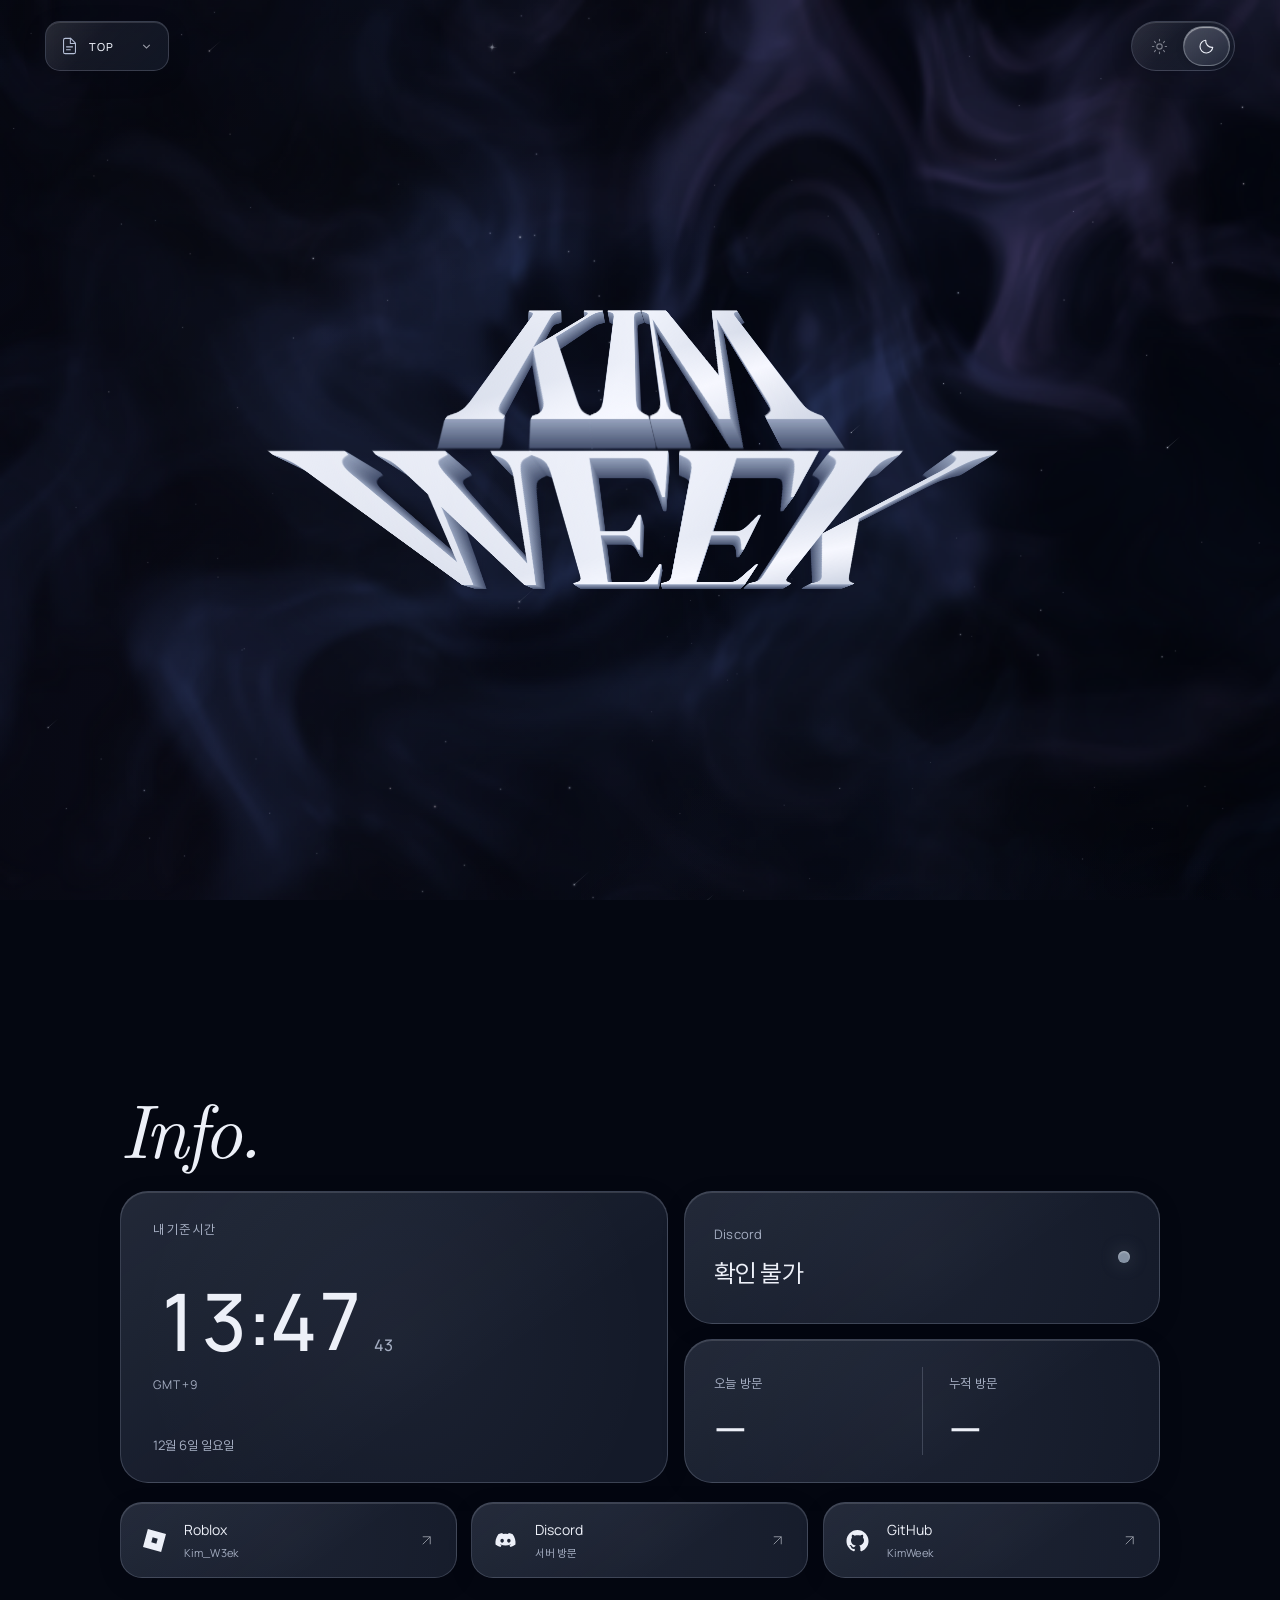
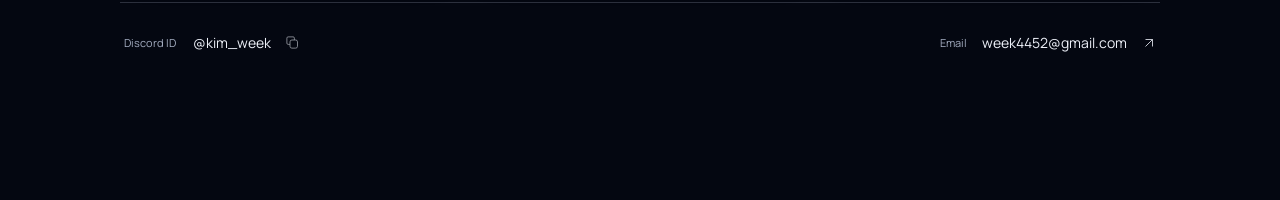
==== index.html @ 0754b006 "Use a transparent gradient star icon and section-aware tab titles" ====
<!doctype html>
<html lang="ko">
<head>
  <meta charset="utf-8">
  <meta name="viewport" content="width=device-width,initial-scale=1,viewport-fit=cover">
  <meta name="theme-color" content="#030917">
  <meta name="description" content="KIM WEEK — Portfolio">
  <title>Kim Week - TOP</title>
  <meta name="kimweek-release" content="release-02bd3194980b">
  <script>
    try {
      history.scrollRestoration = "manual";
      if (location.hash) history.replaceState(history.state, "", location.pathname + location.search);
    } catch {}
    window.scrollTo?.(0, 0);
    document.documentElement.classList.add("is-loading");
    window.__kwIntroFailSafe = setTimeout(() => {
      window.scrollTo?.(0, 0);
      dispatchEvent(new Event("portfolio-reset-top"));
      document.documentElement.classList.remove("is-loading");
      const page = document.querySelector(".page");
      if (page) { page.inert = false; page.removeAttribute("aria-busy"); }
      document.getElementById("entry-loader")?.remove();
      dispatchEvent(new Event("resize"));
      dispatchEvent(new Event("portfolio-intro-abort"));
    }, 10000);
  </script>
  <link rel="icon" type="image/svg+xml" href="/assets/release-02bd3194980b/favicon.svg">
  <link rel="stylesheet" href="/assets/release-02bd3194980b/lenis.css">
  <link rel="preload" href="/assets/release-02bd3194980b/editorial-serif.otf" as="font" type="font/otf" crossorigin>
  <link rel="preload" href="/assets/release-02bd3194980b/manrope.woff" as="font" type="font/woff" crossorigin>
  <link rel="preload" href="/assets/release-02bd3194980b/dm-serif-display.woff" as="font" type="font/woff" crossorigin>
  <style>
    @font-face {
      font-family: Editorial Serif;
      src: url("/assets/release-02bd3194980b/editorial-serif.otf") format("opentype");
      font-weight: 400;
      font-style: italic;
      font-display: swap;
    }
    @font-face {
      font-family: Editorial Sans;
      src: url("/assets/release-02bd3194980b/editorial-sans.otf") format("opentype");
      font-weight: 400;
      font-style: normal;
      font-display: swap;
    }
    :root {
      color-scheme: dark;
      --bg: #030917;
      --ink: #edf4ff;
      --accent: #9abff0;
      --star: #d9eaff;
      --star-bright: #f4f8ff;
      --nebula: rgba(27, 86, 169, .17);
      --nebula-edge: rgba(25, 58, 130, .16);
      --glass: rgba(133, 179, 234, .065);
      --glass-border: rgba(192, 220, 255, .21);
      --glass-highlight: rgba(238, 247, 255, .23);
      --type-top: #ffffff;
      --type-middle: #dcecff;
      --type-bottom: #94b3d6;
      --type-blue-top: #d7ecff;
      --type-blue-bottom: #80a6d5;
      --type-sheen: rgba(255, 255, 255, .6);
      --solid-front: #aacff5;
      --solid-back: #254d78;
      --px: 0;
      --py: 0;
      --gutter: clamp(21px, 3.5vw, 64px);
    }
    * { box-sizing: border-box; }
    html { background: var(--bg); }
    html, body { scrollbar-width: none; -ms-overflow-style: none; }
    html::-webkit-scrollbar, body::-webkit-scrollbar { display: none; width: 0; height: 0; }
    body {
      margin: 0;
      overflow: visible;
      color: var(--ink);
      background: var(--bg);
      font-family: "Editorial Sans", Arial, sans-serif;
      -webkit-font-smoothing: antialiased;
    }
    body[data-theme="light"] {
      color-scheme: light;
      --bg: #dce8f5;
      --ink: #102942;
      --accent: #4475a7;
      --star: #638ab4;
      --star-bright: #4877a7;
      --nebula: rgba(125, 176, 231, .25);
      --nebula-edge: rgba(161, 196, 232, .30);
      --glass: rgba(248, 252, 255, .3);
      --glass-border: rgba(255, 255, 255, .65);
      --glass-highlight: rgba(255, 255, 255, .8);
      --type-top: #132f4d;
      --type-middle: #3a648d;
      --type-bottom: #183b60;
      --type-blue-top: #326491;
      --type-blue-bottom: #5b83ab;
      --type-sheen: rgba(220, 240, 255, .35);
      --solid-front: #87a4c2;
      --solid-back: #365c80;
    }
    button { -webkit-tap-highlight-color: transparent; }
    :is(button, a, [tabindex]):focus-visible { outline: 2px solid var(--accent); outline-offset: 5px; }
    ::selection { color: var(--bg); background: var(--accent); }
    .icon-defs { position: absolute; width: 0; height: 0; overflow: hidden; }
    .spark { display: block; width: 100%; height: 100%; fill: currentColor; }
    .page {
      position: relative;
      width: 100%;
      min-height: 100dvh;
      overflow: clip;
      isolation: isolate;
      background: var(--bg);
    }
    .atmosphere {
      position: absolute;
      z-index: -4;
      inset: -15%;
      pointer-events: none;
      background:
        radial-gradient(ellipse 36% 31% at 66% 60%, var(--nebula), transparent 100%),
        radial-gradient(ellipse 35% 44% at 22% 31%, var(--nebula-edge), transparent 100%),
        radial-gradient(ellipse 65% 22% at 60% 90%, var(--nebula-edge), transparent 100%);
      animation: nebula-drift 36s ease-in-out infinite alternate;
    }
    .atmosphere::after {
      content: "";
      position: absolute;
      inset: 18% -10%;
      opacity: .62;
      transform: rotate(-28deg);
      background: radial-gradient(ellipse 48% 20% at 50% 50%, var(--nebula), transparent 100%);
      filter: blur(30px);
    }
    @keyframes nebula-drift {
      from { transform: translate3d(-1.5%, 1%, 0) scale(1); }
      to { transform: translate3d(3%, -2%, 0) scale(1.05); }
    }
    #nebula {
      position: absolute;
      z-index: -3;
      inset: 0;
      width: 100%;
      height: 100%;
      opacity: 0;
      pointer-events: none;
      transition: opacity 1.2s ease;
    }
    #nebula.is-ready { opacity: 1; }
    .sky { position: absolute; z-index: -2; inset: 0; pointer-events: none; }
    .topbar {
      position: absolute;
      z-index: 5;
      inset: 0 0 auto;
      display: flex;
      justify-content: space-between;
      align-items: center;
      padding: 26px var(--gutter);
      pointer-events: none;
    }
    .glass {
      --glass-x: 0px;
      --glass-y: 0px;
      --glass-rx: 0deg;
      --glass-ry: 0deg;
      --glass-sx: 1;
      --glass-sy: 1;
      --glass-gx: 38%;
      --glass-gy: 12%;
      --glass-energy: 0;
      position: relative;
      overflow: hidden;
      border: 1px solid var(--glass-border);
      border-radius: 999px;
      background:
        linear-gradient(150deg, rgba(235, 247, 255, .085), rgba(221, 240, 255, .018) 45%, rgba(130, 184, 246, .045)),
        rgba(140, 183, 230, .035);
      -webkit-backdrop-filter: blur(2px) saturate(170%) brightness(1.06);
      backdrop-filter: blur(2px) saturate(170%) brightness(1.06);
      box-shadow:
        inset 0 1px 0 rgba(245, 251, 255, .28),
        inset 1px 0 1px rgba(238, 249, 255, .08),
        inset 0 -1px 0 rgba(171, 212, 255, .14),
        0 5px 18px rgba(0, 5, 17, .15),
        0 1px 4px rgba(0, 5, 17, .08);
      transform: perspective(650px) translate3d(var(--glass-x), var(--glass-y), 0) rotateX(var(--glass-rx)) rotateY(var(--glass-ry)) scale(var(--glass-sx), var(--glass-sy));
      pointer-events: auto;
    }
    .glass::before {
      content: "";
      position: absolute;
      inset: 0;
      padding: 1px;
      border-radius: inherit;
      background: conic-gradient(from calc(25deg + var(--glass-ry) * 3), rgba(255, 255, 255, .04), rgba(255, 255, 255, .65) 18%, rgba(209, 236, 255, .08) 35%, rgba(255, 255, 255, .03) 56%, rgba(191, 223, 255, .38) 77%, rgba(255, 255, 255, .06));
      -webkit-mask: linear-gradient(#fff 0 0) content-box, linear-gradient(#fff 0 0);
      mask: linear-gradient(#fff 0 0) content-box, linear-gradient(#fff 0 0);
      -webkit-mask-composite: xor;
      mask-composite: exclude;
      pointer-events: none;
    }
    .glass::after {
      content: "";
      position: absolute;
      inset: 0;
      border-radius: inherit;
      background: radial-gradient(ellipse at var(--glass-gx) var(--glass-gy), rgba(239, 250, 255, .6), transparent 62%);
      opacity: calc(.12 + var(--glass-energy) * .25);
      pointer-events: none;
    }
    .brand {
      display: flex;
      align-items: center;
      gap: 10px;
      min-height: 50px;
      padding: 0 20px 0 16px;
      color: var(--ink);
      font: inherit;
      cursor: pointer;
    }
    .brand-icon { width: 17px; height: 17px; color: var(--accent); }
    .brand-word { padding-top: 2px; font-size: 10px; letter-spacing: .16em; text-transform: uppercase; }
    .theme-toggle {
      display: grid;
      grid-template-columns: 1fr 1fr;
      place-items: center;
      width: 104px;
      height: 50px;
      padding: 4px;
      color: var(--ink);
      cursor: pointer;
      pointer-events: auto;
    }
    .theme-knob {
      position: absolute;
      top: 4px;
      bottom: 4px;
      left: 4px;
      width: 46px;
      border-radius: 999px;
      border: 1px solid rgba(239, 249, 255, .28);
      background: linear-gradient(145deg, rgba(243, 250, 255, .22), rgba(218, 238, 255, .065));
      box-shadow: inset 0 1px 0 rgba(255, 255, 255, .27), 0 2px 6px rgba(0, 8, 24, .12);
      transform: translate3d(var(--knob-x, 50px), 0, 0) scale(var(--knob-sx, 1), var(--knob-sy, 1));
      pointer-events: none;
    }
    .mode-icon {
      position: relative;
      z-index: 1;
      width: 17px;
      height: 17px;
      fill: none;
      stroke: currentColor;
      stroke-width: 1.6;
      stroke-linecap: round;
      stroke-linejoin: round;
      opacity: .45;
    }
    .mode-moon, body[data-theme="light"] .mode-sun { opacity: 1; }
    body[data-theme="light"] .mode-moon { opacity: .45; }
    body[data-theme="light"] .theme-toggle { --knob-x: 0px; }
    body[data-theme="light"] .glass { background-color: rgba(245, 251, 255, .19); }
    .scene-track {
      position: relative;
    }
    .hero { position: relative; height: 100svh; height: 100dvh; }
    .title-wrap {
      position: absolute;
      top: 50%;
      left: 50%;
      width: min(82vw, 1140px);
      perspective: 1050px;
      perspective-origin: var(--view-x, 50%) var(--view-y, 50%);
      transform: translate(-50%, calc(-50% + var(--center-y, 0px))) scale(var(--title-scale, 1));
    }
    .name {
      position: relative;
      display: flex;
      flex-direction: column;
      margin: 0;
      font-weight: 400;
      transform-style: preserve-3d;
      transform-origin: var(--pivot-x, 50%) var(--pivot-y, 50%);
      transform:
        translate3d(calc(var(--title-x, 0) * 4px), calc(var(--title-y, 0) * 3px), 0)
        rotateX(calc(var(--title-y, 0) * -16deg))
        rotateY(calc(var(--title-x, 0) * 22deg));
    }
    .name-first-scene {
      position: relative;
      display: block;
      width: max-content;
      align-self: center;
      transform-style: preserve-3d;
      transform: translateX(var(--center-x, 0px));
    }
    .name-first {
      position: relative;
      display: flow-root;
      padding-left: .085em;
      font-size: min(20vw, 27svh, 296px);
      line-height: .81;
      letter-spacing: -.085em;
      transform-style: preserve-3d;
    }
    .type-shape {
      position: relative;
      display: flow-root;
      transform-style: preserve-3d;
      transform-origin: 50% 50%;
      transform: var(--type-projection, none);
    }
    .type-corner {
      position: absolute;
      width: 0;
      height: 0;
      visibility: hidden;
      pointer-events: none;
    }
    .type-slice {
      position: absolute;
      inset: 0;
      display: block;
      padding: inherit;
      color: var(--solid-back);
      color: color-mix(in srgb, var(--solid-front) var(--slice-mix), var(--solid-back));
      -webkit-text-fill-color: currentColor;
      -webkit-text-stroke: .32px currentColor;
      white-space: pre;
      text-shadow: none;
      pointer-events: none;
      transform: translate3d(calc(var(--slice-depth) * .16), calc(var(--slice-depth) * .65), calc(-1 * var(--slice-depth)));
    }
    .type-slice-back {
      text-shadow: 0 7px 18px rgba(0, 5, 22, .25);
    }
    .type-face {
      position: relative;
      z-index: 1;
      display: block;
      padding: .22em .32em .28em .18em;
      margin: -.22em -.32em -.28em -.18em;
      color: var(--ink);
      transform: translateZ(.1px);
      -webkit-text-stroke: .18px rgba(225, 243, 255, .24);
      paint-order: stroke fill;
    }
    @supports ((background-clip: text) or (-webkit-background-clip: text)) {
      .type-face {
        background-image:
          linear-gradient(115deg, transparent 38%, var(--type-sheen) 49%, transparent 60%),
          linear-gradient(165deg, var(--type-top) 13%, var(--type-middle) 45%, var(--type-top) 56%, var(--type-bottom) 100%);
        background-size: 260% 100%, 100% 100%;
        background-position: 170% 0, 0 0;
        background-repeat: no-repeat;
        -webkit-background-clip: text;
        background-clip: text;
        -webkit-text-fill-color: transparent;
        animation: type-sheen 16s ease-in-out infinite;
      }
      .name-first .type-face {
        background-image:
          linear-gradient(112deg, transparent 35%, rgba(169, 216, 255, .18) 44%, rgba(255, 255, 255, .95) 51%, rgba(199, 231, 255, .25) 57%, transparent 65%),
          linear-gradient(165deg, var(--type-top) 13%, var(--type-middle) 45%, var(--type-top) 56%, var(--type-bottom) 100%);
        background-size: 240% 100%, 100% 100%;
        animation: kim-sheen 7.5s ease-in-out infinite;
      }
      .name-second .type-face {
        background-image:
          linear-gradient(115deg, transparent 38%, var(--type-sheen) 49%, transparent 60%),
          linear-gradient(170deg, var(--type-blue-top) 8%, var(--accent) 52%, var(--type-blue-bottom) 100%);
        animation-delay: -3s;
      }
    }
    @keyframes type-sheen {
      0%, 62% { background-position: 170% 0, 0 0; }
      88%, 100% { background-position: -70% 0, 0 0; }
    }
    @keyframes kim-sheen {
      0%, 8% {
        background-position: 150% 0, 0 0;
        filter: drop-shadow(0 0 3px rgba(161, 210, 255, .04));
      }
      29% {
        filter: drop-shadow(0 0 11px rgba(193, 230, 255, .23));
      }
      53%, 100% {
        background-position: -70% 0, 0 0;
        filter: drop-shadow(0 0 3px rgba(161, 210, 255, .04));
      }
    }
    .name-second-scene {
      position: relative;
      display: block;
      width: max-content;
      align-self: center;
      margin-top: var(--line-gap, -.065em);
      font-size: var(--week-font-size, min(26vw, 35svh, 390px));
      transform-style: preserve-3d;
      transform: translateX(var(--center-x, 0px));
    }
    .name-second {
      position: relative;
      display: flow-root;
      width: max-content;
      margin: 0 auto;
      padding-right: .18em;
      color: var(--accent);
      font-family: "Editorial Serif", Georgia, serif;
      font-size: inherit;
      font-style: italic;
      font-weight: 400;
      line-height: .82;
      letter-spacing: -.078em;
      transform-style: preserve-3d;
      text-shadow: 0 0 65px rgba(77, 136, 218, .075);
    }
    .name-second .type-face {
      color: var(--accent);
      text-shadow: 0 3px 15px rgba(13, 40, 78, .12);
    }
    .is-away .star,
    .is-away .star-layer,
    .is-away .star-rotating .spark,
    .is-away .star-traveler,
    .is-away .atmosphere,
    .is-away .type-face { animation-play-state: paused; }
    @media (max-width: 700px) {
      .topbar { padding-top: 21px; }
      .brand { min-height: 48px; padding-inline: 13px 16px; gap: 8px; }
      .brand-icon { width: 15px; height: 15px; }
      .brand-word { font-size: 9px; letter-spacing: .13em; }
      .title-wrap { width: 88vw; perspective: 700px; }
      .name-first { font-size: min(29vw, 25svh); line-height: .9; }
      .name-second-scene { font-size: var(--week-font-size, min(36vw, 32svh)); margin-top: var(--line-gap, -.045em); }
      .name-second { line-height: 1; letter-spacing: -.085em; padding-right: .2em; }
    }
    @media (max-height: 500px) and (orientation: landscape) {
      .topbar { padding-top: 15px; }
      .name-first { font-size: min(20vw, 25svh); }
      .name-second-scene { font-size: var(--week-font-size, min(26vw, 32svh)); }
    }
    @media (prefers-reduced-motion: reduce) {
      *, *::before, *::after { animation: none !important; transition: none !important; }
      .star-layer { will-change: auto; }
      .star-traveler { left: var(--still-x); top: var(--still-y); }
      .star-trail { display: none; }
    }
  </style>
  <link rel="stylesheet" href="/assets/release-02bd3194980b/info.css">
  <link rel="stylesheet" href="/assets/release-02bd3194980b/material.css">
  <link rel="stylesheet" href="/assets/release-02bd3194980b/cosmos.css">
  <link rel="stylesheet" href="/assets/release-02bd3194980b/intro.css">
  <link rel="stylesheet" href="/assets/release-02bd3194980b/poster.css">
</head>
<body>
  <div class="entry-loader" id="entry-loader" data-phase="loading">
    <div class="intro-dimmer"></div>
    <div class="flat-panel flat-panel-left" aria-hidden="true"><div class="flat-visual">
  <canvas class="flat-grid" data-intro-grid aria-hidden="true"></canvas>
  <div class="flat-composition"><div class="flat-heading"><span>KIM</span><span>WEEK</span></div><canvas class="flat-wireframe" data-intro-wire width="560" height="560" aria-hidden="true"></canvas></div>
  <div class="flat-progress"><div class="flat-readout"><span class="flat-state" data-intro-state>로딩 중</span><span class="flat-count"><span data-intro-value>00</span><span class="flat-percent">%</span></span></div><div class="flat-meter"><div class="flat-meter-fill" data-intro-fill></div></div></div>
</div></div>
    <div class="flat-panel flat-panel-right" aria-hidden="true"><div class="flat-visual">
  <canvas class="flat-grid" data-intro-grid aria-hidden="true"></canvas>
  <div class="flat-composition"><div class="flat-heading"><span>KIM</span><span>WEEK</span></div><canvas class="flat-wireframe" data-intro-wire width="560" height="560" aria-hidden="true"></canvas></div>
  <div class="flat-progress"><div class="flat-readout"><span class="flat-state" data-intro-state>로딩 중</span><span class="flat-count"><span data-intro-value>00</span><span class="flat-percent">%</span></span></div><div class="flat-meter"><div class="flat-meter-fill" data-intro-fill></div></div></div>
</div></div>
    <div class="intro-accessible" id="intro-progress" role="progressbar" aria-label="사이트 준비" aria-valuemin="0" aria-valuemax="100" aria-valuenow="0"></div>
    <span class="intro-accessible" id="intro-announcement" role="status" aria-live="polite">로딩 중</span>
    <button class="intro-skip" id="intro-skip" type="button"><span>로딩 건너뛰기</span><svg viewBox="0 0 18 18" fill="none" stroke="currentColor" stroke-width="1.2" aria-hidden="true"><path d="M3 9h11m-4-4 4 4-4 4"/></svg></button>
  </div>
  <svg class="icon-defs" xmlns="http://www.w3.org/2000/svg" aria-hidden="true">
    <symbol id="spark" viewBox="0 0 100 100">
      <path d="M50 0C49.4 31 48.3 43.2 43.8 47.4C39.3 49.2 27.2 49.5 0 50C27.2 50.5 39.3 50.8 43.8 52.6C48.3 56.8 49.4 69 50 100C50.6 69 51.7 56.8 56.2 52.6C60.7 50.8 72.8 50.5 100 50C72.8 49.5 60.7 49.2 56.2 47.4C51.7 43.2 50.6 31 50 0Z"/>
    </symbol>
  </svg>
  <main class="page" id="top">
    <div class="universe" aria-hidden="true">
    <div class="atmosphere" aria-hidden="true"></div>
    <div class="sky sky-distant" aria-hidden="true"></div>
    <canvas id="nebula" aria-hidden="true"></canvas>
    <div class="sky" aria-hidden="true"></div>
    </div>
    <header class="topbar">
      <div class="section-nav" id="section-nav">
        <button class="brand glass" id="info-toggle" type="button" aria-label="TOP · 목차 열기" aria-controls="section-index" aria-expanded="false">
          <svg class="document-icon" viewBox="0 0 20 22" fill="none" stroke="currentColor" stroke-width="1.25" stroke-linecap="round" stroke-linejoin="round" aria-hidden="true"><path d="M11.5 2H5a2 2 0 0 0-2 2v14a2 2 0 0 0 2 2h10a2 2 0 0 0 2-2V7.5L11.5 2Z"/><path d="M11 2v6h6M6.5 12h7M6.5 15.5h4.5"/></svg>
          <span class="chapter-label" id="current-section" aria-hidden="true">TOP</span>
          <svg class="index-chevron" viewBox="0 0 16 16" fill="none" stroke="currentColor" stroke-width="1.3" aria-hidden="true"><path d="m4 6 4 4 4-4"/></svg>
        </button>
        <nav class="toc-sheet" id="section-index" aria-label="문서 목차" data-lenis-prevent hidden>
          <div class="toc-caption">목차</div>
          <ol class="toc-list">
            <li><a class="toc-link" href="#top" data-section-link data-label="TOP" aria-current="location"><span class="toc-number" aria-hidden="true"></span><span>TOP</span><span class="toc-marker" aria-hidden="true"></span></a></li>
            <li><a class="toc-link" href="#info" data-section-link data-label="INFO"><span class="toc-number" aria-hidden="true"></span><span>INFO</span><span class="toc-marker" aria-hidden="true"></span></a></li>
          </ol>
        </nav>
      </div>
      <button class="theme-toggle glass" type="button" aria-label="어두운 테마" aria-pressed="true" title="테마 전환">
        <span class="theme-knob" aria-hidden="true"></span>
        <svg class="mode-icon mode-sun" viewBox="0 0 24 24" aria-hidden="true"><circle cx="12" cy="12" r="3.8"/><path d="M12 2v2m0 16v2M2 12h2m16 0h2M4.9 4.9l1.5 1.5m11.2 11.2 1.5 1.5M4.9 19.1l1.5-1.5M17.6 6.4l1.5-1.5"/></svg>
        <svg class="mode-icon mode-moon" viewBox="0 0 24 24" aria-hidden="true"><path d="M20.8 13.1A8.9 8.9 0 0 1 10.9 3.2 9 9 0 1 0 20.8 13.1Z"/></svg>
      </button>
    </header>
    <div class="scene-track">
    <section class="hero" id="intro" aria-labelledby="portfolio-title">
      <div class="title-wrap">
        <h1 class="name" id="portfolio-title" aria-label="Kim Week">
          <span class="name-first-scene" aria-hidden="true"><span class="name-first" data-word="KIM" data-depth=".13"><span class="type-shape" data-top-scale=".48" data-bottom-scale="1.08"><span class="type-face">KIM</span></span></span></span>
          <span class="name-second-scene" aria-hidden="true"><span class="name-second" data-word="WEEK" data-depth=".104"><span class="type-shape" data-top-scale="1.08" data-bottom-scale=".48"><span class="type-face">WEEK</span></span></span></span>
        </h1>
      </div>
    </section>
    <section class="info-scene" id="info" aria-labelledby="info-title">
      <div class="info-content">
        <h2 class="info-heading" id="info-title" tabindex="-1">Info.</h2>
        <div class="info-board">
          <div class="info-panel glass-panel time-panel">
            <div class="clock-orbit" aria-hidden="true"><i></i><i></i><svg class="spark"><use href="#spark"/></svg></div>
            <div class="time-heading"><span class="info-label">내 기준 시간</span></div>
            <button class="clock-button" type="button" id="clock-button" aria-label="서울 기준 시간 · 12시간 표시로 전환" title="12시간 / 24시간 전환">
              <span class="clock-main"><span class="clock-period" id="clock-period" aria-hidden="true"></span><time class="clock-value" id="clock-value">—:—</time><span class="clock-seconds" id="clock-seconds" aria-hidden="true">00</span></span>
              <span class="clock-meta" id="clock-meta">GMT+9</span>
            </button>
            <span class="clock-date" id="clock-date"></span>
          </div>
          <div class="info-panel glass-panel presence-panel">
            <div><span class="info-label">Discord</span><div class="presence-word" id="discord-status" role="status" aria-live="polite">확인 중</div></div>
            <span class="status-orb" id="status-orb" aria-hidden="true"></span>
          </div>
          <div class="info-panel glass-panel visits-panel">
            <div class="visit-item"><span class="info-label">오늘 방문</span><strong class="visit-value" id="today-visits">—</strong></div>
            <div class="visit-item"><span class="info-label">누적 방문</span><strong class="visit-value" id="total-visits">—</strong></div>
          </div>
          <nav class="info-links" aria-label="프로필 링크">
            <a class="info-link glass" href="https://www.roblox.com/users/3301201431/profile" target="_blank" rel="noopener noreferrer"><svg class="link-mark roblox-mark" viewBox="0 0 24 24" fill="currentColor" aria-hidden="true"><path d="M18.926 23.998 0 18.892 5.075.002 24 5.108ZM15.348 10.09l-5.282-1.453-1.414 5.273 5.282 1.453z"/></svg><span class="link-copy"><span>Roblox</span><small>Kim_W3ek</small></span><svg class="link-arrow" viewBox="0 0 24 24" fill="none" stroke="currentColor" stroke-width="1.4" aria-hidden="true"><path d="M6 18 18 6M6 6h12v12"/></svg></a>
            <a class="info-link glass" href="https://discord.gg/qmwMGWMcFZ" target="_blank" rel="noopener noreferrer"><svg class="link-mark" viewBox="0 0 24 24" fill="currentColor" aria-hidden="true"><path d="M19.5 5.5a18 18 0 0 0-4.2-1.3l-.5 1a15 15 0 0 0-5.6 0l-.5-1a18 18 0 0 0-4.2 1.3C1.9 9.2 1.2 12.8 1.6 16.3a17 17 0 0 0 5.2 2.6l1.1-1.8-1.5-.7.4-.3a13.9 13.9 0 0 0 10.4 0l.4.3-1.5.7 1.1 1.8a17 17 0 0 0 5.2-2.6c.5-4.1-.8-7.7-2.9-10.8ZM8.5 14.3c-1 0-1.8-.9-1.8-2s.8-2 1.8-2 1.8.9 1.8 2-.8 2-1.8 2Zm7 0c-1 0-1.8-.9-1.8-2s.8-2 1.8-2 1.8.9 1.8 2-.8 2-1.8 2Z"/></svg><span class="link-copy"><span>Discord</span><small>서버 방문</small></span><svg class="link-arrow" viewBox="0 0 24 24" fill="none" stroke="currentColor" stroke-width="1.4" aria-hidden="true"><path d="M6 18 18 6M6 6h12v12"/></svg></a>
            <a class="info-link glass" href="https://github.com/KimWeek" target="_blank" rel="noopener noreferrer"><svg class="link-mark" viewBox="0 0 24 24" fill="currentColor" aria-hidden="true"><path d="M10.226 17.284c-2.965-.36-5.054-2.493-5.054-5.256 0-1.123.404-2.336 1.078-3.144-.292-.741-.247-2.314.09-2.965.898-.112 2.111.36 2.83 1.01.853-.269 1.752-.404 2.853-.404 1.1 0 1.999.135 2.807.382.696-.629 1.932-1.1 2.83-.988.315.606.36 2.179.067 2.942.72.854 1.101 2 1.101 3.167 0 2.763-2.089 4.852-5.098 5.234.763.494 1.28 1.572 1.28 2.807v2.336c0 .674.561 1.056 1.235.786 4.066-1.55 7.255-5.615 7.255-10.646C23.5 6.188 18.334 1 11.978 1 5.62 1 .5 6.188.5 12.545c0 4.986 3.167 9.12 7.435 10.669.606.225 1.19-.18 1.19-.786V20.63a2.9 2.9 0 0 1-1.078.224c-1.483 0-2.359-.808-2.987-2.313-.247-.607-.517-.966-1.034-1.033-.27-.023-.359-.135-.359-.27 0-.27.45-.471.898-.471.652 0 1.213.404 1.797 1.235.45.651.921.943 1.483.943.561 0 .92-.202 1.437-.719.382-.381.674-.718.944-.943"/></svg><span class="link-copy"><span>GitHub</span><small>KimWeek</small></span><svg class="link-arrow" viewBox="0 0 24 24" fill="none" stroke="currentColor" stroke-width="1.4" aria-hidden="true"><path d="M6 18 18 6M6 6h12v12"/></svg></a>
          </nav>
        </div>
        <div class="info-contacts">
          <button class="copy-id" id="copy-discord" type="button" aria-label="Discord ID kim_week 복사"><span class="contact-kind">Discord ID</span><span id="discord-id">@kim_week</span><svg viewBox="0 0 24 24" fill="none" stroke="currentColor" stroke-width="1.4" aria-hidden="true"><rect x="8" y="8" width="12" height="13" rx="3"/><path d="M15 8V5a2 2 0 0 0-2-2H5a2 2 0 0 0-2 2v8a2 2 0 0 0 2 2h3"/></svg></button>
          <a class="contact-email" id="contact-email" href="mailto:week4452@gmail.com"><span class="contact-kind">Email</span><span>week4452@gmail.com</span><svg viewBox="0 0 24 24" fill="none" stroke="currentColor" stroke-width="1.4" aria-hidden="true"><path d="M6 18 18 6M6 6h12v12"/></svg></a>
        </div>
      </div>
    </section>
    </div>
  </main>
  <div class="copy-notice" id="copy-notice" role="status" aria-live="polite"></div>
  <script>
    const root = document.documentElement;
    const page = document.querySelector(".page");
    const motionQuery = matchMedia("(prefers-reduced-motion: reduce)");
    const finePointer = matchMedia("(pointer: fine)");
    const compact = matchMedia("(max-width: 700px)").matches;
    document.querySelectorAll("[data-word]").forEach((word) => {
      const shape = word.querySelector(".type-shape");
      const face = word.querySelector(".type-face");
      const layerCount = compact ? 20 : 24;
      const depth = Number(word.dataset.depth);
      for (let index = layerCount; index >= 1; index -= 1) {
        const ratio = index / layerCount;
        const slice = document.createElement("span");
        slice.className = "type-slice" + (index === layerCount ? " type-slice-back" : "");
        slice.textContent = word.dataset.word;
        slice.setAttribute("aria-hidden", "true");
        slice.style.setProperty("--slice-depth", `${(depth * ratio).toFixed(6)}em`);
        slice.style.setProperty("--slice-mix", `${(18 + (1 - ratio) * 64).toFixed(2)}%`);
        shape.insertBefore(slice, face);
      }
    });
    let frame = 0;
    let pointerX = 0;
    let pointerY = 0;
    function paintPointer() {
      root.style.setProperty("--px", pointerX.toFixed(3));
      root.style.setProperty("--py", pointerY.toFixed(3));
      frame = 0;
    }
    page.addEventListener("pointermove", (event) => {
      if (motionQuery.matches || !finePointer.matches || event.pointerType === "touch") return;
      pointerX = event.clientX / innerWidth - .5;
      pointerY = event.clientY / innerHeight - .5;
      if (!frame) frame = requestAnimationFrame(paintPointer);
    }, { passive: true });
    page.addEventListener("pointerleave", () => {
      pointerX = 0;
      pointerY = 0;
      if (!frame) frame = requestAnimationFrame(paintPointer);
    });
    motionQuery.addEventListener("change", () => {
      if (motionQuery.matches) {
        pointerX = 0;
        pointerY = 0;
        paintPointer();
      }
    });
    document.addEventListener("visibilitychange", () => page.classList.toggle("is-away", document.hidden));

    const themeButton = document.querySelector(".theme-toggle");
    function applyTheme(light) {
      document.body.dataset.theme = light ? "light" : "dark";
      themeButton.setAttribute("aria-label", "어두운 테마");
      themeButton.setAttribute("aria-pressed", String(!light));
      document.querySelector('meta[name="theme-color"]').content = light ? "#f5f4f0" : "#030917";
      dispatchEvent(new CustomEvent("portfolio-themechange", { detail: { light } }));
    }
    try { applyTheme(localStorage.getItem("kw-portfolio-theme") === "light"); } catch {}
    themeButton.addEventListener("click", () => {
      const light = document.body.dataset.theme !== "light";
      applyTheme(light);
      try { localStorage.setItem("kw-portfolio-theme", light ? "light" : "dark"); } catch {}
    });
  </script>
  <script type="module" src="/assets/release-02bd3194980b/space.js"></script>
  <script type="module" src="/assets/release-02bd3194980b/stars.js"></script>
  <script type="module" src="/assets/release-02bd3194980b/liquid.js"></script>
  <script type="module" src="/assets/release-02bd3194980b/info.js"></script>
  <script type="module" src="/assets/release-02bd3194980b/interaction.js"></script>
  <script type="module" src="/assets/release-02bd3194980b/typography.js"></script>
  <script type="module" src="/assets/release-02bd3194980b/title-motion.js"></script>
  <script type="module" src="/assets/release-02bd3194980b/scene.js"></script>
  <script type="module" src="/assets/release-02bd3194980b/intro.js"></script>
  <script data-goatcounter="https://kimweek.goatcounter.com/count" async src="https://gc.zgo.at/count.js"></script>
</body>
</html>
---- assets/release-02bd3194980b/lenis.css ----
html.lenis,
html.lenis body {
  height: auto;
}

.lenis:not(.lenis-autoToggle).lenis-stopped {
  overflow: clip;
}

.lenis [data-lenis-prevent],
.lenis [data-lenis-prevent-wheel],
.lenis [data-lenis-prevent-touch],
.lenis [data-lenis-prevent-vertical],
.lenis [data-lenis-prevent-horizontal] {
  overscroll-behavior: contain;
}

.lenis.lenis-smooth iframe {
  pointer-events: none;
}

.lenis.lenis-autoToggle {
  transition-property: overflow;
  transition-duration: 1ms;
  transition-behavior: allow-discrete;
}
---- assets/release-02bd3194980b/info.css ----
.topbar { padding-top: max(21px, env(safe-area-inset-top)); }
.brand-icon { transition: transform .4s ease; }
.page[data-view="info"] .brand-icon { transform: rotate(90deg); }
.page[data-view="info"] .type-face { animation-play-state: paused; }
.scroll-cue {
  position: absolute;
  bottom: max(24px, env(safe-area-inset-bottom));
  left: 50%;
  display: grid;
  place-items: center;
  width: 44px;
  height: 44px;
  padding: 0;
  border: 0;
  background: transparent;
  color: var(--accent);
  transform: translateX(-50%);
  cursor: pointer;
  opacity: .65;
}
.scroll-cue svg { width: 20px; height: 20px; }
.info-scene {
  position: relative;
  width: 100%;
  min-height: 100svh;
  min-height: 100dvh;
  overflow: visible;
  padding: max(108px, calc(env(safe-area-inset-top) + 88px)) var(--gutter) max(36px, env(safe-area-inset-bottom));
  color: var(--ink);
  font-family: Arial, "Apple SD Gothic Neo", "Malgun Gothic", sans-serif;
  -webkit-overflow-scrolling: touch;
}
.info-content { width: min(100%, 1020px); margin: 0 auto; }
.info-heading {
  margin: 0 0 24px;
  font-family: "Editorial Serif", Georgia, serif;
  font-size: clamp(48px, 5.5vw, 76px);
  font-weight: 400;
  font-style: italic;
  line-height: 1;
  letter-spacing: -.06em;
}
.info-board { display: grid; grid-template-columns: 1.15fr 1fr; gap: 14px; }
.info-panel {
  position: relative;
  min-width: 0;
  border: 1px solid rgba(198, 221, 255, .16);
  border-radius: 26px;
  background: linear-gradient(135deg, rgba(180, 211, 255, .065), rgba(79, 126, 184, .025)), rgba(4, 13, 28, .30);
  -webkit-backdrop-filter: blur(14px) saturate(125%);
  backdrop-filter: blur(14px) saturate(125%);
  box-shadow: inset 0 1px 0 rgba(235, 246, 255, .07), 0 12px 40px rgba(0, 4, 14, .08);
}
.info-label { display: block; font-size: 11px; font-weight: 400; letter-spacing: .03em; opacity: .57; }
.time-panel { grid-row: span 2; padding: 28px 32px; display: flex; flex-direction: column; justify-content: space-between; min-height: 260px; }
.clock-button { display: block; width: fit-content; max-width: 100%; padding: 12px 0 0; border: 0; background: transparent; color: inherit; text-align: left; cursor: pointer; font-family: inherit; }
.clock-main { display: flex; align-items: baseline; gap: 10px; white-space: nowrap; }
.clock-value { font-family: "Editorial Sans", Arial, sans-serif; font-size: clamp(54px, 7vw, 90px); line-height: 1; font-weight: 400; font-variant-numeric: tabular-nums; letter-spacing: -.065em; }
.clock-period { margin-right: 8px; font-size: 13px; letter-spacing: 0; opacity: .55; }
.clock-seconds { font-size: 16px; font-variant-numeric: tabular-nums; opacity: .4; }
.clock-meta { display: block; margin-top: 14px; font-size: 10px; letter-spacing: .12em; opacity: .5; }
.clock-date { margin-top: 28px; font-size: 12px; opacity: .6; }
.presence-panel { padding: 25px 28px; display: flex; align-items: center; justify-content: space-between; gap: 12px; }
.presence-word { margin-top: 9px; font-size: 23px; font-weight: 400; letter-spacing: -.045em; }
.status-orb { --status-color: #8491a3; flex: 0 0 auto; width: 11px; height: 11px; border-radius: 50%; background: var(--status-color); box-shadow: 0 0 18px color-mix(in srgb, var(--status-color) 40%, transparent), inset 0 1px 2px rgba(255, 255, 255, .4); }
.status-orb[data-status="online"] { --status-color: #53d595; }
.status-orb[data-status="idle"] { --status-color: #e6b467; }
.status-orb[data-status="dnd"] { --status-color: #ed737c; }
.visits-panel { display: grid; grid-template-columns: minmax(0,1fr) minmax(0,1fr); align-items: center; padding: 25px 28px; gap: 0; }
.visits-panel.glass-panel::before { content: ''; position: absolute; left: 50%; top: 27px; bottom: 27px; width: 1px; background: var(--glass-border); pointer-events: none; }
.visit-item { min-width: 0; padding-inline: 0 18px; }
.visit-item + .visit-item { padding-inline: 27px 0; }
.visit-value { display: block; margin-top: 12px; font-family: "Editorial Sans", Arial, sans-serif; font-size: clamp(28px, 3.2vw, 40px); font-weight: 400; font-variant-numeric: tabular-nums; letter-spacing: -.045em; }
.info-links { grid-column: 1 / -1; display: flex; flex-wrap: wrap; gap: 10px; padding-top: 5px; }
.info-link { display: flex; align-items: center; justify-content: space-between; gap: 26px; min-height: 53px; padding: 0 20px; color: var(--ink); text-decoration: none; font-size: 12px; flex: 1; }
.info-link svg, .copy-id svg { flex: 0 0 auto; width: 15px; height: 15px; opacity: .6; }
.info-contacts { display: flex; flex-wrap: wrap; align-items: center; justify-content: space-between; gap: 16px 28px; margin-top: 26px; padding: 0 4px; }
.copy-id { display: flex; align-items: center; gap: 14px; padding: 9px 0; border: 0; background: none; color: var(--ink); font: inherit; font-size: 13px; cursor: pointer; }
.copy-id .contact-kind { margin-right: 3px; font-size: 10px; opacity: .45; }
.contact-email { color: var(--ink); font-size: 13px; text-decoration: none; opacity: .75; overflow-wrap: anywhere; }
.copy-notice { position: fixed; z-index: 10; bottom: max(28px, env(safe-area-inset-bottom)); left: 50%; padding: 11px 18px; border: 1px solid var(--glass-border); border-radius: 999px; background: var(--bg); color: var(--ink); font: 12px Arial, sans-serif; opacity: 0; transform: translate(-50%, 8px); pointer-events: none; transition: opacity .2s, transform .2s; }
.copy-notice.is-visible { opacity: 1; transform: translate(-50%, 0); }
body[data-theme="light"] .info-panel { border-color: rgba(255, 255, 255, .56); background: linear-gradient(135deg, rgba(255, 255, 255, .34), rgba(255, 255, 255, .1)), rgba(218, 233, 248, .44); box-shadow: inset 0 1px 0 rgba(255, 255, 255, .4), 0 12px 40px rgba(32, 65, 99, .03); }
@media (min-height: 860px) and (min-width: 701px) { .info-scene { display: flex; align-items: center; } .info-content { padding-bottom: 20px; } }
@media (max-width: 700px) {
  .info-scene { padding-top: max(94px, calc(env(safe-area-inset-top) + 78px)); }
  .info-heading { margin-bottom: 20px; }
  .info-board { gap: 11px; }
  .time-panel { grid-column: 1 / -1; grid-row: auto; min-height: 208px; padding: 24px; }
  .clock-value { font-size: clamp(52px, 16vw, 78px); }
  .clock-date { margin-top: 22px; }
  .presence-panel { grid-column: 1 / -1; padding: 20px 24px; }
  .presence-word { font-size: 21px; }
  .visits-panel { grid-column: 1 / -1; padding: 23px 24px; }
  .visit-value { font-size: 34px; }
  .info-link { min-width: 130px; padding-inline: 17px; gap: 16px; }
  .info-contacts { margin-top: 20px; }
}
@media (max-height: 600px) and (min-width: 701px) {
  .info-scene { padding-top: 88px; padding-bottom: 24px; }
  .info-heading { font-size: 46px; margin-bottom: 18px; }
  .time-panel { min-height: 208px; padding: 22px 26px; }
  .presence-panel, .visits-panel { padding: 18px 24px; }
  .clock-value { font-size: 64px; }
  .info-contacts { margin-top: 14px; }
}
@media (max-width: 450px) { .info-links { flex-direction: column; } .info-link { flex: auto; } }
@media (max-width: 350px) { .info-heading { font-size: 45px; } .clock-value { font-size: 49px; } }
@media (prefers-reduced-motion: reduce) { .scene-track { transition: none; } .page.is-transitioning .sky { animation: none; } }
---- assets/release-02bd3194980b/material.css ----
@font-face { font-family: Manrope; src: url('./manrope.woff') format('woff'); font-weight: 200 800; font-display: swap; }
@font-face { font-family: Pretendard; src: url('./pretendard-ko.woff2') format('woff2'); font-weight: 400; font-display: swap; }
:root { --muted: #a8b8ce; --surface: #101e32; }
body { font-family: Manrope, Pretendard, 'Apple SD Gothic Neo', sans-serif; }
body[data-theme='light'] {
  --bg: #f5f4f0; --ink: #202a37; --accent: #64778e; --muted: #596779; --surface: #fcfbf8;
  --nebula: rgba(134,151,172,.12); --nebula-edge: rgba(179,174,158,.13);
  --glass-border: rgba(48,64,83,.17); --type-top: #263748; --type-middle: #516779; --type-bottom: #293e52;
  --type-blue-top: #506b83; --type-blue-bottom: #29465f; --solid-front: #7e94a6; --solid-back: #364a5d;
}
.universe { position: fixed; inset: 0; z-index: -1; overflow: hidden; pointer-events: none; background: var(--bg); }
.atmosphere { top: -40vh; bottom: auto; height: 400vh; animation: none; transform: translateY(calc(var(--scroll-y,0px) * -.4)); }
.atmosphere::after { filter: none; }
.sky canvas { display: block; width: 100%; height: 100%; }
.topbar { position: fixed; }
.glass,.glass-panel {
  isolation: isolate; overflow: hidden; transform: none;
  border-color: rgba(191,217,249,.22);
  background: linear-gradient(145deg,rgba(214,233,255,.07),transparent 65%),var(--surface);
  -webkit-backdrop-filter: none; backdrop-filter: none;
  box-shadow: inset 0 1px 0 rgba(255,255,255,.13),0 6px 24px rgba(0,4,14,.12);
}
.topbar .glass { background: linear-gradient(135deg,rgba(213,234,255,.1),rgba(16,30,50,.82)); -webkit-backdrop-filter: blur(7px); backdrop-filter: blur(7px); }
.glass::before,.glass-panel::before { content: none; }
.glass::after,.glass-panel::after { content: ''; position: absolute; inset: 0; border-radius: inherit; pointer-events: none; background: linear-gradient(130deg,rgba(255,255,255,.07),transparent 40%); opacity: 1; z-index: -1; }
.section-nav { position: relative; pointer-events: auto; }
.brand { min-width: 124px; justify-content: flex-start; padding-inline: 15px; gap: 11px; border-radius: 15px; }
.document-icon { flex: 0 0 auto; width: 17px; height: 20px; color: var(--accent); }
.chapter-label { min-width: 34px; max-width: 120px; overflow: hidden; text-overflow: ellipsis; white-space: nowrap; text-align: left; font: 500 11px/1 Manrope,sans-serif; letter-spacing: .09em; }
.index-chevron { width: 13px; height: 13px; margin-left: auto; opacity: .65; transition: transform .2s; }
.brand[aria-expanded='true'] .index-chevron { transform: rotate(180deg); }
.toc-sheet { position: absolute; top: calc(100% + 11px); left: 0; width: min(250px,calc(100vw - var(--gutter) * 2)); max-height: calc(100dvh - 108px); overflow-y: auto; padding: 17px 9px 9px; border: 1px solid var(--glass-border); border-radius: 17px; background: var(--surface); color: var(--ink); box-shadow: inset 0 1px 0 #ffffff12,0 12px 35px #0004; transform-origin: 24px 0; }
.toc-sheet[hidden] { display: none; }
.toc-caption { margin: 0 12px 13px; padding-bottom: 12px; border-bottom: 1px solid var(--glass-border); color: var(--muted); font-size: 12px; letter-spacing: .025em; }
.toc-list { list-style: none; margin: 0; padding: 0; counter-reset: chapter; }
.toc-list > li { counter-increment: chapter; }
.toc-link { display: flex; align-items: center; gap: 15px; min-height: 47px; padding: 0 12px; border-radius: 9px; text-decoration: none; color: var(--muted); font: 500 12px/1 Manrope,sans-serif; letter-spacing: .07em; transition: background .15s,color .15s; }
.toc-number { width: 18px; font-size: 10px; font-variant-numeric: tabular-nums; opacity: .65; }
.toc-number::before { content: counter(chapter,decimal-leading-zero); }
.toc-marker { width: 4px; height: 4px; border-radius: 50%; margin-left: auto; background: currentColor; opacity: 0; }
.toc-link[aria-current='location'] { color: var(--ink); background: color-mix(in srgb,var(--accent) 12%,transparent); }
.toc-link[aria-current='location'] .toc-marker { opacity: .85; }
.toc-link:hover,.toc-link:focus-visible { color: var(--ink); background: color-mix(in srgb,var(--accent) 18%,transparent); }
body[data-theme='light'] .toc-sheet { box-shadow: inset 0 1px 0 #fff,0 12px 35px #202a371a; }
.theme-knob { width: calc((100% - 8px) / 2); transform: translate3d(var(--knob-x,47px),0,0) scale(var(--knob-sx,1),var(--knob-sy,1)); background: linear-gradient(145deg,rgba(240,250,255,.27),rgba(176,213,251,.09)); box-shadow: inset 0 1px 1px rgba(255,255,255,.55),0 2px 7px rgba(0,5,15,.18); }
.name-first { font-family: Manrope,sans-serif; font-weight: 400; }
.type-face { animation: none !important; }
.type-slice { -webkit-text-stroke-width: .75px; }
.info-scene { font-family: Manrope,Pretendard,'Apple SD Gothic Neo',sans-serif; }
.info-content { width: min(100%,1040px); }
.info-heading { font-size: clamp(56px,6vw,84px); margin-bottom: 26px; text-shadow: none; }
.info-board { gap: 16px; }
.info-panel { border-radius: 28px; }
.time-panel { display: grid; grid-template-rows: auto 1fr auto; gap: 0; min-height: 292px; padding: 28px 32px; }
.time-heading { position: relative; display: flex; align-items: center; }
.info-label { font-size: 13px; color: var(--muted); letter-spacing: .015em; opacity: 1; }
.clock-button { position: relative; align-self: center; width: 100%; margin: 25px 0; padding: 0; }
.clock-main { --clock-size: clamp(54px,6.2vw,84px); gap: 0; align-items: baseline; }
.clock-value { display: inline-flex; font: 500 var(--clock-size)/1 Manrope,sans-serif; letter-spacing: -.035em; }
.clock-seconds { display: inline-flex; margin-left: 12px; font: 500 16px/1 Manrope,sans-serif; color: var(--muted); opacity: 1; transform: none; }
.clock-period { display: inline-block; flex: 0 0 auto; width: 0; margin: 0; overflow: hidden; color: var(--muted); font-size: 12px; white-space: nowrap; opacity: 0; transform: translateX(-8px); transition: width 500ms cubic-bezier(.22,1,.36,1),margin-right 500ms,opacity 300ms,transform 500ms; }
.page[data-clock='12'] .clock-period { width: 2em; margin-right: 10px; opacity: 1; transform: none; }
.clock-meta { margin-top: 16px; font-size: 12px; letter-spacing: .1em; opacity: 1; color: var(--muted); }
.clock-date { position: relative; margin: 0; font-size: 13px; opacity: 1; color: var(--muted); }
.digit-slot { display: inline-block; width: .59em; height: 1em; overflow: hidden; vertical-align: top; }
.digit-strip { display: flex; flex-direction: column; transition: transform 650ms cubic-bezier(.2,.85,.2,1); }
.digit-strip > span { display: block; flex: 0 0 1em; height: 1em; line-height: 1em; text-align: center; }
.reel-separator { display: inline-block; min-width: .23em; line-height: 1em; text-align: center; }
.clock-orbit { display: none; }
.presence-panel { padding: 26px 29px; }
.presence-word { font-size: 25px; margin-top: 12px; letter-spacing: -.035em; }
.status-orb { width: 12px; height: 12px; }
.visits-panel { padding: 27px 29px; }
.visit-value { display: flex; font: 500 clamp(30px,3.5vw,42px)/1 Manrope,sans-serif; margin-top: 14px; letter-spacing: -.035em; }
.info-links { gap: 14px; padding-top: 3px; }
.info-link { min-height: 76px; border-radius: 22px; padding: 14px 22px; gap: 18px; font-size: 14px; transition: border-color .2s,transform .2s; }
.info-link:hover,.info-link:focus-visible { border-color: var(--accent); transform: translateY(-3px); }
.info-link .link-mark { width: 23px; height: 23px; flex: 0 0 23px; opacity: .9; }
.roblox-mark { display: block; border: 7px solid currentColor; transform: rotate(18deg); }
.link-copy { display: flex; flex-direction: column; gap: 6px; flex: 1; }
.link-copy small { font-size: 11px; color: var(--muted); letter-spacing: .01em; }
.link-arrow { transition: transform .3s; }
.info-link:hover .link-arrow { transform: translate(3px,-3px); }
.info-contacts { margin-top: 24px; padding-top: 19px; border-top: 1px solid var(--glass-border); }
.copy-id,.contact-email { min-height: 42px; font-size: 14px; }
.contact-email { display: flex; align-items: center; gap: 15px; opacity: 1; }
.contact-kind,.copy-id .contact-kind { font-size: 11px; color: var(--muted); opacity: 1; }
.contact-email svg { width: 14px; height: 14px; }
.copy-notice { background: var(--surface); font-family: inherit; box-shadow: 0 6px 25px #0002; }
body[data-theme='light'] .glass,body[data-theme='light'] .glass-panel { background: linear-gradient(145deg,#ffffff70,transparent),var(--surface); border-color: var(--glass-border); box-shadow: inset 0 1px 0 #fff,0 6px 24px #28364908; }
body[data-theme='light'] .topbar .glass { background: linear-gradient(135deg,#ffffffb3,#efeee8bf); }
body[data-theme='light'] .theme-knob { background: linear-gradient(145deg,#fff,#dddfe1b3); box-shadow: inset 0 1px 1px #fff,0 2px 7px #1b253427; }
@media(max-width:700px) {
  .brand { min-width: 118px; padding-inline: 13px; gap: 10px; }
  .info-heading { font-size: 64px; margin-bottom: 23px; }
  .info-board { gap: 13px; }
  .time-panel { padding: 24px; min-height: 253px; }
  .clock-main { --clock-size: clamp(47px,14vw,76px); }
  .presence-panel,.visits-panel { padding: 24px; }
  .visit-value { font-size: 36px; }
  .info-link { min-height: 70px; padding-inline: 21px; }
  .info-contacts { gap: 2px 20px; margin-top: 21px; padding-top: 14px; }
}
@media(max-width:350px) { .time-panel,.presence-panel,.visits-panel { padding-inline: 19px; } .contact-email { gap: 9px; font-size: 12px; } .clock-main { --clock-size: 44px; } .clock-period { font-size: 10px; } .clock-seconds { margin-left: 7px; font-size: 12px; } }
@media(max-height:650px) and (min-width:701px) { .info-heading { font-size: 54px; margin-bottom: 20px; } .time-panel { min-height: 250px; padding: 23px 28px; } .clock-main { --clock-size: 68px; } .info-scene { padding-top: 95px; } }
@media(prefers-reduced-motion:reduce) { .digit-strip,.morph-char,.brand-icon,.clock-period { transition: none !important; } .info-link:hover { transform: none; } }
@media(prefers-contrast:more) { .glass,.glass-panel { border-color: var(--ink); background: var(--bg); } }
---- assets/release-02bd3194980b/cosmos.css ----
.info-content{transform:perspective(1500px) translate3d(var(--info-x,0px),var(--info-y,0px),0) rotateX(calc(var(--info-tilt-y,0)*-6deg)) rotateY(calc(var(--info-tilt-x,0)*8deg));transform-origin:center}
.info-panel,.info-link{--card-x:0;--card-y:0;--spot-x:50%;--spot-y:50%;transform:perspective(1000px) rotateX(calc(var(--card-y)*-4deg)) rotateY(calc(var(--card-x)*4deg));transform-origin:center;backface-visibility:hidden}
.info-link:hover,.info-link:focus-visible{transform:perspective(1000px) rotateX(calc(var(--card-y)*-4deg)) rotateY(calc(var(--card-x)*4deg)) translateY(-2px)}
.info-panel::after,.info-link::after{background:radial-gradient(420px circle at var(--spot-x) var(--spot-y),#acd4ff16,transparent 62%);opacity:.45;transition:opacity .25s;z-index:0}
.info-panel.is-pointed::after,.info-link.is-pointed::after{opacity:1}
.info-panel.is-pointed,.info-link.is-pointed{border-color:#afcffb55}
.info-panel>*{position:relative;z-index:1}
.info-link>*{position:relative;z-index:1}
.info-link .link-mark{opacity:1}
.roblox-mark{border:0;transform:none}
body[data-theme='light'] .info-panel::after,body[data-theme='light'] .info-link::after{background:radial-gradient(420px circle at var(--spot-x) var(--spot-y),#7799c51d,transparent 62%)}
body[data-theme='light'] .info-panel.is-pointed,body[data-theme='light'] .info-link.is-pointed{border-color:#637d9f77}
@media(prefers-reduced-motion:reduce),(pointer:coarse){.info-content,.info-panel,.info-link,.info-link:hover,.info-link:focus-visible{transform:none}.info-panel::after,.info-link::after{transition:none}}
---- assets/release-02bd3194980b/intro.css ----
.entry-loader{display:none;--flat-paper:#030917;--flat-ink:#e7f0ff;--wire-ink:#a8c7ef;--intro-rule:#b6d2f52e;--intro-grid:#91b2e00b;--flat-ease:cubic-bezier(.76,0,.24,1);--intro-width:min(1040px,78vw);position:fixed;inset:0;z-index:100;isolation:isolate;font-family:Manrope,Pretendard,sans-serif;color:var(--flat-ink)}
html.is-loading .entry-loader{display:block}
html.is-loading,html.is-loading body{overflow:hidden;overscroll-behavior:none}
html.is-loading body{touch-action:none}
html.is-loading .page{pointer-events:none}
.intro-dimmer{position:absolute;inset:0;z-index:0;background:#000;opacity:.94;transition:opacity 1200ms cubic-bezier(.4,0,.3,1) 100ms}
.flat-panel{position:absolute;inset:0;z-index:1;will-change:transform;transition:transform 1200ms var(--flat-ease)}
.flat-panel-left{clip-path:inset(0 50% 0 0)}.flat-panel-right{clip-path:inset(0 0 0 50%)}
.flat-visual{position:absolute;inset:0;overflow:hidden;background:var(--flat-paper)}
.flat-grid{position:absolute;inset:0;display:block;width:100%;height:100%;pointer-events:none;mask-image:radial-gradient(ellipse at center,#000 20%,transparent 85%)}
.flat-composition{position:absolute;left:50%;top:45%;width:var(--intro-width);display:grid;grid-template-columns:1fr 1.12fr;align-items:center;gap:clamp(36px,5vw,84px);transform:translate(-50%,-50%)}
.flat-heading{display:flex;min-width:0;flex-direction:column;align-items:flex-start;gap:.035em;margin:0;font-size:clamp(86px,9.5vw,154px);font-weight:350;letter-spacing:-.08em;line-height:.94}
.flat-heading>span{display:block;animation:flat-type-arrive 700ms cubic-bezier(.16,1,.3,1) both}
.flat-heading>span:last-child{padding-right:.13em;font-family:'Editorial Serif',Georgia,serif;font-weight:400;font-style:italic;letter-spacing:-.055em;animation-delay:80ms}
.flat-wireframe{display:block;min-width:0;width:100%;height:auto;aspect-ratio:1;animation:flat-wire-arrive 900ms cubic-bezier(.16,1,.3,1) both}
.flat-progress{position:absolute;left:50%;bottom:max(12vh,84px);width:var(--intro-width);transform:translateX(-50%)}
.flat-readout{display:flex;align-items:baseline;justify-content:space-between;gap:24px;margin-bottom:19px;font-variant-numeric:tabular-nums}
.flat-state{font-size:11px;letter-spacing:.025em;color:var(--wire-ink)}
.flat-count{display:flex;align-items:baseline;gap:5px;font-size:32px;font-weight:400;letter-spacing:-.045em;line-height:1}
.flat-count [data-intro-value]{min-width:1.9em;text-align:right}
.flat-percent{font-size:11px;font-weight:500;letter-spacing:0;color:var(--wire-ink)}
.flat-meter{height:1px;background:var(--intro-rule);overflow:hidden}
.flat-meter-fill{height:100%;background:var(--flat-ink);transform:scaleX(0);transform-origin:left}
.intro-skip{position:absolute;z-index:3;right:max(28px,env(safe-area-inset-right));bottom:max(14px,env(safe-area-inset-bottom));display:flex;align-items:center;gap:10px;min-height:44px;padding:10px 0 10px 12px;background:none;border:0;color:var(--wire-ink);font:11px Manrope,Pretendard,sans-serif;cursor:pointer;transition:opacity 240ms}
.intro-skip svg{width:15px;height:15px}.intro-skip:focus-visible{outline:1px solid currentColor;outline-offset:5px}
.intro-accessible{position:absolute;width:1px;height:1px;padding:0;border:0;overflow:hidden;clip-path:inset(50%);white-space:nowrap}
.entry-loader[data-phase='opening'] .flat-panel-left{transform:translate3d(-102%,0,0)}
.entry-loader[data-phase='opening'] .flat-panel-right{transform:translate3d(102%,0,0)}
.entry-loader[data-phase='opening'] .intro-dimmer,.entry-loader[data-phase='opening'] .intro-skip{opacity:0;pointer-events:none}
body[data-theme='light'] .entry-loader{--flat-paper:#f5f4f0;--flat-ink:#202a37;--wire-ink:#526d8a;--intro-rule:#263e6025;--intro-grid:#263e6009}
@keyframes flat-type-arrive{from{transform:translate3d(0,14px,0);opacity:0}to{transform:translate3d(0,0,0);opacity:1}}
@keyframes flat-wire-arrive{from{transform:translate3d(0,8px,0) scale(.98);opacity:0}to{transform:translate3d(0,0,0) scale(1);opacity:1}}
@media(min-width:2200px){.entry-loader{--intro-width:min(1280px,70vw)}.flat-heading{font-size:174px}}
@media(max-width:640px) and (min-height:501px){.entry-loader{--intro-width:80vw}.flat-composition{top:43%;grid-template-columns:1fr;justify-items:center;gap:22px}.flat-wireframe{grid-row:1;width:min(65vw,290px)}.flat-heading{flex-direction:row;align-items:baseline;gap:.22em;font-size:clamp(39px,11.4vw,68px);letter-spacing:-.07em}.flat-heading>span:last-child{padding-right:.06em}.flat-progress{bottom:max(13vh,86px)}.flat-count{font-size:28px}.flat-readout{margin-bottom:17px}.intro-skip{right:24px}}
@media(max-height:500px){.entry-loader{--intro-width:80vw}.flat-composition{top:42%;grid-template-columns:1fr 1fr;gap:6vw}.flat-heading{font-size:min(11vw,23vh)}.flat-wireframe{width:min(36vw,61vh);justify-self:end}.flat-progress{bottom:60px}.flat-readout{margin-bottom:12px}.flat-count{font-size:25px}.intro-skip{bottom:4px;right:24px}}
@media(max-height:300px){.flat-composition{top:37%}.flat-heading{font-size:min(10vw,23vh)}.flat-wireframe{width:49vh}.flat-progress{bottom:43px}.flat-readout{margin-bottom:8px}.flat-state,.flat-percent,.intro-skip{font-size:10px}.flat-count{font-size:21px}.intro-skip{min-height:34px;bottom:0}}
@media(prefers-reduced-motion:reduce){.entry-loader *{animation:none!important;transition:none!important}.flat-panel{will-change:auto}}
---- assets/release-02bd3194980b/poster.css ----
@font-face{font-family:'DM Serif Display';src:url('./dm-serif-display.woff') format('woff');font-weight:400;font-style:normal;font-display:swap}
:root{
  --bg:#040711;--ink:#edf0f8;--accent:#b5bfd6;--muted:#a4adc1;--surface:#141a29;
  --star:#d9deed;--star-bright:#f5f6ff;--star-cool:#c3cde7;--star-warm:#d7cbd7;
  --nebula:rgba(57,72,133,.12);--nebula-edge:rgba(91,62,100,.07);
  --glass-border:rgba(205,212,238,.20);--glass-highlight:rgba(237,240,255,.23);
  --type-top:#f7f8ff;--type-middle:#d5dbe9;--type-bottom:#8e9db9;
  --type-blue-top:#dbe1f4;--type-blue-bottom:#8395b7;--type-sheen:rgba(245,247,255,.72);
  --solid-front:#acb9d3;--solid-back:#313c5a;
}
body[data-theme='light']{
  --bg:#dde4ee;--ink:#1c2b45;--accent:#4f668c;--muted:#536682;--surface:#f6f8fd;
  --star:#41577d;--star-bright:#1f355d;--star-cool:#536c96;--star-warm:#756884;--star-strength:1.75;
  --nebula:rgba(75,101,148,.07);--nebula-edge:rgba(102,97,144,.04);
  --glass-border:rgba(69,91,126,.22);--type-top:#213252;--type-middle:#50698d;--type-bottom:#253a60;
  --type-blue-top:#667fa6;--type-blue-bottom:#304b75;--solid-front:#a0aec8;--solid-back:#415879;
  --type-sheen:rgba(255,255,255,.5);
}
.name-first,.name-second,.flat-heading>span{font-family:'DM Serif Display',Georgia,serif;font-weight:400;font-style:normal;letter-spacing:-.035em}
.name-first{padding:0;line-height:.88}
.name-second{padding:0;line-height:.94}
.flat-heading>span{margin-left:var(--intro-ink-offset,0px)}
.flat-heading>span:first-child{--intro-ink-offset:-.022em}
.flat-heading>span:last-child{--intro-ink-offset:-.004em;padding-right:0;font-family:'DM Serif Display',Georgia,serif;font-weight:400;font-style:normal;letter-spacing:-.035em}
.sky-distant{z-index:-4}
.name-first .type-face,.name-second .type-face{
  background-image:linear-gradient(112deg,transparent 34%,var(--type-sheen) 49%,transparent 63%),linear-gradient(165deg,var(--type-top),var(--type-middle) 52%,var(--type-top) 64%,var(--type-bottom));
  background-size:260% 100%,100% 100%;background-position:calc(50% + var(--title-x,0)*65%) 0,0 0;text-shadow:none;
}
.topbar .glass{background:linear-gradient(135deg,#d6dff714,#141a29d1)}
.theme-knob{background:linear-gradient(145deg,#e3e9ff3d,#b0bddd17)}
.glass,.glass-panel{border-color:var(--glass-border)}
.info-panel::after,.info-link::after{background:radial-gradient(420px circle at var(--spot-x) var(--spot-y),#d0dbff16,transparent 62%)}
.info-panel.is-pointed,.info-link.is-pointed{border-color:#c5cfee55}
.entry-loader{--flat-paper:#040711;--flat-ink:#edf0f8;--wire-ink:#b0bddb;--intro-rule:#b0bddb33;--intro-gap:18px;--intro-bottom:max(12vh,84px);--skip-height:44px}
.flat-progress{bottom:var(--intro-bottom)}
.flat-readout{align-items:flex-end;margin-bottom:var(--intro-gap)}
.flat-state{font-size:11px;line-height:1}
.intro-skip{left:calc((100% - var(--intro-width))/2);right:auto;bottom:calc(var(--intro-bottom) - var(--intro-gap) - var(--skip-height));height:var(--skip-height);min-height:0;align-items:flex-start;justify-content:flex-start;padding:0;gap:11px;font-size:11px;line-height:1;color:var(--wire-ink)}
.intro-skip>span{display:block;line-height:1}
.intro-skip svg{width:14px;height:14px;transform:translateY(-1.5px)}
body[data-theme='light'] .topbar .glass{background:linear-gradient(135deg,#ffffffc9,#dbe4f1c7)}
body[data-theme='light'] .theme-knob{background:linear-gradient(145deg,#ffffff,#cad6e9b3)}
body[data-theme='light'] .entry-loader{--flat-paper:#e3e9f2;--flat-ink:#1c2b45;--wire-ink:#526c97;--intro-rule:#526c9744}
.presence-word{display:inline-block}
.status-orb{transition:background-color 280ms ease,box-shadow 280ms ease}
@media(prefers-reduced-motion:reduce){.status-orb{transition:none}}
@media(max-width:700px){.entry-loader{--intro-bottom:max(13vh,86px)}}
@media(max-width:640px) and (min-height:501px){.flat-heading{gap:.4em}.flat-state,.intro-skip{font-size:10px}}
@media(max-height:500px){.entry-loader{--intro-bottom:64px;--intro-gap:14px}}
@media(max-height:300px){.entry-loader{--intro-bottom:60px;--intro-gap:11px;--skip-height:34px}.flat-composition{top:32%}}
.topbar,.info-scene{padding-left:max(var(--gutter),env(safe-area-inset-left));padding-right:max(var(--gutter),env(safe-area-inset-right))}
@media(max-width:700px){.copy-id,.contact-email{min-height:44px}}
@media(hover:none),(pointer:coarse){.name{transform:none}.hero{touch-action:pan-y pinch-zoom}}
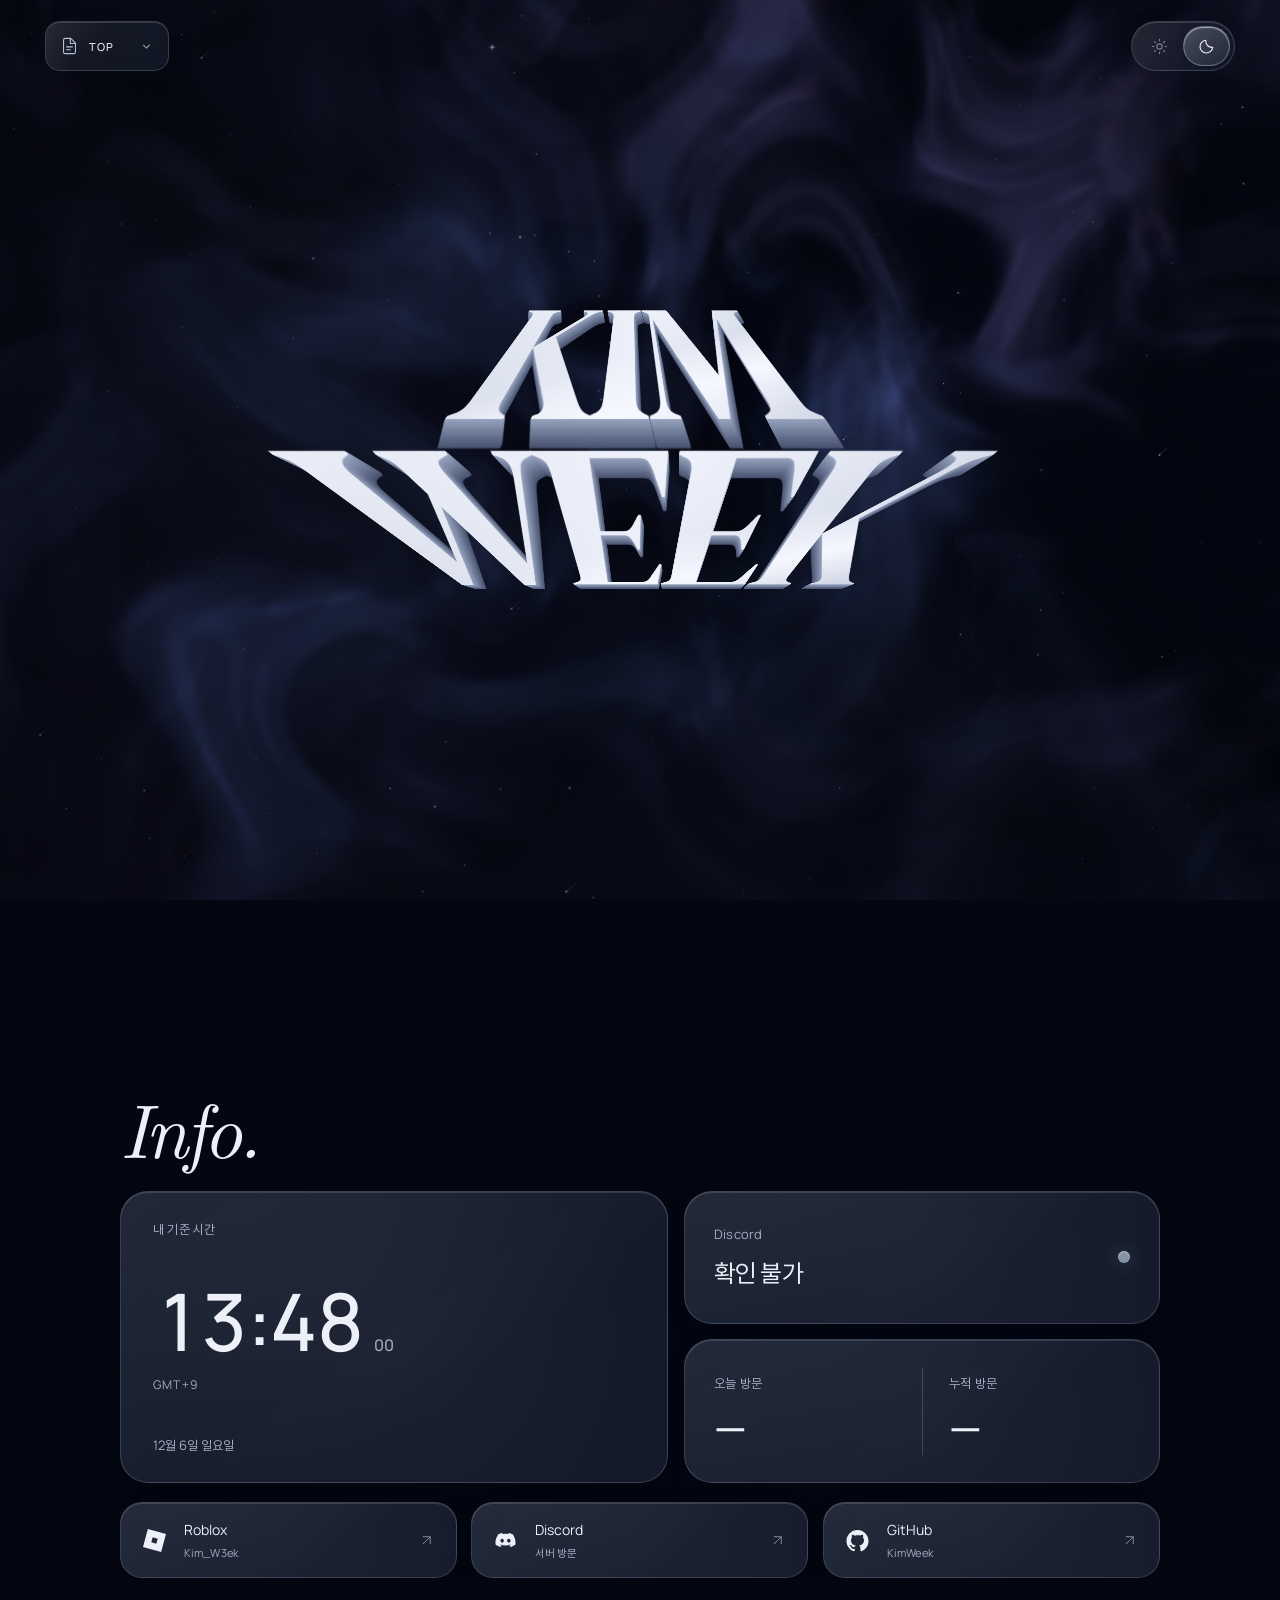
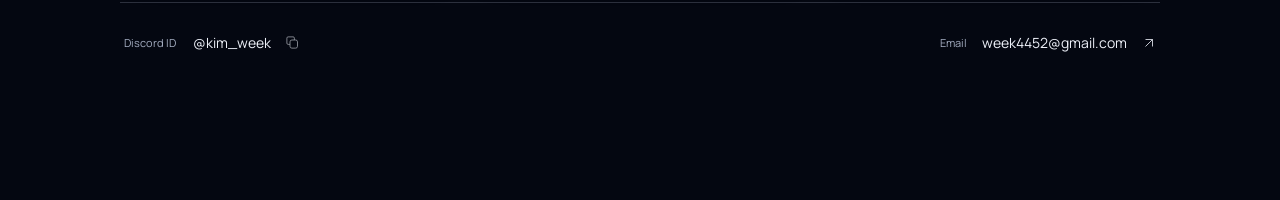
==== commit cd3fb470: "Stabilize mobile viewport resizing and coalesce sky rendering Keep hero boundaries and the sky buffe" ====
--- a/index.html
+++ b/index.html
@@ -6,7 +6,7 @@
   <meta name="theme-color" content="#030917">
   <meta name="description" content="KIM WEEK — Portfolio">
   <title>Kim Week - TOP</title>
-  <meta name="kimweek-release" content="release-02bd3194980b">
+  <meta name="kimweek-release" content="release-781f5c0c208a">
   <script>
     try {
       history.scrollRestoration = "manual";
@@ -25,22 +25,22 @@
       dispatchEvent(new Event("portfolio-intro-abort"));
     }, 10000);
   </script>
-  <link rel="icon" type="image/svg+xml" href="/assets/release-02bd3194980b/favicon.svg">
-  <link rel="stylesheet" href="/assets/release-02bd3194980b/lenis.css">
-  <link rel="preload" href="/assets/release-02bd3194980b/editorial-serif.otf" as="font" type="font/otf" crossorigin>
-  <link rel="preload" href="/assets/release-02bd3194980b/manrope.woff" as="font" type="font/woff" crossorigin>
-  <link rel="preload" href="/assets/release-02bd3194980b/dm-serif-display.woff" as="font" type="font/woff" crossorigin>
+  <link rel="icon" type="image/svg+xml" href="/assets/release-781f5c0c208a/favicon.svg">
+  <link rel="stylesheet" href="/assets/release-781f5c0c208a/lenis.css">
+  <link rel="preload" href="/assets/release-781f5c0c208a/editorial-serif.otf" as="font" type="font/otf" crossorigin>
+  <link rel="preload" href="/assets/release-781f5c0c208a/manrope.woff" as="font" type="font/woff" crossorigin>
+  <link rel="preload" href="/assets/release-781f5c0c208a/dm-serif-display.woff" as="font" type="font/woff" crossorigin>
   <style>
     @font-face {
       font-family: Editorial Serif;
-      src: url("/assets/release-02bd3194980b/editorial-serif.otf") format("opentype");
+      src: url("/assets/release-781f5c0c208a/editorial-serif.otf") format("opentype");
       font-weight: 400;
       font-style: italic;
       font-display: swap;
     }
     @font-face {
       font-family: Editorial Sans;
-      src: url("/assets/release-02bd3194980b/editorial-sans.otf") format("opentype");
+      src: url("/assets/release-781f5c0c208a/editorial-sans.otf") format("opentype");
       font-weight: 400;
       font-style: normal;
       font-display: swap;
@@ -450,11 +450,11 @@
       .star-trail { display: none; }
     }
   </style>
-  <link rel="stylesheet" href="/assets/release-02bd3194980b/info.css">
-  <link rel="stylesheet" href="/assets/release-02bd3194980b/material.css">
-  <link rel="stylesheet" href="/assets/release-02bd3194980b/cosmos.css">
-  <link rel="stylesheet" href="/assets/release-02bd3194980b/intro.css">
-  <link rel="stylesheet" href="/assets/release-02bd3194980b/poster.css">
+  <link rel="stylesheet" href="/assets/release-781f5c0c208a/info.css">
+  <link rel="stylesheet" href="/assets/release-781f5c0c208a/material.css">
+  <link rel="stylesheet" href="/assets/release-781f5c0c208a/cosmos.css">
+  <link rel="stylesheet" href="/assets/release-781f5c0c208a/intro.css">
+  <link rel="stylesheet" href="/assets/release-781f5c0c208a/poster.css">
 </head>
 <body>
   <div class="entry-loader" id="entry-loader" data-phase="loading">
@@ -616,15 +616,15 @@
       try { localStorage.setItem("kw-portfolio-theme", light ? "light" : "dark"); } catch {}
     });
   </script>
-  <script type="module" src="/assets/release-02bd3194980b/space.js"></script>
-  <script type="module" src="/assets/release-02bd3194980b/stars.js"></script>
-  <script type="module" src="/assets/release-02bd3194980b/liquid.js"></script>
-  <script type="module" src="/assets/release-02bd3194980b/info.js"></script>
-  <script type="module" src="/assets/release-02bd3194980b/interaction.js"></script>
-  <script type="module" src="/assets/release-02bd3194980b/typography.js"></script>
-  <script type="module" src="/assets/release-02bd3194980b/title-motion.js"></script>
-  <script type="module" src="/assets/release-02bd3194980b/scene.js"></script>
-  <script type="module" src="/assets/release-02bd3194980b/intro.js"></script>
+  <script type="module" src="/assets/release-781f5c0c208a/space.js"></script>
+  <script type="module" src="/assets/release-781f5c0c208a/stars.js"></script>
+  <script type="module" src="/assets/release-781f5c0c208a/liquid.js"></script>
+  <script type="module" src="/assets/release-781f5c0c208a/info.js"></script>
+  <script type="module" src="/assets/release-781f5c0c208a/interaction.js"></script>
+  <script type="module" src="/assets/release-781f5c0c208a/typography.js"></script>
+  <script type="module" src="/assets/release-781f5c0c208a/title-motion.js"></script>
+  <script type="module" src="/assets/release-781f5c0c208a/scene.js"></script>
+  <script type="module" src="/assets/release-781f5c0c208a/intro.js"></script>
   <script data-goatcounter="https://kimweek.goatcounter.com/count" async src="https://gc.zgo.at/count.js"></script>
 </body>
 </html>
--- a/assets/release-781f5c0c208a/lenis.css
+++ b/assets/release-781f5c0c208a/lenis.css
@@ -0,0 +1,26 @@
+html.lenis,
+html.lenis body {
+  height: auto;
+}
+
+.lenis:not(.lenis-autoToggle).lenis-stopped {
+  overflow: clip;
+}
+
+.lenis [data-lenis-prevent],
+.lenis [data-lenis-prevent-wheel],
+.lenis [data-lenis-prevent-touch],
+.lenis [data-lenis-prevent-vertical],
+.lenis [data-lenis-prevent-horizontal] {
+  overscroll-behavior: contain;
+}
+
+.lenis.lenis-smooth iframe {
+  pointer-events: none;
+}
+
+.lenis.lenis-autoToggle {
+  transition-property: overflow;
+  transition-duration: 1ms;
+  transition-behavior: allow-discrete;
+}
--- a/assets/release-781f5c0c208a/info.css
+++ b/assets/release-781f5c0c208a/info.css
@@ -0,0 +1,109 @@
+.topbar { padding-top: max(21px, env(safe-area-inset-top)); }
+.brand-icon { transition: transform .4s ease; }
+.page[data-view="info"] .brand-icon { transform: rotate(90deg); }
+.page[data-view="info"] .type-face { animation-play-state: paused; }
+.scroll-cue {
+  position: absolute;
+  bottom: max(24px, env(safe-area-inset-bottom));
+  left: 50%;
+  display: grid;
+  place-items: center;
+  width: 44px;
+  height: 44px;
+  padding: 0;
+  border: 0;
+  background: transparent;
+  color: var(--accent);
+  transform: translateX(-50%);
+  cursor: pointer;
+  opacity: .65;
+}
+.scroll-cue svg { width: 20px; height: 20px; }
+.info-scene {
+  position: relative;
+  width: 100%;
+  min-height: 100svh;
+  min-height: 100dvh;
+  overflow: visible;
+  padding: max(108px, calc(env(safe-area-inset-top) + 88px)) var(--gutter) max(36px, env(safe-area-inset-bottom));
+  color: var(--ink);
+  font-family: Arial, "Apple SD Gothic Neo", "Malgun Gothic", sans-serif;
+  -webkit-overflow-scrolling: touch;
+}
+.info-content { width: min(100%, 1020px); margin: 0 auto; }
+.info-heading {
+  margin: 0 0 24px;
+  font-family: "Editorial Serif", Georgia, serif;
+  font-size: clamp(48px, 5.5vw, 76px);
+  font-weight: 400;
+  font-style: italic;
+  line-height: 1;
+  letter-spacing: -.06em;
+}
+.info-board { display: grid; grid-template-columns: 1.15fr 1fr; gap: 14px; }
+.info-panel {
+  position: relative;
+  min-width: 0;
+  border: 1px solid rgba(198, 221, 255, .16);
+  border-radius: 26px;
+  background: linear-gradient(135deg, rgba(180, 211, 255, .065), rgba(79, 126, 184, .025)), rgba(4, 13, 28, .30);
+  -webkit-backdrop-filter: blur(14px) saturate(125%);
+  backdrop-filter: blur(14px) saturate(125%);
+  box-shadow: inset 0 1px 0 rgba(235, 246, 255, .07), 0 12px 40px rgba(0, 4, 14, .08);
+}
+.info-label { display: block; font-size: 11px; font-weight: 400; letter-spacing: .03em; opacity: .57; }
+.time-panel { grid-row: span 2; padding: 28px 32px; display: flex; flex-direction: column; justify-content: space-between; min-height: 260px; }
+.clock-button { display: block; width: fit-content; max-width: 100%; padding: 12px 0 0; border: 0; background: transparent; color: inherit; text-align: left; cursor: pointer; font-family: inherit; }
+.clock-main { display: flex; align-items: baseline; gap: 10px; white-space: nowrap; }
+.clock-value { font-family: "Editorial Sans", Arial, sans-serif; font-size: clamp(54px, 7vw, 90px); line-height: 1; font-weight: 400; font-variant-numeric: tabular-nums; letter-spacing: -.065em; }
+.clock-period { margin-right: 8px; font-size: 13px; letter-spacing: 0; opacity: .55; }
+.clock-seconds { font-size: 16px; font-variant-numeric: tabular-nums; opacity: .4; }
+.clock-meta { display: block; margin-top: 14px; font-size: 10px; letter-spacing: .12em; opacity: .5; }
+.clock-date { margin-top: 28px; font-size: 12px; opacity: .6; }
+.presence-panel { padding: 25px 28px; display: flex; align-items: center; justify-content: space-between; gap: 12px; }
+.presence-word { margin-top: 9px; font-size: 23px; font-weight: 400; letter-spacing: -.045em; }
+.status-orb { --status-color: #8491a3; flex: 0 0 auto; width: 11px; height: 11px; border-radius: 50%; background: var(--status-color); box-shadow: 0 0 18px color-mix(in srgb, var(--status-color) 40%, transparent), inset 0 1px 2px rgba(255, 255, 255, .4); }
+.status-orb[data-status="online"] { --status-color: #53d595; }
+.status-orb[data-status="idle"] { --status-color: #e6b467; }
+.status-orb[data-status="dnd"] { --status-color: #ed737c; }
+.visits-panel { display: grid; grid-template-columns: minmax(0,1fr) minmax(0,1fr); align-items: center; padding: 25px 28px; gap: 0; }
+.visits-panel.glass-panel::before { content: ''; position: absolute; left: 50%; top: 27px; bottom: 27px; width: 1px; background: var(--glass-border); pointer-events: none; }
+.visit-item { min-width: 0; padding-inline: 0 18px; }
+.visit-item + .visit-item { padding-inline: 27px 0; }
+.visit-value { display: block; margin-top: 12px; font-family: "Editorial Sans", Arial, sans-serif; font-size: clamp(28px, 3.2vw, 40px); font-weight: 400; font-variant-numeric: tabular-nums; letter-spacing: -.045em; }
+.info-links { grid-column: 1 / -1; display: flex; flex-wrap: wrap; gap: 10px; padding-top: 5px; }
+.info-link { display: flex; align-items: center; justify-content: space-between; gap: 26px; min-height: 53px; padding: 0 20px; color: var(--ink); text-decoration: none; font-size: 12px; flex: 1; }
+.info-link svg, .copy-id svg { flex: 0 0 auto; width: 15px; height: 15px; opacity: .6; }
+.info-contacts { display: flex; flex-wrap: wrap; align-items: center; justify-content: space-between; gap: 16px 28px; margin-top: 26px; padding: 0 4px; }
+.copy-id { display: flex; align-items: center; gap: 14px; padding: 9px 0; border: 0; background: none; color: var(--ink); font: inherit; font-size: 13px; cursor: pointer; }
+.copy-id .contact-kind { margin-right: 3px; font-size: 10px; opacity: .45; }
+.contact-email { color: var(--ink); font-size: 13px; text-decoration: none; opacity: .75; overflow-wrap: anywhere; }
+.copy-notice { position: fixed; z-index: 10; bottom: max(28px, env(safe-area-inset-bottom)); left: 50%; padding: 11px 18px; border: 1px solid var(--glass-border); border-radius: 999px; background: var(--bg); color: var(--ink); font: 12px Arial, sans-serif; opacity: 0; transform: translate(-50%, 8px); pointer-events: none; transition: opacity .2s, transform .2s; }
+.copy-notice.is-visible { opacity: 1; transform: translate(-50%, 0); }
+body[data-theme="light"] .info-panel { border-color: rgba(255, 255, 255, .56); background: linear-gradient(135deg, rgba(255, 255, 255, .34), rgba(255, 255, 255, .1)), rgba(218, 233, 248, .44); box-shadow: inset 0 1px 0 rgba(255, 255, 255, .4), 0 12px 40px rgba(32, 65, 99, .03); }
+@media (min-height: 860px) and (min-width: 701px) { .info-scene { display: flex; align-items: center; } .info-content { padding-bottom: 20px; } }
+@media (max-width: 700px) {
+  .info-scene { padding-top: max(94px, calc(env(safe-area-inset-top) + 78px)); }
+  .info-heading { margin-bottom: 20px; }
+  .info-board { gap: 11px; }
+  .time-panel { grid-column: 1 / -1; grid-row: auto; min-height: 208px; padding: 24px; }
+  .clock-value { font-size: clamp(52px, 16vw, 78px); }
+  .clock-date { margin-top: 22px; }
+  .presence-panel { grid-column: 1 / -1; padding: 20px 24px; }
+  .presence-word { font-size: 21px; }
+  .visits-panel { grid-column: 1 / -1; padding: 23px 24px; }
+  .visit-value { font-size: 34px; }
+  .info-link { min-width: 130px; padding-inline: 17px; gap: 16px; }
+  .info-contacts { margin-top: 20px; }
+}
+@media (max-height: 600px) and (min-width: 701px) {
+  .info-scene { padding-top: 88px; padding-bottom: 24px; }
+  .info-heading { font-size: 46px; margin-bottom: 18px; }
+  .time-panel { min-height: 208px; padding: 22px 26px; }
+  .presence-panel, .visits-panel { padding: 18px 24px; }
+  .clock-value { font-size: 64px; }
+  .info-contacts { margin-top: 14px; }
+}
+@media (max-width: 450px) { .info-links { flex-direction: column; } .info-link { flex: auto; } }
+@media (max-width: 350px) { .info-heading { font-size: 45px; } .clock-value { font-size: 49px; } }
+@media (prefers-reduced-motion: reduce) { .scene-track { transition: none; } .page.is-transitioning .sky { animation: none; } }
--- a/assets/release-781f5c0c208a/material.css
+++ b/assets/release-781f5c0c208a/material.css
@@ -0,0 +1,107 @@
+@font-face { font-family: Manrope; src: url('./manrope.woff') format('woff'); font-weight: 200 800; font-display: swap; }
+@font-face { font-family: Pretendard; src: url('./pretendard-ko.woff2') format('woff2'); font-weight: 400; font-display: swap; }
+:root { --muted: #a8b8ce; --surface: #101e32; }
+body { font-family: Manrope, Pretendard, 'Apple SD Gothic Neo', sans-serif; }
+body[data-theme='light'] {
+  --bg: #f5f4f0; --ink: #202a37; --accent: #64778e; --muted: #596779; --surface: #fcfbf8;
+  --nebula: rgba(134,151,172,.12); --nebula-edge: rgba(179,174,158,.13);
+  --glass-border: rgba(48,64,83,.17); --type-top: #263748; --type-middle: #516779; --type-bottom: #293e52;
+  --type-blue-top: #506b83; --type-blue-bottom: #29465f; --solid-front: #7e94a6; --solid-back: #364a5d;
+}
+.universe { position: fixed; inset: 0; z-index: -1; overflow: hidden; pointer-events: none; background: var(--bg); }
+.atmosphere { top: -40vh; bottom: auto; height: 400vh; animation: none; transform: translateY(calc(var(--scroll-y,0px) * -.4)); }
+.atmosphere::after { filter: none; }
+.sky canvas { display: block; width: 100%; height: 100%; }
+.topbar { position: fixed; }
+.glass,.glass-panel {
+  isolation: isolate; overflow: hidden; transform: none;
+  border-color: rgba(191,217,249,.22);
+  background: linear-gradient(145deg,rgba(214,233,255,.07),transparent 65%),var(--surface);
+  -webkit-backdrop-filter: none; backdrop-filter: none;
+  box-shadow: inset 0 1px 0 rgba(255,255,255,.13),0 6px 24px rgba(0,4,14,.12);
+}
+.topbar .glass { background: linear-gradient(135deg,rgba(213,234,255,.1),rgba(16,30,50,.82)); -webkit-backdrop-filter: blur(7px); backdrop-filter: blur(7px); }
+.glass::before,.glass-panel::before { content: none; }
+.glass::after,.glass-panel::after { content: ''; position: absolute; inset: 0; border-radius: inherit; pointer-events: none; background: linear-gradient(130deg,rgba(255,255,255,.07),transparent 40%); opacity: 1; z-index: -1; }
+.section-nav { position: relative; pointer-events: auto; }
+.brand { min-width: 124px; justify-content: flex-start; padding-inline: 15px; gap: 11px; border-radius: 15px; }
+.document-icon { flex: 0 0 auto; width: 17px; height: 20px; color: var(--accent); }
+.chapter-label { min-width: 34px; max-width: 120px; overflow: hidden; text-overflow: ellipsis; white-space: nowrap; text-align: left; font: 500 11px/1 Manrope,sans-serif; letter-spacing: .09em; }
+.index-chevron { width: 13px; height: 13px; margin-left: auto; opacity: .65; transition: transform .2s; }
+.brand[aria-expanded='true'] .index-chevron { transform: rotate(180deg); }
+.toc-sheet { position: absolute; top: calc(100% + 11px); left: 0; width: min(250px,calc(100vw - var(--gutter) * 2)); max-height: calc(100dvh - 108px); overflow-y: auto; padding: 17px 9px 9px; border: 1px solid var(--glass-border); border-radius: 17px; background: var(--surface); color: var(--ink); box-shadow: inset 0 1px 0 #ffffff12,0 12px 35px #0004; transform-origin: 24px 0; }
+.toc-sheet[hidden] { display: none; }
+.toc-caption { margin: 0 12px 13px; padding-bottom: 12px; border-bottom: 1px solid var(--glass-border); color: var(--muted); font-size: 12px; letter-spacing: .025em; }
+.toc-list { list-style: none; margin: 0; padding: 0; counter-reset: chapter; }
+.toc-list > li { counter-increment: chapter; }
+.toc-link { display: flex; align-items: center; gap: 15px; min-height: 47px; padding: 0 12px; border-radius: 9px; text-decoration: none; color: var(--muted); font: 500 12px/1 Manrope,sans-serif; letter-spacing: .07em; transition: background .15s,color .15s; }
+.toc-number { width: 18px; font-size: 10px; font-variant-numeric: tabular-nums; opacity: .65; }
+.toc-number::before { content: counter(chapter,decimal-leading-zero); }
+.toc-marker { width: 4px; height: 4px; border-radius: 50%; margin-left: auto; background: currentColor; opacity: 0; }
+.toc-link[aria-current='location'] { color: var(--ink); background: color-mix(in srgb,var(--accent) 12%,transparent); }
+.toc-link[aria-current='location'] .toc-marker { opacity: .85; }
+.toc-link:hover,.toc-link:focus-visible { color: var(--ink); background: color-mix(in srgb,var(--accent) 18%,transparent); }
+body[data-theme='light'] .toc-sheet { box-shadow: inset 0 1px 0 #fff,0 12px 35px #202a371a; }
+.theme-knob { width: calc((100% - 8px) / 2); transform: translate3d(var(--knob-x,47px),0,0) scale(var(--knob-sx,1),var(--knob-sy,1)); background: linear-gradient(145deg,rgba(240,250,255,.27),rgba(176,213,251,.09)); box-shadow: inset 0 1px 1px rgba(255,255,255,.55),0 2px 7px rgba(0,5,15,.18); }
+.name-first { font-family: Manrope,sans-serif; font-weight: 400; }
+.type-face { animation: none !important; }
+.type-slice { -webkit-text-stroke-width: .75px; }
+.info-scene { font-family: Manrope,Pretendard,'Apple SD Gothic Neo',sans-serif; }
+.info-content { width: min(100%,1040px); }
+.info-heading { font-size: clamp(56px,6vw,84px); margin-bottom: 26px; text-shadow: none; }
+.info-board { gap: 16px; }
+.info-panel { border-radius: 28px; }
+.time-panel { display: grid; grid-template-rows: auto 1fr auto; gap: 0; min-height: 292px; padding: 28px 32px; }
+.time-heading { position: relative; display: flex; align-items: center; }
+.info-label { font-size: 13px; color: var(--muted); letter-spacing: .015em; opacity: 1; }
+.clock-button { position: relative; align-self: center; width: 100%; margin: 25px 0; padding: 0; }
+.clock-main { --clock-size: clamp(54px,6.2vw,84px); gap: 0; align-items: baseline; }
+.clock-value { display: inline-flex; font: 500 var(--clock-size)/1 Manrope,sans-serif; letter-spacing: -.035em; }
+.clock-seconds { display: inline-flex; margin-left: 12px; font: 500 16px/1 Manrope,sans-serif; color: var(--muted); opacity: 1; transform: none; }
+.clock-period { display: inline-block; flex: 0 0 auto; width: 0; margin: 0; overflow: hidden; color: var(--muted); font-size: 12px; white-space: nowrap; opacity: 0; transform: translateX(-8px); transition: width 500ms cubic-bezier(.22,1,.36,1),margin-right 500ms,opacity 300ms,transform 500ms; }
+.page[data-clock='12'] .clock-period { width: 2em; margin-right: 10px; opacity: 1; transform: none; }
+.clock-meta { margin-top: 16px; font-size: 12px; letter-spacing: .1em; opacity: 1; color: var(--muted); }
+.clock-date { position: relative; margin: 0; font-size: 13px; opacity: 1; color: var(--muted); }
+.digit-slot { display: inline-block; width: .59em; height: 1em; overflow: hidden; vertical-align: top; }
+.digit-strip { display: flex; flex-direction: column; transition: transform 650ms cubic-bezier(.2,.85,.2,1); }
+.digit-strip > span { display: block; flex: 0 0 1em; height: 1em; line-height: 1em; text-align: center; }
+.reel-separator { display: inline-block; min-width: .23em; line-height: 1em; text-align: center; }
+.clock-orbit { display: none; }
+.presence-panel { padding: 26px 29px; }
+.presence-word { font-size: 25px; margin-top: 12px; letter-spacing: -.035em; }
+.status-orb { width: 12px; height: 12px; }
+.visits-panel { padding: 27px 29px; }
+.visit-value { display: flex; font: 500 clamp(30px,3.5vw,42px)/1 Manrope,sans-serif; margin-top: 14px; letter-spacing: -.035em; }
+.info-links { gap: 14px; padding-top: 3px; }
+.info-link { min-height: 76px; border-radius: 22px; padding: 14px 22px; gap: 18px; font-size: 14px; transition: border-color .2s,transform .2s; }
+.info-link:hover,.info-link:focus-visible { border-color: var(--accent); transform: translateY(-3px); }
+.info-link .link-mark { width: 23px; height: 23px; flex: 0 0 23px; opacity: .9; }
+.roblox-mark { display: block; border: 7px solid currentColor; transform: rotate(18deg); }
+.link-copy { display: flex; flex-direction: column; gap: 6px; flex: 1; }
+.link-copy small { font-size: 11px; color: var(--muted); letter-spacing: .01em; }
+.link-arrow { transition: transform .3s; }
+.info-link:hover .link-arrow { transform: translate(3px,-3px); }
+.info-contacts { margin-top: 24px; padding-top: 19px; border-top: 1px solid var(--glass-border); }
+.copy-id,.contact-email { min-height: 42px; font-size: 14px; }
+.contact-email { display: flex; align-items: center; gap: 15px; opacity: 1; }
+.contact-kind,.copy-id .contact-kind { font-size: 11px; color: var(--muted); opacity: 1; }
+.contact-email svg { width: 14px; height: 14px; }
+.copy-notice { background: var(--surface); font-family: inherit; box-shadow: 0 6px 25px #0002; }
+body[data-theme='light'] .glass,body[data-theme='light'] .glass-panel { background: linear-gradient(145deg,#ffffff70,transparent),var(--surface); border-color: var(--glass-border); box-shadow: inset 0 1px 0 #fff,0 6px 24px #28364908; }
+body[data-theme='light'] .topbar .glass { background: linear-gradient(135deg,#ffffffb3,#efeee8bf); }
+body[data-theme='light'] .theme-knob { background: linear-gradient(145deg,#fff,#dddfe1b3); box-shadow: inset 0 1px 1px #fff,0 2px 7px #1b253427; }
+@media(max-width:700px) {
+  .brand { min-width: 118px; padding-inline: 13px; gap: 10px; }
+  .info-heading { font-size: 64px; margin-bottom: 23px; }
+  .info-board { gap: 13px; }
+  .time-panel { padding: 24px; min-height: 253px; }
+  .clock-main { --clock-size: clamp(47px,14vw,76px); }
+  .presence-panel,.visits-panel { padding: 24px; }
+  .visit-value { font-size: 36px; }
+  .info-link { min-height: 70px; padding-inline: 21px; }
+  .info-contacts { gap: 2px 20px; margin-top: 21px; padding-top: 14px; }
+}
+@media(max-width:350px) { .time-panel,.presence-panel,.visits-panel { padding-inline: 19px; } .contact-email { gap: 9px; font-size: 12px; } .clock-main { --clock-size: 44px; } .clock-period { font-size: 10px; } .clock-seconds { margin-left: 7px; font-size: 12px; } }
+@media(max-height:650px) and (min-width:701px) { .info-heading { font-size: 54px; margin-bottom: 20px; } .time-panel { min-height: 250px; padding: 23px 28px; } .clock-main { --clock-size: 68px; } .info-scene { padding-top: 95px; } }
+@media(prefers-reduced-motion:reduce) { .digit-strip,.morph-char,.brand-icon,.clock-period { transition: none !important; } .info-link:hover { transform: none; } }
+@media(prefers-contrast:more) { .glass,.glass-panel { border-color: var(--ink); background: var(--bg); } }
--- a/assets/release-781f5c0c208a/cosmos.css
+++ b/assets/release-781f5c0c208a/cosmos.css
@@ -0,0 +1,13 @@
+.info-content{transform:perspective(1500px) translate3d(var(--info-x,0px),var(--info-y,0px),0) rotateX(calc(var(--info-tilt-y,0)*-6deg)) rotateY(calc(var(--info-tilt-x,0)*8deg));transform-origin:center}
+.info-panel,.info-link{--card-x:0;--card-y:0;--spot-x:50%;--spot-y:50%;transform:perspective(1000px) rotateX(calc(var(--card-y)*-4deg)) rotateY(calc(var(--card-x)*4deg));transform-origin:center;backface-visibility:hidden}
+.info-link:hover,.info-link:focus-visible{transform:perspective(1000px) rotateX(calc(var(--card-y)*-4deg)) rotateY(calc(var(--card-x)*4deg)) translateY(-2px)}
+.info-panel::after,.info-link::after{background:radial-gradient(420px circle at var(--spot-x) var(--spot-y),#acd4ff16,transparent 62%);opacity:.45;transition:opacity .25s;z-index:0}
+.info-panel.is-pointed::after,.info-link.is-pointed::after{opacity:1}
+.info-panel.is-pointed,.info-link.is-pointed{border-color:#afcffb55}
+.info-panel>*{position:relative;z-index:1}
+.info-link>*{position:relative;z-index:1}
+.info-link .link-mark{opacity:1}
+.roblox-mark{border:0;transform:none}
+body[data-theme='light'] .info-panel::after,body[data-theme='light'] .info-link::after{background:radial-gradient(420px circle at var(--spot-x) var(--spot-y),#7799c51d,transparent 62%)}
+body[data-theme='light'] .info-panel.is-pointed,body[data-theme='light'] .info-link.is-pointed{border-color:#637d9f77}
+@media(prefers-reduced-motion:reduce),(pointer:coarse){.info-content,.info-panel,.info-link,.info-link:hover,.info-link:focus-visible{transform:none}.info-panel::after,.info-link::after{transition:none}}
--- a/assets/release-781f5c0c208a/intro.css
+++ b/assets/release-781f5c0c208a/intro.css
@@ -0,0 +1,37 @@
+.entry-loader{display:none;--flat-paper:#030917;--flat-ink:#e7f0ff;--wire-ink:#a8c7ef;--intro-rule:#b6d2f52e;--intro-grid:#91b2e00b;--flat-ease:cubic-bezier(.76,0,.24,1);--intro-width:min(1040px,78vw);position:fixed;inset:0;z-index:100;isolation:isolate;font-family:Manrope,Pretendard,sans-serif;color:var(--flat-ink)}
+html.is-loading .entry-loader{display:block}
+html.is-loading,html.is-loading body{overflow:hidden;overscroll-behavior:none}
+html.is-loading body{touch-action:none}
+html.is-loading .page{pointer-events:none}
+.intro-dimmer{position:absolute;inset:0;z-index:0;background:#000;opacity:.94;transition:opacity 1200ms cubic-bezier(.4,0,.3,1) 100ms}
+.flat-panel{position:absolute;inset:0;z-index:1;will-change:transform;transition:transform 1200ms var(--flat-ease)}
+.flat-panel-left{clip-path:inset(0 50% 0 0)}.flat-panel-right{clip-path:inset(0 0 0 50%)}
+.flat-visual{position:absolute;inset:0;overflow:hidden;background:var(--flat-paper)}
+.flat-grid{position:absolute;inset:0;display:block;width:100%;height:100%;pointer-events:none;mask-image:radial-gradient(ellipse at center,#000 20%,transparent 85%)}
+.flat-composition{position:absolute;left:50%;top:45%;width:var(--intro-width);display:grid;grid-template-columns:1fr 1.12fr;align-items:center;gap:clamp(36px,5vw,84px);transform:translate(-50%,-50%)}
+.flat-heading{display:flex;min-width:0;flex-direction:column;align-items:flex-start;gap:.035em;margin:0;font-size:clamp(86px,9.5vw,154px);font-weight:350;letter-spacing:-.08em;line-height:.94}
+.flat-heading>span{display:block;animation:flat-type-arrive 700ms cubic-bezier(.16,1,.3,1) both}
+.flat-heading>span:last-child{padding-right:.13em;font-family:'Editorial Serif',Georgia,serif;font-weight:400;font-style:italic;letter-spacing:-.055em;animation-delay:80ms}
+.flat-wireframe{display:block;min-width:0;width:100%;height:auto;aspect-ratio:1;animation:flat-wire-arrive 900ms cubic-bezier(.16,1,.3,1) both}
+.flat-progress{position:absolute;left:50%;bottom:max(12vh,84px);width:var(--intro-width);transform:translateX(-50%)}
+.flat-readout{display:flex;align-items:baseline;justify-content:space-between;gap:24px;margin-bottom:19px;font-variant-numeric:tabular-nums}
+.flat-state{font-size:11px;letter-spacing:.025em;color:var(--wire-ink)}
+.flat-count{display:flex;align-items:baseline;gap:5px;font-size:32px;font-weight:400;letter-spacing:-.045em;line-height:1}
+.flat-count [data-intro-value]{min-width:1.9em;text-align:right}
+.flat-percent{font-size:11px;font-weight:500;letter-spacing:0;color:var(--wire-ink)}
+.flat-meter{height:1px;background:var(--intro-rule);overflow:hidden}
+.flat-meter-fill{height:100%;background:var(--flat-ink);transform:scaleX(0);transform-origin:left}
+.intro-skip{position:absolute;z-index:3;right:max(28px,env(safe-area-inset-right));bottom:max(14px,env(safe-area-inset-bottom));display:flex;align-items:center;gap:10px;min-height:44px;padding:10px 0 10px 12px;background:none;border:0;color:var(--wire-ink);font:11px Manrope,Pretendard,sans-serif;cursor:pointer;transition:opacity 240ms}
+.intro-skip svg{width:15px;height:15px}.intro-skip:focus-visible{outline:1px solid currentColor;outline-offset:5px}
+.intro-accessible{position:absolute;width:1px;height:1px;padding:0;border:0;overflow:hidden;clip-path:inset(50%);white-space:nowrap}
+.entry-loader[data-phase='opening'] .flat-panel-left{transform:translate3d(-102%,0,0)}
+.entry-loader[data-phase='opening'] .flat-panel-right{transform:translate3d(102%,0,0)}
+.entry-loader[data-phase='opening'] .intro-dimmer,.entry-loader[data-phase='opening'] .intro-skip{opacity:0;pointer-events:none}
+body[data-theme='light'] .entry-loader{--flat-paper:#f5f4f0;--flat-ink:#202a37;--wire-ink:#526d8a;--intro-rule:#263e6025;--intro-grid:#263e6009}
+@keyframes flat-type-arrive{from{transform:translate3d(0,14px,0);opacity:0}to{transform:translate3d(0,0,0);opacity:1}}
+@keyframes flat-wire-arrive{from{transform:translate3d(0,8px,0) scale(.98);opacity:0}to{transform:translate3d(0,0,0) scale(1);opacity:1}}
+@media(min-width:2200px){.entry-loader{--intro-width:min(1280px,70vw)}.flat-heading{font-size:174px}}
+@media(max-width:640px) and (min-height:501px){.entry-loader{--intro-width:80vw}.flat-composition{top:43%;grid-template-columns:1fr;justify-items:center;gap:22px}.flat-wireframe{grid-row:1;width:min(65vw,290px)}.flat-heading{flex-direction:row;align-items:baseline;gap:.22em;font-size:clamp(39px,11.4vw,68px);letter-spacing:-.07em}.flat-heading>span:last-child{padding-right:.06em}.flat-progress{bottom:max(13vh,86px)}.flat-count{font-size:28px}.flat-readout{margin-bottom:17px}.intro-skip{right:24px}}
+@media(max-height:500px){.entry-loader{--intro-width:80vw}.flat-composition{top:42%;grid-template-columns:1fr 1fr;gap:6vw}.flat-heading{font-size:min(11vw,23vh)}.flat-wireframe{width:min(36vw,61vh);justify-self:end}.flat-progress{bottom:60px}.flat-readout{margin-bottom:12px}.flat-count{font-size:25px}.intro-skip{bottom:4px;right:24px}}
+@media(max-height:300px){.flat-composition{top:37%}.flat-heading{font-size:min(10vw,23vh)}.flat-wireframe{width:49vh}.flat-progress{bottom:43px}.flat-readout{margin-bottom:8px}.flat-state,.flat-percent,.intro-skip{font-size:10px}.flat-count{font-size:21px}.intro-skip{min-height:34px;bottom:0}}
+@media(prefers-reduced-motion:reduce){.entry-loader *{animation:none!important;transition:none!important}.flat-panel{will-change:auto}}
--- a/assets/release-781f5c0c208a/poster.css
+++ b/assets/release-781f5c0c208a/poster.css
@@ -0,0 +1,55 @@
+@font-face{font-family:'DM Serif Display';src:url('./dm-serif-display.woff') format('woff');font-weight:400;font-style:normal;font-display:swap}
+:root{
+  --bg:#040711;--ink:#edf0f8;--accent:#b5bfd6;--muted:#a4adc1;--surface:#141a29;
+  --star:#d9deed;--star-bright:#f5f6ff;--star-cool:#c3cde7;--star-warm:#d7cbd7;
+  --nebula:rgba(57,72,133,.12);--nebula-edge:rgba(91,62,100,.07);
+  --glass-border:rgba(205,212,238,.20);--glass-highlight:rgba(237,240,255,.23);
+  --type-top:#f7f8ff;--type-middle:#d5dbe9;--type-bottom:#8e9db9;
+  --type-blue-top:#dbe1f4;--type-blue-bottom:#8395b7;--type-sheen:rgba(245,247,255,.72);
+  --solid-front:#acb9d3;--solid-back:#313c5a;
+}
+body[data-theme='light']{
+  --bg:#dde4ee;--ink:#1c2b45;--accent:#4f668c;--muted:#536682;--surface:#f6f8fd;
+  --star:#41577d;--star-bright:#1f355d;--star-cool:#536c96;--star-warm:#756884;--star-strength:1.75;
+  --nebula:rgba(75,101,148,.07);--nebula-edge:rgba(102,97,144,.04);
+  --glass-border:rgba(69,91,126,.22);--type-top:#213252;--type-middle:#50698d;--type-bottom:#253a60;
+  --type-blue-top:#667fa6;--type-blue-bottom:#304b75;--solid-front:#a0aec8;--solid-back:#415879;
+  --type-sheen:rgba(255,255,255,.5);
+}
+.name-first,.name-second,.flat-heading>span{font-family:'DM Serif Display',Georgia,serif;font-weight:400;font-style:normal;letter-spacing:-.035em}
+.name-first{padding:0;line-height:.88}
+.name-second{padding:0;line-height:.94}
+.flat-heading>span{margin-left:var(--intro-ink-offset,0px)}
+.flat-heading>span:first-child{--intro-ink-offset:-.022em}
+.flat-heading>span:last-child{--intro-ink-offset:-.004em;padding-right:0;font-family:'DM Serif Display',Georgia,serif;font-weight:400;font-style:normal;letter-spacing:-.035em}
+.sky-distant{z-index:-4}
+.name-first .type-face,.name-second .type-face{
+  background-image:linear-gradient(112deg,transparent 34%,var(--type-sheen) 49%,transparent 63%),linear-gradient(165deg,var(--type-top),var(--type-middle) 52%,var(--type-top) 64%,var(--type-bottom));
+  background-size:260% 100%,100% 100%;background-position:calc(50% + var(--title-x,0)*65%) 0,0 0;text-shadow:none;
+}
+.topbar .glass{background:linear-gradient(135deg,#d6dff714,#141a29d1)}
+.theme-knob{background:linear-gradient(145deg,#e3e9ff3d,#b0bddd17)}
+.glass,.glass-panel{border-color:var(--glass-border)}
+.info-panel::after,.info-link::after{background:radial-gradient(420px circle at var(--spot-x) var(--spot-y),#d0dbff16,transparent 62%)}
+.info-panel.is-pointed,.info-link.is-pointed{border-color:#c5cfee55}
+.entry-loader{--flat-paper:#040711;--flat-ink:#edf0f8;--wire-ink:#b0bddb;--intro-rule:#b0bddb33;--intro-gap:18px;--intro-bottom:max(12vh,84px);--skip-height:44px}
+.flat-progress{bottom:var(--intro-bottom)}
+.flat-readout{align-items:flex-end;margin-bottom:var(--intro-gap)}
+.flat-state{font-size:11px;line-height:1}
+.intro-skip{left:calc((100% - var(--intro-width))/2);right:auto;bottom:calc(var(--intro-bottom) - var(--intro-gap) - var(--skip-height));height:var(--skip-height);min-height:0;align-items:flex-start;justify-content:flex-start;padding:0;gap:11px;font-size:11px;line-height:1;color:var(--wire-ink)}
+.intro-skip>span{display:block;line-height:1}
+.intro-skip svg{width:14px;height:14px;transform:translateY(-1.5px)}
+body[data-theme='light'] .topbar .glass{background:linear-gradient(135deg,#ffffffc9,#dbe4f1c7)}
+body[data-theme='light'] .theme-knob{background:linear-gradient(145deg,#ffffff,#cad6e9b3)}
+body[data-theme='light'] .entry-loader{--flat-paper:#e3e9f2;--flat-ink:#1c2b45;--wire-ink:#526c97;--intro-rule:#526c9744}
+.presence-word{display:inline-block}
+.status-orb{transition:background-color 280ms ease,box-shadow 280ms ease}
+@media(prefers-reduced-motion:reduce){.status-orb{transition:none}}
+@media(max-width:700px){.entry-loader{--intro-bottom:max(13vh,86px)}}
+@media(max-width:640px) and (min-height:501px){.flat-heading{gap:.4em}.flat-state,.intro-skip{font-size:10px}}
+@media(max-height:500px){.entry-loader{--intro-bottom:64px;--intro-gap:14px}}
+@media(max-height:300px){.entry-loader{--intro-bottom:60px;--intro-gap:11px;--skip-height:34px}.flat-composition{top:32%}}
+.topbar,.info-scene{padding-left:max(var(--gutter),env(safe-area-inset-left));padding-right:max(var(--gutter),env(safe-area-inset-right))}
+@media(max-width:700px){.copy-id,.contact-email{min-height:44px}}
+@media(hover:none),(pointer:coarse){.name{transform:none}.hero{touch-action:pan-y pinch-zoom}}
+@media(hover:none),(pointer:coarse){.universe{inset:0 0 auto;height:100vh;height:100lvh}.hero{height:100vh;height:100svh}.info-scene{min-height:100vh;min-height:100svh}}
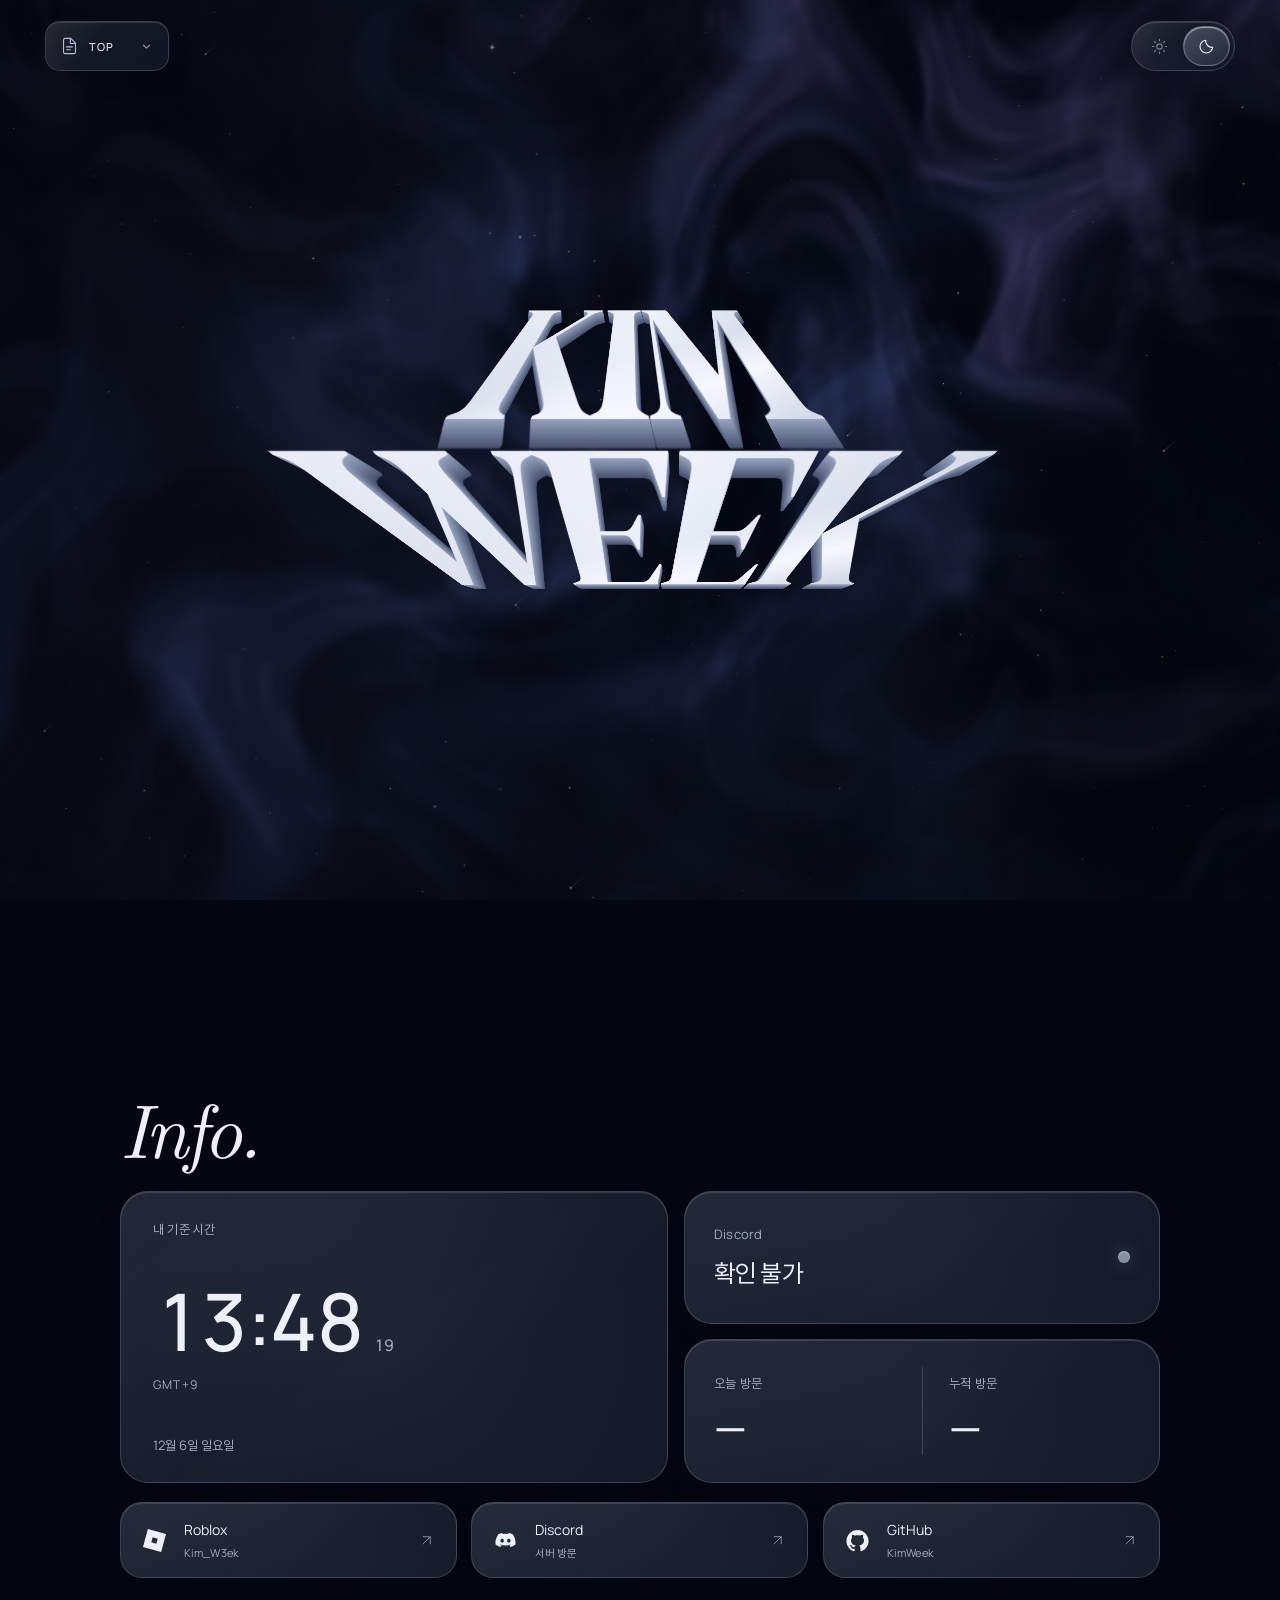
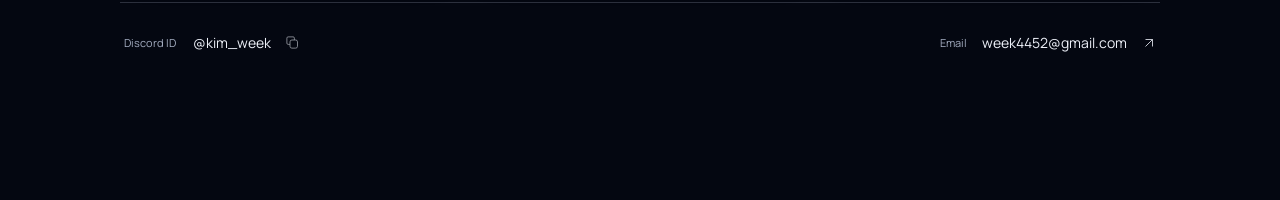
==== commit 312b319d: "Avoid redundant neutral pointer resets during mobile touch scrolling Keep the mobile viewport/render" ====
--- a/index.html
+++ b/index.html
@@ -6,7 +6,7 @@
   <meta name="theme-color" content="#030917">
   <meta name="description" content="KIM WEEK — Portfolio">
   <title>Kim Week - TOP</title>
-  <meta name="kimweek-release" content="release-781f5c0c208a">
+  <meta name="kimweek-release" content="release-1718d1ce305a">
   <script>
     try {
       history.scrollRestoration = "manual";
@@ -25,22 +25,22 @@
       dispatchEvent(new Event("portfolio-intro-abort"));
     }, 10000);
   </script>
-  <link rel="icon" type="image/svg+xml" href="/assets/release-781f5c0c208a/favicon.svg">
-  <link rel="stylesheet" href="/assets/release-781f5c0c208a/lenis.css">
-  <link rel="preload" href="/assets/release-781f5c0c208a/editorial-serif.otf" as="font" type="font/otf" crossorigin>
-  <link rel="preload" href="/assets/release-781f5c0c208a/manrope.woff" as="font" type="font/woff" crossorigin>
-  <link rel="preload" href="/assets/release-781f5c0c208a/dm-serif-display.woff" as="font" type="font/woff" crossorigin>
+  <link rel="icon" type="image/svg+xml" href="/assets/release-1718d1ce305a/favicon.svg">
+  <link rel="stylesheet" href="/assets/release-1718d1ce305a/lenis.css">
+  <link rel="preload" href="/assets/release-1718d1ce305a/editorial-serif.otf" as="font" type="font/otf" crossorigin>
+  <link rel="preload" href="/assets/release-1718d1ce305a/manrope.woff" as="font" type="font/woff" crossorigin>
+  <link rel="preload" href="/assets/release-1718d1ce305a/dm-serif-display.woff" as="font" type="font/woff" crossorigin>
   <style>
     @font-face {
       font-family: Editorial Serif;
-      src: url("/assets/release-781f5c0c208a/editorial-serif.otf") format("opentype");
+      src: url("/assets/release-1718d1ce305a/editorial-serif.otf") format("opentype");
       font-weight: 400;
       font-style: italic;
       font-display: swap;
     }
     @font-face {
       font-family: Editorial Sans;
-      src: url("/assets/release-781f5c0c208a/editorial-sans.otf") format("opentype");
+      src: url("/assets/release-1718d1ce305a/editorial-sans.otf") format("opentype");
       font-weight: 400;
       font-style: normal;
       font-display: swap;
@@ -450,11 +450,11 @@
       .star-trail { display: none; }
     }
   </style>
-  <link rel="stylesheet" href="/assets/release-781f5c0c208a/info.css">
-  <link rel="stylesheet" href="/assets/release-781f5c0c208a/material.css">
-  <link rel="stylesheet" href="/assets/release-781f5c0c208a/cosmos.css">
-  <link rel="stylesheet" href="/assets/release-781f5c0c208a/intro.css">
-  <link rel="stylesheet" href="/assets/release-781f5c0c208a/poster.css">
+  <link rel="stylesheet" href="/assets/release-1718d1ce305a/info.css">
+  <link rel="stylesheet" href="/assets/release-1718d1ce305a/material.css">
+  <link rel="stylesheet" href="/assets/release-1718d1ce305a/cosmos.css">
+  <link rel="stylesheet" href="/assets/release-1718d1ce305a/intro.css">
+  <link rel="stylesheet" href="/assets/release-1718d1ce305a/poster.css">
 </head>
 <body>
   <div class="entry-loader" id="entry-loader" data-phase="loading">
@@ -616,15 +616,15 @@
       try { localStorage.setItem("kw-portfolio-theme", light ? "light" : "dark"); } catch {}
     });
   </script>
-  <script type="module" src="/assets/release-781f5c0c208a/space.js"></script>
-  <script type="module" src="/assets/release-781f5c0c208a/stars.js"></script>
-  <script type="module" src="/assets/release-781f5c0c208a/liquid.js"></script>
-  <script type="module" src="/assets/release-781f5c0c208a/info.js"></script>
-  <script type="module" src="/assets/release-781f5c0c208a/interaction.js"></script>
-  <script type="module" src="/assets/release-781f5c0c208a/typography.js"></script>
-  <script type="module" src="/assets/release-781f5c0c208a/title-motion.js"></script>
-  <script type="module" src="/assets/release-781f5c0c208a/scene.js"></script>
-  <script type="module" src="/assets/release-781f5c0c208a/intro.js"></script>
+  <script type="module" src="/assets/release-1718d1ce305a/space.js"></script>
+  <script type="module" src="/assets/release-1718d1ce305a/stars.js"></script>
+  <script type="module" src="/assets/release-1718d1ce305a/liquid.js"></script>
+  <script type="module" src="/assets/release-1718d1ce305a/info.js"></script>
+  <script type="module" src="/assets/release-1718d1ce305a/interaction.js"></script>
+  <script type="module" src="/assets/release-1718d1ce305a/typography.js"></script>
+  <script type="module" src="/assets/release-1718d1ce305a/title-motion.js"></script>
+  <script type="module" src="/assets/release-1718d1ce305a/scene.js"></script>
+  <script type="module" src="/assets/release-1718d1ce305a/intro.js"></script>
   <script data-goatcounter="https://kimweek.goatcounter.com/count" async src="https://gc.zgo.at/count.js"></script>
 </body>
 </html>
--- a/assets/release-1718d1ce305a/lenis.css
+++ b/assets/release-1718d1ce305a/lenis.css
@@ -0,0 +1,26 @@
+html.lenis,
+html.lenis body {
+  height: auto;
+}
+
+.lenis:not(.lenis-autoToggle).lenis-stopped {
+  overflow: clip;
+}
+
+.lenis [data-lenis-prevent],
+.lenis [data-lenis-prevent-wheel],
+.lenis [data-lenis-prevent-touch],
+.lenis [data-lenis-prevent-vertical],
+.lenis [data-lenis-prevent-horizontal] {
+  overscroll-behavior: contain;
+}
+
+.lenis.lenis-smooth iframe {
+  pointer-events: none;
+}
+
+.lenis.lenis-autoToggle {
+  transition-property: overflow;
+  transition-duration: 1ms;
+  transition-behavior: allow-discrete;
+}
--- a/assets/release-1718d1ce305a/info.css
+++ b/assets/release-1718d1ce305a/info.css
@@ -0,0 +1,109 @@
+.topbar { padding-top: max(21px, env(safe-area-inset-top)); }
+.brand-icon { transition: transform .4s ease; }
+.page[data-view="info"] .brand-icon { transform: rotate(90deg); }
+.page[data-view="info"] .type-face { animation-play-state: paused; }
+.scroll-cue {
+  position: absolute;
+  bottom: max(24px, env(safe-area-inset-bottom));
+  left: 50%;
+  display: grid;
+  place-items: center;
+  width: 44px;
+  height: 44px;
+  padding: 0;
+  border: 0;
+  background: transparent;
+  color: var(--accent);
+  transform: translateX(-50%);
+  cursor: pointer;
+  opacity: .65;
+}
+.scroll-cue svg { width: 20px; height: 20px; }
+.info-scene {
+  position: relative;
+  width: 100%;
+  min-height: 100svh;
+  min-height: 100dvh;
+  overflow: visible;
+  padding: max(108px, calc(env(safe-area-inset-top) + 88px)) var(--gutter) max(36px, env(safe-area-inset-bottom));
+  color: var(--ink);
+  font-family: Arial, "Apple SD Gothic Neo", "Malgun Gothic", sans-serif;
+  -webkit-overflow-scrolling: touch;
+}
+.info-content { width: min(100%, 1020px); margin: 0 auto; }
+.info-heading {
+  margin: 0 0 24px;
+  font-family: "Editorial Serif", Georgia, serif;
+  font-size: clamp(48px, 5.5vw, 76px);
+  font-weight: 400;
+  font-style: italic;
+  line-height: 1;
+  letter-spacing: -.06em;
+}
+.info-board { display: grid; grid-template-columns: 1.15fr 1fr; gap: 14px; }
+.info-panel {
+  position: relative;
+  min-width: 0;
+  border: 1px solid rgba(198, 221, 255, .16);
+  border-radius: 26px;
+  background: linear-gradient(135deg, rgba(180, 211, 255, .065), rgba(79, 126, 184, .025)), rgba(4, 13, 28, .30);
+  -webkit-backdrop-filter: blur(14px) saturate(125%);
+  backdrop-filter: blur(14px) saturate(125%);
+  box-shadow: inset 0 1px 0 rgba(235, 246, 255, .07), 0 12px 40px rgba(0, 4, 14, .08);
+}
+.info-label { display: block; font-size: 11px; font-weight: 400; letter-spacing: .03em; opacity: .57; }
+.time-panel { grid-row: span 2; padding: 28px 32px; display: flex; flex-direction: column; justify-content: space-between; min-height: 260px; }
+.clock-button { display: block; width: fit-content; max-width: 100%; padding: 12px 0 0; border: 0; background: transparent; color: inherit; text-align: left; cursor: pointer; font-family: inherit; }
+.clock-main { display: flex; align-items: baseline; gap: 10px; white-space: nowrap; }
+.clock-value { font-family: "Editorial Sans", Arial, sans-serif; font-size: clamp(54px, 7vw, 90px); line-height: 1; font-weight: 400; font-variant-numeric: tabular-nums; letter-spacing: -.065em; }
+.clock-period { margin-right: 8px; font-size: 13px; letter-spacing: 0; opacity: .55; }
+.clock-seconds { font-size: 16px; font-variant-numeric: tabular-nums; opacity: .4; }
+.clock-meta { display: block; margin-top: 14px; font-size: 10px; letter-spacing: .12em; opacity: .5; }
+.clock-date { margin-top: 28px; font-size: 12px; opacity: .6; }
+.presence-panel { padding: 25px 28px; display: flex; align-items: center; justify-content: space-between; gap: 12px; }
+.presence-word { margin-top: 9px; font-size: 23px; font-weight: 400; letter-spacing: -.045em; }
+.status-orb { --status-color: #8491a3; flex: 0 0 auto; width: 11px; height: 11px; border-radius: 50%; background: var(--status-color); box-shadow: 0 0 18px color-mix(in srgb, var(--status-color) 40%, transparent), inset 0 1px 2px rgba(255, 255, 255, .4); }
+.status-orb[data-status="online"] { --status-color: #53d595; }
+.status-orb[data-status="idle"] { --status-color: #e6b467; }
+.status-orb[data-status="dnd"] { --status-color: #ed737c; }
+.visits-panel { display: grid; grid-template-columns: minmax(0,1fr) minmax(0,1fr); align-items: center; padding: 25px 28px; gap: 0; }
+.visits-panel.glass-panel::before { content: ''; position: absolute; left: 50%; top: 27px; bottom: 27px; width: 1px; background: var(--glass-border); pointer-events: none; }
+.visit-item { min-width: 0; padding-inline: 0 18px; }
+.visit-item + .visit-item { padding-inline: 27px 0; }
+.visit-value { display: block; margin-top: 12px; font-family: "Editorial Sans", Arial, sans-serif; font-size: clamp(28px, 3.2vw, 40px); font-weight: 400; font-variant-numeric: tabular-nums; letter-spacing: -.045em; }
+.info-links { grid-column: 1 / -1; display: flex; flex-wrap: wrap; gap: 10px; padding-top: 5px; }
+.info-link { display: flex; align-items: center; justify-content: space-between; gap: 26px; min-height: 53px; padding: 0 20px; color: var(--ink); text-decoration: none; font-size: 12px; flex: 1; }
+.info-link svg, .copy-id svg { flex: 0 0 auto; width: 15px; height: 15px; opacity: .6; }
+.info-contacts { display: flex; flex-wrap: wrap; align-items: center; justify-content: space-between; gap: 16px 28px; margin-top: 26px; padding: 0 4px; }
+.copy-id { display: flex; align-items: center; gap: 14px; padding: 9px 0; border: 0; background: none; color: var(--ink); font: inherit; font-size: 13px; cursor: pointer; }
+.copy-id .contact-kind { margin-right: 3px; font-size: 10px; opacity: .45; }
+.contact-email { color: var(--ink); font-size: 13px; text-decoration: none; opacity: .75; overflow-wrap: anywhere; }
+.copy-notice { position: fixed; z-index: 10; bottom: max(28px, env(safe-area-inset-bottom)); left: 50%; padding: 11px 18px; border: 1px solid var(--glass-border); border-radius: 999px; background: var(--bg); color: var(--ink); font: 12px Arial, sans-serif; opacity: 0; transform: translate(-50%, 8px); pointer-events: none; transition: opacity .2s, transform .2s; }
+.copy-notice.is-visible { opacity: 1; transform: translate(-50%, 0); }
+body[data-theme="light"] .info-panel { border-color: rgba(255, 255, 255, .56); background: linear-gradient(135deg, rgba(255, 255, 255, .34), rgba(255, 255, 255, .1)), rgba(218, 233, 248, .44); box-shadow: inset 0 1px 0 rgba(255, 255, 255, .4), 0 12px 40px rgba(32, 65, 99, .03); }
+@media (min-height: 860px) and (min-width: 701px) { .info-scene { display: flex; align-items: center; } .info-content { padding-bottom: 20px; } }
+@media (max-width: 700px) {
+  .info-scene { padding-top: max(94px, calc(env(safe-area-inset-top) + 78px)); }
+  .info-heading { margin-bottom: 20px; }
+  .info-board { gap: 11px; }
+  .time-panel { grid-column: 1 / -1; grid-row: auto; min-height: 208px; padding: 24px; }
+  .clock-value { font-size: clamp(52px, 16vw, 78px); }
+  .clock-date { margin-top: 22px; }
+  .presence-panel { grid-column: 1 / -1; padding: 20px 24px; }
+  .presence-word { font-size: 21px; }
+  .visits-panel { grid-column: 1 / -1; padding: 23px 24px; }
+  .visit-value { font-size: 34px; }
+  .info-link { min-width: 130px; padding-inline: 17px; gap: 16px; }
+  .info-contacts { margin-top: 20px; }
+}
+@media (max-height: 600px) and (min-width: 701px) {
+  .info-scene { padding-top: 88px; padding-bottom: 24px; }
+  .info-heading { font-size: 46px; margin-bottom: 18px; }
+  .time-panel { min-height: 208px; padding: 22px 26px; }
+  .presence-panel, .visits-panel { padding: 18px 24px; }
+  .clock-value { font-size: 64px; }
+  .info-contacts { margin-top: 14px; }
+}
+@media (max-width: 450px) { .info-links { flex-direction: column; } .info-link { flex: auto; } }
+@media (max-width: 350px) { .info-heading { font-size: 45px; } .clock-value { font-size: 49px; } }
+@media (prefers-reduced-motion: reduce) { .scene-track { transition: none; } .page.is-transitioning .sky { animation: none; } }
--- a/assets/release-1718d1ce305a/material.css
+++ b/assets/release-1718d1ce305a/material.css
@@ -0,0 +1,107 @@
+@font-face { font-family: Manrope; src: url('./manrope.woff') format('woff'); font-weight: 200 800; font-display: swap; }
+@font-face { font-family: Pretendard; src: url('./pretendard-ko.woff2') format('woff2'); font-weight: 400; font-display: swap; }
+:root { --muted: #a8b8ce; --surface: #101e32; }
+body { font-family: Manrope, Pretendard, 'Apple SD Gothic Neo', sans-serif; }
+body[data-theme='light'] {
+  --bg: #f5f4f0; --ink: #202a37; --accent: #64778e; --muted: #596779; --surface: #fcfbf8;
+  --nebula: rgba(134,151,172,.12); --nebula-edge: rgba(179,174,158,.13);
+  --glass-border: rgba(48,64,83,.17); --type-top: #263748; --type-middle: #516779; --type-bottom: #293e52;
+  --type-blue-top: #506b83; --type-blue-bottom: #29465f; --solid-front: #7e94a6; --solid-back: #364a5d;
+}
+.universe { position: fixed; inset: 0; z-index: -1; overflow: hidden; pointer-events: none; background: var(--bg); }
+.atmosphere { top: -40vh; bottom: auto; height: 400vh; animation: none; transform: translateY(calc(var(--scroll-y,0px) * -.4)); }
+.atmosphere::after { filter: none; }
+.sky canvas { display: block; width: 100%; height: 100%; }
+.topbar { position: fixed; }
+.glass,.glass-panel {
+  isolation: isolate; overflow: hidden; transform: none;
+  border-color: rgba(191,217,249,.22);
+  background: linear-gradient(145deg,rgba(214,233,255,.07),transparent 65%),var(--surface);
+  -webkit-backdrop-filter: none; backdrop-filter: none;
+  box-shadow: inset 0 1px 0 rgba(255,255,255,.13),0 6px 24px rgba(0,4,14,.12);
+}
+.topbar .glass { background: linear-gradient(135deg,rgba(213,234,255,.1),rgba(16,30,50,.82)); -webkit-backdrop-filter: blur(7px); backdrop-filter: blur(7px); }
+.glass::before,.glass-panel::before { content: none; }
+.glass::after,.glass-panel::after { content: ''; position: absolute; inset: 0; border-radius: inherit; pointer-events: none; background: linear-gradient(130deg,rgba(255,255,255,.07),transparent 40%); opacity: 1; z-index: -1; }
+.section-nav { position: relative; pointer-events: auto; }
+.brand { min-width: 124px; justify-content: flex-start; padding-inline: 15px; gap: 11px; border-radius: 15px; }
+.document-icon { flex: 0 0 auto; width: 17px; height: 20px; color: var(--accent); }
+.chapter-label { min-width: 34px; max-width: 120px; overflow: hidden; text-overflow: ellipsis; white-space: nowrap; text-align: left; font: 500 11px/1 Manrope,sans-serif; letter-spacing: .09em; }
+.index-chevron { width: 13px; height: 13px; margin-left: auto; opacity: .65; transition: transform .2s; }
+.brand[aria-expanded='true'] .index-chevron { transform: rotate(180deg); }
+.toc-sheet { position: absolute; top: calc(100% + 11px); left: 0; width: min(250px,calc(100vw - var(--gutter) * 2)); max-height: calc(100dvh - 108px); overflow-y: auto; padding: 17px 9px 9px; border: 1px solid var(--glass-border); border-radius: 17px; background: var(--surface); color: var(--ink); box-shadow: inset 0 1px 0 #ffffff12,0 12px 35px #0004; transform-origin: 24px 0; }
+.toc-sheet[hidden] { display: none; }
+.toc-caption { margin: 0 12px 13px; padding-bottom: 12px; border-bottom: 1px solid var(--glass-border); color: var(--muted); font-size: 12px; letter-spacing: .025em; }
+.toc-list { list-style: none; margin: 0; padding: 0; counter-reset: chapter; }
+.toc-list > li { counter-increment: chapter; }
+.toc-link { display: flex; align-items: center; gap: 15px; min-height: 47px; padding: 0 12px; border-radius: 9px; text-decoration: none; color: var(--muted); font: 500 12px/1 Manrope,sans-serif; letter-spacing: .07em; transition: background .15s,color .15s; }
+.toc-number { width: 18px; font-size: 10px; font-variant-numeric: tabular-nums; opacity: .65; }
+.toc-number::before { content: counter(chapter,decimal-leading-zero); }
+.toc-marker { width: 4px; height: 4px; border-radius: 50%; margin-left: auto; background: currentColor; opacity: 0; }
+.toc-link[aria-current='location'] { color: var(--ink); background: color-mix(in srgb,var(--accent) 12%,transparent); }
+.toc-link[aria-current='location'] .toc-marker { opacity: .85; }
+.toc-link:hover,.toc-link:focus-visible { color: var(--ink); background: color-mix(in srgb,var(--accent) 18%,transparent); }
+body[data-theme='light'] .toc-sheet { box-shadow: inset 0 1px 0 #fff,0 12px 35px #202a371a; }
+.theme-knob { width: calc((100% - 8px) / 2); transform: translate3d(var(--knob-x,47px),0,0) scale(var(--knob-sx,1),var(--knob-sy,1)); background: linear-gradient(145deg,rgba(240,250,255,.27),rgba(176,213,251,.09)); box-shadow: inset 0 1px 1px rgba(255,255,255,.55),0 2px 7px rgba(0,5,15,.18); }
+.name-first { font-family: Manrope,sans-serif; font-weight: 400; }
+.type-face { animation: none !important; }
+.type-slice { -webkit-text-stroke-width: .75px; }
+.info-scene { font-family: Manrope,Pretendard,'Apple SD Gothic Neo',sans-serif; }
+.info-content { width: min(100%,1040px); }
+.info-heading { font-size: clamp(56px,6vw,84px); margin-bottom: 26px; text-shadow: none; }
+.info-board { gap: 16px; }
+.info-panel { border-radius: 28px; }
+.time-panel { display: grid; grid-template-rows: auto 1fr auto; gap: 0; min-height: 292px; padding: 28px 32px; }
+.time-heading { position: relative; display: flex; align-items: center; }
+.info-label { font-size: 13px; color: var(--muted); letter-spacing: .015em; opacity: 1; }
+.clock-button { position: relative; align-self: center; width: 100%; margin: 25px 0; padding: 0; }
+.clock-main { --clock-size: clamp(54px,6.2vw,84px); gap: 0; align-items: baseline; }
+.clock-value { display: inline-flex; font: 500 var(--clock-size)/1 Manrope,sans-serif; letter-spacing: -.035em; }
+.clock-seconds { display: inline-flex; margin-left: 12px; font: 500 16px/1 Manrope,sans-serif; color: var(--muted); opacity: 1; transform: none; }
+.clock-period { display: inline-block; flex: 0 0 auto; width: 0; margin: 0; overflow: hidden; color: var(--muted); font-size: 12px; white-space: nowrap; opacity: 0; transform: translateX(-8px); transition: width 500ms cubic-bezier(.22,1,.36,1),margin-right 500ms,opacity 300ms,transform 500ms; }
+.page[data-clock='12'] .clock-period { width: 2em; margin-right: 10px; opacity: 1; transform: none; }
+.clock-meta { margin-top: 16px; font-size: 12px; letter-spacing: .1em; opacity: 1; color: var(--muted); }
+.clock-date { position: relative; margin: 0; font-size: 13px; opacity: 1; color: var(--muted); }
+.digit-slot { display: inline-block; width: .59em; height: 1em; overflow: hidden; vertical-align: top; }
+.digit-strip { display: flex; flex-direction: column; transition: transform 650ms cubic-bezier(.2,.85,.2,1); }
+.digit-strip > span { display: block; flex: 0 0 1em; height: 1em; line-height: 1em; text-align: center; }
+.reel-separator { display: inline-block; min-width: .23em; line-height: 1em; text-align: center; }
+.clock-orbit { display: none; }
+.presence-panel { padding: 26px 29px; }
+.presence-word { font-size: 25px; margin-top: 12px; letter-spacing: -.035em; }
+.status-orb { width: 12px; height: 12px; }
+.visits-panel { padding: 27px 29px; }
+.visit-value { display: flex; font: 500 clamp(30px,3.5vw,42px)/1 Manrope,sans-serif; margin-top: 14px; letter-spacing: -.035em; }
+.info-links { gap: 14px; padding-top: 3px; }
+.info-link { min-height: 76px; border-radius: 22px; padding: 14px 22px; gap: 18px; font-size: 14px; transition: border-color .2s,transform .2s; }
+.info-link:hover,.info-link:focus-visible { border-color: var(--accent); transform: translateY(-3px); }
+.info-link .link-mark { width: 23px; height: 23px; flex: 0 0 23px; opacity: .9; }
+.roblox-mark { display: block; border: 7px solid currentColor; transform: rotate(18deg); }
+.link-copy { display: flex; flex-direction: column; gap: 6px; flex: 1; }
+.link-copy small { font-size: 11px; color: var(--muted); letter-spacing: .01em; }
+.link-arrow { transition: transform .3s; }
+.info-link:hover .link-arrow { transform: translate(3px,-3px); }
+.info-contacts { margin-top: 24px; padding-top: 19px; border-top: 1px solid var(--glass-border); }
+.copy-id,.contact-email { min-height: 42px; font-size: 14px; }
+.contact-email { display: flex; align-items: center; gap: 15px; opacity: 1; }
+.contact-kind,.copy-id .contact-kind { font-size: 11px; color: var(--muted); opacity: 1; }
+.contact-email svg { width: 14px; height: 14px; }
+.copy-notice { background: var(--surface); font-family: inherit; box-shadow: 0 6px 25px #0002; }
+body[data-theme='light'] .glass,body[data-theme='light'] .glass-panel { background: linear-gradient(145deg,#ffffff70,transparent),var(--surface); border-color: var(--glass-border); box-shadow: inset 0 1px 0 #fff,0 6px 24px #28364908; }
+body[data-theme='light'] .topbar .glass { background: linear-gradient(135deg,#ffffffb3,#efeee8bf); }
+body[data-theme='light'] .theme-knob { background: linear-gradient(145deg,#fff,#dddfe1b3); box-shadow: inset 0 1px 1px #fff,0 2px 7px #1b253427; }
+@media(max-width:700px) {
+  .brand { min-width: 118px; padding-inline: 13px; gap: 10px; }
+  .info-heading { font-size: 64px; margin-bottom: 23px; }
+  .info-board { gap: 13px; }
+  .time-panel { padding: 24px; min-height: 253px; }
+  .clock-main { --clock-size: clamp(47px,14vw,76px); }
+  .presence-panel,.visits-panel { padding: 24px; }
+  .visit-value { font-size: 36px; }
+  .info-link { min-height: 70px; padding-inline: 21px; }
+  .info-contacts { gap: 2px 20px; margin-top: 21px; padding-top: 14px; }
+}
+@media(max-width:350px) { .time-panel,.presence-panel,.visits-panel { padding-inline: 19px; } .contact-email { gap: 9px; font-size: 12px; } .clock-main { --clock-size: 44px; } .clock-period { font-size: 10px; } .clock-seconds { margin-left: 7px; font-size: 12px; } }
+@media(max-height:650px) and (min-width:701px) { .info-heading { font-size: 54px; margin-bottom: 20px; } .time-panel { min-height: 250px; padding: 23px 28px; } .clock-main { --clock-size: 68px; } .info-scene { padding-top: 95px; } }
+@media(prefers-reduced-motion:reduce) { .digit-strip,.morph-char,.brand-icon,.clock-period { transition: none !important; } .info-link:hover { transform: none; } }
+@media(prefers-contrast:more) { .glass,.glass-panel { border-color: var(--ink); background: var(--bg); } }
--- a/assets/release-1718d1ce305a/cosmos.css
+++ b/assets/release-1718d1ce305a/cosmos.css
@@ -0,0 +1,13 @@
+.info-content{transform:perspective(1500px) translate3d(var(--info-x,0px),var(--info-y,0px),0) rotateX(calc(var(--info-tilt-y,0)*-6deg)) rotateY(calc(var(--info-tilt-x,0)*8deg));transform-origin:center}
+.info-panel,.info-link{--card-x:0;--card-y:0;--spot-x:50%;--spot-y:50%;transform:perspective(1000px) rotateX(calc(var(--card-y)*-4deg)) rotateY(calc(var(--card-x)*4deg));transform-origin:center;backface-visibility:hidden}
+.info-link:hover,.info-link:focus-visible{transform:perspective(1000px) rotateX(calc(var(--card-y)*-4deg)) rotateY(calc(var(--card-x)*4deg)) translateY(-2px)}
+.info-panel::after,.info-link::after{background:radial-gradient(420px circle at var(--spot-x) var(--spot-y),#acd4ff16,transparent 62%);opacity:.45;transition:opacity .25s;z-index:0}
+.info-panel.is-pointed::after,.info-link.is-pointed::after{opacity:1}
+.info-panel.is-pointed,.info-link.is-pointed{border-color:#afcffb55}
+.info-panel>*{position:relative;z-index:1}
+.info-link>*{position:relative;z-index:1}
+.info-link .link-mark{opacity:1}
+.roblox-mark{border:0;transform:none}
+body[data-theme='light'] .info-panel::after,body[data-theme='light'] .info-link::after{background:radial-gradient(420px circle at var(--spot-x) var(--spot-y),#7799c51d,transparent 62%)}
+body[data-theme='light'] .info-panel.is-pointed,body[data-theme='light'] .info-link.is-pointed{border-color:#637d9f77}
+@media(prefers-reduced-motion:reduce),(pointer:coarse){.info-content,.info-panel,.info-link,.info-link:hover,.info-link:focus-visible{transform:none}.info-panel::after,.info-link::after{transition:none}}
--- a/assets/release-1718d1ce305a/intro.css
+++ b/assets/release-1718d1ce305a/intro.css
@@ -0,0 +1,37 @@
+.entry-loader{display:none;--flat-paper:#030917;--flat-ink:#e7f0ff;--wire-ink:#a8c7ef;--intro-rule:#b6d2f52e;--intro-grid:#91b2e00b;--flat-ease:cubic-bezier(.76,0,.24,1);--intro-width:min(1040px,78vw);position:fixed;inset:0;z-index:100;isolation:isolate;font-family:Manrope,Pretendard,sans-serif;color:var(--flat-ink)}
+html.is-loading .entry-loader{display:block}
+html.is-loading,html.is-loading body{overflow:hidden;overscroll-behavior:none}
+html.is-loading body{touch-action:none}
+html.is-loading .page{pointer-events:none}
+.intro-dimmer{position:absolute;inset:0;z-index:0;background:#000;opacity:.94;transition:opacity 1200ms cubic-bezier(.4,0,.3,1) 100ms}
+.flat-panel{position:absolute;inset:0;z-index:1;will-change:transform;transition:transform 1200ms var(--flat-ease)}
+.flat-panel-left{clip-path:inset(0 50% 0 0)}.flat-panel-right{clip-path:inset(0 0 0 50%)}
+.flat-visual{position:absolute;inset:0;overflow:hidden;background:var(--flat-paper)}
+.flat-grid{position:absolute;inset:0;display:block;width:100%;height:100%;pointer-events:none;mask-image:radial-gradient(ellipse at center,#000 20%,transparent 85%)}
+.flat-composition{position:absolute;left:50%;top:45%;width:var(--intro-width);display:grid;grid-template-columns:1fr 1.12fr;align-items:center;gap:clamp(36px,5vw,84px);transform:translate(-50%,-50%)}
+.flat-heading{display:flex;min-width:0;flex-direction:column;align-items:flex-start;gap:.035em;margin:0;font-size:clamp(86px,9.5vw,154px);font-weight:350;letter-spacing:-.08em;line-height:.94}
+.flat-heading>span{display:block;animation:flat-type-arrive 700ms cubic-bezier(.16,1,.3,1) both}
+.flat-heading>span:last-child{padding-right:.13em;font-family:'Editorial Serif',Georgia,serif;font-weight:400;font-style:italic;letter-spacing:-.055em;animation-delay:80ms}
+.flat-wireframe{display:block;min-width:0;width:100%;height:auto;aspect-ratio:1;animation:flat-wire-arrive 900ms cubic-bezier(.16,1,.3,1) both}
+.flat-progress{position:absolute;left:50%;bottom:max(12vh,84px);width:var(--intro-width);transform:translateX(-50%)}
+.flat-readout{display:flex;align-items:baseline;justify-content:space-between;gap:24px;margin-bottom:19px;font-variant-numeric:tabular-nums}
+.flat-state{font-size:11px;letter-spacing:.025em;color:var(--wire-ink)}
+.flat-count{display:flex;align-items:baseline;gap:5px;font-size:32px;font-weight:400;letter-spacing:-.045em;line-height:1}
+.flat-count [data-intro-value]{min-width:1.9em;text-align:right}
+.flat-percent{font-size:11px;font-weight:500;letter-spacing:0;color:var(--wire-ink)}
+.flat-meter{height:1px;background:var(--intro-rule);overflow:hidden}
+.flat-meter-fill{height:100%;background:var(--flat-ink);transform:scaleX(0);transform-origin:left}
+.intro-skip{position:absolute;z-index:3;right:max(28px,env(safe-area-inset-right));bottom:max(14px,env(safe-area-inset-bottom));display:flex;align-items:center;gap:10px;min-height:44px;padding:10px 0 10px 12px;background:none;border:0;color:var(--wire-ink);font:11px Manrope,Pretendard,sans-serif;cursor:pointer;transition:opacity 240ms}
+.intro-skip svg{width:15px;height:15px}.intro-skip:focus-visible{outline:1px solid currentColor;outline-offset:5px}
+.intro-accessible{position:absolute;width:1px;height:1px;padding:0;border:0;overflow:hidden;clip-path:inset(50%);white-space:nowrap}
+.entry-loader[data-phase='opening'] .flat-panel-left{transform:translate3d(-102%,0,0)}
+.entry-loader[data-phase='opening'] .flat-panel-right{transform:translate3d(102%,0,0)}
+.entry-loader[data-phase='opening'] .intro-dimmer,.entry-loader[data-phase='opening'] .intro-skip{opacity:0;pointer-events:none}
+body[data-theme='light'] .entry-loader{--flat-paper:#f5f4f0;--flat-ink:#202a37;--wire-ink:#526d8a;--intro-rule:#263e6025;--intro-grid:#263e6009}
+@keyframes flat-type-arrive{from{transform:translate3d(0,14px,0);opacity:0}to{transform:translate3d(0,0,0);opacity:1}}
+@keyframes flat-wire-arrive{from{transform:translate3d(0,8px,0) scale(.98);opacity:0}to{transform:translate3d(0,0,0) scale(1);opacity:1}}
+@media(min-width:2200px){.entry-loader{--intro-width:min(1280px,70vw)}.flat-heading{font-size:174px}}
+@media(max-width:640px) and (min-height:501px){.entry-loader{--intro-width:80vw}.flat-composition{top:43%;grid-template-columns:1fr;justify-items:center;gap:22px}.flat-wireframe{grid-row:1;width:min(65vw,290px)}.flat-heading{flex-direction:row;align-items:baseline;gap:.22em;font-size:clamp(39px,11.4vw,68px);letter-spacing:-.07em}.flat-heading>span:last-child{padding-right:.06em}.flat-progress{bottom:max(13vh,86px)}.flat-count{font-size:28px}.flat-readout{margin-bottom:17px}.intro-skip{right:24px}}
+@media(max-height:500px){.entry-loader{--intro-width:80vw}.flat-composition{top:42%;grid-template-columns:1fr 1fr;gap:6vw}.flat-heading{font-size:min(11vw,23vh)}.flat-wireframe{width:min(36vw,61vh);justify-self:end}.flat-progress{bottom:60px}.flat-readout{margin-bottom:12px}.flat-count{font-size:25px}.intro-skip{bottom:4px;right:24px}}
+@media(max-height:300px){.flat-composition{top:37%}.flat-heading{font-size:min(10vw,23vh)}.flat-wireframe{width:49vh}.flat-progress{bottom:43px}.flat-readout{margin-bottom:8px}.flat-state,.flat-percent,.intro-skip{font-size:10px}.flat-count{font-size:21px}.intro-skip{min-height:34px;bottom:0}}
+@media(prefers-reduced-motion:reduce){.entry-loader *{animation:none!important;transition:none!important}.flat-panel{will-change:auto}}
--- a/assets/release-1718d1ce305a/poster.css
+++ b/assets/release-1718d1ce305a/poster.css
@@ -0,0 +1,55 @@
+@font-face{font-family:'DM Serif Display';src:url('./dm-serif-display.woff') format('woff');font-weight:400;font-style:normal;font-display:swap}
+:root{
+  --bg:#040711;--ink:#edf0f8;--accent:#b5bfd6;--muted:#a4adc1;--surface:#141a29;
+  --star:#d9deed;--star-bright:#f5f6ff;--star-cool:#c3cde7;--star-warm:#d7cbd7;
+  --nebula:rgba(57,72,133,.12);--nebula-edge:rgba(91,62,100,.07);
+  --glass-border:rgba(205,212,238,.20);--glass-highlight:rgba(237,240,255,.23);
+  --type-top:#f7f8ff;--type-middle:#d5dbe9;--type-bottom:#8e9db9;
+  --type-blue-top:#dbe1f4;--type-blue-bottom:#8395b7;--type-sheen:rgba(245,247,255,.72);
+  --solid-front:#acb9d3;--solid-back:#313c5a;
+}
+body[data-theme='light']{
+  --bg:#dde4ee;--ink:#1c2b45;--accent:#4f668c;--muted:#536682;--surface:#f6f8fd;
+  --star:#41577d;--star-bright:#1f355d;--star-cool:#536c96;--star-warm:#756884;--star-strength:1.75;
+  --nebula:rgba(75,101,148,.07);--nebula-edge:rgba(102,97,144,.04);
+  --glass-border:rgba(69,91,126,.22);--type-top:#213252;--type-middle:#50698d;--type-bottom:#253a60;
+  --type-blue-top:#667fa6;--type-blue-bottom:#304b75;--solid-front:#a0aec8;--solid-back:#415879;
+  --type-sheen:rgba(255,255,255,.5);
+}
+.name-first,.name-second,.flat-heading>span{font-family:'DM Serif Display',Georgia,serif;font-weight:400;font-style:normal;letter-spacing:-.035em}
+.name-first{padding:0;line-height:.88}
+.name-second{padding:0;line-height:.94}
+.flat-heading>span{margin-left:var(--intro-ink-offset,0px)}
+.flat-heading>span:first-child{--intro-ink-offset:-.022em}
+.flat-heading>span:last-child{--intro-ink-offset:-.004em;padding-right:0;font-family:'DM Serif Display',Georgia,serif;font-weight:400;font-style:normal;letter-spacing:-.035em}
+.sky-distant{z-index:-4}
+.name-first .type-face,.name-second .type-face{
+  background-image:linear-gradient(112deg,transparent 34%,var(--type-sheen) 49%,transparent 63%),linear-gradient(165deg,var(--type-top),var(--type-middle) 52%,var(--type-top) 64%,var(--type-bottom));
+  background-size:260% 100%,100% 100%;background-position:calc(50% + var(--title-x,0)*65%) 0,0 0;text-shadow:none;
+}
+.topbar .glass{background:linear-gradient(135deg,#d6dff714,#141a29d1)}
+.theme-knob{background:linear-gradient(145deg,#e3e9ff3d,#b0bddd17)}
+.glass,.glass-panel{border-color:var(--glass-border)}
+.info-panel::after,.info-link::after{background:radial-gradient(420px circle at var(--spot-x) var(--spot-y),#d0dbff16,transparent 62%)}
+.info-panel.is-pointed,.info-link.is-pointed{border-color:#c5cfee55}
+.entry-loader{--flat-paper:#040711;--flat-ink:#edf0f8;--wire-ink:#b0bddb;--intro-rule:#b0bddb33;--intro-gap:18px;--intro-bottom:max(12vh,84px);--skip-height:44px}
+.flat-progress{bottom:var(--intro-bottom)}
+.flat-readout{align-items:flex-end;margin-bottom:var(--intro-gap)}
+.flat-state{font-size:11px;line-height:1}
+.intro-skip{left:calc((100% - var(--intro-width))/2);right:auto;bottom:calc(var(--intro-bottom) - var(--intro-gap) - var(--skip-height));height:var(--skip-height);min-height:0;align-items:flex-start;justify-content:flex-start;padding:0;gap:11px;font-size:11px;line-height:1;color:var(--wire-ink)}
+.intro-skip>span{display:block;line-height:1}
+.intro-skip svg{width:14px;height:14px;transform:translateY(-1.5px)}
+body[data-theme='light'] .topbar .glass{background:linear-gradient(135deg,#ffffffc9,#dbe4f1c7)}
+body[data-theme='light'] .theme-knob{background:linear-gradient(145deg,#ffffff,#cad6e9b3)}
+body[data-theme='light'] .entry-loader{--flat-paper:#e3e9f2;--flat-ink:#1c2b45;--wire-ink:#526c97;--intro-rule:#526c9744}
+.presence-word{display:inline-block}
+.status-orb{transition:background-color 280ms ease,box-shadow 280ms ease}
+@media(prefers-reduced-motion:reduce){.status-orb{transition:none}}
+@media(max-width:700px){.entry-loader{--intro-bottom:max(13vh,86px)}}
+@media(max-width:640px) and (min-height:501px){.flat-heading{gap:.4em}.flat-state,.intro-skip{font-size:10px}}
+@media(max-height:500px){.entry-loader{--intro-bottom:64px;--intro-gap:14px}}
+@media(max-height:300px){.entry-loader{--intro-bottom:60px;--intro-gap:11px;--skip-height:34px}.flat-composition{top:32%}}
+.topbar,.info-scene{padding-left:max(var(--gutter),env(safe-area-inset-left));padding-right:max(var(--gutter),env(safe-area-inset-right))}
+@media(max-width:700px){.copy-id,.contact-email{min-height:44px}}
+@media(hover:none),(pointer:coarse){.name{transform:none}.hero{touch-action:pan-y pinch-zoom}}
+@media(hover:none),(pointer:coarse){.universe{inset:0 0 auto;height:100vh;height:100lvh}.hero{height:100vh;height:100svh}.info-scene{min-height:100vh;min-height:100svh}}
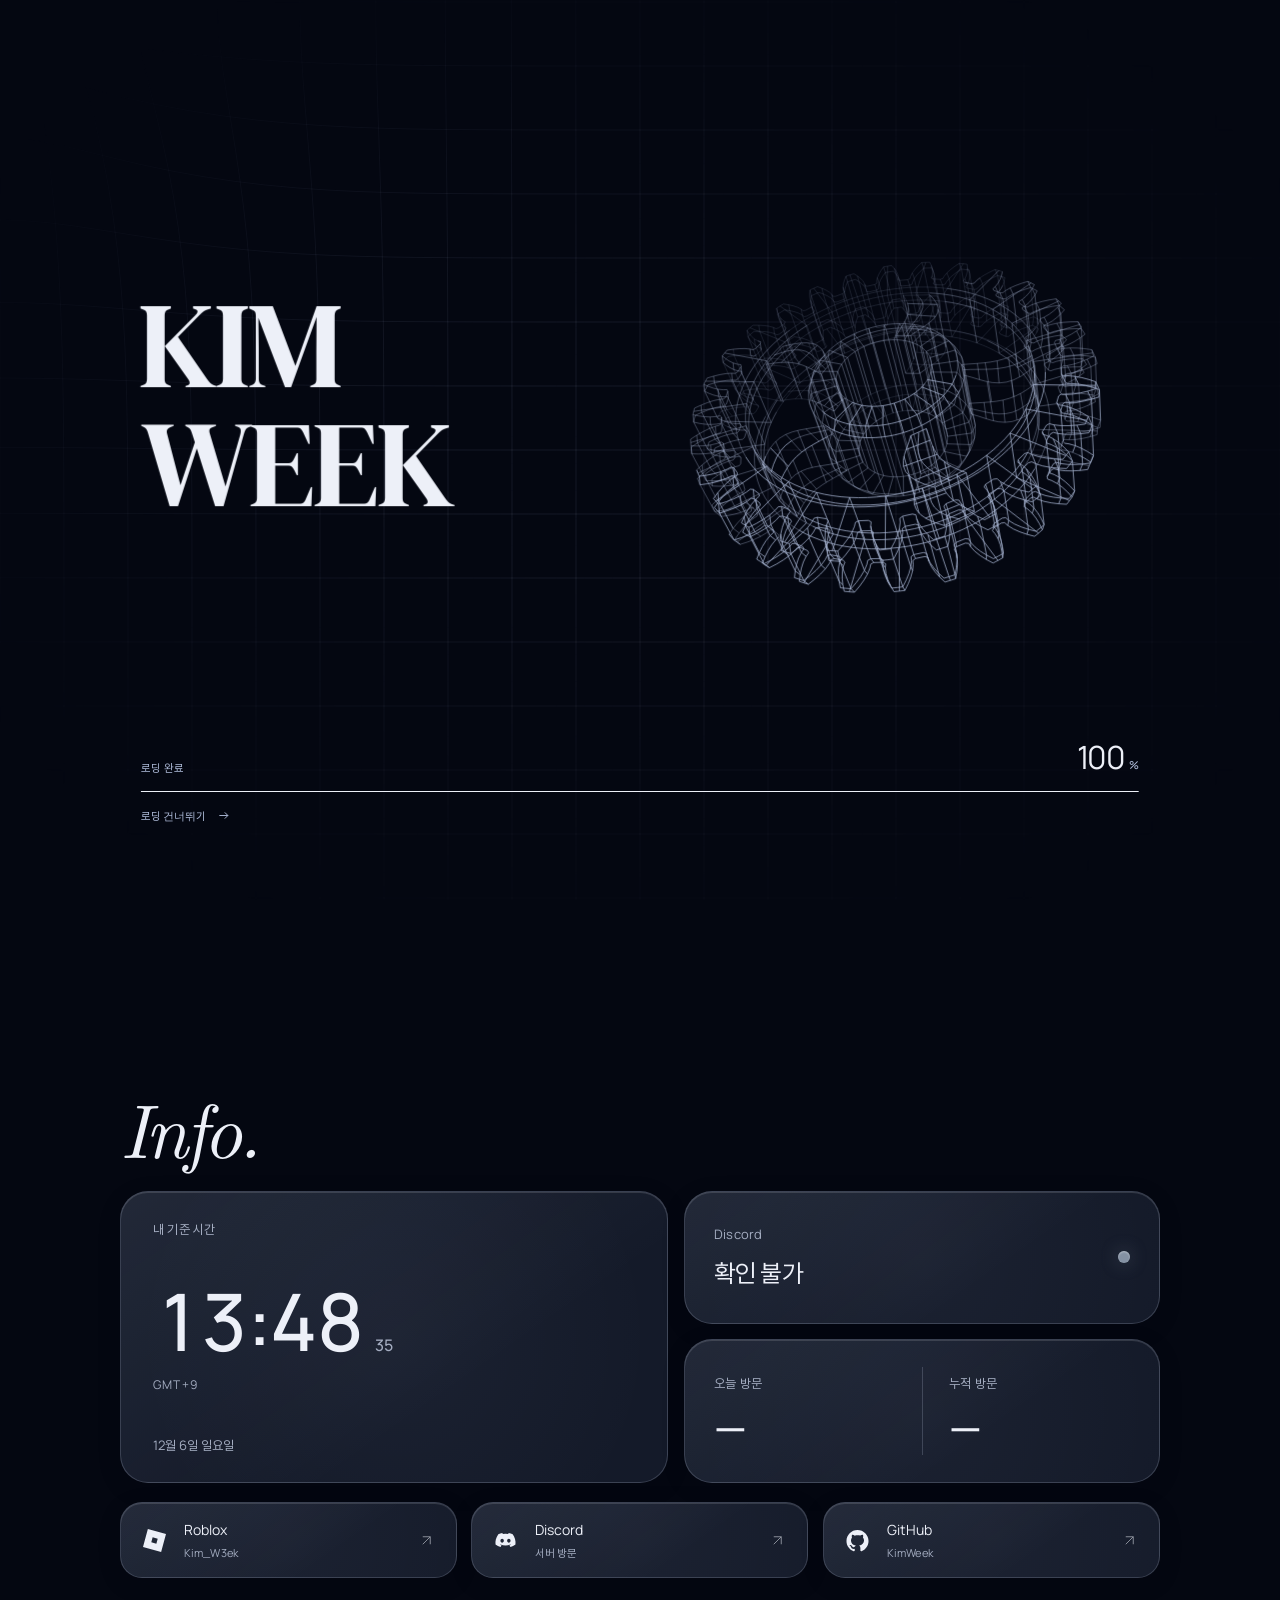
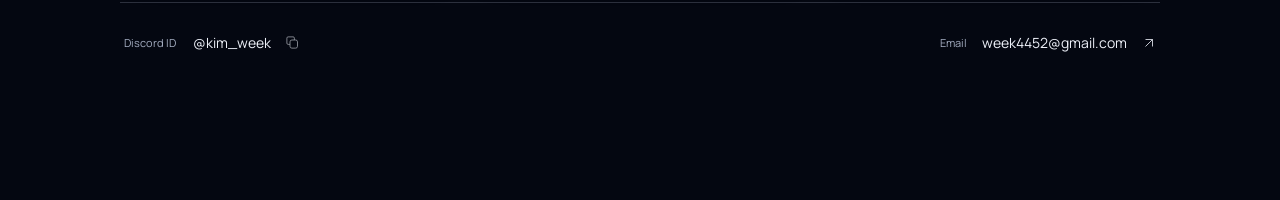
==== commit 930f183c: "Stabilize mobile loading panels, card composition and number visibility Match Sites source 503bdea22" ====
--- a/index.html
+++ b/index.html
@@ -6,7 +6,7 @@
   <meta name="theme-color" content="#030917">
   <meta name="description" content="KIM WEEK — Portfolio">
   <title>Kim Week - TOP</title>
-  <meta name="kimweek-release" content="release-1718d1ce305a">
+  <meta name="kimweek-release" content="release-617daba549d6">
   <script>
     try {
       history.scrollRestoration = "manual";
@@ -25,22 +25,22 @@
       dispatchEvent(new Event("portfolio-intro-abort"));
     }, 10000);
   </script>
-  <link rel="icon" type="image/svg+xml" href="/assets/release-1718d1ce305a/favicon.svg">
-  <link rel="stylesheet" href="/assets/release-1718d1ce305a/lenis.css">
-  <link rel="preload" href="/assets/release-1718d1ce305a/editorial-serif.otf" as="font" type="font/otf" crossorigin>
-  <link rel="preload" href="/assets/release-1718d1ce305a/manrope.woff" as="font" type="font/woff" crossorigin>
-  <link rel="preload" href="/assets/release-1718d1ce305a/dm-serif-display.woff" as="font" type="font/woff" crossorigin>
+  <link rel="icon" type="image/svg+xml" href="/assets/release-617daba549d6/favicon.svg">
+  <link rel="stylesheet" href="/assets/release-617daba549d6/lenis.css">
+  <link rel="preload" href="/assets/release-617daba549d6/editorial-serif.otf" as="font" type="font/otf" crossorigin>
+  <link rel="preload" href="/assets/release-617daba549d6/manrope.woff" as="font" type="font/woff" crossorigin>
+  <link rel="preload" href="/assets/release-617daba549d6/dm-serif-display.woff" as="font" type="font/woff" crossorigin>
   <style>
     @font-face {
       font-family: Editorial Serif;
-      src: url("/assets/release-1718d1ce305a/editorial-serif.otf") format("opentype");
+      src: url("/assets/release-617daba549d6/editorial-serif.otf") format("opentype");
       font-weight: 400;
       font-style: italic;
       font-display: swap;
     }
     @font-face {
       font-family: Editorial Sans;
-      src: url("/assets/release-1718d1ce305a/editorial-sans.otf") format("opentype");
+      src: url("/assets/release-617daba549d6/editorial-sans.otf") format("opentype");
       font-weight: 400;
       font-style: normal;
       font-display: swap;
@@ -450,11 +450,11 @@
       .star-trail { display: none; }
     }
   </style>
-  <link rel="stylesheet" href="/assets/release-1718d1ce305a/info.css">
-  <link rel="stylesheet" href="/assets/release-1718d1ce305a/material.css">
-  <link rel="stylesheet" href="/assets/release-1718d1ce305a/cosmos.css">
-  <link rel="stylesheet" href="/assets/release-1718d1ce305a/intro.css">
-  <link rel="stylesheet" href="/assets/release-1718d1ce305a/poster.css">
+  <link rel="stylesheet" href="/assets/release-617daba549d6/info.css">
+  <link rel="stylesheet" href="/assets/release-617daba549d6/material.css">
+  <link rel="stylesheet" href="/assets/release-617daba549d6/cosmos.css">
+  <link rel="stylesheet" href="/assets/release-617daba549d6/intro.css">
+  <link rel="stylesheet" href="/assets/release-617daba549d6/poster.css">
 </head>
 <body>
   <div class="entry-loader" id="entry-loader" data-phase="loading">
@@ -616,15 +616,15 @@
       try { localStorage.setItem("kw-portfolio-theme", light ? "light" : "dark"); } catch {}
     });
   </script>
-  <script type="module" src="/assets/release-1718d1ce305a/space.js"></script>
-  <script type="module" src="/assets/release-1718d1ce305a/stars.js"></script>
-  <script type="module" src="/assets/release-1718d1ce305a/liquid.js"></script>
-  <script type="module" src="/assets/release-1718d1ce305a/info.js"></script>
-  <script type="module" src="/assets/release-1718d1ce305a/interaction.js"></script>
-  <script type="module" src="/assets/release-1718d1ce305a/typography.js"></script>
-  <script type="module" src="/assets/release-1718d1ce305a/title-motion.js"></script>
-  <script type="module" src="/assets/release-1718d1ce305a/scene.js"></script>
-  <script type="module" src="/assets/release-1718d1ce305a/intro.js"></script>
+  <script type="module" src="/assets/release-617daba549d6/space.js"></script>
+  <script type="module" src="/assets/release-617daba549d6/stars.js"></script>
+  <script type="module" src="/assets/release-617daba549d6/liquid.js"></script>
+  <script type="module" src="/assets/release-617daba549d6/info.js"></script>
+  <script type="module" src="/assets/release-617daba549d6/interaction.js"></script>
+  <script type="module" src="/assets/release-617daba549d6/typography.js"></script>
+  <script type="module" src="/assets/release-617daba549d6/title-motion.js"></script>
+  <script type="module" src="/assets/release-617daba549d6/scene.js"></script>
+  <script type="module" src="/assets/release-617daba549d6/intro.js"></script>
   <script data-goatcounter="https://kimweek.goatcounter.com/count" async src="https://gc.zgo.at/count.js"></script>
 </body>
 </html>
--- a/assets/release-617daba549d6/lenis.css
+++ b/assets/release-617daba549d6/lenis.css
@@ -0,0 +1,26 @@
+html.lenis,
+html.lenis body {
+  height: auto;
+}
+
+.lenis:not(.lenis-autoToggle).lenis-stopped {
+  overflow: clip;
+}
+
+.lenis [data-lenis-prevent],
+.lenis [data-lenis-prevent-wheel],
+.lenis [data-lenis-prevent-touch],
+.lenis [data-lenis-prevent-vertical],
+.lenis [data-lenis-prevent-horizontal] {
+  overscroll-behavior: contain;
+}
+
+.lenis.lenis-smooth iframe {
+  pointer-events: none;
+}
+
+.lenis.lenis-autoToggle {
+  transition-property: overflow;
+  transition-duration: 1ms;
+  transition-behavior: allow-discrete;
+}
--- a/assets/release-617daba549d6/info.css
+++ b/assets/release-617daba549d6/info.css
@@ -0,0 +1,109 @@
+.topbar { padding-top: max(21px, env(safe-area-inset-top)); }
+.brand-icon { transition: transform .4s ease; }
+.page[data-view="info"] .brand-icon { transform: rotate(90deg); }
+.page[data-view="info"] .type-face { animation-play-state: paused; }
+.scroll-cue {
+  position: absolute;
+  bottom: max(24px, env(safe-area-inset-bottom));
+  left: 50%;
+  display: grid;
+  place-items: center;
+  width: 44px;
+  height: 44px;
+  padding: 0;
+  border: 0;
+  background: transparent;
+  color: var(--accent);
+  transform: translateX(-50%);
+  cursor: pointer;
+  opacity: .65;
+}
+.scroll-cue svg { width: 20px; height: 20px; }
+.info-scene {
+  position: relative;
+  width: 100%;
+  min-height: 100svh;
+  min-height: 100dvh;
+  overflow: visible;
+  padding: max(108px, calc(env(safe-area-inset-top) + 88px)) var(--gutter) max(36px, env(safe-area-inset-bottom));
+  color: var(--ink);
+  font-family: Arial, "Apple SD Gothic Neo", "Malgun Gothic", sans-serif;
+  -webkit-overflow-scrolling: touch;
+}
+.info-content { width: min(100%, 1020px); margin: 0 auto; }
+.info-heading {
+  margin: 0 0 24px;
+  font-family: "Editorial Serif", Georgia, serif;
+  font-size: clamp(48px, 5.5vw, 76px);
+  font-weight: 400;
+  font-style: italic;
+  line-height: 1;
+  letter-spacing: -.06em;
+}
+.info-board { display: grid; grid-template-columns: 1.15fr 1fr; gap: 14px; }
+.info-panel {
+  position: relative;
+  min-width: 0;
+  border: 1px solid rgba(198, 221, 255, .16);
+  border-radius: 26px;
+  background: linear-gradient(135deg, rgba(180, 211, 255, .065), rgba(79, 126, 184, .025)), rgba(4, 13, 28, .30);
+  -webkit-backdrop-filter: blur(14px) saturate(125%);
+  backdrop-filter: blur(14px) saturate(125%);
+  box-shadow: inset 0 1px 0 rgba(235, 246, 255, .07), 0 12px 40px rgba(0, 4, 14, .08);
+}
+.info-label { display: block; font-size: 11px; font-weight: 400; letter-spacing: .03em; opacity: .57; }
+.time-panel { grid-row: span 2; padding: 28px 32px; display: flex; flex-direction: column; justify-content: space-between; min-height: 260px; }
+.clock-button { display: block; width: fit-content; max-width: 100%; padding: 12px 0 0; border: 0; background: transparent; color: inherit; text-align: left; cursor: pointer; font-family: inherit; }
+.clock-main { display: flex; align-items: baseline; gap: 10px; white-space: nowrap; }
+.clock-value { font-family: "Editorial Sans", Arial, sans-serif; font-size: clamp(54px, 7vw, 90px); line-height: 1; font-weight: 400; font-variant-numeric: tabular-nums; letter-spacing: -.065em; }
+.clock-period { margin-right: 8px; font-size: 13px; letter-spacing: 0; opacity: .55; }
+.clock-seconds { font-size: 16px; font-variant-numeric: tabular-nums; opacity: .4; }
+.clock-meta { display: block; margin-top: 14px; font-size: 10px; letter-spacing: .12em; opacity: .5; }
+.clock-date { margin-top: 28px; font-size: 12px; opacity: .6; }
+.presence-panel { padding: 25px 28px; display: flex; align-items: center; justify-content: space-between; gap: 12px; }
+.presence-word { margin-top: 9px; font-size: 23px; font-weight: 400; letter-spacing: -.045em; }
+.status-orb { --status-color: #8491a3; flex: 0 0 auto; width: 11px; height: 11px; border-radius: 50%; background: var(--status-color); box-shadow: 0 0 18px color-mix(in srgb, var(--status-color) 40%, transparent), inset 0 1px 2px rgba(255, 255, 255, .4); }
+.status-orb[data-status="online"] { --status-color: #53d595; }
+.status-orb[data-status="idle"] { --status-color: #e6b467; }
+.status-orb[data-status="dnd"] { --status-color: #ed737c; }
+.visits-panel { display: grid; grid-template-columns: minmax(0,1fr) minmax(0,1fr); align-items: center; padding: 25px 28px; gap: 0; }
+.visits-panel.glass-panel::before { content: ''; position: absolute; left: 50%; top: 27px; bottom: 27px; width: 1px; background: var(--glass-border); pointer-events: none; }
+.visit-item { min-width: 0; padding-inline: 0 18px; }
+.visit-item + .visit-item { padding-inline: 27px 0; }
+.visit-value { display: block; margin-top: 12px; font-family: "Editorial Sans", Arial, sans-serif; font-size: clamp(28px, 3.2vw, 40px); font-weight: 400; font-variant-numeric: tabular-nums; letter-spacing: -.045em; }
+.info-links { grid-column: 1 / -1; display: flex; flex-wrap: wrap; gap: 10px; padding-top: 5px; }
+.info-link { display: flex; align-items: center; justify-content: space-between; gap: 26px; min-height: 53px; padding: 0 20px; color: var(--ink); text-decoration: none; font-size: 12px; flex: 1; }
+.info-link svg, .copy-id svg { flex: 0 0 auto; width: 15px; height: 15px; opacity: .6; }
+.info-contacts { display: flex; flex-wrap: wrap; align-items: center; justify-content: space-between; gap: 16px 28px; margin-top: 26px; padding: 0 4px; }
+.copy-id { display: flex; align-items: center; gap: 14px; padding: 9px 0; border: 0; background: none; color: var(--ink); font: inherit; font-size: 13px; cursor: pointer; }
+.copy-id .contact-kind { margin-right: 3px; font-size: 10px; opacity: .45; }
+.contact-email { color: var(--ink); font-size: 13px; text-decoration: none; opacity: .75; overflow-wrap: anywhere; }
+.copy-notice { position: fixed; z-index: 10; bottom: max(28px, env(safe-area-inset-bottom)); left: 50%; padding: 11px 18px; border: 1px solid var(--glass-border); border-radius: 999px; background: var(--bg); color: var(--ink); font: 12px Arial, sans-serif; opacity: 0; transform: translate(-50%, 8px); pointer-events: none; transition: opacity .2s, transform .2s; }
+.copy-notice.is-visible { opacity: 1; transform: translate(-50%, 0); }
+body[data-theme="light"] .info-panel { border-color: rgba(255, 255, 255, .56); background: linear-gradient(135deg, rgba(255, 255, 255, .34), rgba(255, 255, 255, .1)), rgba(218, 233, 248, .44); box-shadow: inset 0 1px 0 rgba(255, 255, 255, .4), 0 12px 40px rgba(32, 65, 99, .03); }
+@media (min-height: 860px) and (min-width: 701px) { .info-scene { display: flex; align-items: center; } .info-content { padding-bottom: 20px; } }
+@media (max-width: 700px) {
+  .info-scene { padding-top: max(94px, calc(env(safe-area-inset-top) + 78px)); }
+  .info-heading { margin-bottom: 20px; }
+  .info-board { gap: 11px; }
+  .time-panel { grid-column: 1 / -1; grid-row: auto; min-height: 208px; padding: 24px; }
+  .clock-value { font-size: clamp(52px, 16vw, 78px); }
+  .clock-date { margin-top: 22px; }
+  .presence-panel { grid-column: 1 / -1; padding: 20px 24px; }
+  .presence-word { font-size: 21px; }
+  .visits-panel { grid-column: 1 / -1; padding: 23px 24px; }
+  .visit-value { font-size: 34px; }
+  .info-link { min-width: 130px; padding-inline: 17px; gap: 16px; }
+  .info-contacts { margin-top: 20px; }
+}
+@media (max-height: 600px) and (min-width: 701px) {
+  .info-scene { padding-top: 88px; padding-bottom: 24px; }
+  .info-heading { font-size: 46px; margin-bottom: 18px; }
+  .time-panel { min-height: 208px; padding: 22px 26px; }
+  .presence-panel, .visits-panel { padding: 18px 24px; }
+  .clock-value { font-size: 64px; }
+  .info-contacts { margin-top: 14px; }
+}
+@media (max-width: 450px) { .info-links { flex-direction: column; } .info-link { flex: auto; } }
+@media (max-width: 350px) { .info-heading { font-size: 45px; } .clock-value { font-size: 49px; } }
+@media (prefers-reduced-motion: reduce) { .scene-track { transition: none; } .page.is-transitioning .sky { animation: none; } }
--- a/assets/release-617daba549d6/material.css
+++ b/assets/release-617daba549d6/material.css
@@ -0,0 +1,107 @@
+@font-face { font-family: Manrope; src: url('./manrope.woff') format('woff'); font-weight: 200 800; font-display: swap; }
+@font-face { font-family: Pretendard; src: url('./pretendard-ko.woff2') format('woff2'); font-weight: 400; font-display: swap; }
+:root { --muted: #a8b8ce; --surface: #101e32; }
+body { font-family: Manrope, Pretendard, 'Apple SD Gothic Neo', sans-serif; }
+body[data-theme='light'] {
+  --bg: #f5f4f0; --ink: #202a37; --accent: #64778e; --muted: #596779; --surface: #fcfbf8;
+  --nebula: rgba(134,151,172,.12); --nebula-edge: rgba(179,174,158,.13);
+  --glass-border: rgba(48,64,83,.17); --type-top: #263748; --type-middle: #516779; --type-bottom: #293e52;
+  --type-blue-top: #506b83; --type-blue-bottom: #29465f; --solid-front: #7e94a6; --solid-back: #364a5d;
+}
+.universe { position: fixed; inset: 0; z-index: -1; overflow: hidden; pointer-events: none; background: var(--bg); }
+.atmosphere { top: -40vh; bottom: auto; height: 400vh; animation: none; transform: translateY(calc(var(--scroll-y,0px) * -.4)); }
+.atmosphere::after { filter: none; }
+.sky canvas { display: block; width: 100%; height: 100%; }
+.topbar { position: fixed; }
+.glass,.glass-panel {
+  isolation: isolate; overflow: hidden; transform: none;
+  border-color: rgba(191,217,249,.22);
+  background: linear-gradient(145deg,rgba(214,233,255,.07),transparent 65%),var(--surface);
+  -webkit-backdrop-filter: none; backdrop-filter: none;
+  box-shadow: inset 0 1px 0 rgba(255,255,255,.13),0 6px 24px rgba(0,4,14,.12);
+}
+.topbar .glass { background: linear-gradient(135deg,rgba(213,234,255,.1),rgba(16,30,50,.82)); -webkit-backdrop-filter: blur(7px); backdrop-filter: blur(7px); }
+.glass::before,.glass-panel::before { content: none; }
+.glass::after,.glass-panel::after { content: ''; position: absolute; inset: 0; border-radius: inherit; pointer-events: none; background: linear-gradient(130deg,rgba(255,255,255,.07),transparent 40%); opacity: 1; z-index: -1; }
+.section-nav { position: relative; pointer-events: auto; }
+.brand { min-width: 124px; justify-content: flex-start; padding-inline: 15px; gap: 11px; border-radius: 15px; }
+.document-icon { flex: 0 0 auto; width: 17px; height: 20px; color: var(--accent); }
+.chapter-label { min-width: 34px; max-width: 120px; overflow: hidden; text-overflow: ellipsis; white-space: nowrap; text-align: left; font: 500 11px/1 Manrope,sans-serif; letter-spacing: .09em; }
+.index-chevron { width: 13px; height: 13px; margin-left: auto; opacity: .65; transition: transform .2s; }
+.brand[aria-expanded='true'] .index-chevron { transform: rotate(180deg); }
+.toc-sheet { position: absolute; top: calc(100% + 11px); left: 0; width: min(250px,calc(100vw - var(--gutter) * 2)); max-height: calc(100dvh - 108px); overflow-y: auto; padding: 17px 9px 9px; border: 1px solid var(--glass-border); border-radius: 17px; background: var(--surface); color: var(--ink); box-shadow: inset 0 1px 0 #ffffff12,0 12px 35px #0004; transform-origin: 24px 0; }
+.toc-sheet[hidden] { display: none; }
+.toc-caption { margin: 0 12px 13px; padding-bottom: 12px; border-bottom: 1px solid var(--glass-border); color: var(--muted); font-size: 12px; letter-spacing: .025em; }
+.toc-list { list-style: none; margin: 0; padding: 0; counter-reset: chapter; }
+.toc-list > li { counter-increment: chapter; }
+.toc-link { display: flex; align-items: center; gap: 15px; min-height: 47px; padding: 0 12px; border-radius: 9px; text-decoration: none; color: var(--muted); font: 500 12px/1 Manrope,sans-serif; letter-spacing: .07em; transition: background .15s,color .15s; }
+.toc-number { width: 18px; font-size: 10px; font-variant-numeric: tabular-nums; opacity: .65; }
+.toc-number::before { content: counter(chapter,decimal-leading-zero); }
+.toc-marker { width: 4px; height: 4px; border-radius: 50%; margin-left: auto; background: currentColor; opacity: 0; }
+.toc-link[aria-current='location'] { color: var(--ink); background: color-mix(in srgb,var(--accent) 12%,transparent); }
+.toc-link[aria-current='location'] .toc-marker { opacity: .85; }
+.toc-link:hover,.toc-link:focus-visible { color: var(--ink); background: color-mix(in srgb,var(--accent) 18%,transparent); }
+body[data-theme='light'] .toc-sheet { box-shadow: inset 0 1px 0 #fff,0 12px 35px #202a371a; }
+.theme-knob { width: calc((100% - 8px) / 2); transform: translate3d(var(--knob-x,47px),0,0) scale(var(--knob-sx,1),var(--knob-sy,1)); background: linear-gradient(145deg,rgba(240,250,255,.27),rgba(176,213,251,.09)); box-shadow: inset 0 1px 1px rgba(255,255,255,.55),0 2px 7px rgba(0,5,15,.18); }
+.name-first { font-family: Manrope,sans-serif; font-weight: 400; }
+.type-face { animation: none !important; }
+.type-slice { -webkit-text-stroke-width: .75px; }
+.info-scene { font-family: Manrope,Pretendard,'Apple SD Gothic Neo',sans-serif; }
+.info-content { width: min(100%,1040px); }
+.info-heading { font-size: clamp(56px,6vw,84px); margin-bottom: 26px; text-shadow: none; }
+.info-board { gap: 16px; }
+.info-panel { border-radius: 28px; }
+.time-panel { display: grid; grid-template-rows: auto 1fr auto; gap: 0; min-height: 292px; padding: 28px 32px; }
+.time-heading { position: relative; display: flex; align-items: center; }
+.info-label { font-size: 13px; color: var(--muted); letter-spacing: .015em; opacity: 1; }
+.clock-button { position: relative; align-self: center; width: 100%; margin: 25px 0; padding: 0; }
+.clock-main { --clock-size: clamp(54px,6.2vw,84px); gap: 0; align-items: baseline; }
+.clock-value { display: inline-flex; font: 500 var(--clock-size)/1 Manrope,sans-serif; letter-spacing: -.035em; }
+.clock-seconds { display: inline-flex; margin-left: 12px; font: 500 16px/1 Manrope,sans-serif; color: var(--muted); opacity: 1; transform: none; }
+.clock-period { display: inline-block; flex: 0 0 auto; width: 0; margin: 0; overflow: hidden; color: var(--muted); font-size: 12px; white-space: nowrap; opacity: 0; transform: translateX(-8px); transition: width 500ms cubic-bezier(.22,1,.36,1),margin-right 500ms,opacity 300ms,transform 500ms; }
+.page[data-clock='12'] .clock-period { width: 2em; margin-right: 10px; opacity: 1; transform: none; }
+.clock-meta { margin-top: 16px; font-size: 12px; letter-spacing: .1em; opacity: 1; color: var(--muted); }
+.clock-date { position: relative; margin: 0; font-size: 13px; opacity: 1; color: var(--muted); }
+.digit-slot { display: inline-block; width: .59em; height: 1em; overflow: hidden; vertical-align: top; }
+.digit-strip { display: flex; flex-direction: column; transition: transform 650ms cubic-bezier(.2,.85,.2,1); }
+.digit-strip > span { display: block; flex: 0 0 1em; height: 1em; line-height: 1em; text-align: center; }
+.reel-separator { display: inline-block; min-width: .23em; line-height: 1em; text-align: center; }
+.clock-orbit { display: none; }
+.presence-panel { padding: 26px 29px; }
+.presence-word { font-size: 25px; margin-top: 12px; letter-spacing: -.035em; }
+.status-orb { width: 12px; height: 12px; }
+.visits-panel { padding: 27px 29px; }
+.visit-value { display: flex; font: 500 clamp(30px,3.5vw,42px)/1 Manrope,sans-serif; margin-top: 14px; letter-spacing: -.035em; }
+.info-links { gap: 14px; padding-top: 3px; }
+.info-link { min-height: 76px; border-radius: 22px; padding: 14px 22px; gap: 18px; font-size: 14px; transition: border-color .2s,transform .2s; }
+.info-link:hover,.info-link:focus-visible { border-color: var(--accent); transform: translateY(-3px); }
+.info-link .link-mark { width: 23px; height: 23px; flex: 0 0 23px; opacity: .9; }
+.roblox-mark { display: block; border: 7px solid currentColor; transform: rotate(18deg); }
+.link-copy { display: flex; flex-direction: column; gap: 6px; flex: 1; }
+.link-copy small { font-size: 11px; color: var(--muted); letter-spacing: .01em; }
+.link-arrow { transition: transform .3s; }
+.info-link:hover .link-arrow { transform: translate(3px,-3px); }
+.info-contacts { margin-top: 24px; padding-top: 19px; border-top: 1px solid var(--glass-border); }
+.copy-id,.contact-email { min-height: 42px; font-size: 14px; }
+.contact-email { display: flex; align-items: center; gap: 15px; opacity: 1; }
+.contact-kind,.copy-id .contact-kind { font-size: 11px; color: var(--muted); opacity: 1; }
+.contact-email svg { width: 14px; height: 14px; }
+.copy-notice { background: var(--surface); font-family: inherit; box-shadow: 0 6px 25px #0002; }
+body[data-theme='light'] .glass,body[data-theme='light'] .glass-panel { background: linear-gradient(145deg,#ffffff70,transparent),var(--surface); border-color: var(--glass-border); box-shadow: inset 0 1px 0 #fff,0 6px 24px #28364908; }
+body[data-theme='light'] .topbar .glass { background: linear-gradient(135deg,#ffffffb3,#efeee8bf); }
+body[data-theme='light'] .theme-knob { background: linear-gradient(145deg,#fff,#dddfe1b3); box-shadow: inset 0 1px 1px #fff,0 2px 7px #1b253427; }
+@media(max-width:700px) {
+  .brand { min-width: 118px; padding-inline: 13px; gap: 10px; }
+  .info-heading { font-size: 64px; margin-bottom: 23px; }
+  .info-board { gap: 13px; }
+  .time-panel { padding: 24px; min-height: 253px; }
+  .clock-main { --clock-size: clamp(47px,14vw,76px); }
+  .presence-panel,.visits-panel { padding: 24px; }
+  .visit-value { font-size: 36px; }
+  .info-link { min-height: 70px; padding-inline: 21px; }
+  .info-contacts { gap: 2px 20px; margin-top: 21px; padding-top: 14px; }
+}
+@media(max-width:350px) { .time-panel,.presence-panel,.visits-panel { padding-inline: 19px; } .contact-email { gap: 9px; font-size: 12px; } .clock-main { --clock-size: 44px; } .clock-period { font-size: 10px; } .clock-seconds { margin-left: 7px; font-size: 12px; } }
+@media(max-height:650px) and (min-width:701px) { .info-heading { font-size: 54px; margin-bottom: 20px; } .time-panel { min-height: 250px; padding: 23px 28px; } .clock-main { --clock-size: 68px; } .info-scene { padding-top: 95px; } }
+@media(prefers-reduced-motion:reduce) { .digit-strip,.morph-char,.brand-icon,.clock-period { transition: none !important; } .info-link:hover { transform: none; } }
+@media(prefers-contrast:more) { .glass,.glass-panel { border-color: var(--ink); background: var(--bg); } }
--- a/assets/release-617daba549d6/cosmos.css
+++ b/assets/release-617daba549d6/cosmos.css
@@ -0,0 +1,13 @@
+.info-content{transform:perspective(1500px) translate3d(var(--info-x,0px),var(--info-y,0px),0) rotateX(calc(var(--info-tilt-y,0)*-6deg)) rotateY(calc(var(--info-tilt-x,0)*8deg));transform-origin:center}
+.info-panel,.info-link{--card-x:0;--card-y:0;--spot-x:50%;--spot-y:50%;transform:perspective(1000px) rotateX(calc(var(--card-y)*-4deg)) rotateY(calc(var(--card-x)*4deg));transform-origin:center;backface-visibility:hidden}
+.info-link:hover,.info-link:focus-visible{transform:perspective(1000px) rotateX(calc(var(--card-y)*-4deg)) rotateY(calc(var(--card-x)*4deg)) translateY(-2px)}
+.info-panel::after,.info-link::after{background:radial-gradient(420px circle at var(--spot-x) var(--spot-y),#acd4ff16,transparent 62%);opacity:.45;transition:opacity .25s;z-index:0}
+.info-panel.is-pointed::after,.info-link.is-pointed::after{opacity:1}
+.info-panel.is-pointed,.info-link.is-pointed{border-color:#afcffb55}
+.info-panel>*{position:relative;z-index:1}
+.info-link>*{position:relative;z-index:1}
+.info-link .link-mark{opacity:1}
+.roblox-mark{border:0;transform:none}
+body[data-theme='light'] .info-panel::after,body[data-theme='light'] .info-link::after{background:radial-gradient(420px circle at var(--spot-x) var(--spot-y),#7799c51d,transparent 62%)}
+body[data-theme='light'] .info-panel.is-pointed,body[data-theme='light'] .info-link.is-pointed{border-color:#637d9f77}
+@media(prefers-reduced-motion:reduce),(pointer:coarse){.info-content,.info-panel,.info-link,.info-link:hover,.info-link:focus-visible{transform:none}.info-panel::after,.info-link::after{transition:none}}
--- a/assets/release-617daba549d6/intro.css
+++ b/assets/release-617daba549d6/intro.css
@@ -0,0 +1,37 @@
+.entry-loader{display:none;--flat-paper:#030917;--flat-ink:#e7f0ff;--wire-ink:#a8c7ef;--intro-rule:#b6d2f52e;--intro-grid:#91b2e00b;--flat-ease:cubic-bezier(.76,0,.24,1);--intro-width:min(1040px,78vw);position:fixed;inset:0;z-index:100;isolation:isolate;font-family:Manrope,Pretendard,sans-serif;color:var(--flat-ink)}
+html.is-loading .entry-loader{display:block}
+html.is-loading,html.is-loading body{overflow:hidden;overscroll-behavior:none}
+html.is-loading body{touch-action:none}
+html.is-loading .page{pointer-events:none}
+.intro-dimmer{position:absolute;inset:0;z-index:0;background:#000;opacity:.94;transition:opacity 1200ms cubic-bezier(.4,0,.3,1) 100ms}
+.flat-panel{position:absolute;inset:0;z-index:1;will-change:transform;transition:transform 1200ms var(--flat-ease)}
+.flat-panel-left{clip-path:inset(0 50% 0 0)}.flat-panel-right{clip-path:inset(0 0 0 50%)}
+.flat-visual{position:absolute;inset:0;overflow:hidden;background:var(--flat-paper)}
+.flat-grid{position:absolute;inset:0;display:block;width:100%;height:100%;pointer-events:none;mask-image:radial-gradient(ellipse at center,#000 20%,transparent 85%)}
+.flat-composition{position:absolute;left:50%;top:45%;width:var(--intro-width);display:grid;grid-template-columns:1fr 1.12fr;align-items:center;gap:clamp(36px,5vw,84px);transform:translate(-50%,-50%)}
+.flat-heading{display:flex;min-width:0;flex-direction:column;align-items:flex-start;gap:.035em;margin:0;font-size:clamp(86px,9.5vw,154px);font-weight:350;letter-spacing:-.08em;line-height:.94}
+.flat-heading>span{display:block;animation:flat-type-arrive 700ms cubic-bezier(.16,1,.3,1) both}
+.flat-heading>span:last-child{padding-right:.13em;font-family:'Editorial Serif',Georgia,serif;font-weight:400;font-style:italic;letter-spacing:-.055em;animation-delay:80ms}
+.flat-wireframe{display:block;min-width:0;width:100%;height:auto;aspect-ratio:1;animation:flat-wire-arrive 900ms cubic-bezier(.16,1,.3,1) both}
+.flat-progress{position:absolute;left:50%;bottom:max(12vh,84px);width:var(--intro-width);transform:translateX(-50%)}
+.flat-readout{display:flex;align-items:baseline;justify-content:space-between;gap:24px;margin-bottom:19px;font-variant-numeric:tabular-nums}
+.flat-state{font-size:11px;letter-spacing:.025em;color:var(--wire-ink)}
+.flat-count{display:flex;align-items:baseline;gap:5px;font-size:32px;font-weight:400;letter-spacing:-.045em;line-height:1}
+.flat-count [data-intro-value]{min-width:1.9em;text-align:right}
+.flat-percent{font-size:11px;font-weight:500;letter-spacing:0;color:var(--wire-ink)}
+.flat-meter{height:1px;background:var(--intro-rule);overflow:hidden}
+.flat-meter-fill{height:100%;background:var(--flat-ink);transform:scaleX(0);transform-origin:left}
+.intro-skip{position:absolute;z-index:3;right:max(28px,env(safe-area-inset-right));bottom:max(14px,env(safe-area-inset-bottom));display:flex;align-items:center;gap:10px;min-height:44px;padding:10px 0 10px 12px;background:none;border:0;color:var(--wire-ink);font:11px Manrope,Pretendard,sans-serif;cursor:pointer;transition:opacity 240ms}
+.intro-skip svg{width:15px;height:15px}.intro-skip:focus-visible{outline:1px solid currentColor;outline-offset:5px}
+.intro-accessible{position:absolute;width:1px;height:1px;padding:0;border:0;overflow:hidden;clip-path:inset(50%);white-space:nowrap}
+.entry-loader[data-phase='opening'] .flat-panel-left{transform:translate3d(-102%,0,0)}
+.entry-loader[data-phase='opening'] .flat-panel-right{transform:translate3d(102%,0,0)}
+.entry-loader[data-phase='opening'] .intro-dimmer,.entry-loader[data-phase='opening'] .intro-skip{opacity:0;pointer-events:none}
+body[data-theme='light'] .entry-loader{--flat-paper:#f5f4f0;--flat-ink:#202a37;--wire-ink:#526d8a;--intro-rule:#263e6025;--intro-grid:#263e6009}
+@keyframes flat-type-arrive{from{transform:translate3d(0,14px,0);opacity:0}to{transform:translate3d(0,0,0);opacity:1}}
+@keyframes flat-wire-arrive{from{transform:translate3d(0,8px,0) scale(.98);opacity:0}to{transform:translate3d(0,0,0) scale(1);opacity:1}}
+@media(min-width:2200px){.entry-loader{--intro-width:min(1280px,70vw)}.flat-heading{font-size:174px}}
+@media(max-width:640px) and (min-height:501px){.entry-loader{--intro-width:80vw}.flat-composition{top:43%;grid-template-columns:1fr;justify-items:center;gap:22px}.flat-wireframe{grid-row:1;width:min(65vw,290px)}.flat-heading{flex-direction:row;align-items:baseline;gap:.22em;font-size:clamp(39px,11.4vw,68px);letter-spacing:-.07em}.flat-heading>span:last-child{padding-right:.06em}.flat-progress{bottom:max(13vh,86px)}.flat-count{font-size:28px}.flat-readout{margin-bottom:17px}.intro-skip{right:24px}}
+@media(max-height:500px){.entry-loader{--intro-width:80vw}.flat-composition{top:42%;grid-template-columns:1fr 1fr;gap:6vw}.flat-heading{font-size:min(11vw,23vh)}.flat-wireframe{width:min(36vw,61vh);justify-self:end}.flat-progress{bottom:60px}.flat-readout{margin-bottom:12px}.flat-count{font-size:25px}.intro-skip{bottom:4px;right:24px}}
+@media(max-height:300px){.flat-composition{top:37%}.flat-heading{font-size:min(10vw,23vh)}.flat-wireframe{width:49vh}.flat-progress{bottom:43px}.flat-readout{margin-bottom:8px}.flat-state,.flat-percent,.intro-skip{font-size:10px}.flat-count{font-size:21px}.intro-skip{min-height:34px;bottom:0}}
+@media(prefers-reduced-motion:reduce){.entry-loader *{animation:none!important;transition:none!important}.flat-panel{will-change:auto}}
--- a/assets/release-617daba549d6/poster.css
+++ b/assets/release-617daba549d6/poster.css
@@ -0,0 +1,72 @@
+@font-face{font-family:'DM Serif Display';src:url('./dm-serif-display.woff') format('woff');font-weight:400;font-style:normal;font-display:swap}
+:root{
+  --bg:#040711;--ink:#edf0f8;--accent:#b5bfd6;--muted:#a4adc1;--surface:#141a29;
+  --star:#d9deed;--star-bright:#f5f6ff;--star-cool:#c3cde7;--star-warm:#d7cbd7;
+  --nebula:rgba(57,72,133,.12);--nebula-edge:rgba(91,62,100,.07);
+  --glass-border:rgba(205,212,238,.20);--glass-highlight:rgba(237,240,255,.23);
+  --type-top:#f7f8ff;--type-middle:#d5dbe9;--type-bottom:#8e9db9;
+  --type-blue-top:#dbe1f4;--type-blue-bottom:#8395b7;--type-sheen:rgba(245,247,255,.72);
+  --solid-front:#acb9d3;--solid-back:#313c5a;
+}
+body[data-theme='light']{
+  --bg:#dde4ee;--ink:#1c2b45;--accent:#4f668c;--muted:#536682;--surface:#f6f8fd;
+  --star:#41577d;--star-bright:#1f355d;--star-cool:#536c96;--star-warm:#756884;--star-strength:1.75;
+  --nebula:rgba(75,101,148,.07);--nebula-edge:rgba(102,97,144,.04);
+  --glass-border:rgba(69,91,126,.22);--type-top:#213252;--type-middle:#50698d;--type-bottom:#253a60;
+  --type-blue-top:#667fa6;--type-blue-bottom:#304b75;--solid-front:#a0aec8;--solid-back:#415879;
+  --type-sheen:rgba(255,255,255,.5);
+}
+.name-first,.name-second,.flat-heading>span{font-family:'DM Serif Display',Georgia,serif;font-weight:400;font-style:normal;letter-spacing:-.035em}
+.name-first{padding:0;line-height:.88}
+.name-second{padding:0;line-height:.94}
+.flat-heading>span{margin-left:var(--intro-ink-offset,0px)}
+.flat-heading>span:first-child{--intro-ink-offset:-.022em}
+.flat-heading>span:last-child{--intro-ink-offset:-.004em;padding-right:0;font-family:'DM Serif Display',Georgia,serif;font-weight:400;font-style:normal;letter-spacing:-.035em}
+.sky-distant{z-index:-4}
+.name-first .type-face,.name-second .type-face{
+  background-image:linear-gradient(112deg,transparent 34%,var(--type-sheen) 49%,transparent 63%),linear-gradient(165deg,var(--type-top),var(--type-middle) 52%,var(--type-top) 64%,var(--type-bottom));
+  background-size:260% 100%,100% 100%;background-position:calc(50% + var(--title-x,0)*65%) 0,0 0;text-shadow:none;
+}
+.topbar .glass{background:linear-gradient(135deg,#d6dff714,#141a29d1)}
+.theme-knob{background:linear-gradient(145deg,#e3e9ff3d,#b0bddd17)}
+.glass,.glass-panel{border-color:var(--glass-border)}
+.info-panel::after,.info-link::after{background:radial-gradient(420px circle at var(--spot-x) var(--spot-y),#d0dbff16,transparent 62%)}
+.info-panel.is-pointed,.info-link.is-pointed{border-color:#c5cfee55}
+.entry-loader{--flat-paper:#040711;--flat-ink:#edf0f8;--wire-ink:#b0bddb;--intro-rule:#b0bddb33;--intro-gap:18px;--intro-bottom:max(12vh,84px);--skip-height:44px}
+.flat-progress{bottom:var(--intro-bottom)}
+.flat-readout{align-items:flex-end;margin-bottom:var(--intro-gap)}
+.flat-state{font-size:11px;line-height:1}
+.intro-skip{left:calc((100% - var(--intro-width))/2);right:auto;bottom:calc(var(--intro-bottom) - var(--intro-gap) - var(--skip-height));height:var(--skip-height);min-height:0;align-items:flex-start;justify-content:flex-start;padding:0;gap:11px;font-size:11px;line-height:1;color:var(--wire-ink)}
+.intro-skip>span{display:block;line-height:1}
+.intro-skip svg{width:14px;height:14px;transform:translateY(-1.5px)}
+body[data-theme='light'] .topbar .glass{background:linear-gradient(135deg,#ffffffc9,#dbe4f1c7)}
+body[data-theme='light'] .theme-knob{background:linear-gradient(145deg,#ffffff,#cad6e9b3)}
+body[data-theme='light'] .entry-loader{--flat-paper:#e3e9f2;--flat-ink:#1c2b45;--wire-ink:#526c97;--intro-rule:#526c9744}
+.presence-word{display:inline-block}
+.status-orb{transition:background-color 280ms ease,box-shadow 280ms ease}
+@media(prefers-reduced-motion:reduce){.status-orb{transition:none}}
+@media(max-width:700px){.entry-loader{--intro-bottom:max(13vh,86px)}}
+@media(max-width:640px) and (min-height:501px){.flat-heading{gap:.4em}.flat-state,.intro-skip{font-size:10px}}
+@media(max-height:500px){.entry-loader{--intro-bottom:64px;--intro-gap:14px}}
+@media(max-height:300px){.entry-loader{--intro-bottom:60px;--intro-gap:11px;--skip-height:34px}.flat-composition{top:32%}}
+.topbar,.info-scene{padding-left:max(var(--gutter),env(safe-area-inset-left));padding-right:max(var(--gutter),env(safe-area-inset-right))}
+@media(max-width:700px){.copy-id,.contact-email{min-height:44px}}
+@media(hover:none),(pointer:coarse){.name{transform:none}.hero{touch-action:pan-y pinch-zoom}}
+@media(hover:none),(pointer:coarse){.universe{inset:0 0 auto;height:100vh;height:100lvh}.hero{height:100vh;height:100svh}.info-scene{min-height:100vh;min-height:100svh}}
+@media(hover:none),(pointer:coarse){
+  .info-content,.info-panel,.info-link,.info-link:hover,.info-link:focus-visible{transform:none!important;transform-style:flat;backface-visibility:visible;will-change:auto}
+  .info-panel>*,.info-link>*{z-index:auto;backface-visibility:visible}
+  .info-panel::after,.info-link::after{display:none}
+  .topbar .glass{-webkit-backdrop-filter:none;backdrop-filter:none}
+  .link-arrow,.info-link:hover .link-arrow{transform:none;transition:none}
+  .entry-loader{inset:0 0 auto;height:100vh;height:100lvh}
+  .flat-panel{right:auto;width:50%;overflow:hidden;clip-path:none;background:var(--flat-paper);transition:transform 850ms var(--flat-ease)}
+  .flat-panel-left{left:0}.flat-panel-right{left:50%}
+  .flat-panel .flat-visual{inset:0 auto auto 0;width:200%;height:100vh;height:100svh}
+  .flat-panel-right .flat-visual{left:-100%}
+  .flat-heading>span,.flat-wireframe{animation:none}
+  .intro-dimmer{transition:opacity 900ms cubic-bezier(.4,0,.3,1)}
+  .entry-loader[data-phase='opening'] .flat-panel-left{transform:translate3d(-100%,0,0)}
+  .entry-loader[data-phase='opening'] .flat-panel-right{transform:translate3d(100%,0,0)}
+  .intro-skip{top:calc(100svh - var(--intro-bottom) + var(--intro-gap));bottom:auto}
+}
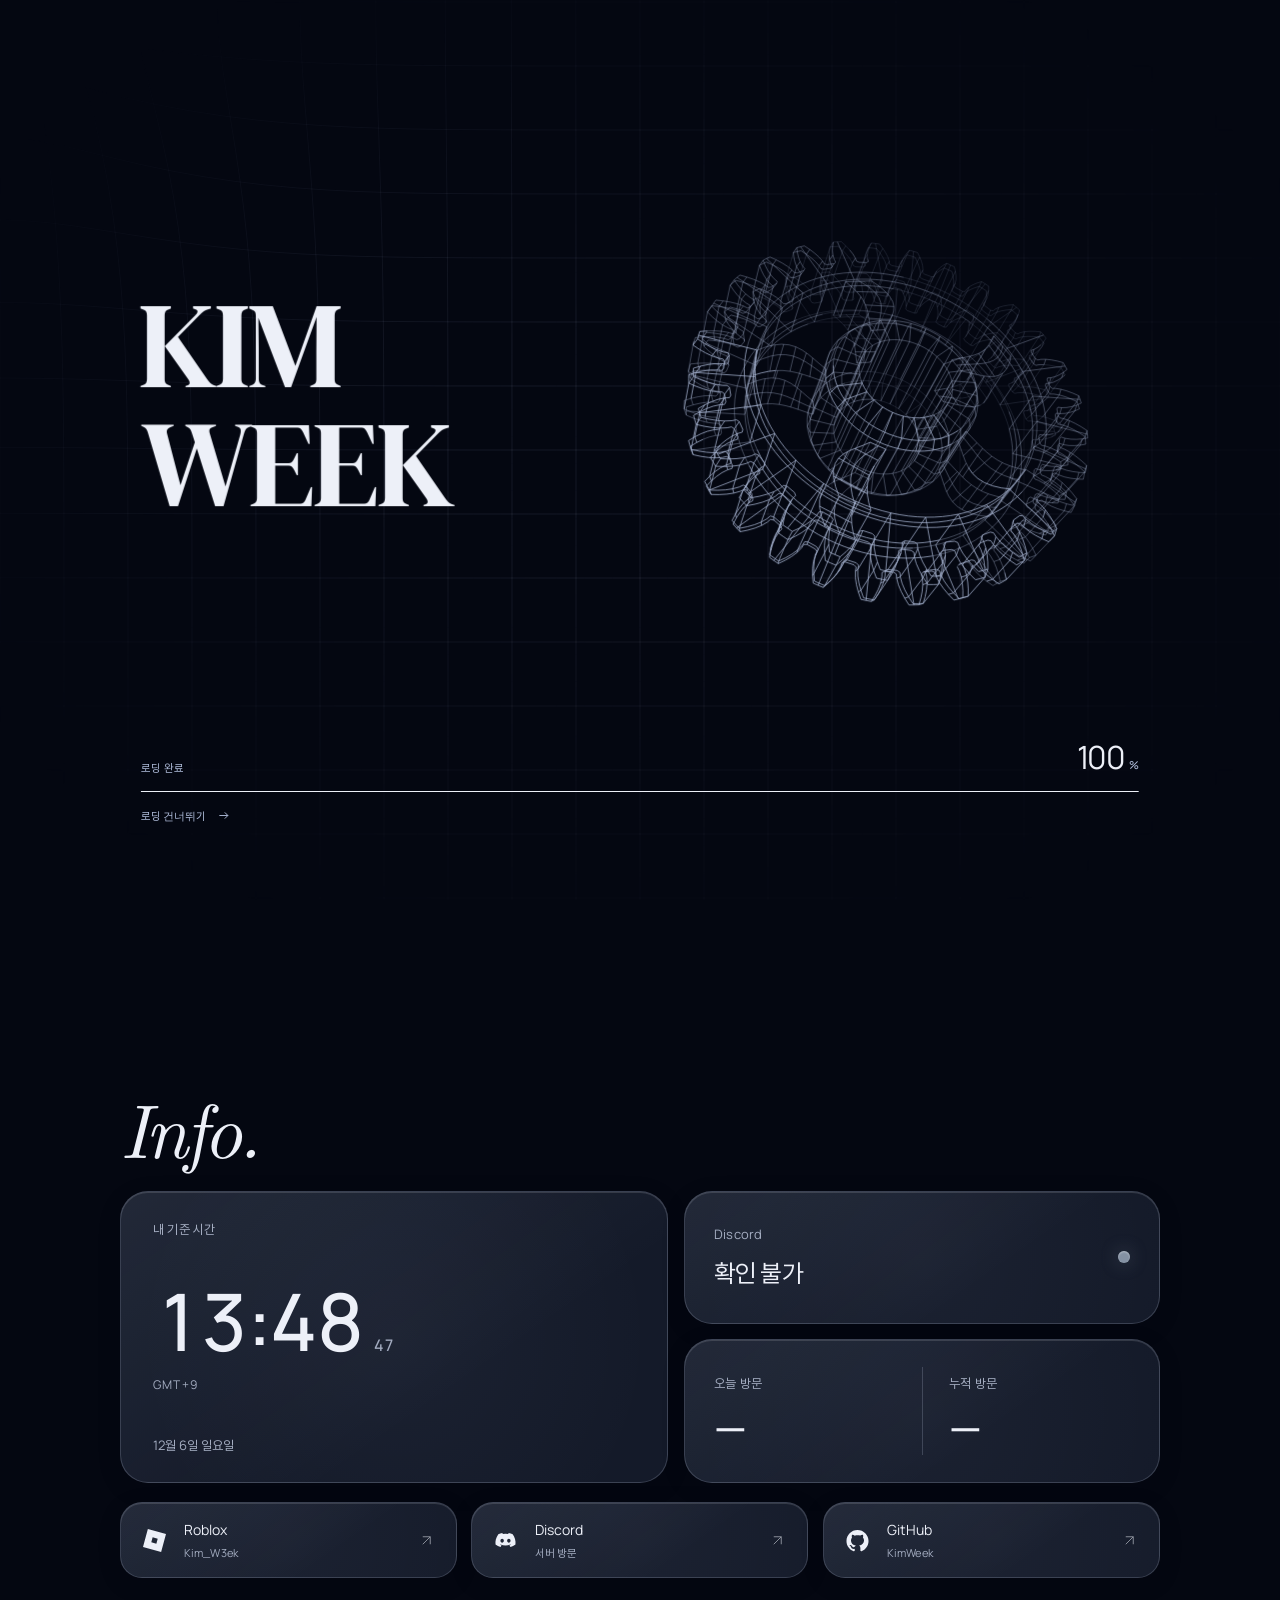
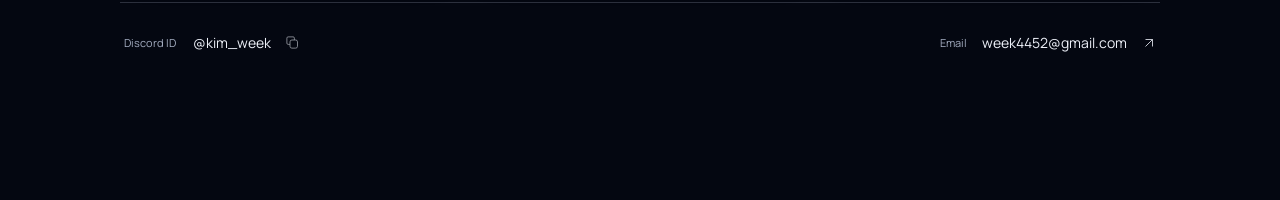
==== commit b56fddaa: "Fix mobile loading meter clipped at panel seam Render mobile progress outside split doors and use wi" ====
--- a/index.html
+++ b/index.html
@@ -6,7 +6,7 @@
   <meta name="theme-color" content="#030917">
   <meta name="description" content="KIM WEEK — Portfolio">
   <title>Kim Week - TOP</title>
-  <meta name="kimweek-release" content="release-617daba549d6">
+  <meta name="kimweek-release" content="release-9ff1a7b35e6c">
   <script>
     try {
       history.scrollRestoration = "manual";
@@ -25,22 +25,22 @@
       dispatchEvent(new Event("portfolio-intro-abort"));
     }, 10000);
   </script>
-  <link rel="icon" type="image/svg+xml" href="/assets/release-617daba549d6/favicon.svg">
-  <link rel="stylesheet" href="/assets/release-617daba549d6/lenis.css">
-  <link rel="preload" href="/assets/release-617daba549d6/editorial-serif.otf" as="font" type="font/otf" crossorigin>
-  <link rel="preload" href="/assets/release-617daba549d6/manrope.woff" as="font" type="font/woff" crossorigin>
-  <link rel="preload" href="/assets/release-617daba549d6/dm-serif-display.woff" as="font" type="font/woff" crossorigin>
+  <link rel="icon" type="image/svg+xml" href="/assets/release-9ff1a7b35e6c/favicon.svg">
+  <link rel="stylesheet" href="/assets/release-9ff1a7b35e6c/lenis.css">
+  <link rel="preload" href="/assets/release-9ff1a7b35e6c/editorial-serif.otf" as="font" type="font/otf" crossorigin>
+  <link rel="preload" href="/assets/release-9ff1a7b35e6c/manrope.woff" as="font" type="font/woff" crossorigin>
+  <link rel="preload" href="/assets/release-9ff1a7b35e6c/dm-serif-display.woff" as="font" type="font/woff" crossorigin>
   <style>
     @font-face {
       font-family: Editorial Serif;
-      src: url("/assets/release-617daba549d6/editorial-serif.otf") format("opentype");
+      src: url("/assets/release-9ff1a7b35e6c/editorial-serif.otf") format("opentype");
       font-weight: 400;
       font-style: italic;
       font-display: swap;
     }
     @font-face {
       font-family: Editorial Sans;
-      src: url("/assets/release-617daba549d6/editorial-sans.otf") format("opentype");
+      src: url("/assets/release-9ff1a7b35e6c/editorial-sans.otf") format("opentype");
       font-weight: 400;
       font-style: normal;
       font-display: swap;
@@ -450,11 +450,11 @@
       .star-trail { display: none; }
     }
   </style>
-  <link rel="stylesheet" href="/assets/release-617daba549d6/info.css">
-  <link rel="stylesheet" href="/assets/release-617daba549d6/material.css">
-  <link rel="stylesheet" href="/assets/release-617daba549d6/cosmos.css">
-  <link rel="stylesheet" href="/assets/release-617daba549d6/intro.css">
-  <link rel="stylesheet" href="/assets/release-617daba549d6/poster.css">
+  <link rel="stylesheet" href="/assets/release-9ff1a7b35e6c/info.css">
+  <link rel="stylesheet" href="/assets/release-9ff1a7b35e6c/material.css">
+  <link rel="stylesheet" href="/assets/release-9ff1a7b35e6c/cosmos.css">
+  <link rel="stylesheet" href="/assets/release-9ff1a7b35e6c/intro.css">
+  <link rel="stylesheet" href="/assets/release-9ff1a7b35e6c/poster.css">
 </head>
 <body>
   <div class="entry-loader" id="entry-loader" data-phase="loading">
@@ -616,15 +616,15 @@
       try { localStorage.setItem("kw-portfolio-theme", light ? "light" : "dark"); } catch {}
     });
   </script>
-  <script type="module" src="/assets/release-617daba549d6/space.js"></script>
-  <script type="module" src="/assets/release-617daba549d6/stars.js"></script>
-  <script type="module" src="/assets/release-617daba549d6/liquid.js"></script>
-  <script type="module" src="/assets/release-617daba549d6/info.js"></script>
-  <script type="module" src="/assets/release-617daba549d6/interaction.js"></script>
-  <script type="module" src="/assets/release-617daba549d6/typography.js"></script>
-  <script type="module" src="/assets/release-617daba549d6/title-motion.js"></script>
-  <script type="module" src="/assets/release-617daba549d6/scene.js"></script>
-  <script type="module" src="/assets/release-617daba549d6/intro.js"></script>
+  <script type="module" src="/assets/release-9ff1a7b35e6c/space.js"></script>
+  <script type="module" src="/assets/release-9ff1a7b35e6c/stars.js"></script>
+  <script type="module" src="/assets/release-9ff1a7b35e6c/liquid.js"></script>
+  <script type="module" src="/assets/release-9ff1a7b35e6c/info.js"></script>
+  <script type="module" src="/assets/release-9ff1a7b35e6c/interaction.js"></script>
+  <script type="module" src="/assets/release-9ff1a7b35e6c/typography.js"></script>
+  <script type="module" src="/assets/release-9ff1a7b35e6c/title-motion.js"></script>
+  <script type="module" src="/assets/release-9ff1a7b35e6c/scene.js"></script>
+  <script type="module" src="/assets/release-9ff1a7b35e6c/intro.js"></script>
   <script data-goatcounter="https://kimweek.goatcounter.com/count" async src="https://gc.zgo.at/count.js"></script>
 </body>
 </html>
--- a/assets/release-9ff1a7b35e6c/lenis.css
+++ b/assets/release-9ff1a7b35e6c/lenis.css
@@ -0,0 +1,26 @@
+html.lenis,
+html.lenis body {
+  height: auto;
+}
+
+.lenis:not(.lenis-autoToggle).lenis-stopped {
+  overflow: clip;
+}
+
+.lenis [data-lenis-prevent],
+.lenis [data-lenis-prevent-wheel],
+.lenis [data-lenis-prevent-touch],
+.lenis [data-lenis-prevent-vertical],
+.lenis [data-lenis-prevent-horizontal] {
+  overscroll-behavior: contain;
+}
+
+.lenis.lenis-smooth iframe {
+  pointer-events: none;
+}
+
+.lenis.lenis-autoToggle {
+  transition-property: overflow;
+  transition-duration: 1ms;
+  transition-behavior: allow-discrete;
+}
--- a/assets/release-9ff1a7b35e6c/info.css
+++ b/assets/release-9ff1a7b35e6c/info.css
@@ -0,0 +1,109 @@
+.topbar { padding-top: max(21px, env(safe-area-inset-top)); }
+.brand-icon { transition: transform .4s ease; }
+.page[data-view="info"] .brand-icon { transform: rotate(90deg); }
+.page[data-view="info"] .type-face { animation-play-state: paused; }
+.scroll-cue {
+  position: absolute;
+  bottom: max(24px, env(safe-area-inset-bottom));
+  left: 50%;
+  display: grid;
+  place-items: center;
+  width: 44px;
+  height: 44px;
+  padding: 0;
+  border: 0;
+  background: transparent;
+  color: var(--accent);
+  transform: translateX(-50%);
+  cursor: pointer;
+  opacity: .65;
+}
+.scroll-cue svg { width: 20px; height: 20px; }
+.info-scene {
+  position: relative;
+  width: 100%;
+  min-height: 100svh;
+  min-height: 100dvh;
+  overflow: visible;
+  padding: max(108px, calc(env(safe-area-inset-top) + 88px)) var(--gutter) max(36px, env(safe-area-inset-bottom));
+  color: var(--ink);
+  font-family: Arial, "Apple SD Gothic Neo", "Malgun Gothic", sans-serif;
+  -webkit-overflow-scrolling: touch;
+}
+.info-content { width: min(100%, 1020px); margin: 0 auto; }
+.info-heading {
+  margin: 0 0 24px;
+  font-family: "Editorial Serif", Georgia, serif;
+  font-size: clamp(48px, 5.5vw, 76px);
+  font-weight: 400;
+  font-style: italic;
+  line-height: 1;
+  letter-spacing: -.06em;
+}
+.info-board { display: grid; grid-template-columns: 1.15fr 1fr; gap: 14px; }
+.info-panel {
+  position: relative;
+  min-width: 0;
+  border: 1px solid rgba(198, 221, 255, .16);
+  border-radius: 26px;
+  background: linear-gradient(135deg, rgba(180, 211, 255, .065), rgba(79, 126, 184, .025)), rgba(4, 13, 28, .30);
+  -webkit-backdrop-filter: blur(14px) saturate(125%);
+  backdrop-filter: blur(14px) saturate(125%);
+  box-shadow: inset 0 1px 0 rgba(235, 246, 255, .07), 0 12px 40px rgba(0, 4, 14, .08);
+}
+.info-label { display: block; font-size: 11px; font-weight: 400; letter-spacing: .03em; opacity: .57; }
+.time-panel { grid-row: span 2; padding: 28px 32px; display: flex; flex-direction: column; justify-content: space-between; min-height: 260px; }
+.clock-button { display: block; width: fit-content; max-width: 100%; padding: 12px 0 0; border: 0; background: transparent; color: inherit; text-align: left; cursor: pointer; font-family: inherit; }
+.clock-main { display: flex; align-items: baseline; gap: 10px; white-space: nowrap; }
+.clock-value { font-family: "Editorial Sans", Arial, sans-serif; font-size: clamp(54px, 7vw, 90px); line-height: 1; font-weight: 400; font-variant-numeric: tabular-nums; letter-spacing: -.065em; }
+.clock-period { margin-right: 8px; font-size: 13px; letter-spacing: 0; opacity: .55; }
+.clock-seconds { font-size: 16px; font-variant-numeric: tabular-nums; opacity: .4; }
+.clock-meta { display: block; margin-top: 14px; font-size: 10px; letter-spacing: .12em; opacity: .5; }
+.clock-date { margin-top: 28px; font-size: 12px; opacity: .6; }
+.presence-panel { padding: 25px 28px; display: flex; align-items: center; justify-content: space-between; gap: 12px; }
+.presence-word { margin-top: 9px; font-size: 23px; font-weight: 400; letter-spacing: -.045em; }
+.status-orb { --status-color: #8491a3; flex: 0 0 auto; width: 11px; height: 11px; border-radius: 50%; background: var(--status-color); box-shadow: 0 0 18px color-mix(in srgb, var(--status-color) 40%, transparent), inset 0 1px 2px rgba(255, 255, 255, .4); }
+.status-orb[data-status="online"] { --status-color: #53d595; }
+.status-orb[data-status="idle"] { --status-color: #e6b467; }
+.status-orb[data-status="dnd"] { --status-color: #ed737c; }
+.visits-panel { display: grid; grid-template-columns: minmax(0,1fr) minmax(0,1fr); align-items: center; padding: 25px 28px; gap: 0; }
+.visits-panel.glass-panel::before { content: ''; position: absolute; left: 50%; top: 27px; bottom: 27px; width: 1px; background: var(--glass-border); pointer-events: none; }
+.visit-item { min-width: 0; padding-inline: 0 18px; }
+.visit-item + .visit-item { padding-inline: 27px 0; }
+.visit-value { display: block; margin-top: 12px; font-family: "Editorial Sans", Arial, sans-serif; font-size: clamp(28px, 3.2vw, 40px); font-weight: 400; font-variant-numeric: tabular-nums; letter-spacing: -.045em; }
+.info-links { grid-column: 1 / -1; display: flex; flex-wrap: wrap; gap: 10px; padding-top: 5px; }
+.info-link { display: flex; align-items: center; justify-content: space-between; gap: 26px; min-height: 53px; padding: 0 20px; color: var(--ink); text-decoration: none; font-size: 12px; flex: 1; }
+.info-link svg, .copy-id svg { flex: 0 0 auto; width: 15px; height: 15px; opacity: .6; }
+.info-contacts { display: flex; flex-wrap: wrap; align-items: center; justify-content: space-between; gap: 16px 28px; margin-top: 26px; padding: 0 4px; }
+.copy-id { display: flex; align-items: center; gap: 14px; padding: 9px 0; border: 0; background: none; color: var(--ink); font: inherit; font-size: 13px; cursor: pointer; }
+.copy-id .contact-kind { margin-right: 3px; font-size: 10px; opacity: .45; }
+.contact-email { color: var(--ink); font-size: 13px; text-decoration: none; opacity: .75; overflow-wrap: anywhere; }
+.copy-notice { position: fixed; z-index: 10; bottom: max(28px, env(safe-area-inset-bottom)); left: 50%; padding: 11px 18px; border: 1px solid var(--glass-border); border-radius: 999px; background: var(--bg); color: var(--ink); font: 12px Arial, sans-serif; opacity: 0; transform: translate(-50%, 8px); pointer-events: none; transition: opacity .2s, transform .2s; }
+.copy-notice.is-visible { opacity: 1; transform: translate(-50%, 0); }
+body[data-theme="light"] .info-panel { border-color: rgba(255, 255, 255, .56); background: linear-gradient(135deg, rgba(255, 255, 255, .34), rgba(255, 255, 255, .1)), rgba(218, 233, 248, .44); box-shadow: inset 0 1px 0 rgba(255, 255, 255, .4), 0 12px 40px rgba(32, 65, 99, .03); }
+@media (min-height: 860px) and (min-width: 701px) { .info-scene { display: flex; align-items: center; } .info-content { padding-bottom: 20px; } }
+@media (max-width: 700px) {
+  .info-scene { padding-top: max(94px, calc(env(safe-area-inset-top) + 78px)); }
+  .info-heading { margin-bottom: 20px; }
+  .info-board { gap: 11px; }
+  .time-panel { grid-column: 1 / -1; grid-row: auto; min-height: 208px; padding: 24px; }
+  .clock-value { font-size: clamp(52px, 16vw, 78px); }
+  .clock-date { margin-top: 22px; }
+  .presence-panel { grid-column: 1 / -1; padding: 20px 24px; }
+  .presence-word { font-size: 21px; }
+  .visits-panel { grid-column: 1 / -1; padding: 23px 24px; }
+  .visit-value { font-size: 34px; }
+  .info-link { min-width: 130px; padding-inline: 17px; gap: 16px; }
+  .info-contacts { margin-top: 20px; }
+}
+@media (max-height: 600px) and (min-width: 701px) {
+  .info-scene { padding-top: 88px; padding-bottom: 24px; }
+  .info-heading { font-size: 46px; margin-bottom: 18px; }
+  .time-panel { min-height: 208px; padding: 22px 26px; }
+  .presence-panel, .visits-panel { padding: 18px 24px; }
+  .clock-value { font-size: 64px; }
+  .info-contacts { margin-top: 14px; }
+}
+@media (max-width: 450px) { .info-links { flex-direction: column; } .info-link { flex: auto; } }
+@media (max-width: 350px) { .info-heading { font-size: 45px; } .clock-value { font-size: 49px; } }
+@media (prefers-reduced-motion: reduce) { .scene-track { transition: none; } .page.is-transitioning .sky { animation: none; } }
--- a/assets/release-9ff1a7b35e6c/material.css
+++ b/assets/release-9ff1a7b35e6c/material.css
@@ -0,0 +1,107 @@
+@font-face { font-family: Manrope; src: url('./manrope.woff') format('woff'); font-weight: 200 800; font-display: swap; }
+@font-face { font-family: Pretendard; src: url('./pretendard-ko.woff2') format('woff2'); font-weight: 400; font-display: swap; }
+:root { --muted: #a8b8ce; --surface: #101e32; }
+body { font-family: Manrope, Pretendard, 'Apple SD Gothic Neo', sans-serif; }
+body[data-theme='light'] {
+  --bg: #f5f4f0; --ink: #202a37; --accent: #64778e; --muted: #596779; --surface: #fcfbf8;
+  --nebula: rgba(134,151,172,.12); --nebula-edge: rgba(179,174,158,.13);
+  --glass-border: rgba(48,64,83,.17); --type-top: #263748; --type-middle: #516779; --type-bottom: #293e52;
+  --type-blue-top: #506b83; --type-blue-bottom: #29465f; --solid-front: #7e94a6; --solid-back: #364a5d;
+}
+.universe { position: fixed; inset: 0; z-index: -1; overflow: hidden; pointer-events: none; background: var(--bg); }
+.atmosphere { top: -40vh; bottom: auto; height: 400vh; animation: none; transform: translateY(calc(var(--scroll-y,0px) * -.4)); }
+.atmosphere::after { filter: none; }
+.sky canvas { display: block; width: 100%; height: 100%; }
+.topbar { position: fixed; }
+.glass,.glass-panel {
+  isolation: isolate; overflow: hidden; transform: none;
+  border-color: rgba(191,217,249,.22);
+  background: linear-gradient(145deg,rgba(214,233,255,.07),transparent 65%),var(--surface);
+  -webkit-backdrop-filter: none; backdrop-filter: none;
+  box-shadow: inset 0 1px 0 rgba(255,255,255,.13),0 6px 24px rgba(0,4,14,.12);
+}
+.topbar .glass { background: linear-gradient(135deg,rgba(213,234,255,.1),rgba(16,30,50,.82)); -webkit-backdrop-filter: blur(7px); backdrop-filter: blur(7px); }
+.glass::before,.glass-panel::before { content: none; }
+.glass::after,.glass-panel::after { content: ''; position: absolute; inset: 0; border-radius: inherit; pointer-events: none; background: linear-gradient(130deg,rgba(255,255,255,.07),transparent 40%); opacity: 1; z-index: -1; }
+.section-nav { position: relative; pointer-events: auto; }
+.brand { min-width: 124px; justify-content: flex-start; padding-inline: 15px; gap: 11px; border-radius: 15px; }
+.document-icon { flex: 0 0 auto; width: 17px; height: 20px; color: var(--accent); }
+.chapter-label { min-width: 34px; max-width: 120px; overflow: hidden; text-overflow: ellipsis; white-space: nowrap; text-align: left; font: 500 11px/1 Manrope,sans-serif; letter-spacing: .09em; }
+.index-chevron { width: 13px; height: 13px; margin-left: auto; opacity: .65; transition: transform .2s; }
+.brand[aria-expanded='true'] .index-chevron { transform: rotate(180deg); }
+.toc-sheet { position: absolute; top: calc(100% + 11px); left: 0; width: min(250px,calc(100vw - var(--gutter) * 2)); max-height: calc(100dvh - 108px); overflow-y: auto; padding: 17px 9px 9px; border: 1px solid var(--glass-border); border-radius: 17px; background: var(--surface); color: var(--ink); box-shadow: inset 0 1px 0 #ffffff12,0 12px 35px #0004; transform-origin: 24px 0; }
+.toc-sheet[hidden] { display: none; }
+.toc-caption { margin: 0 12px 13px; padding-bottom: 12px; border-bottom: 1px solid var(--glass-border); color: var(--muted); font-size: 12px; letter-spacing: .025em; }
+.toc-list { list-style: none; margin: 0; padding: 0; counter-reset: chapter; }
+.toc-list > li { counter-increment: chapter; }
+.toc-link { display: flex; align-items: center; gap: 15px; min-height: 47px; padding: 0 12px; border-radius: 9px; text-decoration: none; color: var(--muted); font: 500 12px/1 Manrope,sans-serif; letter-spacing: .07em; transition: background .15s,color .15s; }
+.toc-number { width: 18px; font-size: 10px; font-variant-numeric: tabular-nums; opacity: .65; }
+.toc-number::before { content: counter(chapter,decimal-leading-zero); }
+.toc-marker { width: 4px; height: 4px; border-radius: 50%; margin-left: auto; background: currentColor; opacity: 0; }
+.toc-link[aria-current='location'] { color: var(--ink); background: color-mix(in srgb,var(--accent) 12%,transparent); }
+.toc-link[aria-current='location'] .toc-marker { opacity: .85; }
+.toc-link:hover,.toc-link:focus-visible { color: var(--ink); background: color-mix(in srgb,var(--accent) 18%,transparent); }
+body[data-theme='light'] .toc-sheet { box-shadow: inset 0 1px 0 #fff,0 12px 35px #202a371a; }
+.theme-knob { width: calc((100% - 8px) / 2); transform: translate3d(var(--knob-x,47px),0,0) scale(var(--knob-sx,1),var(--knob-sy,1)); background: linear-gradient(145deg,rgba(240,250,255,.27),rgba(176,213,251,.09)); box-shadow: inset 0 1px 1px rgba(255,255,255,.55),0 2px 7px rgba(0,5,15,.18); }
+.name-first { font-family: Manrope,sans-serif; font-weight: 400; }
+.type-face { animation: none !important; }
+.type-slice { -webkit-text-stroke-width: .75px; }
+.info-scene { font-family: Manrope,Pretendard,'Apple SD Gothic Neo',sans-serif; }
+.info-content { width: min(100%,1040px); }
+.info-heading { font-size: clamp(56px,6vw,84px); margin-bottom: 26px; text-shadow: none; }
+.info-board { gap: 16px; }
+.info-panel { border-radius: 28px; }
+.time-panel { display: grid; grid-template-rows: auto 1fr auto; gap: 0; min-height: 292px; padding: 28px 32px; }
+.time-heading { position: relative; display: flex; align-items: center; }
+.info-label { font-size: 13px; color: var(--muted); letter-spacing: .015em; opacity: 1; }
+.clock-button { position: relative; align-self: center; width: 100%; margin: 25px 0; padding: 0; }
+.clock-main { --clock-size: clamp(54px,6.2vw,84px); gap: 0; align-items: baseline; }
+.clock-value { display: inline-flex; font: 500 var(--clock-size)/1 Manrope,sans-serif; letter-spacing: -.035em; }
+.clock-seconds { display: inline-flex; margin-left: 12px; font: 500 16px/1 Manrope,sans-serif; color: var(--muted); opacity: 1; transform: none; }
+.clock-period { display: inline-block; flex: 0 0 auto; width: 0; margin: 0; overflow: hidden; color: var(--muted); font-size: 12px; white-space: nowrap; opacity: 0; transform: translateX(-8px); transition: width 500ms cubic-bezier(.22,1,.36,1),margin-right 500ms,opacity 300ms,transform 500ms; }
+.page[data-clock='12'] .clock-period { width: 2em; margin-right: 10px; opacity: 1; transform: none; }
+.clock-meta { margin-top: 16px; font-size: 12px; letter-spacing: .1em; opacity: 1; color: var(--muted); }
+.clock-date { position: relative; margin: 0; font-size: 13px; opacity: 1; color: var(--muted); }
+.digit-slot { display: inline-block; width: .59em; height: 1em; overflow: hidden; vertical-align: top; }
+.digit-strip { display: flex; flex-direction: column; transition: transform 650ms cubic-bezier(.2,.85,.2,1); }
+.digit-strip > span { display: block; flex: 0 0 1em; height: 1em; line-height: 1em; text-align: center; }
+.reel-separator { display: inline-block; min-width: .23em; line-height: 1em; text-align: center; }
+.clock-orbit { display: none; }
+.presence-panel { padding: 26px 29px; }
+.presence-word { font-size: 25px; margin-top: 12px; letter-spacing: -.035em; }
+.status-orb { width: 12px; height: 12px; }
+.visits-panel { padding: 27px 29px; }
+.visit-value { display: flex; font: 500 clamp(30px,3.5vw,42px)/1 Manrope,sans-serif; margin-top: 14px; letter-spacing: -.035em; }
+.info-links { gap: 14px; padding-top: 3px; }
+.info-link { min-height: 76px; border-radius: 22px; padding: 14px 22px; gap: 18px; font-size: 14px; transition: border-color .2s,transform .2s; }
+.info-link:hover,.info-link:focus-visible { border-color: var(--accent); transform: translateY(-3px); }
+.info-link .link-mark { width: 23px; height: 23px; flex: 0 0 23px; opacity: .9; }
+.roblox-mark { display: block; border: 7px solid currentColor; transform: rotate(18deg); }
+.link-copy { display: flex; flex-direction: column; gap: 6px; flex: 1; }
+.link-copy small { font-size: 11px; color: var(--muted); letter-spacing: .01em; }
+.link-arrow { transition: transform .3s; }
+.info-link:hover .link-arrow { transform: translate(3px,-3px); }
+.info-contacts { margin-top: 24px; padding-top: 19px; border-top: 1px solid var(--glass-border); }
+.copy-id,.contact-email { min-height: 42px; font-size: 14px; }
+.contact-email { display: flex; align-items: center; gap: 15px; opacity: 1; }
+.contact-kind,.copy-id .contact-kind { font-size: 11px; color: var(--muted); opacity: 1; }
+.contact-email svg { width: 14px; height: 14px; }
+.copy-notice { background: var(--surface); font-family: inherit; box-shadow: 0 6px 25px #0002; }
+body[data-theme='light'] .glass,body[data-theme='light'] .glass-panel { background: linear-gradient(145deg,#ffffff70,transparent),var(--surface); border-color: var(--glass-border); box-shadow: inset 0 1px 0 #fff,0 6px 24px #28364908; }
+body[data-theme='light'] .topbar .glass { background: linear-gradient(135deg,#ffffffb3,#efeee8bf); }
+body[data-theme='light'] .theme-knob { background: linear-gradient(145deg,#fff,#dddfe1b3); box-shadow: inset 0 1px 1px #fff,0 2px 7px #1b253427; }
+@media(max-width:700px) {
+  .brand { min-width: 118px; padding-inline: 13px; gap: 10px; }
+  .info-heading { font-size: 64px; margin-bottom: 23px; }
+  .info-board { gap: 13px; }
+  .time-panel { padding: 24px; min-height: 253px; }
+  .clock-main { --clock-size: clamp(47px,14vw,76px); }
+  .presence-panel,.visits-panel { padding: 24px; }
+  .visit-value { font-size: 36px; }
+  .info-link { min-height: 70px; padding-inline: 21px; }
+  .info-contacts { gap: 2px 20px; margin-top: 21px; padding-top: 14px; }
+}
+@media(max-width:350px) { .time-panel,.presence-panel,.visits-panel { padding-inline: 19px; } .contact-email { gap: 9px; font-size: 12px; } .clock-main { --clock-size: 44px; } .clock-period { font-size: 10px; } .clock-seconds { margin-left: 7px; font-size: 12px; } }
+@media(max-height:650px) and (min-width:701px) { .info-heading { font-size: 54px; margin-bottom: 20px; } .time-panel { min-height: 250px; padding: 23px 28px; } .clock-main { --clock-size: 68px; } .info-scene { padding-top: 95px; } }
+@media(prefers-reduced-motion:reduce) { .digit-strip,.morph-char,.brand-icon,.clock-period { transition: none !important; } .info-link:hover { transform: none; } }
+@media(prefers-contrast:more) { .glass,.glass-panel { border-color: var(--ink); background: var(--bg); } }
--- a/assets/release-9ff1a7b35e6c/cosmos.css
+++ b/assets/release-9ff1a7b35e6c/cosmos.css
@@ -0,0 +1,13 @@
+.info-content{transform:perspective(1500px) translate3d(var(--info-x,0px),var(--info-y,0px),0) rotateX(calc(var(--info-tilt-y,0)*-6deg)) rotateY(calc(var(--info-tilt-x,0)*8deg));transform-origin:center}
+.info-panel,.info-link{--card-x:0;--card-y:0;--spot-x:50%;--spot-y:50%;transform:perspective(1000px) rotateX(calc(var(--card-y)*-4deg)) rotateY(calc(var(--card-x)*4deg));transform-origin:center;backface-visibility:hidden}
+.info-link:hover,.info-link:focus-visible{transform:perspective(1000px) rotateX(calc(var(--card-y)*-4deg)) rotateY(calc(var(--card-x)*4deg)) translateY(-2px)}
+.info-panel::after,.info-link::after{background:radial-gradient(420px circle at var(--spot-x) var(--spot-y),#acd4ff16,transparent 62%);opacity:.45;transition:opacity .25s;z-index:0}
+.info-panel.is-pointed::after,.info-link.is-pointed::after{opacity:1}
+.info-panel.is-pointed,.info-link.is-pointed{border-color:#afcffb55}
+.info-panel>*{position:relative;z-index:1}
+.info-link>*{position:relative;z-index:1}
+.info-link .link-mark{opacity:1}
+.roblox-mark{border:0;transform:none}
+body[data-theme='light'] .info-panel::after,body[data-theme='light'] .info-link::after{background:radial-gradient(420px circle at var(--spot-x) var(--spot-y),#7799c51d,transparent 62%)}
+body[data-theme='light'] .info-panel.is-pointed,body[data-theme='light'] .info-link.is-pointed{border-color:#637d9f77}
+@media(prefers-reduced-motion:reduce),(pointer:coarse){.info-content,.info-panel,.info-link,.info-link:hover,.info-link:focus-visible{transform:none}.info-panel::after,.info-link::after{transition:none}}
--- a/assets/release-9ff1a7b35e6c/intro.css
+++ b/assets/release-9ff1a7b35e6c/intro.css
@@ -0,0 +1,37 @@
+.entry-loader{display:none;--flat-paper:#030917;--flat-ink:#e7f0ff;--wire-ink:#a8c7ef;--intro-rule:#b6d2f52e;--intro-grid:#91b2e00b;--flat-ease:cubic-bezier(.76,0,.24,1);--intro-width:min(1040px,78vw);position:fixed;inset:0;z-index:100;isolation:isolate;font-family:Manrope,Pretendard,sans-serif;color:var(--flat-ink)}
+html.is-loading .entry-loader{display:block}
+html.is-loading,html.is-loading body{overflow:hidden;overscroll-behavior:none}
+html.is-loading body{touch-action:none}
+html.is-loading .page{pointer-events:none}
+.intro-dimmer{position:absolute;inset:0;z-index:0;background:#000;opacity:.94;transition:opacity 1200ms cubic-bezier(.4,0,.3,1) 100ms}
+.flat-panel{position:absolute;inset:0;z-index:1;will-change:transform;transition:transform 1200ms var(--flat-ease)}
+.flat-panel-left{clip-path:inset(0 50% 0 0)}.flat-panel-right{clip-path:inset(0 0 0 50%)}
+.flat-visual{position:absolute;inset:0;overflow:hidden;background:var(--flat-paper)}
+.flat-grid{position:absolute;inset:0;display:block;width:100%;height:100%;pointer-events:none;mask-image:radial-gradient(ellipse at center,#000 20%,transparent 85%)}
+.flat-composition{position:absolute;left:50%;top:45%;width:var(--intro-width);display:grid;grid-template-columns:1fr 1.12fr;align-items:center;gap:clamp(36px,5vw,84px);transform:translate(-50%,-50%)}
+.flat-heading{display:flex;min-width:0;flex-direction:column;align-items:flex-start;gap:.035em;margin:0;font-size:clamp(86px,9.5vw,154px);font-weight:350;letter-spacing:-.08em;line-height:.94}
+.flat-heading>span{display:block;animation:flat-type-arrive 700ms cubic-bezier(.16,1,.3,1) both}
+.flat-heading>span:last-child{padding-right:.13em;font-family:'Editorial Serif',Georgia,serif;font-weight:400;font-style:italic;letter-spacing:-.055em;animation-delay:80ms}
+.flat-wireframe{display:block;min-width:0;width:100%;height:auto;aspect-ratio:1;animation:flat-wire-arrive 900ms cubic-bezier(.16,1,.3,1) both}
+.flat-progress{position:absolute;left:50%;bottom:max(12vh,84px);width:var(--intro-width);transform:translateX(-50%)}
+.flat-readout{display:flex;align-items:baseline;justify-content:space-between;gap:24px;margin-bottom:19px;font-variant-numeric:tabular-nums}
+.flat-state{font-size:11px;letter-spacing:.025em;color:var(--wire-ink)}
+.flat-count{display:flex;align-items:baseline;gap:5px;font-size:32px;font-weight:400;letter-spacing:-.045em;line-height:1}
+.flat-count [data-intro-value]{min-width:1.9em;text-align:right}
+.flat-percent{font-size:11px;font-weight:500;letter-spacing:0;color:var(--wire-ink)}
+.flat-meter{height:1px;background:var(--intro-rule);overflow:hidden}
+.flat-meter-fill{height:100%;background:var(--flat-ink);transform:scaleX(0);transform-origin:left}
+.intro-skip{position:absolute;z-index:3;right:max(28px,env(safe-area-inset-right));bottom:max(14px,env(safe-area-inset-bottom));display:flex;align-items:center;gap:10px;min-height:44px;padding:10px 0 10px 12px;background:none;border:0;color:var(--wire-ink);font:11px Manrope,Pretendard,sans-serif;cursor:pointer;transition:opacity 240ms}
+.intro-skip svg{width:15px;height:15px}.intro-skip:focus-visible{outline:1px solid currentColor;outline-offset:5px}
+.intro-accessible{position:absolute;width:1px;height:1px;padding:0;border:0;overflow:hidden;clip-path:inset(50%);white-space:nowrap}
+.entry-loader[data-phase='opening'] .flat-panel-left{transform:translate3d(-102%,0,0)}
+.entry-loader[data-phase='opening'] .flat-panel-right{transform:translate3d(102%,0,0)}
+.entry-loader[data-phase='opening'] .intro-dimmer,.entry-loader[data-phase='opening'] .intro-skip{opacity:0;pointer-events:none}
+body[data-theme='light'] .entry-loader{--flat-paper:#f5f4f0;--flat-ink:#202a37;--wire-ink:#526d8a;--intro-rule:#263e6025;--intro-grid:#263e6009}
+@keyframes flat-type-arrive{from{transform:translate3d(0,14px,0);opacity:0}to{transform:translate3d(0,0,0);opacity:1}}
+@keyframes flat-wire-arrive{from{transform:translate3d(0,8px,0) scale(.98);opacity:0}to{transform:translate3d(0,0,0) scale(1);opacity:1}}
+@media(min-width:2200px){.entry-loader{--intro-width:min(1280px,70vw)}.flat-heading{font-size:174px}}
+@media(max-width:640px) and (min-height:501px){.entry-loader{--intro-width:80vw}.flat-composition{top:43%;grid-template-columns:1fr;justify-items:center;gap:22px}.flat-wireframe{grid-row:1;width:min(65vw,290px)}.flat-heading{flex-direction:row;align-items:baseline;gap:.22em;font-size:clamp(39px,11.4vw,68px);letter-spacing:-.07em}.flat-heading>span:last-child{padding-right:.06em}.flat-progress{bottom:max(13vh,86px)}.flat-count{font-size:28px}.flat-readout{margin-bottom:17px}.intro-skip{right:24px}}
+@media(max-height:500px){.entry-loader{--intro-width:80vw}.flat-composition{top:42%;grid-template-columns:1fr 1fr;gap:6vw}.flat-heading{font-size:min(11vw,23vh)}.flat-wireframe{width:min(36vw,61vh);justify-self:end}.flat-progress{bottom:60px}.flat-readout{margin-bottom:12px}.flat-count{font-size:25px}.intro-skip{bottom:4px;right:24px}}
+@media(max-height:300px){.flat-composition{top:37%}.flat-heading{font-size:min(10vw,23vh)}.flat-wireframe{width:49vh}.flat-progress{bottom:43px}.flat-readout{margin-bottom:8px}.flat-state,.flat-percent,.intro-skip{font-size:10px}.flat-count{font-size:21px}.intro-skip{min-height:34px;bottom:0}}
+@media(prefers-reduced-motion:reduce){.entry-loader *{animation:none!important;transition:none!important}.flat-panel{will-change:auto}}
--- a/assets/release-9ff1a7b35e6c/poster.css
+++ b/assets/release-9ff1a7b35e6c/poster.css
@@ -0,0 +1,77 @@
+@font-face{font-family:'DM Serif Display';src:url('./dm-serif-display.woff') format('woff');font-weight:400;font-style:normal;font-display:swap}
+:root{
+  --bg:#040711;--ink:#edf0f8;--accent:#b5bfd6;--muted:#a4adc1;--surface:#141a29;
+  --star:#d9deed;--star-bright:#f5f6ff;--star-cool:#c3cde7;--star-warm:#d7cbd7;
+  --nebula:rgba(57,72,133,.12);--nebula-edge:rgba(91,62,100,.07);
+  --glass-border:rgba(205,212,238,.20);--glass-highlight:rgba(237,240,255,.23);
+  --type-top:#f7f8ff;--type-middle:#d5dbe9;--type-bottom:#8e9db9;
+  --type-blue-top:#dbe1f4;--type-blue-bottom:#8395b7;--type-sheen:rgba(245,247,255,.72);
+  --solid-front:#acb9d3;--solid-back:#313c5a;
+}
+body[data-theme='light']{
+  --bg:#dde4ee;--ink:#1c2b45;--accent:#4f668c;--muted:#536682;--surface:#f6f8fd;
+  --star:#41577d;--star-bright:#1f355d;--star-cool:#536c96;--star-warm:#756884;--star-strength:1.75;
+  --nebula:rgba(75,101,148,.07);--nebula-edge:rgba(102,97,144,.04);
+  --glass-border:rgba(69,91,126,.22);--type-top:#213252;--type-middle:#50698d;--type-bottom:#253a60;
+  --type-blue-top:#667fa6;--type-blue-bottom:#304b75;--solid-front:#a0aec8;--solid-back:#415879;
+  --type-sheen:rgba(255,255,255,.5);
+}
+.name-first,.name-second,.flat-heading>span{font-family:'DM Serif Display',Georgia,serif;font-weight:400;font-style:normal;letter-spacing:-.035em}
+.name-first{padding:0;line-height:.88}
+.name-second{padding:0;line-height:.94}
+.flat-heading>span{margin-left:var(--intro-ink-offset,0px)}
+.flat-heading>span:first-child{--intro-ink-offset:-.022em}
+.flat-heading>span:last-child{--intro-ink-offset:-.004em;padding-right:0;font-family:'DM Serif Display',Georgia,serif;font-weight:400;font-style:normal;letter-spacing:-.035em}
+.sky-distant{z-index:-4}
+.name-first .type-face,.name-second .type-face{
+  background-image:linear-gradient(112deg,transparent 34%,var(--type-sheen) 49%,transparent 63%),linear-gradient(165deg,var(--type-top),var(--type-middle) 52%,var(--type-top) 64%,var(--type-bottom));
+  background-size:260% 100%,100% 100%;background-position:calc(50% + var(--title-x,0)*65%) 0,0 0;text-shadow:none;
+}
+.topbar .glass{background:linear-gradient(135deg,#d6dff714,#141a29d1)}
+.theme-knob{background:linear-gradient(145deg,#e3e9ff3d,#b0bddd17)}
+.glass,.glass-panel{border-color:var(--glass-border)}
+.info-panel::after,.info-link::after{background:radial-gradient(420px circle at var(--spot-x) var(--spot-y),#d0dbff16,transparent 62%)}
+.info-panel.is-pointed,.info-link.is-pointed{border-color:#c5cfee55}
+.entry-loader{--flat-paper:#040711;--flat-ink:#edf0f8;--wire-ink:#b0bddb;--intro-rule:#b0bddb33;--intro-gap:18px;--intro-bottom:max(12vh,84px);--skip-height:44px}
+.flat-progress{bottom:var(--intro-bottom)}
+.flat-readout{align-items:flex-end;margin-bottom:var(--intro-gap)}
+.flat-state{font-size:11px;line-height:1}
+.intro-skip{left:calc((100% - var(--intro-width))/2);right:auto;bottom:calc(var(--intro-bottom) - var(--intro-gap) - var(--skip-height));height:var(--skip-height);min-height:0;align-items:flex-start;justify-content:flex-start;padding:0;gap:11px;font-size:11px;line-height:1;color:var(--wire-ink)}
+.intro-skip>span{display:block;line-height:1}
+.intro-skip svg{width:14px;height:14px;transform:translateY(-1.5px)}
+body[data-theme='light'] .topbar .glass{background:linear-gradient(135deg,#ffffffc9,#dbe4f1c7)}
+body[data-theme='light'] .theme-knob{background:linear-gradient(145deg,#ffffff,#cad6e9b3)}
+body[data-theme='light'] .entry-loader{--flat-paper:#e3e9f2;--flat-ink:#1c2b45;--wire-ink:#526c97;--intro-rule:#526c9744}
+.presence-word{display:inline-block}
+.status-orb{transition:background-color 280ms ease,box-shadow 280ms ease}
+@media(prefers-reduced-motion:reduce){.status-orb{transition:none}}
+@media(max-width:700px){.entry-loader{--intro-bottom:max(13vh,86px)}}
+@media(max-width:640px) and (min-height:501px){.flat-heading{gap:.4em}.flat-state,.intro-skip{font-size:10px}}
+@media(max-height:500px){.entry-loader{--intro-bottom:64px;--intro-gap:14px}}
+@media(max-height:300px){.entry-loader{--intro-bottom:60px;--intro-gap:11px;--skip-height:34px}.flat-composition{top:32%}}
+.topbar,.info-scene{padding-left:max(var(--gutter),env(safe-area-inset-left));padding-right:max(var(--gutter),env(safe-area-inset-right))}
+@media(max-width:700px){.copy-id,.contact-email{min-height:44px}}
+@media(hover:none),(pointer:coarse){.name{transform:none}.hero{touch-action:pan-y pinch-zoom}}
+@media(hover:none),(pointer:coarse){.universe{inset:0 0 auto;height:100vh;height:100lvh}.hero{height:100vh;height:100svh}.info-scene{min-height:100vh;min-height:100svh}}
+@media(hover:none),(pointer:coarse){
+  .info-content,.info-panel,.info-link,.info-link:hover,.info-link:focus-visible{transform:none!important;transform-style:flat;backface-visibility:visible;will-change:auto}
+  .info-panel>*,.info-link>*{z-index:auto;backface-visibility:visible}
+  .info-panel::after,.info-link::after{display:none}
+  .topbar .glass{-webkit-backdrop-filter:none;backdrop-filter:none}
+  .link-arrow,.info-link:hover .link-arrow{transform:none;transition:none}
+  .entry-loader{inset:0 0 auto;height:100vh;height:100lvh}
+  .flat-panel{right:auto;width:50%;overflow:hidden;clip-path:none;background:var(--flat-paper);transition:transform 850ms var(--flat-ease)}
+  .flat-panel-left{left:0}.flat-panel-right{left:50%}
+  .flat-panel .flat-visual{inset:0 auto auto 0;width:200%;height:100vh;height:100svh}
+  .flat-panel-right .flat-visual{left:-100%}
+  .flat-heading>span,.flat-wireframe{animation:none}
+  .intro-dimmer{transition:opacity 900ms cubic-bezier(.4,0,.3,1)}
+  .entry-loader[data-phase='opening'] .flat-panel-left{transform:translate3d(-100%,0,0)}
+  .entry-loader[data-phase='opening'] .flat-panel-right{transform:translate3d(100%,0,0)}
+  .intro-skip{top:calc(100svh - var(--intro-bottom) + var(--intro-gap));bottom:auto}
+  .flat-panel .flat-progress{display:none}
+  .flat-progress-mobile{z-index:2;top:calc(100svh - var(--intro-bottom));bottom:auto;left:calc((100% - var(--intro-width))/2);transform:translateY(-100%);transition:opacity 180ms ease}
+  .flat-progress-mobile .flat-meter{height:2px;overflow:visible}
+  .flat-progress-mobile .flat-meter-fill{width:0;transform:none;will-change:auto}
+  .entry-loader[data-phase='opening'] .flat-progress-mobile{opacity:0;pointer-events:none}
+}
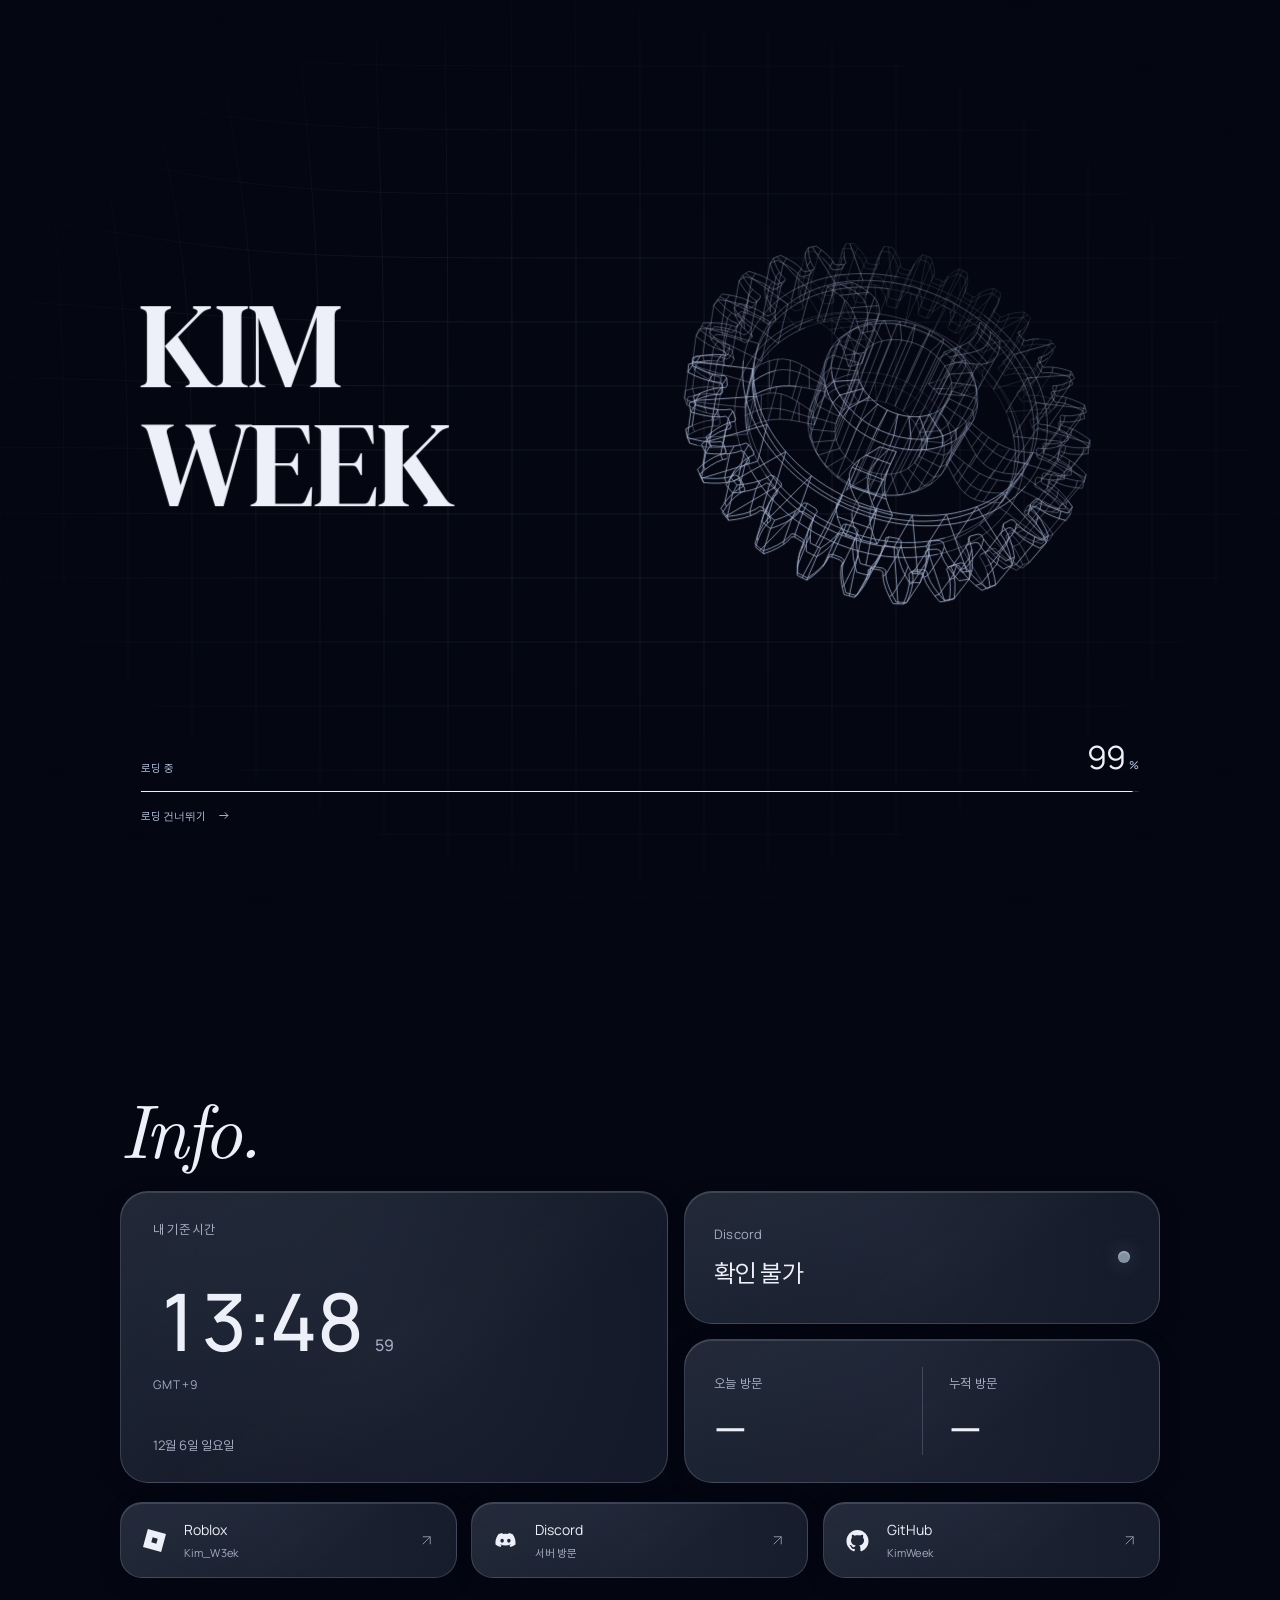
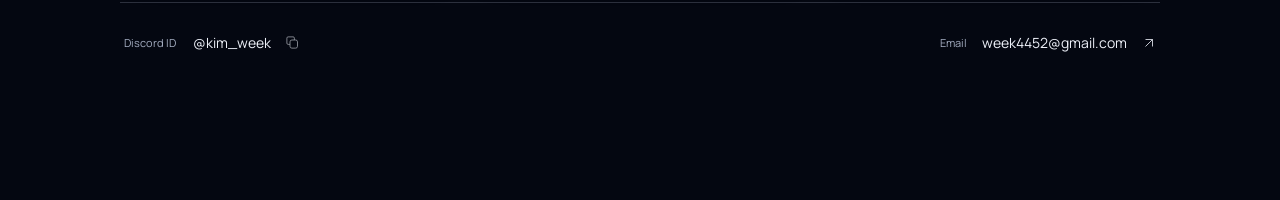
==== commit 2feda9ef: "Keep mobile loading meter visible as doors split Restore meter within moving panels; remove nested m" ====
--- a/index.html
+++ b/index.html
@@ -6,7 +6,7 @@
   <meta name="theme-color" content="#030917">
   <meta name="description" content="KIM WEEK — Portfolio">
   <title>Kim Week - TOP</title>
-  <meta name="kimweek-release" content="release-9ff1a7b35e6c">
+  <meta name="kimweek-release" content="release-0ef2ffe0839a">
   <script>
     try {
       history.scrollRestoration = "manual";
@@ -25,22 +25,22 @@
       dispatchEvent(new Event("portfolio-intro-abort"));
     }, 10000);
   </script>
-  <link rel="icon" type="image/svg+xml" href="/assets/release-9ff1a7b35e6c/favicon.svg">
-  <link rel="stylesheet" href="/assets/release-9ff1a7b35e6c/lenis.css">
-  <link rel="preload" href="/assets/release-9ff1a7b35e6c/editorial-serif.otf" as="font" type="font/otf" crossorigin>
-  <link rel="preload" href="/assets/release-9ff1a7b35e6c/manrope.woff" as="font" type="font/woff" crossorigin>
-  <link rel="preload" href="/assets/release-9ff1a7b35e6c/dm-serif-display.woff" as="font" type="font/woff" crossorigin>
+  <link rel="icon" type="image/svg+xml" href="/assets/release-0ef2ffe0839a/favicon.svg">
+  <link rel="stylesheet" href="/assets/release-0ef2ffe0839a/lenis.css">
+  <link rel="preload" href="/assets/release-0ef2ffe0839a/editorial-serif.otf" as="font" type="font/otf" crossorigin>
+  <link rel="preload" href="/assets/release-0ef2ffe0839a/manrope.woff" as="font" type="font/woff" crossorigin>
+  <link rel="preload" href="/assets/release-0ef2ffe0839a/dm-serif-display.woff" as="font" type="font/woff" crossorigin>
   <style>
     @font-face {
       font-family: Editorial Serif;
-      src: url("/assets/release-9ff1a7b35e6c/editorial-serif.otf") format("opentype");
+      src: url("/assets/release-0ef2ffe0839a/editorial-serif.otf") format("opentype");
       font-weight: 400;
       font-style: italic;
       font-display: swap;
     }
     @font-face {
       font-family: Editorial Sans;
-      src: url("/assets/release-9ff1a7b35e6c/editorial-sans.otf") format("opentype");
+      src: url("/assets/release-0ef2ffe0839a/editorial-sans.otf") format("opentype");
       font-weight: 400;
       font-style: normal;
       font-display: swap;
@@ -450,11 +450,11 @@
       .star-trail { display: none; }
     }
   </style>
-  <link rel="stylesheet" href="/assets/release-9ff1a7b35e6c/info.css">
-  <link rel="stylesheet" href="/assets/release-9ff1a7b35e6c/material.css">
-  <link rel="stylesheet" href="/assets/release-9ff1a7b35e6c/cosmos.css">
-  <link rel="stylesheet" href="/assets/release-9ff1a7b35e6c/intro.css">
-  <link rel="stylesheet" href="/assets/release-9ff1a7b35e6c/poster.css">
+  <link rel="stylesheet" href="/assets/release-0ef2ffe0839a/info.css">
+  <link rel="stylesheet" href="/assets/release-0ef2ffe0839a/material.css">
+  <link rel="stylesheet" href="/assets/release-0ef2ffe0839a/cosmos.css">
+  <link rel="stylesheet" href="/assets/release-0ef2ffe0839a/intro.css">
+  <link rel="stylesheet" href="/assets/release-0ef2ffe0839a/poster.css">
 </head>
 <body>
   <div class="entry-loader" id="entry-loader" data-phase="loading">
@@ -616,15 +616,15 @@
       try { localStorage.setItem("kw-portfolio-theme", light ? "light" : "dark"); } catch {}
     });
   </script>
-  <script type="module" src="/assets/release-9ff1a7b35e6c/space.js"></script>
-  <script type="module" src="/assets/release-9ff1a7b35e6c/stars.js"></script>
-  <script type="module" src="/assets/release-9ff1a7b35e6c/liquid.js"></script>
-  <script type="module" src="/assets/release-9ff1a7b35e6c/info.js"></script>
-  <script type="module" src="/assets/release-9ff1a7b35e6c/interaction.js"></script>
-  <script type="module" src="/assets/release-9ff1a7b35e6c/typography.js"></script>
-  <script type="module" src="/assets/release-9ff1a7b35e6c/title-motion.js"></script>
-  <script type="module" src="/assets/release-9ff1a7b35e6c/scene.js"></script>
-  <script type="module" src="/assets/release-9ff1a7b35e6c/intro.js"></script>
+  <script type="module" src="/assets/release-0ef2ffe0839a/space.js"></script>
+  <script type="module" src="/assets/release-0ef2ffe0839a/stars.js"></script>
+  <script type="module" src="/assets/release-0ef2ffe0839a/liquid.js"></script>
+  <script type="module" src="/assets/release-0ef2ffe0839a/info.js"></script>
+  <script type="module" src="/assets/release-0ef2ffe0839a/interaction.js"></script>
+  <script type="module" src="/assets/release-0ef2ffe0839a/typography.js"></script>
+  <script type="module" src="/assets/release-0ef2ffe0839a/title-motion.js"></script>
+  <script type="module" src="/assets/release-0ef2ffe0839a/scene.js"></script>
+  <script type="module" src="/assets/release-0ef2ffe0839a/intro.js"></script>
   <script data-goatcounter="https://kimweek.goatcounter.com/count" async src="https://gc.zgo.at/count.js"></script>
 </body>
 </html>
--- a/assets/release-0ef2ffe0839a/lenis.css
+++ b/assets/release-0ef2ffe0839a/lenis.css
@@ -0,0 +1,26 @@
+html.lenis,
+html.lenis body {
+  height: auto;
+}
+
+.lenis:not(.lenis-autoToggle).lenis-stopped {
+  overflow: clip;
+}
+
+.lenis [data-lenis-prevent],
+.lenis [data-lenis-prevent-wheel],
+.lenis [data-lenis-prevent-touch],
+.lenis [data-lenis-prevent-vertical],
+.lenis [data-lenis-prevent-horizontal] {
+  overscroll-behavior: contain;
+}
+
+.lenis.lenis-smooth iframe {
+  pointer-events: none;
+}
+
+.lenis.lenis-autoToggle {
+  transition-property: overflow;
+  transition-duration: 1ms;
+  transition-behavior: allow-discrete;
+}
--- a/assets/release-0ef2ffe0839a/info.css
+++ b/assets/release-0ef2ffe0839a/info.css
@@ -0,0 +1,109 @@
+.topbar { padding-top: max(21px, env(safe-area-inset-top)); }
+.brand-icon { transition: transform .4s ease; }
+.page[data-view="info"] .brand-icon { transform: rotate(90deg); }
+.page[data-view="info"] .type-face { animation-play-state: paused; }
+.scroll-cue {
+  position: absolute;
+  bottom: max(24px, env(safe-area-inset-bottom));
+  left: 50%;
+  display: grid;
+  place-items: center;
+  width: 44px;
+  height: 44px;
+  padding: 0;
+  border: 0;
+  background: transparent;
+  color: var(--accent);
+  transform: translateX(-50%);
+  cursor: pointer;
+  opacity: .65;
+}
+.scroll-cue svg { width: 20px; height: 20px; }
+.info-scene {
+  position: relative;
+  width: 100%;
+  min-height: 100svh;
+  min-height: 100dvh;
+  overflow: visible;
+  padding: max(108px, calc(env(safe-area-inset-top) + 88px)) var(--gutter) max(36px, env(safe-area-inset-bottom));
+  color: var(--ink);
+  font-family: Arial, "Apple SD Gothic Neo", "Malgun Gothic", sans-serif;
+  -webkit-overflow-scrolling: touch;
+}
+.info-content { width: min(100%, 1020px); margin: 0 auto; }
+.info-heading {
+  margin: 0 0 24px;
+  font-family: "Editorial Serif", Georgia, serif;
+  font-size: clamp(48px, 5.5vw, 76px);
+  font-weight: 400;
+  font-style: italic;
+  line-height: 1;
+  letter-spacing: -.06em;
+}
+.info-board { display: grid; grid-template-columns: 1.15fr 1fr; gap: 14px; }
+.info-panel {
+  position: relative;
+  min-width: 0;
+  border: 1px solid rgba(198, 221, 255, .16);
+  border-radius: 26px;
+  background: linear-gradient(135deg, rgba(180, 211, 255, .065), rgba(79, 126, 184, .025)), rgba(4, 13, 28, .30);
+  -webkit-backdrop-filter: blur(14px) saturate(125%);
+  backdrop-filter: blur(14px) saturate(125%);
+  box-shadow: inset 0 1px 0 rgba(235, 246, 255, .07), 0 12px 40px rgba(0, 4, 14, .08);
+}
+.info-label { display: block; font-size: 11px; font-weight: 400; letter-spacing: .03em; opacity: .57; }
+.time-panel { grid-row: span 2; padding: 28px 32px; display: flex; flex-direction: column; justify-content: space-between; min-height: 260px; }
+.clock-button { display: block; width: fit-content; max-width: 100%; padding: 12px 0 0; border: 0; background: transparent; color: inherit; text-align: left; cursor: pointer; font-family: inherit; }
+.clock-main { display: flex; align-items: baseline; gap: 10px; white-space: nowrap; }
+.clock-value { font-family: "Editorial Sans", Arial, sans-serif; font-size: clamp(54px, 7vw, 90px); line-height: 1; font-weight: 400; font-variant-numeric: tabular-nums; letter-spacing: -.065em; }
+.clock-period { margin-right: 8px; font-size: 13px; letter-spacing: 0; opacity: .55; }
+.clock-seconds { font-size: 16px; font-variant-numeric: tabular-nums; opacity: .4; }
+.clock-meta { display: block; margin-top: 14px; font-size: 10px; letter-spacing: .12em; opacity: .5; }
+.clock-date { margin-top: 28px; font-size: 12px; opacity: .6; }
+.presence-panel { padding: 25px 28px; display: flex; align-items: center; justify-content: space-between; gap: 12px; }
+.presence-word { margin-top: 9px; font-size: 23px; font-weight: 400; letter-spacing: -.045em; }
+.status-orb { --status-color: #8491a3; flex: 0 0 auto; width: 11px; height: 11px; border-radius: 50%; background: var(--status-color); box-shadow: 0 0 18px color-mix(in srgb, var(--status-color) 40%, transparent), inset 0 1px 2px rgba(255, 255, 255, .4); }
+.status-orb[data-status="online"] { --status-color: #53d595; }
+.status-orb[data-status="idle"] { --status-color: #e6b467; }
+.status-orb[data-status="dnd"] { --status-color: #ed737c; }
+.visits-panel { display: grid; grid-template-columns: minmax(0,1fr) minmax(0,1fr); align-items: center; padding: 25px 28px; gap: 0; }
+.visits-panel.glass-panel::before { content: ''; position: absolute; left: 50%; top: 27px; bottom: 27px; width: 1px; background: var(--glass-border); pointer-events: none; }
+.visit-item { min-width: 0; padding-inline: 0 18px; }
+.visit-item + .visit-item { padding-inline: 27px 0; }
+.visit-value { display: block; margin-top: 12px; font-family: "Editorial Sans", Arial, sans-serif; font-size: clamp(28px, 3.2vw, 40px); font-weight: 400; font-variant-numeric: tabular-nums; letter-spacing: -.045em; }
+.info-links { grid-column: 1 / -1; display: flex; flex-wrap: wrap; gap: 10px; padding-top: 5px; }
+.info-link { display: flex; align-items: center; justify-content: space-between; gap: 26px; min-height: 53px; padding: 0 20px; color: var(--ink); text-decoration: none; font-size: 12px; flex: 1; }
+.info-link svg, .copy-id svg { flex: 0 0 auto; width: 15px; height: 15px; opacity: .6; }
+.info-contacts { display: flex; flex-wrap: wrap; align-items: center; justify-content: space-between; gap: 16px 28px; margin-top: 26px; padding: 0 4px; }
+.copy-id { display: flex; align-items: center; gap: 14px; padding: 9px 0; border: 0; background: none; color: var(--ink); font: inherit; font-size: 13px; cursor: pointer; }
+.copy-id .contact-kind { margin-right: 3px; font-size: 10px; opacity: .45; }
+.contact-email { color: var(--ink); font-size: 13px; text-decoration: none; opacity: .75; overflow-wrap: anywhere; }
+.copy-notice { position: fixed; z-index: 10; bottom: max(28px, env(safe-area-inset-bottom)); left: 50%; padding: 11px 18px; border: 1px solid var(--glass-border); border-radius: 999px; background: var(--bg); color: var(--ink); font: 12px Arial, sans-serif; opacity: 0; transform: translate(-50%, 8px); pointer-events: none; transition: opacity .2s, transform .2s; }
+.copy-notice.is-visible { opacity: 1; transform: translate(-50%, 0); }
+body[data-theme="light"] .info-panel { border-color: rgba(255, 255, 255, .56); background: linear-gradient(135deg, rgba(255, 255, 255, .34), rgba(255, 255, 255, .1)), rgba(218, 233, 248, .44); box-shadow: inset 0 1px 0 rgba(255, 255, 255, .4), 0 12px 40px rgba(32, 65, 99, .03); }
+@media (min-height: 860px) and (min-width: 701px) { .info-scene { display: flex; align-items: center; } .info-content { padding-bottom: 20px; } }
+@media (max-width: 700px) {
+  .info-scene { padding-top: max(94px, calc(env(safe-area-inset-top) + 78px)); }
+  .info-heading { margin-bottom: 20px; }
+  .info-board { gap: 11px; }
+  .time-panel { grid-column: 1 / -1; grid-row: auto; min-height: 208px; padding: 24px; }
+  .clock-value { font-size: clamp(52px, 16vw, 78px); }
+  .clock-date { margin-top: 22px; }
+  .presence-panel { grid-column: 1 / -1; padding: 20px 24px; }
+  .presence-word { font-size: 21px; }
+  .visits-panel { grid-column: 1 / -1; padding: 23px 24px; }
+  .visit-value { font-size: 34px; }
+  .info-link { min-width: 130px; padding-inline: 17px; gap: 16px; }
+  .info-contacts { margin-top: 20px; }
+}
+@media (max-height: 600px) and (min-width: 701px) {
+  .info-scene { padding-top: 88px; padding-bottom: 24px; }
+  .info-heading { font-size: 46px; margin-bottom: 18px; }
+  .time-panel { min-height: 208px; padding: 22px 26px; }
+  .presence-panel, .visits-panel { padding: 18px 24px; }
+  .clock-value { font-size: 64px; }
+  .info-contacts { margin-top: 14px; }
+}
+@media (max-width: 450px) { .info-links { flex-direction: column; } .info-link { flex: auto; } }
+@media (max-width: 350px) { .info-heading { font-size: 45px; } .clock-value { font-size: 49px; } }
+@media (prefers-reduced-motion: reduce) { .scene-track { transition: none; } .page.is-transitioning .sky { animation: none; } }
--- a/assets/release-0ef2ffe0839a/material.css
+++ b/assets/release-0ef2ffe0839a/material.css
@@ -0,0 +1,107 @@
+@font-face { font-family: Manrope; src: url('./manrope.woff') format('woff'); font-weight: 200 800; font-display: swap; }
+@font-face { font-family: Pretendard; src: url('./pretendard-ko.woff2') format('woff2'); font-weight: 400; font-display: swap; }
+:root { --muted: #a8b8ce; --surface: #101e32; }
+body { font-family: Manrope, Pretendard, 'Apple SD Gothic Neo', sans-serif; }
+body[data-theme='light'] {
+  --bg: #f5f4f0; --ink: #202a37; --accent: #64778e; --muted: #596779; --surface: #fcfbf8;
+  --nebula: rgba(134,151,172,.12); --nebula-edge: rgba(179,174,158,.13);
+  --glass-border: rgba(48,64,83,.17); --type-top: #263748; --type-middle: #516779; --type-bottom: #293e52;
+  --type-blue-top: #506b83; --type-blue-bottom: #29465f; --solid-front: #7e94a6; --solid-back: #364a5d;
+}
+.universe { position: fixed; inset: 0; z-index: -1; overflow: hidden; pointer-events: none; background: var(--bg); }
+.atmosphere { top: -40vh; bottom: auto; height: 400vh; animation: none; transform: translateY(calc(var(--scroll-y,0px) * -.4)); }
+.atmosphere::after { filter: none; }
+.sky canvas { display: block; width: 100%; height: 100%; }
+.topbar { position: fixed; }
+.glass,.glass-panel {
+  isolation: isolate; overflow: hidden; transform: none;
+  border-color: rgba(191,217,249,.22);
+  background: linear-gradient(145deg,rgba(214,233,255,.07),transparent 65%),var(--surface);
+  -webkit-backdrop-filter: none; backdrop-filter: none;
+  box-shadow: inset 0 1px 0 rgba(255,255,255,.13),0 6px 24px rgba(0,4,14,.12);
+}
+.topbar .glass { background: linear-gradient(135deg,rgba(213,234,255,.1),rgba(16,30,50,.82)); -webkit-backdrop-filter: blur(7px); backdrop-filter: blur(7px); }
+.glass::before,.glass-panel::before { content: none; }
+.glass::after,.glass-panel::after { content: ''; position: absolute; inset: 0; border-radius: inherit; pointer-events: none; background: linear-gradient(130deg,rgba(255,255,255,.07),transparent 40%); opacity: 1; z-index: -1; }
+.section-nav { position: relative; pointer-events: auto; }
+.brand { min-width: 124px; justify-content: flex-start; padding-inline: 15px; gap: 11px; border-radius: 15px; }
+.document-icon { flex: 0 0 auto; width: 17px; height: 20px; color: var(--accent); }
+.chapter-label { min-width: 34px; max-width: 120px; overflow: hidden; text-overflow: ellipsis; white-space: nowrap; text-align: left; font: 500 11px/1 Manrope,sans-serif; letter-spacing: .09em; }
+.index-chevron { width: 13px; height: 13px; margin-left: auto; opacity: .65; transition: transform .2s; }
+.brand[aria-expanded='true'] .index-chevron { transform: rotate(180deg); }
+.toc-sheet { position: absolute; top: calc(100% + 11px); left: 0; width: min(250px,calc(100vw - var(--gutter) * 2)); max-height: calc(100dvh - 108px); overflow-y: auto; padding: 17px 9px 9px; border: 1px solid var(--glass-border); border-radius: 17px; background: var(--surface); color: var(--ink); box-shadow: inset 0 1px 0 #ffffff12,0 12px 35px #0004; transform-origin: 24px 0; }
+.toc-sheet[hidden] { display: none; }
+.toc-caption { margin: 0 12px 13px; padding-bottom: 12px; border-bottom: 1px solid var(--glass-border); color: var(--muted); font-size: 12px; letter-spacing: .025em; }
+.toc-list { list-style: none; margin: 0; padding: 0; counter-reset: chapter; }
+.toc-list > li { counter-increment: chapter; }
+.toc-link { display: flex; align-items: center; gap: 15px; min-height: 47px; padding: 0 12px; border-radius: 9px; text-decoration: none; color: var(--muted); font: 500 12px/1 Manrope,sans-serif; letter-spacing: .07em; transition: background .15s,color .15s; }
+.toc-number { width: 18px; font-size: 10px; font-variant-numeric: tabular-nums; opacity: .65; }
+.toc-number::before { content: counter(chapter,decimal-leading-zero); }
+.toc-marker { width: 4px; height: 4px; border-radius: 50%; margin-left: auto; background: currentColor; opacity: 0; }
+.toc-link[aria-current='location'] { color: var(--ink); background: color-mix(in srgb,var(--accent) 12%,transparent); }
+.toc-link[aria-current='location'] .toc-marker { opacity: .85; }
+.toc-link:hover,.toc-link:focus-visible { color: var(--ink); background: color-mix(in srgb,var(--accent) 18%,transparent); }
+body[data-theme='light'] .toc-sheet { box-shadow: inset 0 1px 0 #fff,0 12px 35px #202a371a; }
+.theme-knob { width: calc((100% - 8px) / 2); transform: translate3d(var(--knob-x,47px),0,0) scale(var(--knob-sx,1),var(--knob-sy,1)); background: linear-gradient(145deg,rgba(240,250,255,.27),rgba(176,213,251,.09)); box-shadow: inset 0 1px 1px rgba(255,255,255,.55),0 2px 7px rgba(0,5,15,.18); }
+.name-first { font-family: Manrope,sans-serif; font-weight: 400; }
+.type-face { animation: none !important; }
+.type-slice { -webkit-text-stroke-width: .75px; }
+.info-scene { font-family: Manrope,Pretendard,'Apple SD Gothic Neo',sans-serif; }
+.info-content { width: min(100%,1040px); }
+.info-heading { font-size: clamp(56px,6vw,84px); margin-bottom: 26px; text-shadow: none; }
+.info-board { gap: 16px; }
+.info-panel { border-radius: 28px; }
+.time-panel { display: grid; grid-template-rows: auto 1fr auto; gap: 0; min-height: 292px; padding: 28px 32px; }
+.time-heading { position: relative; display: flex; align-items: center; }
+.info-label { font-size: 13px; color: var(--muted); letter-spacing: .015em; opacity: 1; }
+.clock-button { position: relative; align-self: center; width: 100%; margin: 25px 0; padding: 0; }
+.clock-main { --clock-size: clamp(54px,6.2vw,84px); gap: 0; align-items: baseline; }
+.clock-value { display: inline-flex; font: 500 var(--clock-size)/1 Manrope,sans-serif; letter-spacing: -.035em; }
+.clock-seconds { display: inline-flex; margin-left: 12px; font: 500 16px/1 Manrope,sans-serif; color: var(--muted); opacity: 1; transform: none; }
+.clock-period { display: inline-block; flex: 0 0 auto; width: 0; margin: 0; overflow: hidden; color: var(--muted); font-size: 12px; white-space: nowrap; opacity: 0; transform: translateX(-8px); transition: width 500ms cubic-bezier(.22,1,.36,1),margin-right 500ms,opacity 300ms,transform 500ms; }
+.page[data-clock='12'] .clock-period { width: 2em; margin-right: 10px; opacity: 1; transform: none; }
+.clock-meta { margin-top: 16px; font-size: 12px; letter-spacing: .1em; opacity: 1; color: var(--muted); }
+.clock-date { position: relative; margin: 0; font-size: 13px; opacity: 1; color: var(--muted); }
+.digit-slot { display: inline-block; width: .59em; height: 1em; overflow: hidden; vertical-align: top; }
+.digit-strip { display: flex; flex-direction: column; transition: transform 650ms cubic-bezier(.2,.85,.2,1); }
+.digit-strip > span { display: block; flex: 0 0 1em; height: 1em; line-height: 1em; text-align: center; }
+.reel-separator { display: inline-block; min-width: .23em; line-height: 1em; text-align: center; }
+.clock-orbit { display: none; }
+.presence-panel { padding: 26px 29px; }
+.presence-word { font-size: 25px; margin-top: 12px; letter-spacing: -.035em; }
+.status-orb { width: 12px; height: 12px; }
+.visits-panel { padding: 27px 29px; }
+.visit-value { display: flex; font: 500 clamp(30px,3.5vw,42px)/1 Manrope,sans-serif; margin-top: 14px; letter-spacing: -.035em; }
+.info-links { gap: 14px; padding-top: 3px; }
+.info-link { min-height: 76px; border-radius: 22px; padding: 14px 22px; gap: 18px; font-size: 14px; transition: border-color .2s,transform .2s; }
+.info-link:hover,.info-link:focus-visible { border-color: var(--accent); transform: translateY(-3px); }
+.info-link .link-mark { width: 23px; height: 23px; flex: 0 0 23px; opacity: .9; }
+.roblox-mark { display: block; border: 7px solid currentColor; transform: rotate(18deg); }
+.link-copy { display: flex; flex-direction: column; gap: 6px; flex: 1; }
+.link-copy small { font-size: 11px; color: var(--muted); letter-spacing: .01em; }
+.link-arrow { transition: transform .3s; }
+.info-link:hover .link-arrow { transform: translate(3px,-3px); }
+.info-contacts { margin-top: 24px; padding-top: 19px; border-top: 1px solid var(--glass-border); }
+.copy-id,.contact-email { min-height: 42px; font-size: 14px; }
+.contact-email { display: flex; align-items: center; gap: 15px; opacity: 1; }
+.contact-kind,.copy-id .contact-kind { font-size: 11px; color: var(--muted); opacity: 1; }
+.contact-email svg { width: 14px; height: 14px; }
+.copy-notice { background: var(--surface); font-family: inherit; box-shadow: 0 6px 25px #0002; }
+body[data-theme='light'] .glass,body[data-theme='light'] .glass-panel { background: linear-gradient(145deg,#ffffff70,transparent),var(--surface); border-color: var(--glass-border); box-shadow: inset 0 1px 0 #fff,0 6px 24px #28364908; }
+body[data-theme='light'] .topbar .glass { background: linear-gradient(135deg,#ffffffb3,#efeee8bf); }
+body[data-theme='light'] .theme-knob { background: linear-gradient(145deg,#fff,#dddfe1b3); box-shadow: inset 0 1px 1px #fff,0 2px 7px #1b253427; }
+@media(max-width:700px) {
+  .brand { min-width: 118px; padding-inline: 13px; gap: 10px; }
+  .info-heading { font-size: 64px; margin-bottom: 23px; }
+  .info-board { gap: 13px; }
+  .time-panel { padding: 24px; min-height: 253px; }
+  .clock-main { --clock-size: clamp(47px,14vw,76px); }
+  .presence-panel,.visits-panel { padding: 24px; }
+  .visit-value { font-size: 36px; }
+  .info-link { min-height: 70px; padding-inline: 21px; }
+  .info-contacts { gap: 2px 20px; margin-top: 21px; padding-top: 14px; }
+}
+@media(max-width:350px) { .time-panel,.presence-panel,.visits-panel { padding-inline: 19px; } .contact-email { gap: 9px; font-size: 12px; } .clock-main { --clock-size: 44px; } .clock-period { font-size: 10px; } .clock-seconds { margin-left: 7px; font-size: 12px; } }
+@media(max-height:650px) and (min-width:701px) { .info-heading { font-size: 54px; margin-bottom: 20px; } .time-panel { min-height: 250px; padding: 23px 28px; } .clock-main { --clock-size: 68px; } .info-scene { padding-top: 95px; } }
+@media(prefers-reduced-motion:reduce) { .digit-strip,.morph-char,.brand-icon,.clock-period { transition: none !important; } .info-link:hover { transform: none; } }
+@media(prefers-contrast:more) { .glass,.glass-panel { border-color: var(--ink); background: var(--bg); } }
--- a/assets/release-0ef2ffe0839a/cosmos.css
+++ b/assets/release-0ef2ffe0839a/cosmos.css
@@ -0,0 +1,13 @@
+.info-content{transform:perspective(1500px) translate3d(var(--info-x,0px),var(--info-y,0px),0) rotateX(calc(var(--info-tilt-y,0)*-6deg)) rotateY(calc(var(--info-tilt-x,0)*8deg));transform-origin:center}
+.info-panel,.info-link{--card-x:0;--card-y:0;--spot-x:50%;--spot-y:50%;transform:perspective(1000px) rotateX(calc(var(--card-y)*-4deg)) rotateY(calc(var(--card-x)*4deg));transform-origin:center;backface-visibility:hidden}
+.info-link:hover,.info-link:focus-visible{transform:perspective(1000px) rotateX(calc(var(--card-y)*-4deg)) rotateY(calc(var(--card-x)*4deg)) translateY(-2px)}
+.info-panel::after,.info-link::after{background:radial-gradient(420px circle at var(--spot-x) var(--spot-y),#acd4ff16,transparent 62%);opacity:.45;transition:opacity .25s;z-index:0}
+.info-panel.is-pointed::after,.info-link.is-pointed::after{opacity:1}
+.info-panel.is-pointed,.info-link.is-pointed{border-color:#afcffb55}
+.info-panel>*{position:relative;z-index:1}
+.info-link>*{position:relative;z-index:1}
+.info-link .link-mark{opacity:1}
+.roblox-mark{border:0;transform:none}
+body[data-theme='light'] .info-panel::after,body[data-theme='light'] .info-link::after{background:radial-gradient(420px circle at var(--spot-x) var(--spot-y),#7799c51d,transparent 62%)}
+body[data-theme='light'] .info-panel.is-pointed,body[data-theme='light'] .info-link.is-pointed{border-color:#637d9f77}
+@media(prefers-reduced-motion:reduce),(pointer:coarse){.info-content,.info-panel,.info-link,.info-link:hover,.info-link:focus-visible{transform:none}.info-panel::after,.info-link::after{transition:none}}
--- a/assets/release-0ef2ffe0839a/intro.css
+++ b/assets/release-0ef2ffe0839a/intro.css
@@ -0,0 +1,37 @@
+.entry-loader{display:none;--flat-paper:#030917;--flat-ink:#e7f0ff;--wire-ink:#a8c7ef;--intro-rule:#b6d2f52e;--intro-grid:#91b2e00b;--flat-ease:cubic-bezier(.76,0,.24,1);--intro-width:min(1040px,78vw);position:fixed;inset:0;z-index:100;isolation:isolate;font-family:Manrope,Pretendard,sans-serif;color:var(--flat-ink)}
+html.is-loading .entry-loader{display:block}
+html.is-loading,html.is-loading body{overflow:hidden;overscroll-behavior:none}
+html.is-loading body{touch-action:none}
+html.is-loading .page{pointer-events:none}
+.intro-dimmer{position:absolute;inset:0;z-index:0;background:#000;opacity:.94;transition:opacity 1200ms cubic-bezier(.4,0,.3,1) 100ms}
+.flat-panel{position:absolute;inset:0;z-index:1;will-change:transform;transition:transform 1200ms var(--flat-ease)}
+.flat-panel-left{clip-path:inset(0 50% 0 0)}.flat-panel-right{clip-path:inset(0 0 0 50%)}
+.flat-visual{position:absolute;inset:0;overflow:hidden;background:var(--flat-paper)}
+.flat-grid{position:absolute;inset:0;display:block;width:100%;height:100%;pointer-events:none;mask-image:radial-gradient(ellipse at center,#000 20%,transparent 85%)}
+.flat-composition{position:absolute;left:50%;top:45%;width:var(--intro-width);display:grid;grid-template-columns:1fr 1.12fr;align-items:center;gap:clamp(36px,5vw,84px);transform:translate(-50%,-50%)}
+.flat-heading{display:flex;min-width:0;flex-direction:column;align-items:flex-start;gap:.035em;margin:0;font-size:clamp(86px,9.5vw,154px);font-weight:350;letter-spacing:-.08em;line-height:.94}
+.flat-heading>span{display:block;animation:flat-type-arrive 700ms cubic-bezier(.16,1,.3,1) both}
+.flat-heading>span:last-child{padding-right:.13em;font-family:'Editorial Serif',Georgia,serif;font-weight:400;font-style:italic;letter-spacing:-.055em;animation-delay:80ms}
+.flat-wireframe{display:block;min-width:0;width:100%;height:auto;aspect-ratio:1;animation:flat-wire-arrive 900ms cubic-bezier(.16,1,.3,1) both}
+.flat-progress{position:absolute;left:50%;bottom:max(12vh,84px);width:var(--intro-width);transform:translateX(-50%)}
+.flat-readout{display:flex;align-items:baseline;justify-content:space-between;gap:24px;margin-bottom:19px;font-variant-numeric:tabular-nums}
+.flat-state{font-size:11px;letter-spacing:.025em;color:var(--wire-ink)}
+.flat-count{display:flex;align-items:baseline;gap:5px;font-size:32px;font-weight:400;letter-spacing:-.045em;line-height:1}
+.flat-count [data-intro-value]{min-width:1.9em;text-align:right}
+.flat-percent{font-size:11px;font-weight:500;letter-spacing:0;color:var(--wire-ink)}
+.flat-meter{height:1px;background:var(--intro-rule);overflow:hidden}
+.flat-meter-fill{height:100%;background:var(--flat-ink);transform:scaleX(0);transform-origin:left}
+.intro-skip{position:absolute;z-index:3;right:max(28px,env(safe-area-inset-right));bottom:max(14px,env(safe-area-inset-bottom));display:flex;align-items:center;gap:10px;min-height:44px;padding:10px 0 10px 12px;background:none;border:0;color:var(--wire-ink);font:11px Manrope,Pretendard,sans-serif;cursor:pointer;transition:opacity 240ms}
+.intro-skip svg{width:15px;height:15px}.intro-skip:focus-visible{outline:1px solid currentColor;outline-offset:5px}
+.intro-accessible{position:absolute;width:1px;height:1px;padding:0;border:0;overflow:hidden;clip-path:inset(50%);white-space:nowrap}
+.entry-loader[data-phase='opening'] .flat-panel-left{transform:translate3d(-102%,0,0)}
+.entry-loader[data-phase='opening'] .flat-panel-right{transform:translate3d(102%,0,0)}
+.entry-loader[data-phase='opening'] .intro-dimmer,.entry-loader[data-phase='opening'] .intro-skip{opacity:0;pointer-events:none}
+body[data-theme='light'] .entry-loader{--flat-paper:#f5f4f0;--flat-ink:#202a37;--wire-ink:#526d8a;--intro-rule:#263e6025;--intro-grid:#263e6009}
+@keyframes flat-type-arrive{from{transform:translate3d(0,14px,0);opacity:0}to{transform:translate3d(0,0,0);opacity:1}}
+@keyframes flat-wire-arrive{from{transform:translate3d(0,8px,0) scale(.98);opacity:0}to{transform:translate3d(0,0,0) scale(1);opacity:1}}
+@media(min-width:2200px){.entry-loader{--intro-width:min(1280px,70vw)}.flat-heading{font-size:174px}}
+@media(max-width:640px) and (min-height:501px){.entry-loader{--intro-width:80vw}.flat-composition{top:43%;grid-template-columns:1fr;justify-items:center;gap:22px}.flat-wireframe{grid-row:1;width:min(65vw,290px)}.flat-heading{flex-direction:row;align-items:baseline;gap:.22em;font-size:clamp(39px,11.4vw,68px);letter-spacing:-.07em}.flat-heading>span:last-child{padding-right:.06em}.flat-progress{bottom:max(13vh,86px)}.flat-count{font-size:28px}.flat-readout{margin-bottom:17px}.intro-skip{right:24px}}
+@media(max-height:500px){.entry-loader{--intro-width:80vw}.flat-composition{top:42%;grid-template-columns:1fr 1fr;gap:6vw}.flat-heading{font-size:min(11vw,23vh)}.flat-wireframe{width:min(36vw,61vh);justify-self:end}.flat-progress{bottom:60px}.flat-readout{margin-bottom:12px}.flat-count{font-size:25px}.intro-skip{bottom:4px;right:24px}}
+@media(max-height:300px){.flat-composition{top:37%}.flat-heading{font-size:min(10vw,23vh)}.flat-wireframe{width:49vh}.flat-progress{bottom:43px}.flat-readout{margin-bottom:8px}.flat-state,.flat-percent,.intro-skip{font-size:10px}.flat-count{font-size:21px}.intro-skip{min-height:34px;bottom:0}}
+@media(prefers-reduced-motion:reduce){.entry-loader *{animation:none!important;transition:none!important}.flat-panel{will-change:auto}}
--- a/assets/release-0ef2ffe0839a/poster.css
+++ b/assets/release-0ef2ffe0839a/poster.css
@@ -0,0 +1,75 @@
+@font-face{font-family:'DM Serif Display';src:url('./dm-serif-display.woff') format('woff');font-weight:400;font-style:normal;font-display:swap}
+:root{
+  --bg:#040711;--ink:#edf0f8;--accent:#b5bfd6;--muted:#a4adc1;--surface:#141a29;
+  --star:#d9deed;--star-bright:#f5f6ff;--star-cool:#c3cde7;--star-warm:#d7cbd7;
+  --nebula:rgba(57,72,133,.12);--nebula-edge:rgba(91,62,100,.07);
+  --glass-border:rgba(205,212,238,.20);--glass-highlight:rgba(237,240,255,.23);
+  --type-top:#f7f8ff;--type-middle:#d5dbe9;--type-bottom:#8e9db9;
+  --type-blue-top:#dbe1f4;--type-blue-bottom:#8395b7;--type-sheen:rgba(245,247,255,.72);
+  --solid-front:#acb9d3;--solid-back:#313c5a;
+}
+body[data-theme='light']{
+  --bg:#dde4ee;--ink:#1c2b45;--accent:#4f668c;--muted:#536682;--surface:#f6f8fd;
+  --star:#41577d;--star-bright:#1f355d;--star-cool:#536c96;--star-warm:#756884;--star-strength:1.75;
+  --nebula:rgba(75,101,148,.07);--nebula-edge:rgba(102,97,144,.04);
+  --glass-border:rgba(69,91,126,.22);--type-top:#213252;--type-middle:#50698d;--type-bottom:#253a60;
+  --type-blue-top:#667fa6;--type-blue-bottom:#304b75;--solid-front:#a0aec8;--solid-back:#415879;
+  --type-sheen:rgba(255,255,255,.5);
+}
+.name-first,.name-second,.flat-heading>span{font-family:'DM Serif Display',Georgia,serif;font-weight:400;font-style:normal;letter-spacing:-.035em}
+.name-first{padding:0;line-height:.88}
+.name-second{padding:0;line-height:.94}
+.flat-heading>span{margin-left:var(--intro-ink-offset,0px)}
+.flat-heading>span:first-child{--intro-ink-offset:-.022em}
+.flat-heading>span:last-child{--intro-ink-offset:-.004em;padding-right:0;font-family:'DM Serif Display',Georgia,serif;font-weight:400;font-style:normal;letter-spacing:-.035em}
+.sky-distant{z-index:-4}
+.name-first .type-face,.name-second .type-face{
+  background-image:linear-gradient(112deg,transparent 34%,var(--type-sheen) 49%,transparent 63%),linear-gradient(165deg,var(--type-top),var(--type-middle) 52%,var(--type-top) 64%,var(--type-bottom));
+  background-size:260% 100%,100% 100%;background-position:calc(50% + var(--title-x,0)*65%) 0,0 0;text-shadow:none;
+}
+.topbar .glass{background:linear-gradient(135deg,#d6dff714,#141a29d1)}
+.theme-knob{background:linear-gradient(145deg,#e3e9ff3d,#b0bddd17)}
+.glass,.glass-panel{border-color:var(--glass-border)}
+.info-panel::after,.info-link::after{background:radial-gradient(420px circle at var(--spot-x) var(--spot-y),#d0dbff16,transparent 62%)}
+.info-panel.is-pointed,.info-link.is-pointed{border-color:#c5cfee55}
+.entry-loader{--flat-paper:#040711;--flat-ink:#edf0f8;--wire-ink:#b0bddb;--intro-rule:#b0bddb33;--intro-gap:18px;--intro-bottom:max(12vh,84px);--skip-height:44px}
+.flat-progress{bottom:var(--intro-bottom)}
+.flat-readout{align-items:flex-end;margin-bottom:var(--intro-gap)}
+.flat-state{font-size:11px;line-height:1}
+.intro-skip{left:calc((100% - var(--intro-width))/2);right:auto;bottom:calc(var(--intro-bottom) - var(--intro-gap) - var(--skip-height));height:var(--skip-height);min-height:0;align-items:flex-start;justify-content:flex-start;padding:0;gap:11px;font-size:11px;line-height:1;color:var(--wire-ink)}
+.intro-skip>span{display:block;line-height:1}
+.intro-skip svg{width:14px;height:14px;transform:translateY(-1.5px)}
+body[data-theme='light'] .topbar .glass{background:linear-gradient(135deg,#ffffffc9,#dbe4f1c7)}
+body[data-theme='light'] .theme-knob{background:linear-gradient(145deg,#ffffff,#cad6e9b3)}
+body[data-theme='light'] .entry-loader{--flat-paper:#e3e9f2;--flat-ink:#1c2b45;--wire-ink:#526c97;--intro-rule:#526c9744}
+.presence-word{display:inline-block}
+.status-orb{transition:background-color 280ms ease,box-shadow 280ms ease}
+@media(prefers-reduced-motion:reduce){.status-orb{transition:none}}
+@media(max-width:700px){.entry-loader{--intro-bottom:max(13vh,86px)}}
+@media(max-width:640px) and (min-height:501px){.flat-heading{gap:.4em}.flat-state,.intro-skip{font-size:10px}}
+@media(max-height:500px){.entry-loader{--intro-bottom:64px;--intro-gap:14px}}
+@media(max-height:300px){.entry-loader{--intro-bottom:60px;--intro-gap:11px;--skip-height:34px}.flat-composition{top:32%}}
+.topbar,.info-scene{padding-left:max(var(--gutter),env(safe-area-inset-left));padding-right:max(var(--gutter),env(safe-area-inset-right))}
+@media(max-width:700px){.copy-id,.contact-email{min-height:44px}}
+@media(hover:none),(pointer:coarse){.name{transform:none}.hero{touch-action:pan-y pinch-zoom}}
+@media(hover:none),(pointer:coarse){.universe{inset:0 0 auto;height:100vh;height:100lvh}.hero{height:100vh;height:100svh}.info-scene{min-height:100vh;min-height:100svh}}
+@media(hover:none),(pointer:coarse){
+  .info-content,.info-panel,.info-link,.info-link:hover,.info-link:focus-visible{transform:none!important;transform-style:flat;backface-visibility:visible;will-change:auto}
+  .info-panel>*,.info-link>*{z-index:auto;backface-visibility:visible}
+  .info-panel::after,.info-link::after{display:none}
+  .topbar .glass{-webkit-backdrop-filter:none;backdrop-filter:none}
+  .link-arrow,.info-link:hover .link-arrow{transform:none;transition:none}
+  .entry-loader{inset:0 0 auto;height:100vh;height:100lvh}
+  .flat-panel{right:auto;width:50%;overflow:hidden;clip-path:none;background:var(--flat-paper);will-change:auto;transition:transform 850ms var(--flat-ease)}
+  .flat-panel-left{left:0}.flat-panel-right{left:50%}
+  .flat-panel .flat-visual{inset:0 auto auto 0;width:200%;height:100vh;height:100svh}
+  .flat-panel-right .flat-visual{left:-100%}
+  .flat-heading>span,.flat-wireframe{animation:none}
+  .intro-dimmer{transition:opacity 900ms cubic-bezier(.4,0,.3,1)}
+  .entry-loader[data-phase='opening'] .flat-panel-left{transform:translate3d(-100%,0,0)}
+  .entry-loader[data-phase='opening'] .flat-panel-right{transform:translate3d(100%,0,0)}
+  .intro-skip{top:calc(100svh - var(--intro-bottom) + var(--intro-gap));bottom:auto}
+  .flat-panel .flat-progress{left:calc((100% - var(--intro-width))/2);transform:none}
+  .flat-panel .flat-meter{height:2px;overflow:visible}
+  .flat-panel .flat-meter-fill{width:0;transform:none;will-change:auto}
+}
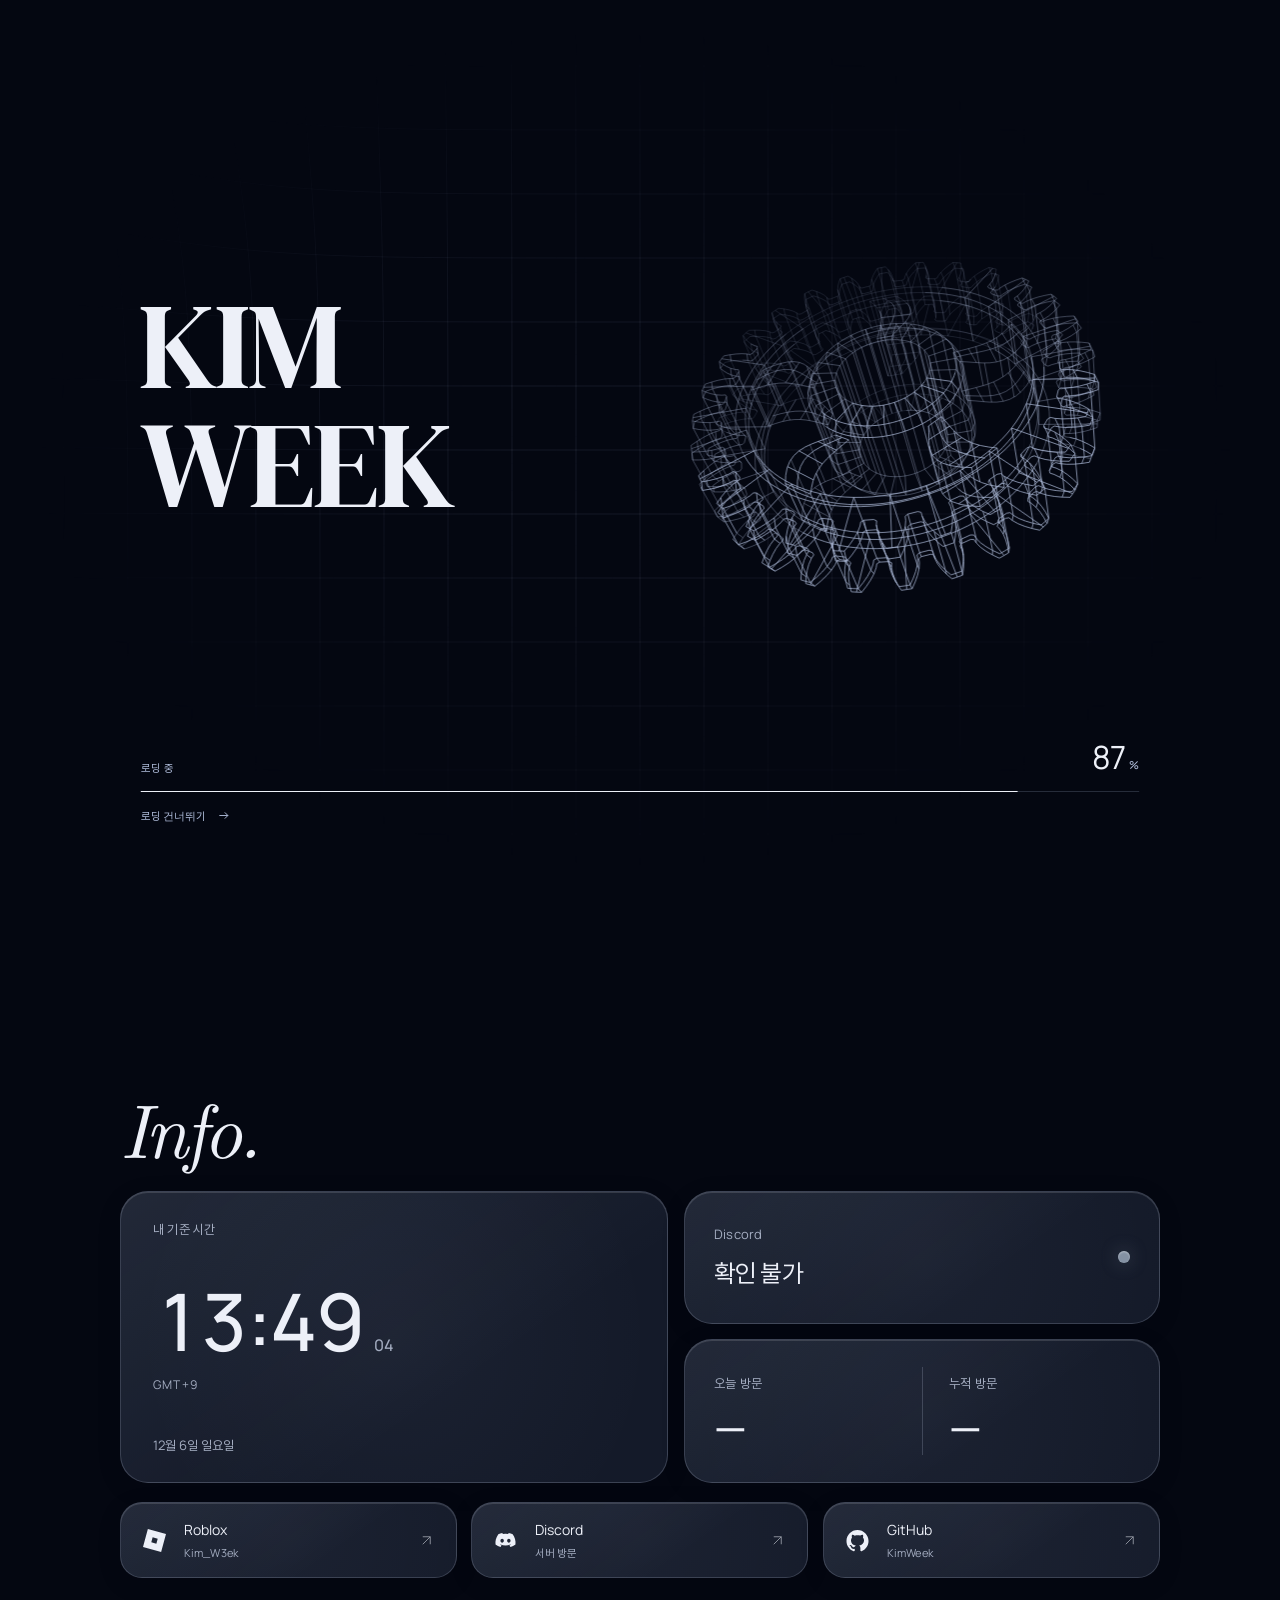
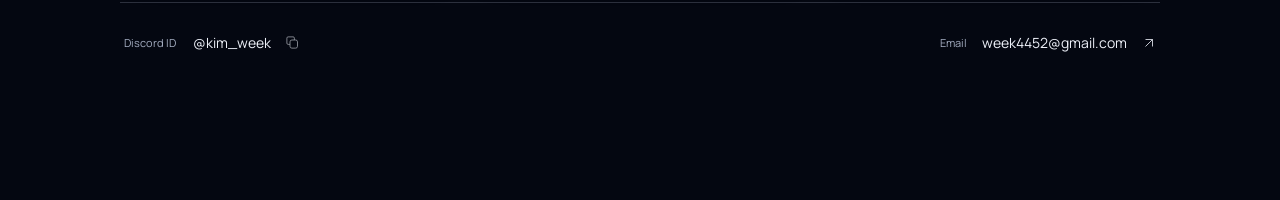
==== commit af92d1f5: "Unify loading screen rendering and remove obsolete published files Use one raster surface for deskto" ====
--- a/index.html
+++ b/index.html
@@ -6,7 +6,7 @@
   <meta name="theme-color" content="#030917">
   <meta name="description" content="KIM WEEK — Portfolio">
   <title>Kim Week - TOP</title>
-  <meta name="kimweek-release" content="release-0ef2ffe0839a">
+  <meta name="kimweek-release" content="release-aff8421a0c6e">
   <script>
     try {
       history.scrollRestoration = "manual";
@@ -25,22 +25,22 @@
       dispatchEvent(new Event("portfolio-intro-abort"));
     }, 10000);
   </script>
-  <link rel="icon" type="image/svg+xml" href="/assets/release-0ef2ffe0839a/favicon.svg">
-  <link rel="stylesheet" href="/assets/release-0ef2ffe0839a/lenis.css">
-  <link rel="preload" href="/assets/release-0ef2ffe0839a/editorial-serif.otf" as="font" type="font/otf" crossorigin>
-  <link rel="preload" href="/assets/release-0ef2ffe0839a/manrope.woff" as="font" type="font/woff" crossorigin>
-  <link rel="preload" href="/assets/release-0ef2ffe0839a/dm-serif-display.woff" as="font" type="font/woff" crossorigin>
+  <link rel="icon" type="image/svg+xml" href="/assets/release-aff8421a0c6e/favicon.svg">
+  <link rel="stylesheet" href="/assets/release-aff8421a0c6e/lenis.css">
+  <link rel="preload" href="/assets/release-aff8421a0c6e/editorial-serif.otf" as="font" type="font/otf" crossorigin>
+  <link rel="preload" href="/assets/release-aff8421a0c6e/manrope.woff" as="font" type="font/woff" crossorigin>
+  <link rel="preload" href="/assets/release-aff8421a0c6e/dm-serif-display.woff" as="font" type="font/woff" crossorigin>
   <style>
     @font-face {
       font-family: Editorial Serif;
-      src: url("/assets/release-0ef2ffe0839a/editorial-serif.otf") format("opentype");
+      src: url("/assets/release-aff8421a0c6e/editorial-serif.otf") format("opentype");
       font-weight: 400;
       font-style: italic;
       font-display: swap;
     }
     @font-face {
       font-family: Editorial Sans;
-      src: url("/assets/release-0ef2ffe0839a/editorial-sans.otf") format("opentype");
+      src: url("/assets/release-aff8421a0c6e/editorial-sans.otf") format("opentype");
       font-weight: 400;
       font-style: normal;
       font-display: swap;
@@ -450,11 +450,11 @@
       .star-trail { display: none; }
     }
   </style>
-  <link rel="stylesheet" href="/assets/release-0ef2ffe0839a/info.css">
-  <link rel="stylesheet" href="/assets/release-0ef2ffe0839a/material.css">
-  <link rel="stylesheet" href="/assets/release-0ef2ffe0839a/cosmos.css">
-  <link rel="stylesheet" href="/assets/release-0ef2ffe0839a/intro.css">
-  <link rel="stylesheet" href="/assets/release-0ef2ffe0839a/poster.css">
+  <link rel="stylesheet" href="/assets/release-aff8421a0c6e/info.css">
+  <link rel="stylesheet" href="/assets/release-aff8421a0c6e/material.css">
+  <link rel="stylesheet" href="/assets/release-aff8421a0c6e/cosmos.css">
+  <link rel="stylesheet" href="/assets/release-aff8421a0c6e/intro.css">
+  <link rel="stylesheet" href="/assets/release-aff8421a0c6e/poster.css">
 </head>
 <body>
   <div class="entry-loader" id="entry-loader" data-phase="loading">
@@ -616,15 +616,15 @@
       try { localStorage.setItem("kw-portfolio-theme", light ? "light" : "dark"); } catch {}
     });
   </script>
-  <script type="module" src="/assets/release-0ef2ffe0839a/space.js"></script>
-  <script type="module" src="/assets/release-0ef2ffe0839a/stars.js"></script>
-  <script type="module" src="/assets/release-0ef2ffe0839a/liquid.js"></script>
-  <script type="module" src="/assets/release-0ef2ffe0839a/info.js"></script>
-  <script type="module" src="/assets/release-0ef2ffe0839a/interaction.js"></script>
-  <script type="module" src="/assets/release-0ef2ffe0839a/typography.js"></script>
-  <script type="module" src="/assets/release-0ef2ffe0839a/title-motion.js"></script>
-  <script type="module" src="/assets/release-0ef2ffe0839a/scene.js"></script>
-  <script type="module" src="/assets/release-0ef2ffe0839a/intro.js"></script>
+  <script type="module" src="/assets/release-aff8421a0c6e/space.js"></script>
+  <script type="module" src="/assets/release-aff8421a0c6e/stars.js"></script>
+  <script type="module" src="/assets/release-aff8421a0c6e/liquid.js"></script>
+  <script type="module" src="/assets/release-aff8421a0c6e/info.js"></script>
+  <script type="module" src="/assets/release-aff8421a0c6e/interaction.js"></script>
+  <script type="module" src="/assets/release-aff8421a0c6e/typography.js"></script>
+  <script type="module" src="/assets/release-aff8421a0c6e/title-motion.js"></script>
+  <script type="module" src="/assets/release-aff8421a0c6e/scene.js"></script>
+  <script type="module" src="/assets/release-aff8421a0c6e/intro.js"></script>
   <script data-goatcounter="https://kimweek.goatcounter.com/count" async src="https://gc.zgo.at/count.js"></script>
 </body>
 </html>
--- a/assets/release-aff8421a0c6e/lenis.css
+++ b/assets/release-aff8421a0c6e/lenis.css
@@ -0,0 +1,26 @@
+html.lenis,
+html.lenis body {
+  height: auto;
+}
+
+.lenis:not(.lenis-autoToggle).lenis-stopped {
+  overflow: clip;
+}
+
+.lenis [data-lenis-prevent],
+.lenis [data-lenis-prevent-wheel],
+.lenis [data-lenis-prevent-touch],
+.lenis [data-lenis-prevent-vertical],
+.lenis [data-lenis-prevent-horizontal] {
+  overscroll-behavior: contain;
+}
+
+.lenis.lenis-smooth iframe {
+  pointer-events: none;
+}
+
+.lenis.lenis-autoToggle {
+  transition-property: overflow;
+  transition-duration: 1ms;
+  transition-behavior: allow-discrete;
+}
--- a/assets/release-aff8421a0c6e/info.css
+++ b/assets/release-aff8421a0c6e/info.css
@@ -0,0 +1,109 @@
+.topbar { padding-top: max(21px, env(safe-area-inset-top)); }
+.brand-icon { transition: transform .4s ease; }
+.page[data-view="info"] .brand-icon { transform: rotate(90deg); }
+.page[data-view="info"] .type-face { animation-play-state: paused; }
+.scroll-cue {
+  position: absolute;
+  bottom: max(24px, env(safe-area-inset-bottom));
+  left: 50%;
+  display: grid;
+  place-items: center;
+  width: 44px;
+  height: 44px;
+  padding: 0;
+  border: 0;
+  background: transparent;
+  color: var(--accent);
+  transform: translateX(-50%);
+  cursor: pointer;
+  opacity: .65;
+}
+.scroll-cue svg { width: 20px; height: 20px; }
+.info-scene {
+  position: relative;
+  width: 100%;
+  min-height: 100svh;
+  min-height: 100dvh;
+  overflow: visible;
+  padding: max(108px, calc(env(safe-area-inset-top) + 88px)) var(--gutter) max(36px, env(safe-area-inset-bottom));
+  color: var(--ink);
+  font-family: Arial, "Apple SD Gothic Neo", "Malgun Gothic", sans-serif;
+  -webkit-overflow-scrolling: touch;
+}
+.info-content { width: min(100%, 1020px); margin: 0 auto; }
+.info-heading {
+  margin: 0 0 24px;
+  font-family: "Editorial Serif", Georgia, serif;
+  font-size: clamp(48px, 5.5vw, 76px);
+  font-weight: 400;
+  font-style: italic;
+  line-height: 1;
+  letter-spacing: -.06em;
+}
+.info-board { display: grid; grid-template-columns: 1.15fr 1fr; gap: 14px; }
+.info-panel {
+  position: relative;
+  min-width: 0;
+  border: 1px solid rgba(198, 221, 255, .16);
+  border-radius: 26px;
+  background: linear-gradient(135deg, rgba(180, 211, 255, .065), rgba(79, 126, 184, .025)), rgba(4, 13, 28, .30);
+  -webkit-backdrop-filter: blur(14px) saturate(125%);
+  backdrop-filter: blur(14px) saturate(125%);
+  box-shadow: inset 0 1px 0 rgba(235, 246, 255, .07), 0 12px 40px rgba(0, 4, 14, .08);
+}
+.info-label { display: block; font-size: 11px; font-weight: 400; letter-spacing: .03em; opacity: .57; }
+.time-panel { grid-row: span 2; padding: 28px 32px; display: flex; flex-direction: column; justify-content: space-between; min-height: 260px; }
+.clock-button { display: block; width: fit-content; max-width: 100%; padding: 12px 0 0; border: 0; background: transparent; color: inherit; text-align: left; cursor: pointer; font-family: inherit; }
+.clock-main { display: flex; align-items: baseline; gap: 10px; white-space: nowrap; }
+.clock-value { font-family: "Editorial Sans", Arial, sans-serif; font-size: clamp(54px, 7vw, 90px); line-height: 1; font-weight: 400; font-variant-numeric: tabular-nums; letter-spacing: -.065em; }
+.clock-period { margin-right: 8px; font-size: 13px; letter-spacing: 0; opacity: .55; }
+.clock-seconds { font-size: 16px; font-variant-numeric: tabular-nums; opacity: .4; }
+.clock-meta { display: block; margin-top: 14px; font-size: 10px; letter-spacing: .12em; opacity: .5; }
+.clock-date { margin-top: 28px; font-size: 12px; opacity: .6; }
+.presence-panel { padding: 25px 28px; display: flex; align-items: center; justify-content: space-between; gap: 12px; }
+.presence-word { margin-top: 9px; font-size: 23px; font-weight: 400; letter-spacing: -.045em; }
+.status-orb { --status-color: #8491a3; flex: 0 0 auto; width: 11px; height: 11px; border-radius: 50%; background: var(--status-color); box-shadow: 0 0 18px color-mix(in srgb, var(--status-color) 40%, transparent), inset 0 1px 2px rgba(255, 255, 255, .4); }
+.status-orb[data-status="online"] { --status-color: #53d595; }
+.status-orb[data-status="idle"] { --status-color: #e6b467; }
+.status-orb[data-status="dnd"] { --status-color: #ed737c; }
+.visits-panel { display: grid; grid-template-columns: minmax(0,1fr) minmax(0,1fr); align-items: center; padding: 25px 28px; gap: 0; }
+.visits-panel.glass-panel::before { content: ''; position: absolute; left: 50%; top: 27px; bottom: 27px; width: 1px; background: var(--glass-border); pointer-events: none; }
+.visit-item { min-width: 0; padding-inline: 0 18px; }
+.visit-item + .visit-item { padding-inline: 27px 0; }
+.visit-value { display: block; margin-top: 12px; font-family: "Editorial Sans", Arial, sans-serif; font-size: clamp(28px, 3.2vw, 40px); font-weight: 400; font-variant-numeric: tabular-nums; letter-spacing: -.045em; }
+.info-links { grid-column: 1 / -1; display: flex; flex-wrap: wrap; gap: 10px; padding-top: 5px; }
+.info-link { display: flex; align-items: center; justify-content: space-between; gap: 26px; min-height: 53px; padding: 0 20px; color: var(--ink); text-decoration: none; font-size: 12px; flex: 1; }
+.info-link svg, .copy-id svg { flex: 0 0 auto; width: 15px; height: 15px; opacity: .6; }
+.info-contacts { display: flex; flex-wrap: wrap; align-items: center; justify-content: space-between; gap: 16px 28px; margin-top: 26px; padding: 0 4px; }
+.copy-id { display: flex; align-items: center; gap: 14px; padding: 9px 0; border: 0; background: none; color: var(--ink); font: inherit; font-size: 13px; cursor: pointer; }
+.copy-id .contact-kind { margin-right: 3px; font-size: 10px; opacity: .45; }
+.contact-email { color: var(--ink); font-size: 13px; text-decoration: none; opacity: .75; overflow-wrap: anywhere; }
+.copy-notice { position: fixed; z-index: 10; bottom: max(28px, env(safe-area-inset-bottom)); left: 50%; padding: 11px 18px; border: 1px solid var(--glass-border); border-radius: 999px; background: var(--bg); color: var(--ink); font: 12px Arial, sans-serif; opacity: 0; transform: translate(-50%, 8px); pointer-events: none; transition: opacity .2s, transform .2s; }
+.copy-notice.is-visible { opacity: 1; transform: translate(-50%, 0); }
+body[data-theme="light"] .info-panel { border-color: rgba(255, 255, 255, .56); background: linear-gradient(135deg, rgba(255, 255, 255, .34), rgba(255, 255, 255, .1)), rgba(218, 233, 248, .44); box-shadow: inset 0 1px 0 rgba(255, 255, 255, .4), 0 12px 40px rgba(32, 65, 99, .03); }
+@media (min-height: 860px) and (min-width: 701px) { .info-scene { display: flex; align-items: center; } .info-content { padding-bottom: 20px; } }
+@media (max-width: 700px) {
+  .info-scene { padding-top: max(94px, calc(env(safe-area-inset-top) + 78px)); }
+  .info-heading { margin-bottom: 20px; }
+  .info-board { gap: 11px; }
+  .time-panel { grid-column: 1 / -1; grid-row: auto; min-height: 208px; padding: 24px; }
+  .clock-value { font-size: clamp(52px, 16vw, 78px); }
+  .clock-date { margin-top: 22px; }
+  .presence-panel { grid-column: 1 / -1; padding: 20px 24px; }
+  .presence-word { font-size: 21px; }
+  .visits-panel { grid-column: 1 / -1; padding: 23px 24px; }
+  .visit-value { font-size: 34px; }
+  .info-link { min-width: 130px; padding-inline: 17px; gap: 16px; }
+  .info-contacts { margin-top: 20px; }
+}
+@media (max-height: 600px) and (min-width: 701px) {
+  .info-scene { padding-top: 88px; padding-bottom: 24px; }
+  .info-heading { font-size: 46px; margin-bottom: 18px; }
+  .time-panel { min-height: 208px; padding: 22px 26px; }
+  .presence-panel, .visits-panel { padding: 18px 24px; }
+  .clock-value { font-size: 64px; }
+  .info-contacts { margin-top: 14px; }
+}
+@media (max-width: 450px) { .info-links { flex-direction: column; } .info-link { flex: auto; } }
+@media (max-width: 350px) { .info-heading { font-size: 45px; } .clock-value { font-size: 49px; } }
+@media (prefers-reduced-motion: reduce) { .scene-track { transition: none; } .page.is-transitioning .sky { animation: none; } }
--- a/assets/release-aff8421a0c6e/material.css
+++ b/assets/release-aff8421a0c6e/material.css
@@ -0,0 +1,107 @@
+@font-face { font-family: Manrope; src: url('./manrope.woff') format('woff'); font-weight: 200 800; font-display: swap; }
+@font-face { font-family: Pretendard; src: url('./pretendard-ko.woff2') format('woff2'); font-weight: 400; font-display: swap; }
+:root { --muted: #a8b8ce; --surface: #101e32; }
+body { font-family: Manrope, Pretendard, 'Apple SD Gothic Neo', sans-serif; }
+body[data-theme='light'] {
+  --bg: #f5f4f0; --ink: #202a37; --accent: #64778e; --muted: #596779; --surface: #fcfbf8;
+  --nebula: rgba(134,151,172,.12); --nebula-edge: rgba(179,174,158,.13);
+  --glass-border: rgba(48,64,83,.17); --type-top: #263748; --type-middle: #516779; --type-bottom: #293e52;
+  --type-blue-top: #506b83; --type-blue-bottom: #29465f; --solid-front: #7e94a6; --solid-back: #364a5d;
+}
+.universe { position: fixed; inset: 0; z-index: -1; overflow: hidden; pointer-events: none; background: var(--bg); }
+.atmosphere { top: -40vh; bottom: auto; height: 400vh; animation: none; transform: translateY(calc(var(--scroll-y,0px) * -.4)); }
+.atmosphere::after { filter: none; }
+.sky canvas { display: block; width: 100%; height: 100%; }
+.topbar { position: fixed; }
+.glass,.glass-panel {
+  isolation: isolate; overflow: hidden; transform: none;
+  border-color: rgba(191,217,249,.22);
+  background: linear-gradient(145deg,rgba(214,233,255,.07),transparent 65%),var(--surface);
+  -webkit-backdrop-filter: none; backdrop-filter: none;
+  box-shadow: inset 0 1px 0 rgba(255,255,255,.13),0 6px 24px rgba(0,4,14,.12);
+}
+.topbar .glass { background: linear-gradient(135deg,rgba(213,234,255,.1),rgba(16,30,50,.82)); -webkit-backdrop-filter: blur(7px); backdrop-filter: blur(7px); }
+.glass::before,.glass-panel::before { content: none; }
+.glass::after,.glass-panel::after { content: ''; position: absolute; inset: 0; border-radius: inherit; pointer-events: none; background: linear-gradient(130deg,rgba(255,255,255,.07),transparent 40%); opacity: 1; z-index: -1; }
+.section-nav { position: relative; pointer-events: auto; }
+.brand { min-width: 124px; justify-content: flex-start; padding-inline: 15px; gap: 11px; border-radius: 15px; }
+.document-icon { flex: 0 0 auto; width: 17px; height: 20px; color: var(--accent); }
+.chapter-label { min-width: 34px; max-width: 120px; overflow: hidden; text-overflow: ellipsis; white-space: nowrap; text-align: left; font: 500 11px/1 Manrope,sans-serif; letter-spacing: .09em; }
+.index-chevron { width: 13px; height: 13px; margin-left: auto; opacity: .65; transition: transform .2s; }
+.brand[aria-expanded='true'] .index-chevron { transform: rotate(180deg); }
+.toc-sheet { position: absolute; top: calc(100% + 11px); left: 0; width: min(250px,calc(100vw - var(--gutter) * 2)); max-height: calc(100dvh - 108px); overflow-y: auto; padding: 17px 9px 9px; border: 1px solid var(--glass-border); border-radius: 17px; background: var(--surface); color: var(--ink); box-shadow: inset 0 1px 0 #ffffff12,0 12px 35px #0004; transform-origin: 24px 0; }
+.toc-sheet[hidden] { display: none; }
+.toc-caption { margin: 0 12px 13px; padding-bottom: 12px; border-bottom: 1px solid var(--glass-border); color: var(--muted); font-size: 12px; letter-spacing: .025em; }
+.toc-list { list-style: none; margin: 0; padding: 0; counter-reset: chapter; }
+.toc-list > li { counter-increment: chapter; }
+.toc-link { display: flex; align-items: center; gap: 15px; min-height: 47px; padding: 0 12px; border-radius: 9px; text-decoration: none; color: var(--muted); font: 500 12px/1 Manrope,sans-serif; letter-spacing: .07em; transition: background .15s,color .15s; }
+.toc-number { width: 18px; font-size: 10px; font-variant-numeric: tabular-nums; opacity: .65; }
+.toc-number::before { content: counter(chapter,decimal-leading-zero); }
+.toc-marker { width: 4px; height: 4px; border-radius: 50%; margin-left: auto; background: currentColor; opacity: 0; }
+.toc-link[aria-current='location'] { color: var(--ink); background: color-mix(in srgb,var(--accent) 12%,transparent); }
+.toc-link[aria-current='location'] .toc-marker { opacity: .85; }
+.toc-link:hover,.toc-link:focus-visible { color: var(--ink); background: color-mix(in srgb,var(--accent) 18%,transparent); }
+body[data-theme='light'] .toc-sheet { box-shadow: inset 0 1px 0 #fff,0 12px 35px #202a371a; }
+.theme-knob { width: calc((100% - 8px) / 2); transform: translate3d(var(--knob-x,47px),0,0) scale(var(--knob-sx,1),var(--knob-sy,1)); background: linear-gradient(145deg,rgba(240,250,255,.27),rgba(176,213,251,.09)); box-shadow: inset 0 1px 1px rgba(255,255,255,.55),0 2px 7px rgba(0,5,15,.18); }
+.name-first { font-family: Manrope,sans-serif; font-weight: 400; }
+.type-face { animation: none !important; }
+.type-slice { -webkit-text-stroke-width: .75px; }
+.info-scene { font-family: Manrope,Pretendard,'Apple SD Gothic Neo',sans-serif; }
+.info-content { width: min(100%,1040px); }
+.info-heading { font-size: clamp(56px,6vw,84px); margin-bottom: 26px; text-shadow: none; }
+.info-board { gap: 16px; }
+.info-panel { border-radius: 28px; }
+.time-panel { display: grid; grid-template-rows: auto 1fr auto; gap: 0; min-height: 292px; padding: 28px 32px; }
+.time-heading { position: relative; display: flex; align-items: center; }
+.info-label { font-size: 13px; color: var(--muted); letter-spacing: .015em; opacity: 1; }
+.clock-button { position: relative; align-self: center; width: 100%; margin: 25px 0; padding: 0; }
+.clock-main { --clock-size: clamp(54px,6.2vw,84px); gap: 0; align-items: baseline; }
+.clock-value { display: inline-flex; font: 500 var(--clock-size)/1 Manrope,sans-serif; letter-spacing: -.035em; }
+.clock-seconds { display: inline-flex; margin-left: 12px; font: 500 16px/1 Manrope,sans-serif; color: var(--muted); opacity: 1; transform: none; }
+.clock-period { display: inline-block; flex: 0 0 auto; width: 0; margin: 0; overflow: hidden; color: var(--muted); font-size: 12px; white-space: nowrap; opacity: 0; transform: translateX(-8px); transition: width 500ms cubic-bezier(.22,1,.36,1),margin-right 500ms,opacity 300ms,transform 500ms; }
+.page[data-clock='12'] .clock-period { width: 2em; margin-right: 10px; opacity: 1; transform: none; }
+.clock-meta { margin-top: 16px; font-size: 12px; letter-spacing: .1em; opacity: 1; color: var(--muted); }
+.clock-date { position: relative; margin: 0; font-size: 13px; opacity: 1; color: var(--muted); }
+.digit-slot { display: inline-block; width: .59em; height: 1em; overflow: hidden; vertical-align: top; }
+.digit-strip { display: flex; flex-direction: column; transition: transform 650ms cubic-bezier(.2,.85,.2,1); }
+.digit-strip > span { display: block; flex: 0 0 1em; height: 1em; line-height: 1em; text-align: center; }
+.reel-separator { display: inline-block; min-width: .23em; line-height: 1em; text-align: center; }
+.clock-orbit { display: none; }
+.presence-panel { padding: 26px 29px; }
+.presence-word { font-size: 25px; margin-top: 12px; letter-spacing: -.035em; }
+.status-orb { width: 12px; height: 12px; }
+.visits-panel { padding: 27px 29px; }
+.visit-value { display: flex; font: 500 clamp(30px,3.5vw,42px)/1 Manrope,sans-serif; margin-top: 14px; letter-spacing: -.035em; }
+.info-links { gap: 14px; padding-top: 3px; }
+.info-link { min-height: 76px; border-radius: 22px; padding: 14px 22px; gap: 18px; font-size: 14px; transition: border-color .2s,transform .2s; }
+.info-link:hover,.info-link:focus-visible { border-color: var(--accent); transform: translateY(-3px); }
+.info-link .link-mark { width: 23px; height: 23px; flex: 0 0 23px; opacity: .9; }
+.roblox-mark { display: block; border: 7px solid currentColor; transform: rotate(18deg); }
+.link-copy { display: flex; flex-direction: column; gap: 6px; flex: 1; }
+.link-copy small { font-size: 11px; color: var(--muted); letter-spacing: .01em; }
+.link-arrow { transition: transform .3s; }
+.info-link:hover .link-arrow { transform: translate(3px,-3px); }
+.info-contacts { margin-top: 24px; padding-top: 19px; border-top: 1px solid var(--glass-border); }
+.copy-id,.contact-email { min-height: 42px; font-size: 14px; }
+.contact-email { display: flex; align-items: center; gap: 15px; opacity: 1; }
+.contact-kind,.copy-id .contact-kind { font-size: 11px; color: var(--muted); opacity: 1; }
+.contact-email svg { width: 14px; height: 14px; }
+.copy-notice { background: var(--surface); font-family: inherit; box-shadow: 0 6px 25px #0002; }
+body[data-theme='light'] .glass,body[data-theme='light'] .glass-panel { background: linear-gradient(145deg,#ffffff70,transparent),var(--surface); border-color: var(--glass-border); box-shadow: inset 0 1px 0 #fff,0 6px 24px #28364908; }
+body[data-theme='light'] .topbar .glass { background: linear-gradient(135deg,#ffffffb3,#efeee8bf); }
+body[data-theme='light'] .theme-knob { background: linear-gradient(145deg,#fff,#dddfe1b3); box-shadow: inset 0 1px 1px #fff,0 2px 7px #1b253427; }
+@media(max-width:700px) {
+  .brand { min-width: 118px; padding-inline: 13px; gap: 10px; }
+  .info-heading { font-size: 64px; margin-bottom: 23px; }
+  .info-board { gap: 13px; }
+  .time-panel { padding: 24px; min-height: 253px; }
+  .clock-main { --clock-size: clamp(47px,14vw,76px); }
+  .presence-panel,.visits-panel { padding: 24px; }
+  .visit-value { font-size: 36px; }
+  .info-link { min-height: 70px; padding-inline: 21px; }
+  .info-contacts { gap: 2px 20px; margin-top: 21px; padding-top: 14px; }
+}
+@media(max-width:350px) { .time-panel,.presence-panel,.visits-panel { padding-inline: 19px; } .contact-email { gap: 9px; font-size: 12px; } .clock-main { --clock-size: 44px; } .clock-period { font-size: 10px; } .clock-seconds { margin-left: 7px; font-size: 12px; } }
+@media(max-height:650px) and (min-width:701px) { .info-heading { font-size: 54px; margin-bottom: 20px; } .time-panel { min-height: 250px; padding: 23px 28px; } .clock-main { --clock-size: 68px; } .info-scene { padding-top: 95px; } }
+@media(prefers-reduced-motion:reduce) { .digit-strip,.morph-char,.brand-icon,.clock-period { transition: none !important; } .info-link:hover { transform: none; } }
+@media(prefers-contrast:more) { .glass,.glass-panel { border-color: var(--ink); background: var(--bg); } }
--- a/assets/release-aff8421a0c6e/cosmos.css
+++ b/assets/release-aff8421a0c6e/cosmos.css
@@ -0,0 +1,13 @@
+.info-content{transform:perspective(1500px) translate3d(var(--info-x,0px),var(--info-y,0px),0) rotateX(calc(var(--info-tilt-y,0)*-6deg)) rotateY(calc(var(--info-tilt-x,0)*8deg));transform-origin:center}
+.info-panel,.info-link{--card-x:0;--card-y:0;--spot-x:50%;--spot-y:50%;transform:perspective(1000px) rotateX(calc(var(--card-y)*-4deg)) rotateY(calc(var(--card-x)*4deg));transform-origin:center;backface-visibility:hidden}
+.info-link:hover,.info-link:focus-visible{transform:perspective(1000px) rotateX(calc(var(--card-y)*-4deg)) rotateY(calc(var(--card-x)*4deg)) translateY(-2px)}
+.info-panel::after,.info-link::after{background:radial-gradient(420px circle at var(--spot-x) var(--spot-y),#acd4ff16,transparent 62%);opacity:.45;transition:opacity .25s;z-index:0}
+.info-panel.is-pointed::after,.info-link.is-pointed::after{opacity:1}
+.info-panel.is-pointed,.info-link.is-pointed{border-color:#afcffb55}
+.info-panel>*{position:relative;z-index:1}
+.info-link>*{position:relative;z-index:1}
+.info-link .link-mark{opacity:1}
+.roblox-mark{border:0;transform:none}
+body[data-theme='light'] .info-panel::after,body[data-theme='light'] .info-link::after{background:radial-gradient(420px circle at var(--spot-x) var(--spot-y),#7799c51d,transparent 62%)}
+body[data-theme='light'] .info-panel.is-pointed,body[data-theme='light'] .info-link.is-pointed{border-color:#637d9f77}
+@media(prefers-reduced-motion:reduce),(pointer:coarse){.info-content,.info-panel,.info-link,.info-link:hover,.info-link:focus-visible{transform:none}.info-panel::after,.info-link::after{transition:none}}
--- a/assets/release-aff8421a0c6e/intro.css
+++ b/assets/release-aff8421a0c6e/intro.css
@@ -0,0 +1,43 @@
+.entry-loader{display:none;--flat-paper:#030917;--flat-ink:#e7f0ff;--wire-ink:#a8c7ef;--intro-rule:#b6d2f52e;--intro-grid:#91b2e00b;--flat-ease:cubic-bezier(.76,0,.24,1);--intro-width:min(1040px,78vw);position:fixed;inset:0;z-index:100;isolation:isolate;font-family:Manrope,Pretendard,sans-serif;color:var(--flat-ink)}
+html.is-loading .entry-loader{display:block}
+html.is-loading,html.is-loading body{overflow:hidden;overscroll-behavior:none}
+html.is-loading body{touch-action:none}
+html.is-loading .page{pointer-events:none}
+.intro-dimmer{position:absolute;inset:0;z-index:0;background:#000;opacity:.94;transition:opacity 1200ms cubic-bezier(.4,0,.3,1) 100ms}
+.flat-panel{position:absolute;inset:0;z-index:1;will-change:transform;transition:transform 1200ms var(--flat-ease)}
+.flat-panel-left{clip-path:inset(0 50% 0 0)}.flat-panel-right{clip-path:inset(0 0 0 50%)}
+.flat-visual{position:absolute;inset:0;overflow:hidden;background:var(--flat-paper)}
+.flat-grid{position:absolute;inset:0;display:block;width:100%;height:100%;pointer-events:none;mask-image:radial-gradient(ellipse at center,#000 20%,transparent 85%)}
+.flat-composition{position:absolute;left:50%;top:45%;width:var(--intro-width);display:grid;grid-template-columns:1fr 1.12fr;align-items:center;gap:clamp(36px,5vw,84px);transform:translate(-50%,-50%)}
+.flat-heading{display:flex;min-width:0;flex-direction:column;align-items:flex-start;gap:.035em;margin:0;font-size:clamp(86px,9.5vw,154px);font-weight:350;letter-spacing:-.08em;line-height:.94}
+.flat-heading>span{display:block;animation:flat-type-arrive 700ms cubic-bezier(.16,1,.3,1) both}
+.flat-heading>span:last-child{padding-right:.13em;font-family:'Editorial Serif',Georgia,serif;font-weight:400;font-style:italic;letter-spacing:-.055em;animation-delay:80ms}
+.flat-wireframe{display:block;min-width:0;width:100%;height:auto;aspect-ratio:1;animation:flat-wire-arrive 900ms cubic-bezier(.16,1,.3,1) both}
+.flat-progress{position:absolute;left:50%;bottom:max(12vh,84px);width:var(--intro-width);transform:translateX(-50%)}
+.flat-readout{display:flex;align-items:baseline;justify-content:space-between;gap:24px;margin-bottom:19px;font-variant-numeric:tabular-nums}
+.flat-state{font-size:11px;letter-spacing:.025em;color:var(--wire-ink)}
+.flat-count{display:flex;align-items:baseline;gap:5px;font-size:32px;font-weight:400;letter-spacing:-.045em;line-height:1}
+.flat-count [data-intro-value]{min-width:1.9em;text-align:right}
+.flat-percent{font-size:11px;font-weight:500;letter-spacing:0;color:var(--wire-ink)}
+.flat-meter{height:1px;background:var(--intro-rule);overflow:hidden}
+.flat-meter-fill{width:0;height:100%;background:var(--flat-ink)}
+.intro-skip{position:absolute;z-index:3;right:max(28px,env(safe-area-inset-right));bottom:max(14px,env(safe-area-inset-bottom));display:flex;align-items:center;gap:10px;min-height:44px;padding:10px 0 10px 12px;background:none;border:0;color:var(--wire-ink);font:11px Manrope,Pretendard,sans-serif;cursor:pointer;transition:opacity 240ms}
+.intro-skip svg{width:15px;height:15px}.intro-skip:focus-visible{outline:1px solid currentColor;outline-offset:5px}
+.intro-accessible{position:absolute;width:1px;height:1px;padding:0;border:0;overflow:hidden;clip-path:inset(50%);white-space:nowrap}
+.entry-loader[data-phase='opening'] .flat-panel-left{transform:translate3d(-102%,0,0)}
+.entry-loader[data-phase='opening'] .flat-panel-right{transform:translate3d(102%,0,0)}
+.entry-loader[data-phase='opening'] .intro-dimmer,.entry-loader[data-phase='opening'] .intro-skip{opacity:0;pointer-events:none}
+body[data-theme='light'] .entry-loader{--flat-paper:#f5f4f0;--flat-ink:#202a37;--wire-ink:#526d8a;--intro-rule:#263e6025;--intro-grid:#263e6009}
+@keyframes flat-type-arrive{from{transform:translate3d(0,14px,0);opacity:0}to{transform:translate3d(0,0,0);opacity:1}}
+@keyframes flat-wire-arrive{from{transform:translate3d(0,8px,0) scale(.98);opacity:0}to{transform:translate3d(0,0,0) scale(1);opacity:1}}
+@media(min-width:2200px){.entry-loader{--intro-width:min(1280px,70vw)}.flat-heading{font-size:174px}}
+@media(max-width:640px) and (min-height:501px){.entry-loader{--intro-width:80vw}.flat-composition{top:43%;grid-template-columns:1fr;justify-items:center;gap:22px}.flat-wireframe{grid-row:1;width:min(65vw,290px)}.flat-heading{flex-direction:row;align-items:baseline;gap:.22em;font-size:clamp(39px,11.4vw,68px);letter-spacing:-.07em}.flat-heading>span:last-child{padding-right:.06em}.flat-progress{bottom:max(13vh,86px)}.flat-count{font-size:28px}.flat-readout{margin-bottom:17px}.intro-skip{right:24px}}
+@media(max-height:500px){.entry-loader{--intro-width:80vw}.flat-composition{top:42%;grid-template-columns:1fr 1fr;gap:6vw}.flat-heading{font-size:min(11vw,23vh)}.flat-wireframe{width:min(36vw,61vh);justify-self:end}.flat-progress{bottom:60px}.flat-readout{margin-bottom:12px}.flat-count{font-size:25px}.intro-skip{bottom:4px;right:24px}}
+@media(max-height:300px){.flat-composition{top:37%}.flat-heading{font-size:min(10vw,23vh)}.flat-wireframe{width:49vh}.flat-progress{bottom:43px}.flat-readout{margin-bottom:8px}.flat-state,.flat-percent,.intro-skip{font-size:10px}.flat-count{font-size:21px}.intro-skip{min-height:34px;bottom:0}}
+@media(prefers-reduced-motion:reduce){.entry-loader *{animation:none!important;transition:none!important}.flat-panel{will-change:auto}}
+.intro-surface{position:absolute;inset:0;z-index:2;display:block;width:100%;height:100%;pointer-events:none}
+.entry-loader.is-composited .flat-panel{visibility:hidden;clip-path:none;transform:none;transition:none;will-change:auto}
+.entry-loader.is-composited .flat-panel-left{inset:0;width:auto;overflow:visible}
+.entry-loader.is-composited .flat-panel-right{display:none}
+.entry-loader.is-composited .flat-visual{inset:0;width:100%;height:100%}
+.entry-loader.is-composited .flat-heading>span,.entry-loader.is-composited .flat-wireframe{animation:none}
--- a/assets/release-aff8421a0c6e/poster.css
+++ b/assets/release-aff8421a0c6e/poster.css
@@ -0,0 +1,63 @@
+@font-face{font-family:'DM Serif Display';src:url('./dm-serif-display.woff') format('woff');font-weight:400;font-style:normal;font-display:swap}
+:root{
+  --bg:#040711;--ink:#edf0f8;--accent:#b5bfd6;--muted:#a4adc1;--surface:#141a29;
+  --star:#d9deed;--star-bright:#f5f6ff;--star-cool:#c3cde7;--star-warm:#d7cbd7;
+  --nebula:rgba(57,72,133,.12);--nebula-edge:rgba(91,62,100,.07);
+  --glass-border:rgba(205,212,238,.20);--glass-highlight:rgba(237,240,255,.23);
+  --type-top:#f7f8ff;--type-middle:#d5dbe9;--type-bottom:#8e9db9;
+  --type-blue-top:#dbe1f4;--type-blue-bottom:#8395b7;--type-sheen:rgba(245,247,255,.72);
+  --solid-front:#acb9d3;--solid-back:#313c5a;
+}
+body[data-theme='light']{
+  --bg:#dde4ee;--ink:#1c2b45;--accent:#4f668c;--muted:#536682;--surface:#f6f8fd;
+  --star:#41577d;--star-bright:#1f355d;--star-cool:#536c96;--star-warm:#756884;--star-strength:1.75;
+  --nebula:rgba(75,101,148,.07);--nebula-edge:rgba(102,97,144,.04);
+  --glass-border:rgba(69,91,126,.22);--type-top:#213252;--type-middle:#50698d;--type-bottom:#253a60;
+  --type-blue-top:#667fa6;--type-blue-bottom:#304b75;--solid-front:#a0aec8;--solid-back:#415879;
+  --type-sheen:rgba(255,255,255,.5);
+}
+.name-first,.name-second,.flat-heading>span{font-family:'DM Serif Display',Georgia,serif;font-weight:400;font-style:normal;letter-spacing:-.035em}
+.name-first{padding:0;line-height:.88}
+.name-second{padding:0;line-height:.94}
+.flat-heading>span{margin-left:var(--intro-ink-offset,0px)}
+.flat-heading>span:first-child{--intro-ink-offset:-.022em}
+.flat-heading>span:last-child{--intro-ink-offset:-.004em;padding-right:0;font-family:'DM Serif Display',Georgia,serif;font-weight:400;font-style:normal;letter-spacing:-.035em}
+.sky-distant{z-index:-4}
+.name-first .type-face,.name-second .type-face{
+  background-image:linear-gradient(112deg,transparent 34%,var(--type-sheen) 49%,transparent 63%),linear-gradient(165deg,var(--type-top),var(--type-middle) 52%,var(--type-top) 64%,var(--type-bottom));
+  background-size:260% 100%,100% 100%;background-position:calc(50% + var(--title-x,0)*65%) 0,0 0;text-shadow:none;
+}
+.topbar .glass{background:linear-gradient(135deg,#d6dff714,#141a29d1)}
+.theme-knob{background:linear-gradient(145deg,#e3e9ff3d,#b0bddd17)}
+.glass,.glass-panel{border-color:var(--glass-border)}
+.info-panel::after,.info-link::after{background:radial-gradient(420px circle at var(--spot-x) var(--spot-y),#d0dbff16,transparent 62%)}
+.info-panel.is-pointed,.info-link.is-pointed{border-color:#c5cfee55}
+.entry-loader{--flat-paper:#040711;--flat-ink:#edf0f8;--wire-ink:#b0bddb;--intro-rule:#b0bddb33;--intro-gap:18px;--intro-bottom:max(12vh,84px);--skip-height:44px}
+.flat-progress{bottom:var(--intro-bottom)}
+.flat-readout{align-items:flex-end;margin-bottom:var(--intro-gap)}
+.flat-state{font-size:11px;line-height:1}
+.intro-skip{left:calc((100% - var(--intro-width))/2);right:auto;bottom:calc(var(--intro-bottom) - var(--intro-gap) - var(--skip-height));height:var(--skip-height);min-height:0;align-items:flex-start;justify-content:flex-start;padding:0;gap:11px;font-size:11px;line-height:1;color:var(--wire-ink)}
+.intro-skip>span{display:block;line-height:1}
+.intro-skip svg{width:14px;height:14px;transform:translateY(-1.5px)}
+body[data-theme='light'] .topbar .glass{background:linear-gradient(135deg,#ffffffc9,#dbe4f1c7)}
+body[data-theme='light'] .theme-knob{background:linear-gradient(145deg,#ffffff,#cad6e9b3)}
+body[data-theme='light'] .entry-loader{--flat-paper:#e3e9f2;--flat-ink:#1c2b45;--wire-ink:#526c97;--intro-rule:#526c9744}
+.presence-word{display:inline-block}
+.status-orb{transition:background-color 280ms ease,box-shadow 280ms ease}
+@media(prefers-reduced-motion:reduce){.status-orb{transition:none}}
+@media(max-width:700px){.entry-loader{--intro-bottom:max(13vh,86px)}}
+@media(max-width:640px) and (min-height:501px){.flat-heading{gap:.4em}.flat-state,.intro-skip{font-size:10px}}
+@media(max-height:500px){.entry-loader{--intro-bottom:64px;--intro-gap:14px}}
+@media(max-height:300px){.entry-loader{--intro-bottom:60px;--intro-gap:11px;--skip-height:34px}.flat-composition{top:32%}}
+.topbar,.info-scene{padding-left:max(var(--gutter),env(safe-area-inset-left));padding-right:max(var(--gutter),env(safe-area-inset-right))}
+@media(max-width:700px){.copy-id,.contact-email{min-height:44px}}
+@media(hover:none),(pointer:coarse){.name{transform:none}.hero{touch-action:pan-y pinch-zoom}}
+@media(hover:none),(pointer:coarse){.universe{inset:0 0 auto;height:100vh;height:100lvh}.hero{height:100vh;height:100svh}.info-scene{min-height:100vh;min-height:100svh}}
+@media(hover:none),(pointer:coarse){
+  .info-content,.info-panel,.info-link,.info-link:hover,.info-link:focus-visible{transform:none!important;transform-style:flat;backface-visibility:visible;will-change:auto}
+  .info-panel>*,.info-link>*{z-index:auto;backface-visibility:visible}
+  .info-panel::after,.info-link::after{display:none}
+  .topbar .glass{-webkit-backdrop-filter:none;backdrop-filter:none}
+  .link-arrow,.info-link:hover .link-arrow{transform:none;transition:none}
+}
+.entry-loader{height:100dvh}
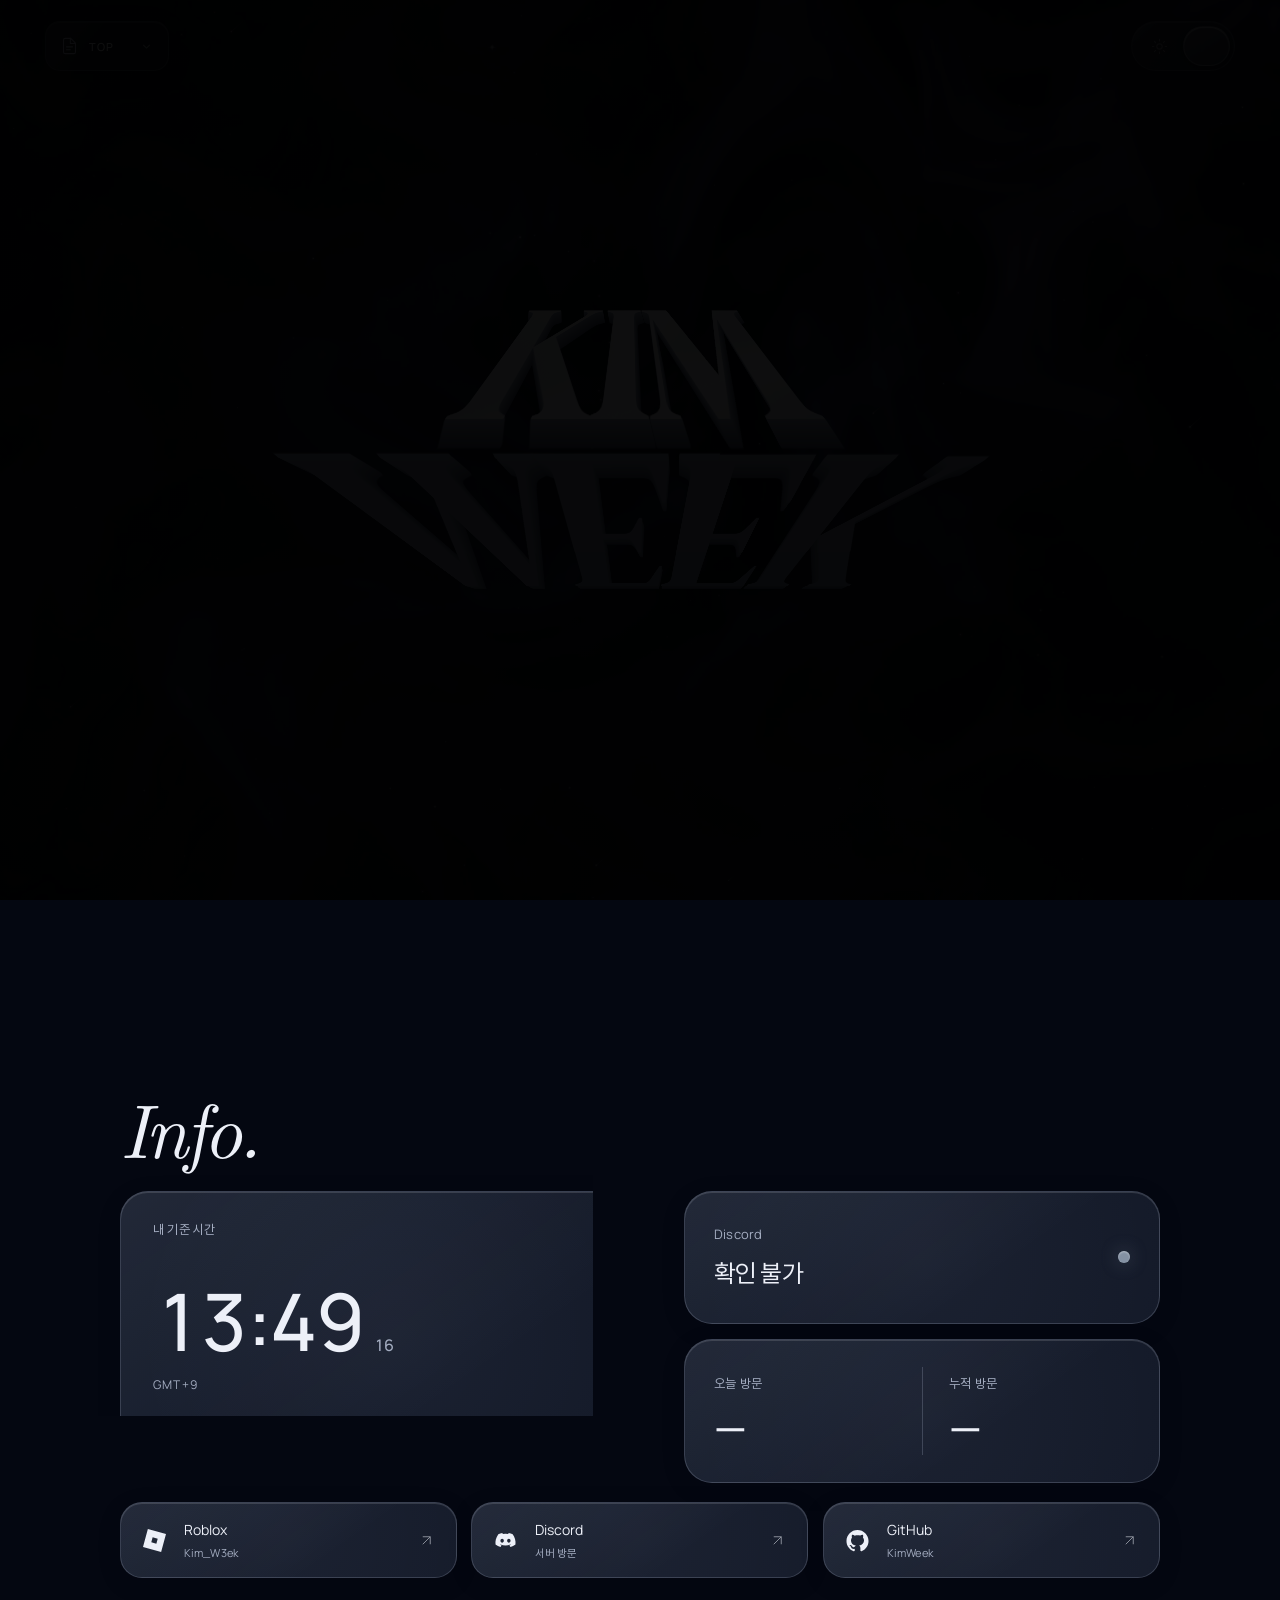
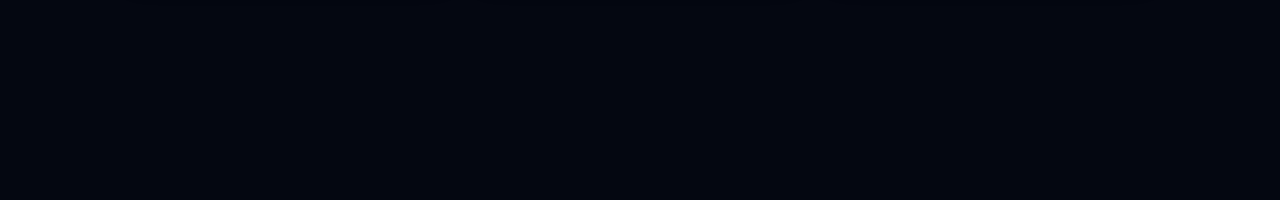
==== commit b7cbd987: "Organize current site, original version and intermediate backups Keep current/ as the active site, p" ====
--- a/index.html
+++ b/index.html
@@ -6,7 +6,7 @@
   <meta name="theme-color" content="#030917">
   <meta name="description" content="KIM WEEK — Portfolio">
   <title>Kim Week - TOP</title>
-  <meta name="kimweek-release" content="release-aff8421a0c6e">
+  <meta name="kimweek-release" content="release-d693f8203a38">
   <script>
     try {
       history.scrollRestoration = "manual";
@@ -25,22 +25,22 @@
       dispatchEvent(new Event("portfolio-intro-abort"));
     }, 10000);
   </script>
-  <link rel="icon" type="image/svg+xml" href="/assets/release-aff8421a0c6e/favicon.svg">
-  <link rel="stylesheet" href="/assets/release-aff8421a0c6e/lenis.css">
-  <link rel="preload" href="/assets/release-aff8421a0c6e/editorial-serif.otf" as="font" type="font/otf" crossorigin>
-  <link rel="preload" href="/assets/release-aff8421a0c6e/manrope.woff" as="font" type="font/woff" crossorigin>
-  <link rel="preload" href="/assets/release-aff8421a0c6e/dm-serif-display.woff" as="font" type="font/woff" crossorigin>
+  <link rel="icon" type="image/svg+xml" href="/current/assets/release-d693f8203a38/favicon.svg">
+  <link rel="stylesheet" href="/current/assets/release-d693f8203a38/lenis.css">
+  <link rel="preload" href="/current/assets/release-d693f8203a38/editorial-serif.otf" as="font" type="font/otf" crossorigin>
+  <link rel="preload" href="/current/assets/release-d693f8203a38/manrope.woff" as="font" type="font/woff" crossorigin>
+  <link rel="preload" href="/current/assets/release-d693f8203a38/dm-serif-display.woff" as="font" type="font/woff" crossorigin>
   <style>
     @font-face {
       font-family: Editorial Serif;
-      src: url("/assets/release-aff8421a0c6e/editorial-serif.otf") format("opentype");
+      src: url("/current/assets/release-d693f8203a38/editorial-serif.otf") format("opentype");
       font-weight: 400;
       font-style: italic;
       font-display: swap;
     }
     @font-face {
       font-family: Editorial Sans;
-      src: url("/assets/release-aff8421a0c6e/editorial-sans.otf") format("opentype");
+      src: url("/current/assets/release-d693f8203a38/editorial-sans.otf") format("opentype");
       font-weight: 400;
       font-style: normal;
       font-display: swap;
@@ -450,11 +450,11 @@
       .star-trail { display: none; }
     }
   </style>
-  <link rel="stylesheet" href="/assets/release-aff8421a0c6e/info.css">
-  <link rel="stylesheet" href="/assets/release-aff8421a0c6e/material.css">
-  <link rel="stylesheet" href="/assets/release-aff8421a0c6e/cosmos.css">
-  <link rel="stylesheet" href="/assets/release-aff8421a0c6e/intro.css">
-  <link rel="stylesheet" href="/assets/release-aff8421a0c6e/poster.css">
+  <link rel="stylesheet" href="/current/assets/release-d693f8203a38/info.css">
+  <link rel="stylesheet" href="/current/assets/release-d693f8203a38/material.css">
+  <link rel="stylesheet" href="/current/assets/release-d693f8203a38/cosmos.css">
+  <link rel="stylesheet" href="/current/assets/release-d693f8203a38/intro.css">
+  <link rel="stylesheet" href="/current/assets/release-d693f8203a38/poster.css">
 </head>
 <body>
   <div class="entry-loader" id="entry-loader" data-phase="loading">
@@ -616,15 +616,15 @@
       try { localStorage.setItem("kw-portfolio-theme", light ? "light" : "dark"); } catch {}
     });
   </script>
-  <script type="module" src="/assets/release-aff8421a0c6e/space.js"></script>
-  <script type="module" src="/assets/release-aff8421a0c6e/stars.js"></script>
-  <script type="module" src="/assets/release-aff8421a0c6e/liquid.js"></script>
-  <script type="module" src="/assets/release-aff8421a0c6e/info.js"></script>
-  <script type="module" src="/assets/release-aff8421a0c6e/interaction.js"></script>
-  <script type="module" src="/assets/release-aff8421a0c6e/typography.js"></script>
-  <script type="module" src="/assets/release-aff8421a0c6e/title-motion.js"></script>
-  <script type="module" src="/assets/release-aff8421a0c6e/scene.js"></script>
-  <script type="module" src="/assets/release-aff8421a0c6e/intro.js"></script>
+  <script type="module" src="/current/assets/release-d693f8203a38/space.js"></script>
+  <script type="module" src="/current/assets/release-d693f8203a38/stars.js"></script>
+  <script type="module" src="/current/assets/release-d693f8203a38/liquid.js"></script>
+  <script type="module" src="/current/assets/release-d693f8203a38/info.js"></script>
+  <script type="module" src="/current/assets/release-d693f8203a38/interaction.js"></script>
+  <script type="module" src="/current/assets/release-d693f8203a38/typography.js"></script>
+  <script type="module" src="/current/assets/release-d693f8203a38/title-motion.js"></script>
+  <script type="module" src="/current/assets/release-d693f8203a38/scene.js"></script>
+  <script type="module" src="/current/assets/release-d693f8203a38/intro.js"></script>
   <script data-goatcounter="https://kimweek.goatcounter.com/count" async src="https://gc.zgo.at/count.js"></script>
 </body>
 </html>
--- a/current/assets/release-d693f8203a38/lenis.css
+++ b/current/assets/release-d693f8203a38/lenis.css
@@ -0,0 +1,26 @@
+html.lenis,
+html.lenis body {
+  height: auto;
+}
+
+.lenis:not(.lenis-autoToggle).lenis-stopped {
+  overflow: clip;
+}
+
+.lenis [data-lenis-prevent],
+.lenis [data-lenis-prevent-wheel],
+.lenis [data-lenis-prevent-touch],
+.lenis [data-lenis-prevent-vertical],
+.lenis [data-lenis-prevent-horizontal] {
+  overscroll-behavior: contain;
+}
+
+.lenis.lenis-smooth iframe {
+  pointer-events: none;
+}
+
+.lenis.lenis-autoToggle {
+  transition-property: overflow;
+  transition-duration: 1ms;
+  transition-behavior: allow-discrete;
+}
--- a/current/assets/release-d693f8203a38/info.css
+++ b/current/assets/release-d693f8203a38/info.css
@@ -0,0 +1,109 @@
+.topbar { padding-top: max(21px, env(safe-area-inset-top)); }
+.brand-icon { transition: transform .4s ease; }
+.page[data-view="info"] .brand-icon { transform: rotate(90deg); }
+.page[data-view="info"] .type-face { animation-play-state: paused; }
+.scroll-cue {
+  position: absolute;
+  bottom: max(24px, env(safe-area-inset-bottom));
+  left: 50%;
+  display: grid;
+  place-items: center;
+  width: 44px;
+  height: 44px;
+  padding: 0;
+  border: 0;
+  background: transparent;
+  color: var(--accent);
+  transform: translateX(-50%);
+  cursor: pointer;
+  opacity: .65;
+}
+.scroll-cue svg { width: 20px; height: 20px; }
+.info-scene {
+  position: relative;
+  width: 100%;
+  min-height: 100svh;
+  min-height: 100dvh;
+  overflow: visible;
+  padding: max(108px, calc(env(safe-area-inset-top) + 88px)) var(--gutter) max(36px, env(safe-area-inset-bottom));
+  color: var(--ink);
+  font-family: Arial, "Apple SD Gothic Neo", "Malgun Gothic", sans-serif;
+  -webkit-overflow-scrolling: touch;
+}
+.info-content { width: min(100%, 1020px); margin: 0 auto; }
+.info-heading {
+  margin: 0 0 24px;
+  font-family: "Editorial Serif", Georgia, serif;
+  font-size: clamp(48px, 5.5vw, 76px);
+  font-weight: 400;
+  font-style: italic;
+  line-height: 1;
+  letter-spacing: -.06em;
+}
+.info-board { display: grid; grid-template-columns: 1.15fr 1fr; gap: 14px; }
+.info-panel {
+  position: relative;
+  min-width: 0;
+  border: 1px solid rgba(198, 221, 255, .16);
+  border-radius: 26px;
+  background: linear-gradient(135deg, rgba(180, 211, 255, .065), rgba(79, 126, 184, .025)), rgba(4, 13, 28, .30);
+  -webkit-backdrop-filter: blur(14px) saturate(125%);
+  backdrop-filter: blur(14px) saturate(125%);
+  box-shadow: inset 0 1px 0 rgba(235, 246, 255, .07), 0 12px 40px rgba(0, 4, 14, .08);
+}
+.info-label { display: block; font-size: 11px; font-weight: 400; letter-spacing: .03em; opacity: .57; }
+.time-panel { grid-row: span 2; padding: 28px 32px; display: flex; flex-direction: column; justify-content: space-between; min-height: 260px; }
+.clock-button { display: block; width: fit-content; max-width: 100%; padding: 12px 0 0; border: 0; background: transparent; color: inherit; text-align: left; cursor: pointer; font-family: inherit; }
+.clock-main { display: flex; align-items: baseline; gap: 10px; white-space: nowrap; }
+.clock-value { font-family: "Editorial Sans", Arial, sans-serif; font-size: clamp(54px, 7vw, 90px); line-height: 1; font-weight: 400; font-variant-numeric: tabular-nums; letter-spacing: -.065em; }
+.clock-period { margin-right: 8px; font-size: 13px; letter-spacing: 0; opacity: .55; }
+.clock-seconds { font-size: 16px; font-variant-numeric: tabular-nums; opacity: .4; }
+.clock-meta { display: block; margin-top: 14px; font-size: 10px; letter-spacing: .12em; opacity: .5; }
+.clock-date { margin-top: 28px; font-size: 12px; opacity: .6; }
+.presence-panel { padding: 25px 28px; display: flex; align-items: center; justify-content: space-between; gap: 12px; }
+.presence-word { margin-top: 9px; font-size: 23px; font-weight: 400; letter-spacing: -.045em; }
+.status-orb { --status-color: #8491a3; flex: 0 0 auto; width: 11px; height: 11px; border-radius: 50%; background: var(--status-color); box-shadow: 0 0 18px color-mix(in srgb, var(--status-color) 40%, transparent), inset 0 1px 2px rgba(255, 255, 255, .4); }
+.status-orb[data-status="online"] { --status-color: #53d595; }
+.status-orb[data-status="idle"] { --status-color: #e6b467; }
+.status-orb[data-status="dnd"] { --status-color: #ed737c; }
+.visits-panel { display: grid; grid-template-columns: minmax(0,1fr) minmax(0,1fr); align-items: center; padding: 25px 28px; gap: 0; }
+.visits-panel.glass-panel::before { content: ''; position: absolute; left: 50%; top: 27px; bottom: 27px; width: 1px; background: var(--glass-border); pointer-events: none; }
+.visit-item { min-width: 0; padding-inline: 0 18px; }
+.visit-item + .visit-item { padding-inline: 27px 0; }
+.visit-value { display: block; margin-top: 12px; font-family: "Editorial Sans", Arial, sans-serif; font-size: clamp(28px, 3.2vw, 40px); font-weight: 400; font-variant-numeric: tabular-nums; letter-spacing: -.045em; }
+.info-links { grid-column: 1 / -1; display: flex; flex-wrap: wrap; gap: 10px; padding-top: 5px; }
+.info-link { display: flex; align-items: center; justify-content: space-between; gap: 26px; min-height: 53px; padding: 0 20px; color: var(--ink); text-decoration: none; font-size: 12px; flex: 1; }
+.info-link svg, .copy-id svg { flex: 0 0 auto; width: 15px; height: 15px; opacity: .6; }
+.info-contacts { display: flex; flex-wrap: wrap; align-items: center; justify-content: space-between; gap: 16px 28px; margin-top: 26px; padding: 0 4px; }
+.copy-id { display: flex; align-items: center; gap: 14px; padding: 9px 0; border: 0; background: none; color: var(--ink); font: inherit; font-size: 13px; cursor: pointer; }
+.copy-id .contact-kind { margin-right: 3px; font-size: 10px; opacity: .45; }
+.contact-email { color: var(--ink); font-size: 13px; text-decoration: none; opacity: .75; overflow-wrap: anywhere; }
+.copy-notice { position: fixed; z-index: 10; bottom: max(28px, env(safe-area-inset-bottom)); left: 50%; padding: 11px 18px; border: 1px solid var(--glass-border); border-radius: 999px; background: var(--bg); color: var(--ink); font: 12px Arial, sans-serif; opacity: 0; transform: translate(-50%, 8px); pointer-events: none; transition: opacity .2s, transform .2s; }
+.copy-notice.is-visible { opacity: 1; transform: translate(-50%, 0); }
+body[data-theme="light"] .info-panel { border-color: rgba(255, 255, 255, .56); background: linear-gradient(135deg, rgba(255, 255, 255, .34), rgba(255, 255, 255, .1)), rgba(218, 233, 248, .44); box-shadow: inset 0 1px 0 rgba(255, 255, 255, .4), 0 12px 40px rgba(32, 65, 99, .03); }
+@media (min-height: 860px) and (min-width: 701px) { .info-scene { display: flex; align-items: center; } .info-content { padding-bottom: 20px; } }
+@media (max-width: 700px) {
+  .info-scene { padding-top: max(94px, calc(env(safe-area-inset-top) + 78px)); }
+  .info-heading { margin-bottom: 20px; }
+  .info-board { gap: 11px; }
+  .time-panel { grid-column: 1 / -1; grid-row: auto; min-height: 208px; padding: 24px; }
+  .clock-value { font-size: clamp(52px, 16vw, 78px); }
+  .clock-date { margin-top: 22px; }
+  .presence-panel { grid-column: 1 / -1; padding: 20px 24px; }
+  .presence-word { font-size: 21px; }
+  .visits-panel { grid-column: 1 / -1; padding: 23px 24px; }
+  .visit-value { font-size: 34px; }
+  .info-link { min-width: 130px; padding-inline: 17px; gap: 16px; }
+  .info-contacts { margin-top: 20px; }
+}
+@media (max-height: 600px) and (min-width: 701px) {
+  .info-scene { padding-top: 88px; padding-bottom: 24px; }
+  .info-heading { font-size: 46px; margin-bottom: 18px; }
+  .time-panel { min-height: 208px; padding: 22px 26px; }
+  .presence-panel, .visits-panel { padding: 18px 24px; }
+  .clock-value { font-size: 64px; }
+  .info-contacts { margin-top: 14px; }
+}
+@media (max-width: 450px) { .info-links { flex-direction: column; } .info-link { flex: auto; } }
+@media (max-width: 350px) { .info-heading { font-size: 45px; } .clock-value { font-size: 49px; } }
+@media (prefers-reduced-motion: reduce) { .scene-track { transition: none; } .page.is-transitioning .sky { animation: none; } }
--- a/current/assets/release-d693f8203a38/material.css
+++ b/current/assets/release-d693f8203a38/material.css
@@ -0,0 +1,107 @@
+@font-face { font-family: Manrope; src: url('./manrope.woff') format('woff'); font-weight: 200 800; font-display: swap; }
+@font-face { font-family: Pretendard; src: url('./pretendard-ko.woff2') format('woff2'); font-weight: 400; font-display: swap; }
+:root { --muted: #a8b8ce; --surface: #101e32; }
+body { font-family: Manrope, Pretendard, 'Apple SD Gothic Neo', sans-serif; }
+body[data-theme='light'] {
+  --bg: #f5f4f0; --ink: #202a37; --accent: #64778e; --muted: #596779; --surface: #fcfbf8;
+  --nebula: rgba(134,151,172,.12); --nebula-edge: rgba(179,174,158,.13);
+  --glass-border: rgba(48,64,83,.17); --type-top: #263748; --type-middle: #516779; --type-bottom: #293e52;
+  --type-blue-top: #506b83; --type-blue-bottom: #29465f; --solid-front: #7e94a6; --solid-back: #364a5d;
+}
+.universe { position: fixed; inset: 0; z-index: -1; overflow: hidden; pointer-events: none; background: var(--bg); }
+.atmosphere { top: -40vh; bottom: auto; height: 400vh; animation: none; transform: translateY(calc(var(--scroll-y,0px) * -.4)); }
+.atmosphere::after { filter: none; }
+.sky canvas { display: block; width: 100%; height: 100%; }
+.topbar { position: fixed; }
+.glass,.glass-panel {
+  isolation: isolate; overflow: hidden; transform: none;
+  border-color: rgba(191,217,249,.22);
+  background: linear-gradient(145deg,rgba(214,233,255,.07),transparent 65%),var(--surface);
+  -webkit-backdrop-filter: none; backdrop-filter: none;
+  box-shadow: inset 0 1px 0 rgba(255,255,255,.13),0 6px 24px rgba(0,4,14,.12);
+}
+.topbar .glass { background: linear-gradient(135deg,rgba(213,234,255,.1),rgba(16,30,50,.82)); -webkit-backdrop-filter: blur(7px); backdrop-filter: blur(7px); }
+.glass::before,.glass-panel::before { content: none; }
+.glass::after,.glass-panel::after { content: ''; position: absolute; inset: 0; border-radius: inherit; pointer-events: none; background: linear-gradient(130deg,rgba(255,255,255,.07),transparent 40%); opacity: 1; z-index: -1; }
+.section-nav { position: relative; pointer-events: auto; }
+.brand { min-width: 124px; justify-content: flex-start; padding-inline: 15px; gap: 11px; border-radius: 15px; }
+.document-icon { flex: 0 0 auto; width: 17px; height: 20px; color: var(--accent); }
+.chapter-label { min-width: 34px; max-width: 120px; overflow: hidden; text-overflow: ellipsis; white-space: nowrap; text-align: left; font: 500 11px/1 Manrope,sans-serif; letter-spacing: .09em; }
+.index-chevron { width: 13px; height: 13px; margin-left: auto; opacity: .65; transition: transform .2s; }
+.brand[aria-expanded='true'] .index-chevron { transform: rotate(180deg); }
+.toc-sheet { position: absolute; top: calc(100% + 11px); left: 0; width: min(250px,calc(100vw - var(--gutter) * 2)); max-height: calc(100dvh - 108px); overflow-y: auto; padding: 17px 9px 9px; border: 1px solid var(--glass-border); border-radius: 17px; background: var(--surface); color: var(--ink); box-shadow: inset 0 1px 0 #ffffff12,0 12px 35px #0004; transform-origin: 24px 0; }
+.toc-sheet[hidden] { display: none; }
+.toc-caption { margin: 0 12px 13px; padding-bottom: 12px; border-bottom: 1px solid var(--glass-border); color: var(--muted); font-size: 12px; letter-spacing: .025em; }
+.toc-list { list-style: none; margin: 0; padding: 0; counter-reset: chapter; }
+.toc-list > li { counter-increment: chapter; }
+.toc-link { display: flex; align-items: center; gap: 15px; min-height: 47px; padding: 0 12px; border-radius: 9px; text-decoration: none; color: var(--muted); font: 500 12px/1 Manrope,sans-serif; letter-spacing: .07em; transition: background .15s,color .15s; }
+.toc-number { width: 18px; font-size: 10px; font-variant-numeric: tabular-nums; opacity: .65; }
+.toc-number::before { content: counter(chapter,decimal-leading-zero); }
+.toc-marker { width: 4px; height: 4px; border-radius: 50%; margin-left: auto; background: currentColor; opacity: 0; }
+.toc-link[aria-current='location'] { color: var(--ink); background: color-mix(in srgb,var(--accent) 12%,transparent); }
+.toc-link[aria-current='location'] .toc-marker { opacity: .85; }
+.toc-link:hover,.toc-link:focus-visible { color: var(--ink); background: color-mix(in srgb,var(--accent) 18%,transparent); }
+body[data-theme='light'] .toc-sheet { box-shadow: inset 0 1px 0 #fff,0 12px 35px #202a371a; }
+.theme-knob { width: calc((100% - 8px) / 2); transform: translate3d(var(--knob-x,47px),0,0) scale(var(--knob-sx,1),var(--knob-sy,1)); background: linear-gradient(145deg,rgba(240,250,255,.27),rgba(176,213,251,.09)); box-shadow: inset 0 1px 1px rgba(255,255,255,.55),0 2px 7px rgba(0,5,15,.18); }
+.name-first { font-family: Manrope,sans-serif; font-weight: 400; }
+.type-face { animation: none !important; }
+.type-slice { -webkit-text-stroke-width: .75px; }
+.info-scene { font-family: Manrope,Pretendard,'Apple SD Gothic Neo',sans-serif; }
+.info-content { width: min(100%,1040px); }
+.info-heading { font-size: clamp(56px,6vw,84px); margin-bottom: 26px; text-shadow: none; }
+.info-board { gap: 16px; }
+.info-panel { border-radius: 28px; }
+.time-panel { display: grid; grid-template-rows: auto 1fr auto; gap: 0; min-height: 292px; padding: 28px 32px; }
+.time-heading { position: relative; display: flex; align-items: center; }
+.info-label { font-size: 13px; color: var(--muted); letter-spacing: .015em; opacity: 1; }
+.clock-button { position: relative; align-self: center; width: 100%; margin: 25px 0; padding: 0; }
+.clock-main { --clock-size: clamp(54px,6.2vw,84px); gap: 0; align-items: baseline; }
+.clock-value { display: inline-flex; font: 500 var(--clock-size)/1 Manrope,sans-serif; letter-spacing: -.035em; }
+.clock-seconds { display: inline-flex; margin-left: 12px; font: 500 16px/1 Manrope,sans-serif; color: var(--muted); opacity: 1; transform: none; }
+.clock-period { display: inline-block; flex: 0 0 auto; width: 0; margin: 0; overflow: hidden; color: var(--muted); font-size: 12px; white-space: nowrap; opacity: 0; transform: translateX(-8px); transition: width 500ms cubic-bezier(.22,1,.36,1),margin-right 500ms,opacity 300ms,transform 500ms; }
+.page[data-clock='12'] .clock-period { width: 2em; margin-right: 10px; opacity: 1; transform: none; }
+.clock-meta { margin-top: 16px; font-size: 12px; letter-spacing: .1em; opacity: 1; color: var(--muted); }
+.clock-date { position: relative; margin: 0; font-size: 13px; opacity: 1; color: var(--muted); }
+.digit-slot { display: inline-block; width: .59em; height: 1em; overflow: hidden; vertical-align: top; }
+.digit-strip { display: flex; flex-direction: column; transition: transform 650ms cubic-bezier(.2,.85,.2,1); }
+.digit-strip > span { display: block; flex: 0 0 1em; height: 1em; line-height: 1em; text-align: center; }
+.reel-separator { display: inline-block; min-width: .23em; line-height: 1em; text-align: center; }
+.clock-orbit { display: none; }
+.presence-panel { padding: 26px 29px; }
+.presence-word { font-size: 25px; margin-top: 12px; letter-spacing: -.035em; }
+.status-orb { width: 12px; height: 12px; }
+.visits-panel { padding: 27px 29px; }
+.visit-value { display: flex; font: 500 clamp(30px,3.5vw,42px)/1 Manrope,sans-serif; margin-top: 14px; letter-spacing: -.035em; }
+.info-links { gap: 14px; padding-top: 3px; }
+.info-link { min-height: 76px; border-radius: 22px; padding: 14px 22px; gap: 18px; font-size: 14px; transition: border-color .2s,transform .2s; }
+.info-link:hover,.info-link:focus-visible { border-color: var(--accent); transform: translateY(-3px); }
+.info-link .link-mark { width: 23px; height: 23px; flex: 0 0 23px; opacity: .9; }
+.roblox-mark { display: block; border: 7px solid currentColor; transform: rotate(18deg); }
+.link-copy { display: flex; flex-direction: column; gap: 6px; flex: 1; }
+.link-copy small { font-size: 11px; color: var(--muted); letter-spacing: .01em; }
+.link-arrow { transition: transform .3s; }
+.info-link:hover .link-arrow { transform: translate(3px,-3px); }
+.info-contacts { margin-top: 24px; padding-top: 19px; border-top: 1px solid var(--glass-border); }
+.copy-id,.contact-email { min-height: 42px; font-size: 14px; }
+.contact-email { display: flex; align-items: center; gap: 15px; opacity: 1; }
+.contact-kind,.copy-id .contact-kind { font-size: 11px; color: var(--muted); opacity: 1; }
+.contact-email svg { width: 14px; height: 14px; }
+.copy-notice { background: var(--surface); font-family: inherit; box-shadow: 0 6px 25px #0002; }
+body[data-theme='light'] .glass,body[data-theme='light'] .glass-panel { background: linear-gradient(145deg,#ffffff70,transparent),var(--surface); border-color: var(--glass-border); box-shadow: inset 0 1px 0 #fff,0 6px 24px #28364908; }
+body[data-theme='light'] .topbar .glass { background: linear-gradient(135deg,#ffffffb3,#efeee8bf); }
+body[data-theme='light'] .theme-knob { background: linear-gradient(145deg,#fff,#dddfe1b3); box-shadow: inset 0 1px 1px #fff,0 2px 7px #1b253427; }
+@media(max-width:700px) {
+  .brand { min-width: 118px; padding-inline: 13px; gap: 10px; }
+  .info-heading { font-size: 64px; margin-bottom: 23px; }
+  .info-board { gap: 13px; }
+  .time-panel { padding: 24px; min-height: 253px; }
+  .clock-main { --clock-size: clamp(47px,14vw,76px); }
+  .presence-panel,.visits-panel { padding: 24px; }
+  .visit-value { font-size: 36px; }
+  .info-link { min-height: 70px; padding-inline: 21px; }
+  .info-contacts { gap: 2px 20px; margin-top: 21px; padding-top: 14px; }
+}
+@media(max-width:350px) { .time-panel,.presence-panel,.visits-panel { padding-inline: 19px; } .contact-email { gap: 9px; font-size: 12px; } .clock-main { --clock-size: 44px; } .clock-period { font-size: 10px; } .clock-seconds { margin-left: 7px; font-size: 12px; } }
+@media(max-height:650px) and (min-width:701px) { .info-heading { font-size: 54px; margin-bottom: 20px; } .time-panel { min-height: 250px; padding: 23px 28px; } .clock-main { --clock-size: 68px; } .info-scene { padding-top: 95px; } }
+@media(prefers-reduced-motion:reduce) { .digit-strip,.morph-char,.brand-icon,.clock-period { transition: none !important; } .info-link:hover { transform: none; } }
+@media(prefers-contrast:more) { .glass,.glass-panel { border-color: var(--ink); background: var(--bg); } }
--- a/current/assets/release-d693f8203a38/cosmos.css
+++ b/current/assets/release-d693f8203a38/cosmos.css
@@ -0,0 +1,13 @@
+.info-content{transform:perspective(1500px) translate3d(var(--info-x,0px),var(--info-y,0px),0) rotateX(calc(var(--info-tilt-y,0)*-6deg)) rotateY(calc(var(--info-tilt-x,0)*8deg));transform-origin:center}
+.info-panel,.info-link{--card-x:0;--card-y:0;--spot-x:50%;--spot-y:50%;transform:perspective(1000px) rotateX(calc(var(--card-y)*-4deg)) rotateY(calc(var(--card-x)*4deg));transform-origin:center;backface-visibility:hidden}
+.info-link:hover,.info-link:focus-visible{transform:perspective(1000px) rotateX(calc(var(--card-y)*-4deg)) rotateY(calc(var(--card-x)*4deg)) translateY(-2px)}
+.info-panel::after,.info-link::after{background:radial-gradient(420px circle at var(--spot-x) var(--spot-y),#acd4ff16,transparent 62%);opacity:.45;transition:opacity .25s;z-index:0}
+.info-panel.is-pointed::after,.info-link.is-pointed::after{opacity:1}
+.info-panel.is-pointed,.info-link.is-pointed{border-color:#afcffb55}
+.info-panel>*{position:relative;z-index:1}
+.info-link>*{position:relative;z-index:1}
+.info-link .link-mark{opacity:1}
+.roblox-mark{border:0;transform:none}
+body[data-theme='light'] .info-panel::after,body[data-theme='light'] .info-link::after{background:radial-gradient(420px circle at var(--spot-x) var(--spot-y),#7799c51d,transparent 62%)}
+body[data-theme='light'] .info-panel.is-pointed,body[data-theme='light'] .info-link.is-pointed{border-color:#637d9f77}
+@media(prefers-reduced-motion:reduce),(pointer:coarse){.info-content,.info-panel,.info-link,.info-link:hover,.info-link:focus-visible{transform:none}.info-panel::after,.info-link::after{transition:none}}
--- a/current/assets/release-d693f8203a38/intro.css
+++ b/current/assets/release-d693f8203a38/intro.css
@@ -0,0 +1,43 @@
+.entry-loader{display:none;--flat-paper:#030917;--flat-ink:#e7f0ff;--wire-ink:#a8c7ef;--intro-rule:#b6d2f52e;--intro-grid:#91b2e00b;--flat-ease:cubic-bezier(.76,0,.24,1);--intro-width:min(1040px,78vw);position:fixed;inset:0;z-index:100;isolation:isolate;font-family:Manrope,Pretendard,sans-serif;color:var(--flat-ink)}
+html.is-loading .entry-loader{display:block}
+html.is-loading,html.is-loading body{overflow:hidden;overscroll-behavior:none}
+html.is-loading body{touch-action:none}
+html.is-loading .page{pointer-events:none}
+.intro-dimmer{position:absolute;inset:0;z-index:0;background:#000;opacity:.94;transition:opacity 1200ms cubic-bezier(.4,0,.3,1) 100ms}
+.flat-panel{position:absolute;inset:0;z-index:1;will-change:transform;transition:transform 1200ms var(--flat-ease)}
+.flat-panel-left{clip-path:inset(0 50% 0 0)}.flat-panel-right{clip-path:inset(0 0 0 50%)}
+.flat-visual{position:absolute;inset:0;overflow:hidden;background:var(--flat-paper)}
+.flat-grid{position:absolute;inset:0;display:block;width:100%;height:100%;pointer-events:none;mask-image:radial-gradient(ellipse at center,#000 20%,transparent 85%)}
+.flat-composition{position:absolute;left:50%;top:45%;width:var(--intro-width);display:grid;grid-template-columns:1fr 1.12fr;align-items:center;gap:clamp(36px,5vw,84px);transform:translate(-50%,-50%)}
+.flat-heading{display:flex;min-width:0;flex-direction:column;align-items:flex-start;gap:.035em;margin:0;font-size:clamp(86px,9.5vw,154px);font-weight:350;letter-spacing:-.08em;line-height:.94}
+.flat-heading>span{display:block;animation:flat-type-arrive 700ms cubic-bezier(.16,1,.3,1) both}
+.flat-heading>span:last-child{padding-right:.13em;font-family:'Editorial Serif',Georgia,serif;font-weight:400;font-style:italic;letter-spacing:-.055em;animation-delay:80ms}
+.flat-wireframe{display:block;min-width:0;width:100%;height:auto;aspect-ratio:1;animation:flat-wire-arrive 900ms cubic-bezier(.16,1,.3,1) both}
+.flat-progress{position:absolute;left:50%;bottom:max(12vh,84px);width:var(--intro-width);transform:translateX(-50%)}
+.flat-readout{display:flex;align-items:baseline;justify-content:space-between;gap:24px;margin-bottom:19px;font-variant-numeric:tabular-nums}
+.flat-state{font-size:11px;letter-spacing:.025em;color:var(--wire-ink)}
+.flat-count{display:flex;align-items:baseline;gap:5px;font-size:32px;font-weight:400;letter-spacing:-.045em;line-height:1}
+.flat-count [data-intro-value]{min-width:1.9em;text-align:right}
+.flat-percent{font-size:11px;font-weight:500;letter-spacing:0;color:var(--wire-ink)}
+.flat-meter{height:1px;background:var(--intro-rule);overflow:hidden}
+.flat-meter-fill{width:0;height:100%;background:var(--flat-ink)}
+.intro-skip{position:absolute;z-index:3;right:max(28px,env(safe-area-inset-right));bottom:max(14px,env(safe-area-inset-bottom));display:flex;align-items:center;gap:10px;min-height:44px;padding:10px 0 10px 12px;background:none;border:0;color:var(--wire-ink);font:11px Manrope,Pretendard,sans-serif;cursor:pointer;transition:opacity 240ms}
+.intro-skip svg{width:15px;height:15px}.intro-skip:focus-visible{outline:1px solid currentColor;outline-offset:5px}
+.intro-accessible{position:absolute;width:1px;height:1px;padding:0;border:0;overflow:hidden;clip-path:inset(50%);white-space:nowrap}
+.entry-loader[data-phase='opening'] .flat-panel-left{transform:translate3d(-102%,0,0)}
+.entry-loader[data-phase='opening'] .flat-panel-right{transform:translate3d(102%,0,0)}
+.entry-loader[data-phase='opening'] .intro-dimmer,.entry-loader[data-phase='opening'] .intro-skip{opacity:0;pointer-events:none}
+body[data-theme='light'] .entry-loader{--flat-paper:#f5f4f0;--flat-ink:#202a37;--wire-ink:#526d8a;--intro-rule:#263e6025;--intro-grid:#263e6009}
+@keyframes flat-type-arrive{from{transform:translate3d(0,14px,0);opacity:0}to{transform:translate3d(0,0,0);opacity:1}}
+@keyframes flat-wire-arrive{from{transform:translate3d(0,8px,0) scale(.98);opacity:0}to{transform:translate3d(0,0,0) scale(1);opacity:1}}
+@media(min-width:2200px){.entry-loader{--intro-width:min(1280px,70vw)}.flat-heading{font-size:174px}}
+@media(max-width:640px) and (min-height:501px){.entry-loader{--intro-width:80vw}.flat-composition{top:43%;grid-template-columns:1fr;justify-items:center;gap:22px}.flat-wireframe{grid-row:1;width:min(65vw,290px)}.flat-heading{flex-direction:row;align-items:baseline;gap:.22em;font-size:clamp(39px,11.4vw,68px);letter-spacing:-.07em}.flat-heading>span:last-child{padding-right:.06em}.flat-progress{bottom:max(13vh,86px)}.flat-count{font-size:28px}.flat-readout{margin-bottom:17px}.intro-skip{right:24px}}
+@media(max-height:500px){.entry-loader{--intro-width:80vw}.flat-composition{top:42%;grid-template-columns:1fr 1fr;gap:6vw}.flat-heading{font-size:min(11vw,23vh)}.flat-wireframe{width:min(36vw,61vh);justify-self:end}.flat-progress{bottom:60px}.flat-readout{margin-bottom:12px}.flat-count{font-size:25px}.intro-skip{bottom:4px;right:24px}}
+@media(max-height:300px){.flat-composition{top:37%}.flat-heading{font-size:min(10vw,23vh)}.flat-wireframe{width:49vh}.flat-progress{bottom:43px}.flat-readout{margin-bottom:8px}.flat-state,.flat-percent,.intro-skip{font-size:10px}.flat-count{font-size:21px}.intro-skip{min-height:34px;bottom:0}}
+@media(prefers-reduced-motion:reduce){.entry-loader *{animation:none!important;transition:none!important}.flat-panel{will-change:auto}}
+.intro-surface{position:absolute;inset:0;z-index:2;display:block;width:100%;height:100%;pointer-events:none}
+.entry-loader.is-composited .flat-panel{visibility:hidden;clip-path:none;transform:none;transition:none;will-change:auto}
+.entry-loader.is-composited .flat-panel-left{inset:0;width:auto;overflow:visible}
+.entry-loader.is-composited .flat-panel-right{display:none}
+.entry-loader.is-composited .flat-visual{inset:0;width:100%;height:100%}
+.entry-loader.is-composited .flat-heading>span,.entry-loader.is-composited .flat-wireframe{animation:none}
--- a/current/assets/release-d693f8203a38/poster.css
+++ b/current/assets/release-d693f8203a38/poster.css
@@ -0,0 +1,63 @@
+@font-face{font-family:'DM Serif Display';src:url('./dm-serif-display.woff') format('woff');font-weight:400;font-style:normal;font-display:swap}
+:root{
+  --bg:#040711;--ink:#edf0f8;--accent:#b5bfd6;--muted:#a4adc1;--surface:#141a29;
+  --star:#d9deed;--star-bright:#f5f6ff;--star-cool:#c3cde7;--star-warm:#d7cbd7;
+  --nebula:rgba(57,72,133,.12);--nebula-edge:rgba(91,62,100,.07);
+  --glass-border:rgba(205,212,238,.20);--glass-highlight:rgba(237,240,255,.23);
+  --type-top:#f7f8ff;--type-middle:#d5dbe9;--type-bottom:#8e9db9;
+  --type-blue-top:#dbe1f4;--type-blue-bottom:#8395b7;--type-sheen:rgba(245,247,255,.72);
+  --solid-front:#acb9d3;--solid-back:#313c5a;
+}
+body[data-theme='light']{
+  --bg:#dde4ee;--ink:#1c2b45;--accent:#4f668c;--muted:#536682;--surface:#f6f8fd;
+  --star:#41577d;--star-bright:#1f355d;--star-cool:#536c96;--star-warm:#756884;--star-strength:1.75;
+  --nebula:rgba(75,101,148,.07);--nebula-edge:rgba(102,97,144,.04);
+  --glass-border:rgba(69,91,126,.22);--type-top:#213252;--type-middle:#50698d;--type-bottom:#253a60;
+  --type-blue-top:#667fa6;--type-blue-bottom:#304b75;--solid-front:#a0aec8;--solid-back:#415879;
+  --type-sheen:rgba(255,255,255,.5);
+}
+.name-first,.name-second,.flat-heading>span{font-family:'DM Serif Display',Georgia,serif;font-weight:400;font-style:normal;letter-spacing:-.035em}
+.name-first{padding:0;line-height:.88}
+.name-second{padding:0;line-height:.94}
+.flat-heading>span{margin-left:var(--intro-ink-offset,0px)}
+.flat-heading>span:first-child{--intro-ink-offset:-.022em}
+.flat-heading>span:last-child{--intro-ink-offset:-.004em;padding-right:0;font-family:'DM Serif Display',Georgia,serif;font-weight:400;font-style:normal;letter-spacing:-.035em}
+.sky-distant{z-index:-4}
+.name-first .type-face,.name-second .type-face{
+  background-image:linear-gradient(112deg,transparent 34%,var(--type-sheen) 49%,transparent 63%),linear-gradient(165deg,var(--type-top),var(--type-middle) 52%,var(--type-top) 64%,var(--type-bottom));
+  background-size:260% 100%,100% 100%;background-position:calc(50% + var(--title-x,0)*65%) 0,0 0;text-shadow:none;
+}
+.topbar .glass{background:linear-gradient(135deg,#d6dff714,#141a29d1)}
+.theme-knob{background:linear-gradient(145deg,#e3e9ff3d,#b0bddd17)}
+.glass,.glass-panel{border-color:var(--glass-border)}
+.info-panel::after,.info-link::after{background:radial-gradient(420px circle at var(--spot-x) var(--spot-y),#d0dbff16,transparent 62%)}
+.info-panel.is-pointed,.info-link.is-pointed{border-color:#c5cfee55}
+.entry-loader{--flat-paper:#040711;--flat-ink:#edf0f8;--wire-ink:#b0bddb;--intro-rule:#b0bddb33;--intro-gap:18px;--intro-bottom:max(12vh,84px);--skip-height:44px}
+.flat-progress{bottom:var(--intro-bottom)}
+.flat-readout{align-items:flex-end;margin-bottom:var(--intro-gap)}
+.flat-state{font-size:11px;line-height:1}
+.intro-skip{left:calc((100% - var(--intro-width))/2);right:auto;bottom:calc(var(--intro-bottom) - var(--intro-gap) - var(--skip-height));height:var(--skip-height);min-height:0;align-items:flex-start;justify-content:flex-start;padding:0;gap:11px;font-size:11px;line-height:1;color:var(--wire-ink)}
+.intro-skip>span{display:block;line-height:1}
+.intro-skip svg{width:14px;height:14px;transform:translateY(-1.5px)}
+body[data-theme='light'] .topbar .glass{background:linear-gradient(135deg,#ffffffc9,#dbe4f1c7)}
+body[data-theme='light'] .theme-knob{background:linear-gradient(145deg,#ffffff,#cad6e9b3)}
+body[data-theme='light'] .entry-loader{--flat-paper:#e3e9f2;--flat-ink:#1c2b45;--wire-ink:#526c97;--intro-rule:#526c9744}
+.presence-word{display:inline-block}
+.status-orb{transition:background-color 280ms ease,box-shadow 280ms ease}
+@media(prefers-reduced-motion:reduce){.status-orb{transition:none}}
+@media(max-width:700px){.entry-loader{--intro-bottom:max(13vh,86px)}}
+@media(max-width:640px) and (min-height:501px){.flat-heading{gap:.4em}.flat-state,.intro-skip{font-size:10px}}
+@media(max-height:500px){.entry-loader{--intro-bottom:64px;--intro-gap:14px}}
+@media(max-height:300px){.entry-loader{--intro-bottom:60px;--intro-gap:11px;--skip-height:34px}.flat-composition{top:32%}}
+.topbar,.info-scene{padding-left:max(var(--gutter),env(safe-area-inset-left));padding-right:max(var(--gutter),env(safe-area-inset-right))}
+@media(max-width:700px){.copy-id,.contact-email{min-height:44px}}
+@media(hover:none),(pointer:coarse){.name{transform:none}.hero{touch-action:pan-y pinch-zoom}}
+@media(hover:none),(pointer:coarse){.universe{inset:0 0 auto;height:100vh;height:100lvh}.hero{height:100vh;height:100svh}.info-scene{min-height:100vh;min-height:100svh}}
+@media(hover:none),(pointer:coarse){
+  .info-content,.info-panel,.info-link,.info-link:hover,.info-link:focus-visible{transform:none!important;transform-style:flat;backface-visibility:visible;will-change:auto}
+  .info-panel>*,.info-link>*{z-index:auto;backface-visibility:visible}
+  .info-panel::after,.info-link::after{display:none}
+  .topbar .glass{-webkit-backdrop-filter:none;backdrop-filter:none}
+  .link-arrow,.info-link:hover .link-arrow{transform:none;transition:none}
+}
+.entry-loader{height:100dvh}
